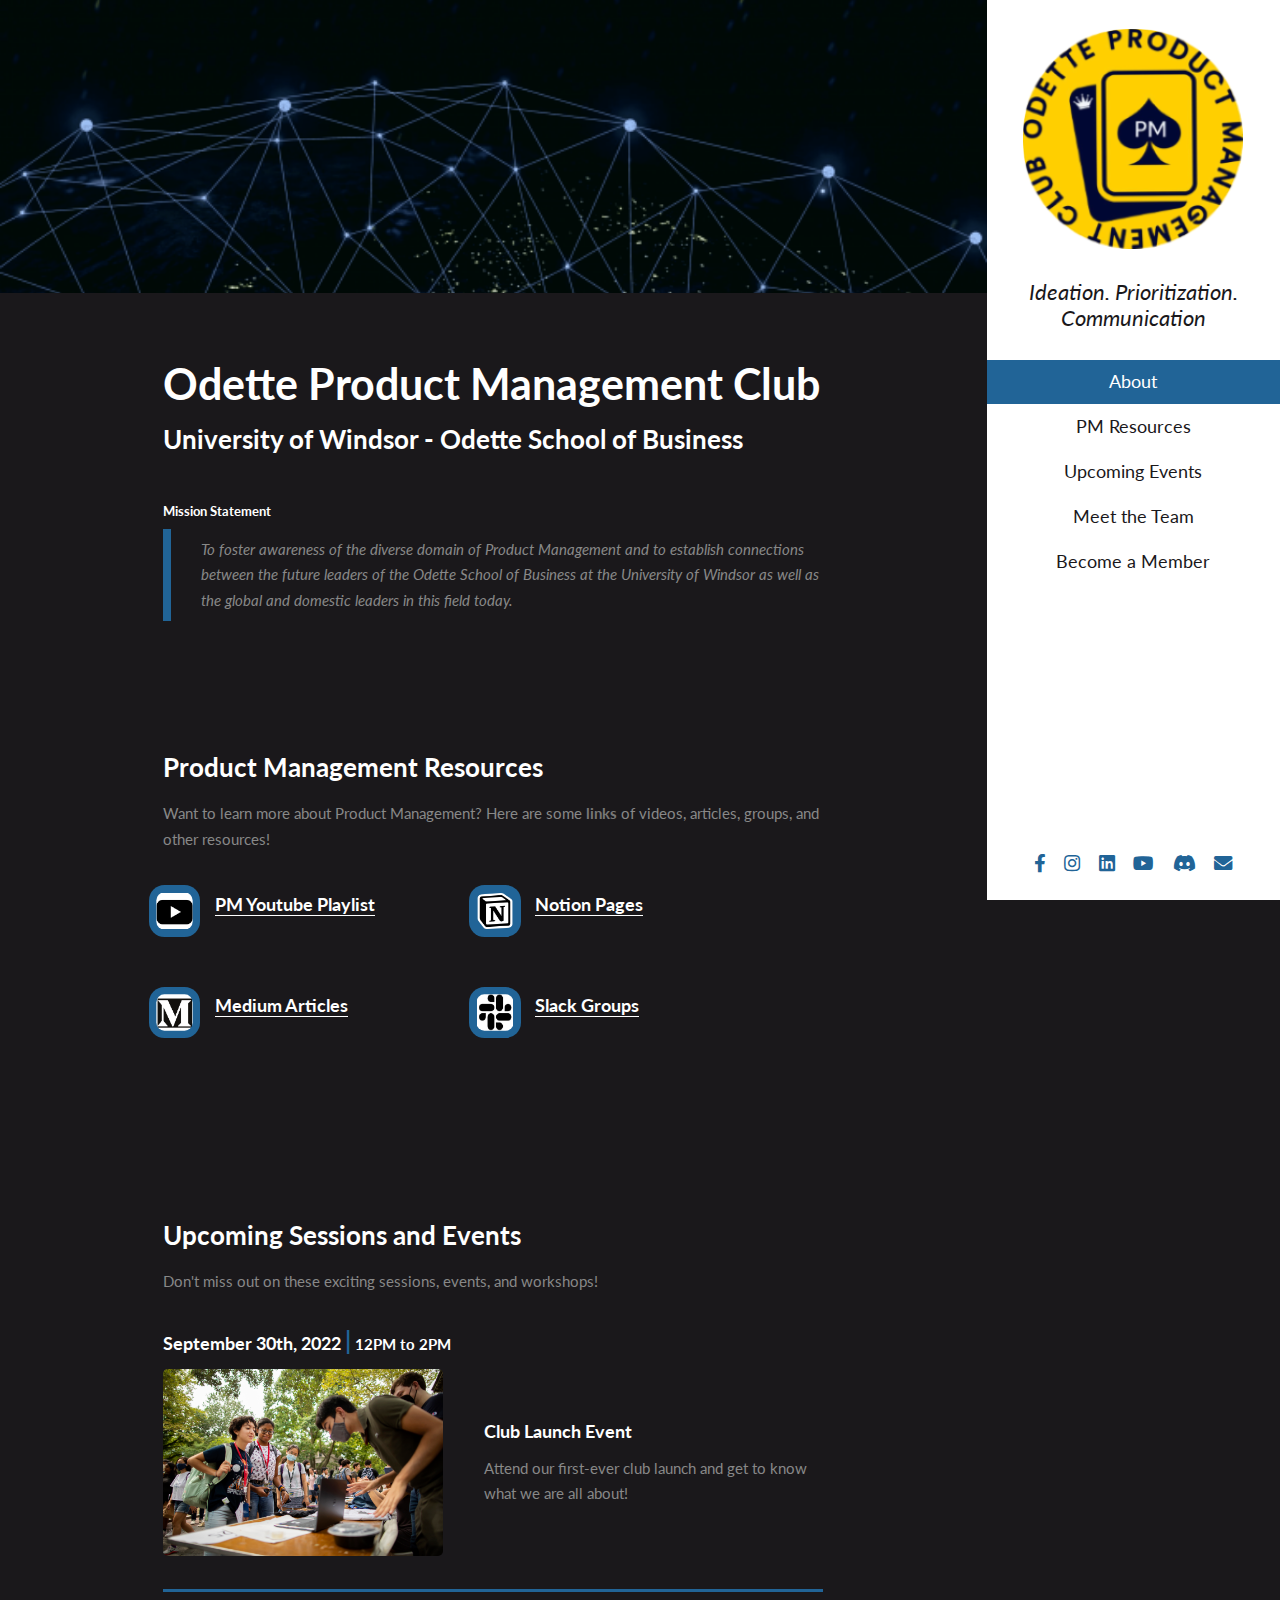
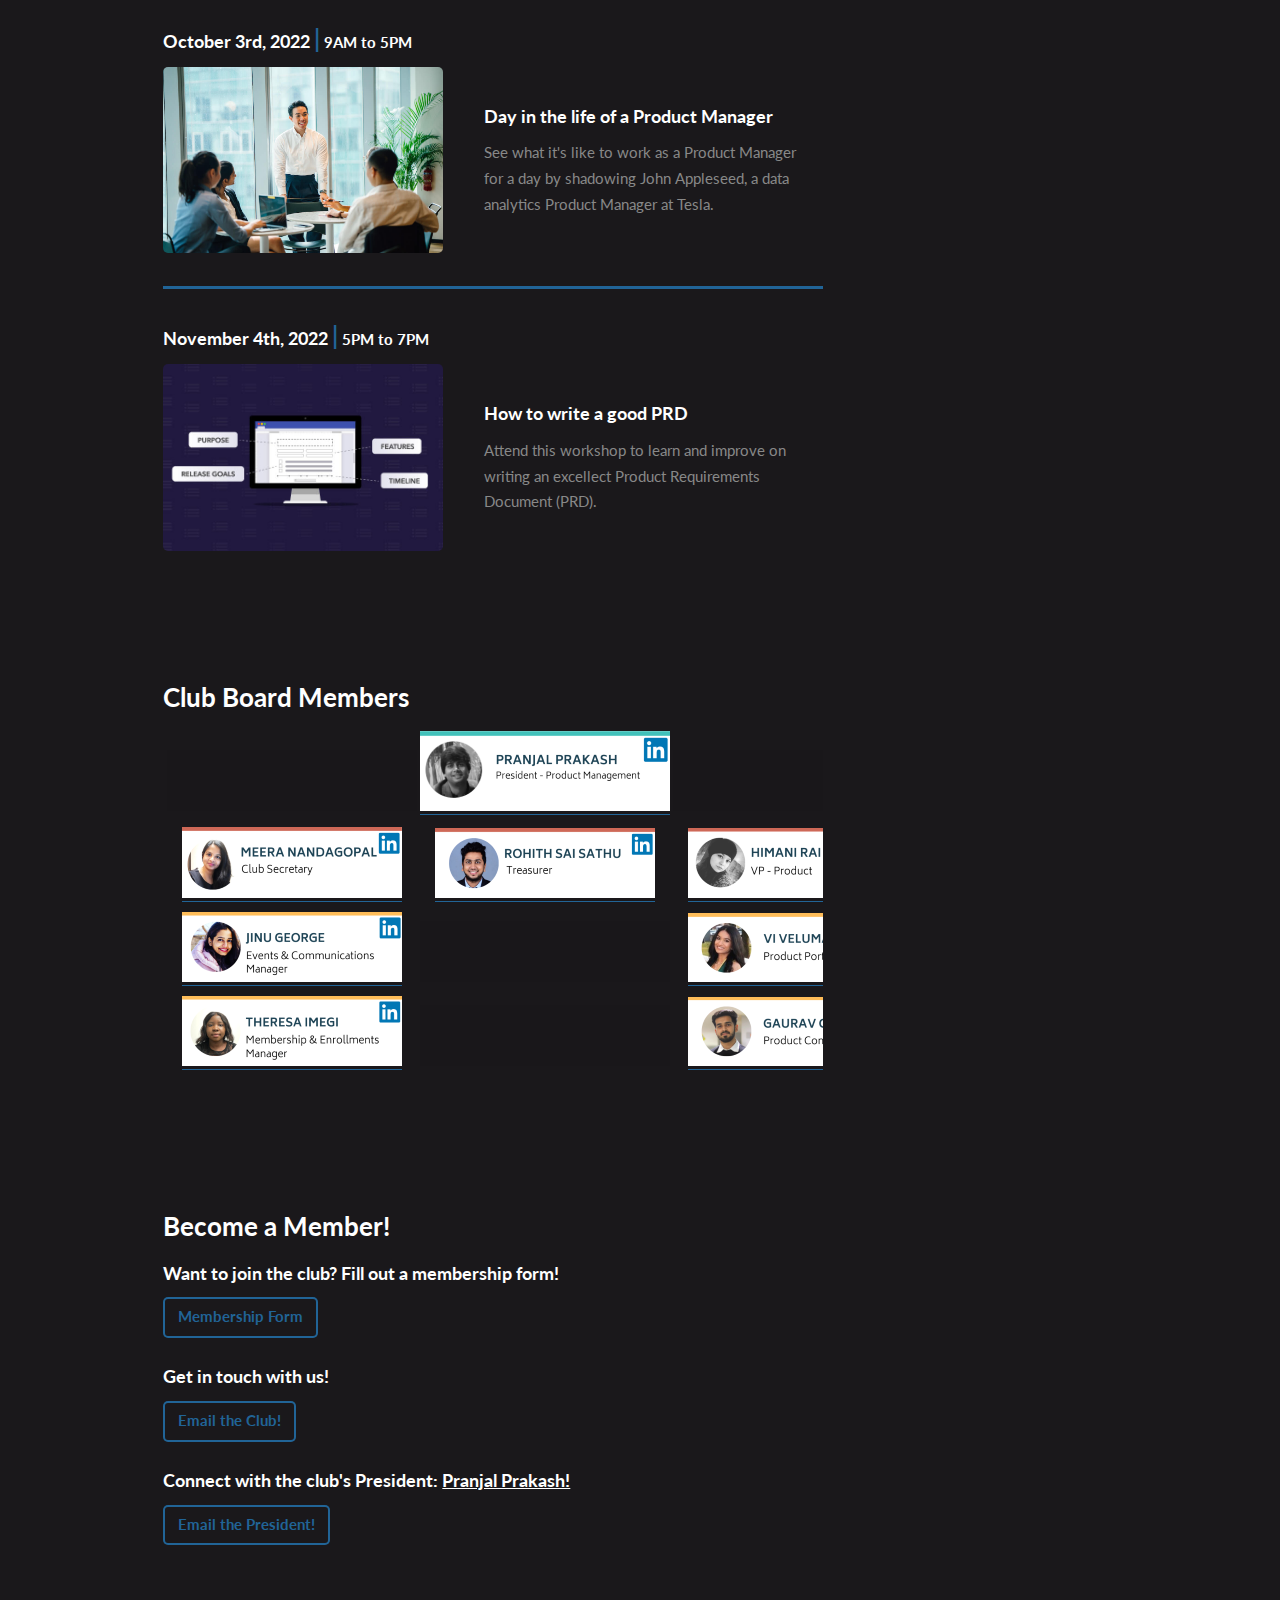
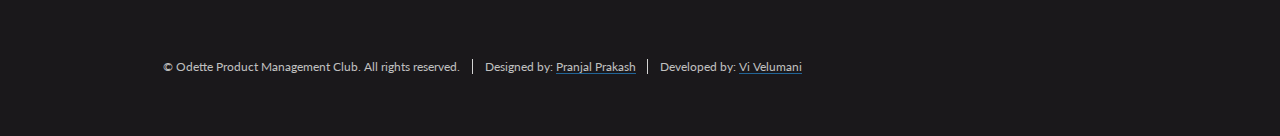
==== index.html @ 30a557cd "clickable hierarchy chart, updated events list, added catchphrase, button modification, header image" ====
﻿<!DOCTYPE HTML>
<!--
	Read Only by HTML5 UP
	html5up.net | @ajlkn
	Free for personal and commercial use under the CCA 3.0 license (html5up.net/license)
-->
<html>
	<head>
		<title>Odette Product Management Club</title>
		<meta charset="utf-8" />
		<meta name="viewport" content="width=device-width, initial-scale=1, user-scalable=no" />
		<link rel="stylesheet" href="assets/css/main.css" />
	</head>
	<body class="is-preload">

		<!-- Header -->
			<section id="header">
				<header>
					<span class="club logo"><img src="images/club_logo.png" alt="Odette PM Club logo" /></span>
						<!-- <h1 id="club name"><a href="#">Odette Product Management Club</a></h1> -->
					<p>
						Ideation. Prioritization. Communication<br />
					</p>
				</header>
				<nav id="nav">
					<ul>
						<li><a href="#one" class="active">About</a></li>
						<li><a href="#two">PM Resources</a></li>
						<li><a href="#three">Upcoming Events</a></li>
						<li><a href="#four">Meet the Team</a></li>
						<li><a href="#five">Become a Member</a></li>
					</ul>
				</nav>
				<footer>
					<ul class="icons">
						<li><a href="https://www.facebook.com/Odette-Product-Management-Club-108881581944932" target="_blank" class="icon brands fa-facebook-f"><span class="label">Facebook</span></a></li>
						<li><a href="#" target="_blank" class="icon brands fa-instagram"><span class="label">Instagram</span></a></li>
						<li><a href="https://www.linkedin.com/groups/14114620/" target="_blank" class="icon brands fa-linkedin"><span class="label">Linkedin</span></a></li>
						<li><a href="https://www.youtube.com/" target="_blank" class="icon brands fa-youtube"><span class="label">Youtube</span></a></li>
						<li><a href="https://discord.com/channels/1012045522166632590/1012045523374583852" target="_blank" class="icon brands fa-discord"><span class="label">Discord</span></a></li>
						<li><a href="mailto:pm@uwindsorgss.ca" target="_blank" class="icon solid fa-envelope"><span class="label">Email</span></a></li>
					</ul>
				</footer>
			</section>

		<!-- Wrapper -->
			<div id="wrapper">

				<!-- Main -->
				<div id="main">

					<!-- One -->
					<section id="one">
						<div class="image main" data-position="center">
							<img src="images/headerimage1.png" alt="header image of data constellation" />
						</div>
						<div class="container">
							<header class="major">
								<h2>Odette Product Management Club</h2>
								<p>
									University of Windsor - Odette School of Business <br />
								</p>
							</header>
							<p>
								<h5>Mission Statement</h5>
								<blockquote>To foster awareness of the diverse domain of Product Management and to establish connections between the future leaders of the Odette School of Business at the University of Windsor as well as the global and domestic leaders in this field today.</blockquote>
							</p>
						</div>
					</section>

					<!-- Two -->
					<section id="two">
						<div class="container">
							<h3>Product Management Resources</h3>
							<p>Want to learn more about Product Management? Here are some <b>links</b> of videos, articles, groups, and other resources!</p>
							<ul class="feature-images">
								<li><img src="images/youtube_logo.png" alt="youtube"><h4><a href="https://t.co/60WIJSJ1Ue" target="_blank">PM Youtube Playlist</a></h4></li>
								<li><img src="images/notion_logo.png" alt="notion"><h4><a href="https://www.notion.so/Club-Website-Roadmap-b89abbbefb01403a867038a9b5992f5c" target="_blank">Notion Pages</a></h4></li>
								<li><img src="images/medium_logo.png" alt="medium"><h4><a href="https://medium.com/" target="_blank">Medium Articles</a></h4></li>
								<li><img src="images/slack_logo.png" alt="slack"><h4><a href="https://slack.com/" target="_blank">Slack Groups</a></h4></li>
							</ul>

						</div>
					</section>

					<!-- Three -->
					<section id="three">
						<div class="container">
							<h3>Upcoming Sessions and Events</h3>
							<p>Don't miss out on these exciting sessions, events, and workshops!</p>
							<div class="features">
								<article>
									<h4>September 30th, 2022 <span style="font-size:1.3em;color:#216497">|</span> <span style="font-size:0.8em">12PM to 2PM</span></h4>
									<a href="#" class="image"><img src="images/involvement_fair.jpg" alt="club fair image" /></a>
									<div class="inner">
										<!-- <a href="#" class="button alt">RSVP</a>-->
										<h4>Club Launch Event</h4>
										<p>Attend our first-ever club launch and get to know what we are all about!</p>
									</div>
								</article>
								<article>
									<h4>October 3rd, 2022 <span style="font-size:1.3em;color:#216497">|</span> <span style="font-size:0.8em">9AM to 5PM</span></h4>
									<a href="#" class="image"><img src="images/day_in_the_life.jpg" alt="product manager image" /></a>
									<div class="inner">
										<!-- <a href="#" class="button alt">RSVP</a>-->
										<h4>Day in the life of a Product Manager</h4>
										<p>See what it's like to work as a Product Manager for a day by shadowing John Appleseed, a data analytics Product Manager at Tesla.</p>
									</div>
								</article>
								<article>
									<h4>November 4th, 2022 <span style="font-size:1.3em;color:#216497">|</span> <span style="font-size:0.8em">5PM to 7PM</span></h4>
									<a href="#" class="image"><img src="images/write_prd.jpg" alt="prd features image" /></a>
									<div class="inner">
										<!-- <a href="#" class="button alt">RSVP</a>-->
										<h4>How to write a good PRD</h4>
										<p>Attend this workshop to learn and improve on writing an excellect Product Requirements Document (PRD).</p>
									</div>
								</article>
							</div>
						</div>
					</section>

					<!-- Four -->
					<section id="four">
						<div class="container">
							<h3>Club Board Members</h3>

							<div class="table-wrapper">
								<table>
									<thead>
										<tr>
											<th><img src="images/blankbox.jpg" /></th>
											<th><a href="https://www.linkedin.com/in/pranjalprakash1/" target="_blank"><img src="images/pran1.png" /></a></th>
											<th><img src="images/blankbox.jpg" /></th>
										</tr>
									</thead>
									<tbody>

										<tr>
											<th><a href="https://www.linkedin.com/in/meera-nandagopal-14560a17/" target="_blank"><img src="images/meer1.png" /></th>
											<th><a href="https://www.linkedin.com/in/rohithsai-sathu/" target="_blank"><img src="images/rohi1.png" /></th>
											<th><a href="https://www.linkedin.com/in/himani-rai-a2622598/" target="_blank"><img src="images/hima1.png" /></th>


										</tr>
										<tr>
											<th><a href="https://www.linkedin.com/in/jinugeorge-/" target="_blank"><img src="images/jinu1.png" /></th>
											<th><img src="images/blankbox.jpg" /></th>
											<th><a href="https://www.linkedin.com/in/visshrutha-velumani/" target="_blank"><img src="images/vi1.png" /></th>

										</tr>
										<tr>
											<th><a href="https://www.linkedin.com/in/theresa-okeoma-imegi-ba51b5130/" target="_blank"><img src="images/theres1.png" /></th>
											<th><img src="images/blankbox.jpg" /></th>
											<th><a href="https://www.linkedin.com/in/gaurav-chawla2312/" target="_blank"><img src="images/gaur1.png" /></th>

										</tr>

									</tbody>

								</table>
							</div>
						</div>
					</section>


					<!-- Five -->
					<section id="five">
						<div class="container">
							<h3>Become a Member!</h3>

							<h4>Want to join the club? Fill out a membership form!</h4><a href="https://docs.google.com/forms/d/e/1FAIpQLSf1lT8cWo64lU-_o-sE4UMN430kkQt2uPh3c6g4zxIJ34XHuQ/viewform" target="_blank" class="button alt">Membership Form</a><br /><br />
							<h4>Get in touch with us!</h4><a href="mailto:pm@uwindsorgss.ca" target="_blank" class="button alt">Email the Club!</a><br /><br />
							<h4>Connect with the club's President: <a href="https://www.linkedin.com/in/pranjalprakash1/" target="_blank"><u>Pranjal Prakash!</u></a></h4><a href="mailto:prakash9@uwindsor.ca" target="_blank" class="button alt">Email the President!</a><br /><br />





						</div>
					</section>


					<!-- Extra 
					<section id="six">
						<div class="container">
							<h3>Elements</h3>

							<section>
								<h4>Text</h4>
								<p>
									This is <b>bold</b> and this is <strong>strong</strong>. This is <i>italic</i> and this is <em>emphasized</em>.
									This is <sup>superscript</sup> text and this is <sub>subscript</sub> text.
									This is <u>underlined</u> and this is code: <code>for (;;) { ... }</code>. Finally, <a href="#">this is a link</a>.
								</p>
								<hr />
								<header>
									<h4>Heading with a Subtitle</h4>
									<p>Lorem ipsum dolor sit amet nullam id egestas urna aliquam</p>
								</header>
								<p>Nunc lacinia ante nunc ac lobortis. Interdum adipiscing gravida odio porttitor sem non mi integer non faucibus ornare mi ut ante amet placerat aliquet. Volutpat eu sed ante lacinia sapien lorem accumsan varius montes viverra nibh in adipiscing blandit tempus accumsan.</p>
								<header>
									<h5>Heading with a Subtitle</h5>
									<p>Lorem ipsum dolor sit amet nullam id egestas urna aliquam</p>
								</header>
								<p>Nunc lacinia ante nunc ac lobortis. Interdum adipiscing gravida odio porttitor sem non mi integer non faucibus ornare mi ut ante amet placerat aliquet. Volutpat eu sed ante lacinia sapien lorem accumsan varius montes viverra nibh in adipiscing blandit tempus accumsan.</p>
								<hr />
								<h2>Heading Level 2</h2>
								<h3>Heading Level 3</h3>
								<h4>Heading Level 4</h4>
								<h5>Heading Level 5</h5>
								<h6>Heading Level 6</h6>
								<hr />
								<h5>Blockquote</h5>
								<blockquote>Fringilla nisl. Donec accumsan interdum nisi, quis tincidunt felis sagittis eget tempus euismod. Vestibulum ante ipsum primis in faucibus vestibulum. Blandit adipiscing eu felis iaculis volutpat ac adipiscing accumsan faucibus. Vestibulum ante ipsum primis in faucibus lorem ipsum dolor sit amet nullam adipiscing eu felis.</blockquote>
								<h5>Preformatted</h5>
								<pre><code>i = 0;

while (!deck.isInOrder()) {
    print 'Iteration ' + i;
    deck.shuffle();
    i++;
}

print 'It took ' + i + ' iterations to sort the deck.';</code></pre>
							</section>

							<section>
								<h4>Lists</h4>
								<div class="row">
									<div class="col-6 col-12-xsmall">
										<h5>Unordered</h5>
										<ul>
											<li>Dolor pulvinar etiam magna etiam.</li>
											<li>Sagittis adipiscing lorem eleifend.</li>
											<li>Felis enim feugiat dolore viverra.</li>
										</ul>
										<h5>Alternate</h5>
										<ul class="alt">
											<li>Dolor pulvinar etiam magna etiam.</li>
											<li>Sagittis adipiscing lorem eleifend.</li>
											<li>Felis enim feugiat dolore viverra.</li>
										</ul>
									</div>
									<div class="col-6 col-12-xsmall">
										<h5>Ordered</h5>
										<ol>
											<li>Dolor pulvinar etiam magna etiam.</li>
											<li>Etiam vel felis at lorem sed viverra.</li>
											<li>Felis enim feugiat dolore viverra.</li>
											<li>Dolor pulvinar etiam magna etiam.</li>
											<li>Etiam vel felis at lorem sed viverra.</li>
											<li>Felis enim feugiat dolore viverra.</li>
										</ol>
										<h5>Icons</h5>
										<ul class="icons">
											<li><a href="#" class="icon brands fa-twitter"><span class="label">Twitter</span></a></li>
											<li><a href="#" class="icon brands fa-facebook-f"><span class="label">Facebook</span></a></li>
											<li><a href="#" class="icon brands fa-instagram"><span class="label">Instagram</span></a></li>
											<li><a href="#" class="icon brands fa-github"><span class="label">Github</span></a></li>
											<li><a href="#" class="icon brands fa-dribbble"><span class="label">Dribbble</span></a></li>
											<li><a href="#" class="icon brands fa-tumblr"><span class="label">Tumblr</span></a></li>
										</ul>
									</div>
								</div>
								<h5>Actions</h5>
								<ul class="actions">
									<li><a href="#" class="button primary">Default</a></li>
									<li><a href="#" class="button">Default</a></li>
									<li><a href="#" class="button alt">Default</a></li>
								</ul>
								<ul class="actions small">
									<li><a href="#" class="button primary small">Small</a></li>
									<li><a href="#" class="button small">Small</a></li>
									<li><a href="#" class="button alt small">Small</a></li>
								</ul>
								<div class="row">
									<div class="col-3 col-6-medium col-12-xsmall">
										<ul class="actions stacked">
											<li><a href="#" class="button primary">Default</a></li>
											<li><a href="#" class="button">Default</a></li>
											<li><a href="#" class="button alt">Default</a></li>
										</ul>
									</div>
									<div class="col-3 col-6 col-12-xsmall">
										<ul class="actions stacked">
											<li><a href="#" class="button primary small">Small</a></li>
											<li><a href="#" class="button small">Small</a></li>
											<li><a href="#" class="button alt small">Small</a></li>
										</ul>
									</div>
									<div class="col-3 col-6-medium col-12-xsmall">
										<ul class="actions stacked">
											<li><a href="#" class="button primary fit">Default</a></li>
											<li><a href="#" class="button fit">Default</a></li>
											<li><a href="#" class="button alt fit">Default</a></li>
										</ul>
									</div>
									<div class="col-3 col-6-medium col-12-xsmall">
										<ul class="actions stacked">
											<li><a href="#" class="button primary small fit">Small</a></li>
											<li><a href="#" class="button small fit">Small</a></li>
											<li><a href="#" class="button alt small fit">Small</a></li>
										</ul>
									</div>
								</div>
							</section>

							<section>
								<h4>Table</h4>
								<h5>Default</h5>
								<div class="table-wrapper">
									<table>
										<thead>
											<tr>
												<th>Name</th>
												<th>Description</th>
												<th>Price</th>
											</tr>
										</thead>
										<tbody>
											<tr>
												<td>Item One</td>
												<td>Ante turpis integer aliquet porttitor.</td>
												<td>29.99</td>
											</tr>
											<tr>
												<td>Item Two</td>
												<td>Vis ac commodo adipiscing arcu aliquet.</td>
												<td>19.99</td>
											</tr>
											<tr>
												<td>Item Three</td>
												<td> Morbi faucibus arcu accumsan lorem.</td>
												<td>29.99</td>
											</tr>
											<tr>
												<td>Item Four</td>
												<td>Vitae integer tempus condimentum.</td>
												<td>19.99</td>
											</tr>
											<tr>
												<td>Item Five</td>
												<td>Ante turpis integer aliquet porttitor.</td>
												<td>29.99</td>
											</tr>
										</tbody>
										<tfoot>
											<tr>
												<td colspan="2"></td>
												<td>100.00</td>
											</tr>
										</tfoot>
									</table>
								</div>

								<h5>Alternate</h5>
								<div class="table-wrapper">
									<table class="alt">
										<thead>
											<tr>
												<th>Name</th>
												<th>Description</th>
												<th>Price</th>
											</tr>
										</thead>
										<tbody>
											<tr>
												<td>Item One</td>
												<td>Ante turpis integer aliquet porttitor.</td>
												<td>29.99</td>
											</tr>
											<tr>
												<td>Item Two</td>
												<td>Vis ac commodo adipiscing arcu aliquet.</td>
												<td>19.99</td>
											</tr>
											<tr>
												<td>Item Three</td>
												<td> Morbi faucibus arcu accumsan lorem.</td>
												<td>29.99</td>
											</tr>
											<tr>
												<td>Item Four</td>
												<td>Vitae integer tempus condimentum.</td>
												<td>19.99</td>
											</tr>
											<tr>
												<td>Item Five</td>
												<td>Ante turpis integer aliquet porttitor.</td>
												<td>29.99</td>
											</tr>
										</tbody>
										<tfoot>
											<tr>
												<td colspan="2"></td>
												<td>100.00</td>
											</tr>
										</tfoot>
									</table>
								</div>
							</section>

							<section>
								<h4>Buttons</h4>
								<ul class="actions">
									<li><a href="#" class="button primary">Primary</a></li>
									<li><a href="#" class="button">Default</a></li>
									<li><a href="#" class="button alt">Alternate</a></li>
								</ul>
								<ul class="actions">
									<li><a href="#" class="button primary large">Large</a></li>
									<li><a href="#" class="button">Default</a></li>
									<li><a href="#" class="button alt small">Small</a></li>
								</ul>
								<ul class="actions fit">
									<li><a href="#" class="button primary fit">Fit</a></li>
									<li><a href="#" class="button fit">Fit</a></li>
									<li><a href="#" class="button alt fit">Fit</a></li>
								</ul>
								<ul class="actions fit small">
									<li><a href="#" class="button primary fit small">Fit + Small</a></li>
									<li><a href="#" class="button fit small">Fit + Small</a></li>
									<li><a href="#" class="button alt fit small">Fit + Small</a></li>
								</ul>
								<ul class="actions">
									<li><a href="#" class="button primary icon solid fa-download">Icon</a></li>
									<li><a href="#" class="button icon solid fa-download">Icon</a></li>
									<li><a href="#" class="button alt icon solid fa-check">Icon</a></li>
								</ul>
								<ul class="actions">
									<li><span class="button primary disabled">Primary</span></li>
									<li><span class="button disabled">Default</span></li>
									<li><span class="button alt disabled">Alternate</span></li>
								</ul>
							</section>

							<section>
								<h4>Form</h4>
								<form method="post" action="#">
									<div class="row gtr-uniform">
										<div class="col-6 col-12-xsmall">
											<input type="text" name="demo-name" id="demo-name" value="" placeholder="Name" />
										</div>
										<div class="col-6 col-12-xsmall">
											<input type="email" name="demo-email" id="demo-email" value="" placeholder="Email" />
										</div>
										<div class="col-12">
											<select name="demo-category" id="demo-category">
												<option value="">- Category -</option>
												<option value="1">Manufacturing</option>
												<option value="1">Shipping</option>
												<option value="1">Administration</option>
												<option value="1">Human Resources</option>
											</select>
										</div>
										<div class="col-4 col-12-medium">
											<input type="radio" id="demo-priority-low" name="demo-priority" checked>
											<label for="demo-priority-low">Low Priority</label>
										</div>
										<div class="col-4 col-12-medium">
											<input type="radio" id="demo-priority-normal" name="demo-priority">
											<label for="demo-priority-normal">Normal Priority</label>
										</div>
										<div class="col-4 col-12-medium">
											<input type="radio" id="demo-priority-high" name="demo-priority">
											<label for="demo-priority-high">High Priority</label>
										</div>
										<div class="col-6 col-12-medium">
											<input type="checkbox" id="demo-copy" name="demo-copy">
											<label for="demo-copy">Email me a copy of this message</label>
										</div>
										<div class="col-6 col-12-medium">
											<input type="checkbox" id="demo-human" name="demo-human" checked>
											<label for="demo-human">I am a human and not a robot</label>
										</div>
										<div class="col-12">
											<textarea name="demo-message" id="demo-message" placeholder="Enter your message" rows="6"></textarea>
										</div>
										<div class="col-12">
											<ul class="actions">
												<li><input type="submit" value="Send Message" /></li>
												<li><input type="reset" value="Reset" class="alt" /></li>
											</ul>
										</div>
									</div>
								</form>
							</section>

							<section>
								<h4>Image</h4>
								<h5>Fit</h5>
								<span class="image fit"><img src="images/banner.jpg" alt="" /></span>
								<div class="box alt">
									<div class="row gtr-50 gtr-uniform">
										<div class="col-4"><span class="image fit"><img src="images/pic01.jpg" alt="" /></span></div>
										<div class="col-4"><span class="image fit"><img src="images/pic02.jpg" alt="" /></span></div>
										<div class="col-4"><span class="image fit"><img src="images/pic03.jpg" alt="" /></span></div>
										<div class="col-4"><span class="image fit"><img src="images/pic02.jpg" alt="" /></span></div>
										<div class="col-4"><span class="image fit"><img src="images/pic03.jpg" alt="" /></span></div>
										<div class="col-4"><span class="image fit"><img src="images/pic01.jpg" alt="" /></span></div>
										<div class="col-4"><span class="image fit"><img src="images/pic03.jpg" alt="" /></span></div>
										<div class="col-4"><span class="image fit"><img src="images/pic01.jpg" alt="" /></span></div>
										<div class="col-4"><span class="image fit"><img src="images/pic02.jpg" alt="" /></span></div>
									</div>
								</div>
								<h5>Left &amp; Right</h5>
								<p><span class="image left"><img src="images/avatar.jpg" alt="" /></span>Fringilla nisl. Donec accumsan interdum nisi, quis tincidunt felis sagittis eget. tempus euismod. Vestibulum ante ipsum primis in faucibus vestibulum. Blandit adipiscing eu felis iaculis volutpat ac adipiscing accumsan eu faucibus. Integer ac pellentesque praesent tincidunt felis sagittis eget. tempus euismod. Vestibulum ante ipsum primis in faucibus vestibulum. Blandit adipiscing eu felis iaculis volutpat ac adipiscing accumsan eu faucibus. Integer ac pellentesque praesent. Donec accumsan interdum nisi, quis tincidunt felis sagittis eget. tempus euismod. Vestibulum ante ipsum primis in faucibus vestibulum. Blandit adipiscing eu felis iaculis volutpat ac adipiscing accumsan eu faucibus. Integer ac pellentesque praesent tincidunt felis sagittis eget. tempus euismod. Vestibulum ante ipsum primis in faucibus vestibulum. Blandit adipiscing eu felis iaculis volutpat ac adipiscing accumsan eu faucibus. Integer ac pellentesque praesent.</p>
								<p><span class="image right"><img src="images/avatar.jpg" alt="" /></span>Fringilla nisl. Donec accumsan interdum nisi, quis tincidunt felis sagittis eget. tempus euismod. Vestibulum ante ipsum primis in faucibus vestibulum. Blandit adipiscing eu felis iaculis volutpat ac adipiscing accumsan eu faucibus. Integer ac pellentesque praesent tincidunt felis sagittis eget. tempus euismod. Vestibulum ante ipsum primis in faucibus vestibulum. Blandit adipiscing eu felis iaculis volutpat ac adipiscing accumsan eu faucibus. Integer ac pellentesque praesent. Donec accumsan interdum nisi, quis tincidunt felis sagittis eget. tempus euismod. Vestibulum ante ipsum primis in faucibus vestibulum. Blandit adipiscing eu felis iaculis volutpat ac adipiscing accumsan eu faucibus. Integer ac pellentesque praesent tincidunt felis sagittis eget. tempus euismod. Vestibulum ante ipsum primis in faucibus vestibulum. Blandit adipiscing eu felis iaculis volutpat ac adipiscing accumsan eu faucibus. Integer ac pellentesque praesent.</p>
							</section>

						</div>

						-->

</div>

				<!-- Footer -->
					<section id="footer">
						<div class="container">
							<ul class="copyright">
								<li>&copy; Odette Product Management Club. All rights reserved.</li><li>Designed by: <a href="https://www.linkedin.com/in/pranjalprakash1/" target="_blank">Pranjal Prakash</a></li><li>Developed by: <a href="https://www.linkedin.com/in/visshrutha-velumani/" target="_blank">Vi Velumani</a></li>
							</ul>
						</div>
					</section>

			</div>

		<!-- Scripts -->
			<script src="assets/js/jquery.min.js"></script>
			<script src="assets/js/jquery.scrollex.min.js"></script>
			<script src="assets/js/jquery.scrolly.min.js"></script>
			<script src="assets/js/browser.min.js"></script>
			<script src="assets/js/breakpoints.min.js"></script>
			<script src="assets/js/util.js"></script>
			<script src="assets/js/main.js"></script>

	</body>
</html>
---- assets/css/main.css ----
@import url("fontawesome-all.min.css");
@import url("https://fonts.googleapis.com/css?family=Lato:400,400italic,700,700italic|Source+Code+Pro:400");

/*
	Read Only by HTML5 UP
	html5up.net | @ajlkn
	Free for personal and commercial use under the CCA 3.0 license (html5up.net/license)
*/

html, body, div, span, applet, object,
iframe, h1, h2, h3, h4, h5, h6, p, blockquote,
pre, a, abbr, acronym, address, big, cite,
code, del, dfn, em, img, ins, kbd, q, s, samp,
small, strike, strong, sub, sup, tt, var, b,
u, i, center, dl, dt, dd, ol, ul, li, fieldset,
form, label, legend, table, caption, tbody,
tfoot, thead, tr, th, td, article, aside,
canvas, details, embed, figure, figcaption,
footer, header, hgroup, menu, nav, output, ruby,
section, summary, time, mark, audio, video {
	margin: 0;
	padding: 0;
	border: 0;
	font-size: 100%;
	font: inherit;
	vertical-align: baseline;}

article, aside, details, figcaption, figure,
footer, header, hgroup, menu, nav, section {
	display: block;}

body {
	line-height: 1;
}

ol, ul {
	list-style: none;
}

blockquote, q {
	quotes: none;
}

	blockquote:before, blockquote:after, q:before, q:after {
		content: '';
		content: none;
	}

table {
	border-collapse: collapse;
	border-spacing: 0;
}

body {
	-webkit-text-size-adjust: none;
}

mark {
	background-color: transparent;
	color: inherit;
}

input::-moz-focus-inner {
	border: 0;
	padding: 0;
}

input, select, textarea {
	-moz-appearance: none;
	-webkit-appearance: none;
	-ms-appearance: none;
	appearance: none;
}

/* Basic */

	html {
		box-sizing: border-box;
	}

	*, *:before, *:after {
		box-sizing: inherit;
	}

	body {
		background: #fff;
	}

		body.is-preload *, body.is-preload *:before, body.is-preload *:after {
			-moz-animation: none !important;
			-webkit-animation: none !important;
			-ms-animation: none !important;
			animation: none !important;
			-moz-transition: none !important;
			-webkit-transition: none !important;
			-ms-transition: none !important;
			transition: none !important;
		}

	body, input, select, textarea {
		color: #888;
		font-family: "Lato", sans-serif;
		font-size: 16pt;
		font-weight: 400;
		line-height: 1.75em;
	}

	a {
		-moz-transition: color 0.2s ease-in-out, border-color 0.2s ease-in-out;
		-webkit-transition: color 0.2s ease-in-out, border-color 0.2s ease-in-out;
		-ms-transition: color 0.2s ease-in-out, border-color 0.2s ease-in-out;
		transition: color 0.2s ease-in-out, border-color 0.2s ease-in-out;
		border-bottom: solid 1px #216497;
		color: inherit;
		text-decoration: none;
	}

		a:hover {
			border-bottom-color: transparent;
			color: #34BAD5 !important;
		}

	strong, b {
		color: #777;
		font-weight: 700;
	}

	em, i {
		font-style: italic;
	}

	p {
		margin: 0 0 2.25em 0;
	}

	h1, h2, h3, h4, h5, h6 {
		color: #fff;
		font-weight: 700;
		line-height: 1em;
		margin: 0 0 0.5625em 0;
	}

		h1 a, h2 a, h3 a, h4 a, h5 a, h6 a {
			border: 0;
			color: inherit;
			text-decoration: none;
		}

	h2 {
		font-size: 2em;
		line-height: 1.5em;
	}

	h3 {
		font-size: 1.75em;
		line-height: 1.5em;
		color: #fff;
	}

	h4 {
		font-size: 1.25em;
		line-height: 1.5em;
	}

	h5 {
		font-size: 0.9em;
		line-height: 1.5em;
	}

	h6 {
		font-size: 0.7em;
		line-height: 1.5em;
	}

	sub {
		font-size: 0.8em;
		position: relative;
		top: 0.5em;
	}

	sup {
		font-size: 0.8em;
		position: relative;
		top: -0.5em;
	}

	hr {
		border: 0;
		border-bottom: solid 2px #f4f4f4;
		margin: 2.25em 0;
	}

		hr.major {
			margin: 3.375em 0;
		}

	blockquote {
		border-left: solid 8px #216497;
		font-style: italic;
		margin: 0 0 2.25em 0;
		padding: 0.5em 0 0.5em 2em;
	}

	code {
		background: #555;
		border-radius: 5px;
		color: #fff;
		font-family: "Source Code Pro", monospace;
		font-size: 0.9em;
		margin: 0 0.25em;
		padding: 0.25em 0.65em;
	}

	pre {
		font-family: "Source Code Pro", monospace;
		font-size: 0.9em;
		margin: 0 0 2.25em 0;
	}

		pre code {
			-webkit-overflow-scrolling: touch;
			display: block;
			line-height: 1.5em;
			overflow-x: auto;
			padding: 1em 1.5em;
		}

	.align-left {
		text-align: left;
	}

	.align-center {
		text-align: center;
	}

	.align-right {
		text-align: right;
	}

/* Row */

	.row {
		display: flex;
		flex-wrap: wrap;
		box-sizing: border-box;
		align-items: stretch;
	}

		.row > * {
			box-sizing: border-box;
		}

		.row.gtr-uniform > * > :last-child {
			margin-bottom: 0;
		}

		.row.aln-left {
			justify-content: flex-start;
		}

		.row.aln-center {
			justify-content: center;
		}

		.row.aln-right {
			justify-content: flex-end;
		}

		.row.aln-top {
			align-items: flex-start;
		}

		.row.aln-middle {
			align-items: center;
		}

		.row.aln-bottom {
			align-items: flex-end;
		}

		.row > .imp {
			order: -1;
		}

		.row > .col-1 {
			width: 8.33333%;
		}

		.row > .off-1 {
			margin-left: 8.33333%;
		}

		.row > .col-2 {
			width: 16.66667%;
		}

		.row > .off-2 {
			margin-left: 16.66667%;
		}

		.row > .col-3 {
			width: 25%;
		}

		.row > .off-3 {
			margin-left: 25%;
		}

		.row > .col-4 {
			width: 33.33333%;
		}

		.row > .off-4 {
			margin-left: 33.33333%;
		}

		.row > .col-5 {
			width: 41.66667%;
		}

		.row > .off-5 {
			margin-left: 41.66667%;
		}

		.row > .col-6 {
			width: 50%;
		}

		.row > .off-6 {
			margin-left: 50%;
		}

		.row > .col-7 {
			width: 58.33333%;
		}

		.row > .off-7 {
			margin-left: 58.33333%;
		}

		.row > .col-8 {
			width: 66.66667%;
		}

		.row > .off-8 {
			margin-left: 66.66667%;
		}

		.row > .col-9 {
			width: 75%;
		}

		.row > .off-9 {
			margin-left: 75%;
		}

		.row > .col-10 {
			width: 83.33333%;
		}

		.row > .off-10 {
			margin-left: 83.33333%;
		}

		.row > .col-11 {
			width: 91.66667%;
		}

		.row > .off-11 {
			margin-left: 91.66667%;
		}

		.row > .col-12 {
			width: 100%;
		}

		.row > .off-12 {
			margin-left: 100%;
		}

		.row.gtr-0 {
			margin-top: 0;
			margin-left: 0em;
		}

			.row.gtr-0 > * {
				padding: 0 0 0 0em;
			}

			.row.gtr-0.gtr-uniform {
				margin-top: 0em;
			}

				.row.gtr-0.gtr-uniform > * {
					padding-top: 0em;
				}

		.row.gtr-25 {
			margin-top: 0;
			margin-left: -0.5em;
		}

			.row.gtr-25 > * {
				padding: 0 0 0 0.5em;
			}

			.row.gtr-25.gtr-uniform {
				margin-top: -0.5em;
			}

				.row.gtr-25.gtr-uniform > * {
					padding-top: 0.5em;
				}

		.row.gtr-50 {
			margin-top: 0;
			margin-left: -1em;
		}

			.row.gtr-50 > * {
				padding: 0 0 0 1em;
			}

			.row.gtr-50.gtr-uniform {
				margin-top: -1em;
			}

				.row.gtr-50.gtr-uniform > * {
					padding-top: 1em;
				}

		.row {
			margin-top: 0;
			margin-left: -2em;
		}

			.row > * {
				padding: 0 0 0 2em;
			}

			.row.gtr-uniform {
				margin-top: -2em;
			}

				.row.gtr-uniform > * {
					padding-top: 2em;
				}

		.row.gtr-150 {
			margin-top: 0;
			margin-left: -3em;
		}

			.row.gtr-150 > * {
				padding: 0 0 0 3em;
			}

			.row.gtr-150.gtr-uniform {
				margin-top: -3em;
			}

				.row.gtr-150.gtr-uniform > * {
					padding-top: 3em;
				}

		.row.gtr-200 {
			margin-top: 0;
			margin-left: -4em;
		}

			.row.gtr-200 > * {
				padding: 0 0 0 4em;
			}

			.row.gtr-200.gtr-uniform {
				margin-top: -4em;
			}

				.row.gtr-200.gtr-uniform > * {
					padding-top: 4em;
				}

		@media screen and (max-width: 1680px) {

			.row {
				display: flex;
				flex-wrap: wrap;
				box-sizing: border-box;
				align-items: stretch;
			}

				.row > * {
					box-sizing: border-box;
				}

				.row.gtr-uniform > * > :last-child {
					margin-bottom: 0;
				}

				.row.aln-left {
					justify-content: flex-start;
				}

				.row.aln-center {
					justify-content: center;
				}

				.row.aln-right {
					justify-content: flex-end;
				}

				.row.aln-top {
					align-items: flex-start;
				}

				.row.aln-middle {
					align-items: center;
				}

				.row.aln-bottom {
					align-items: flex-end;
				}

				.row > .imp-xlarge {
					order: -1;
				}

				.row > .col-1-xlarge {
					width: 8.33333%;
				}

				.row > .off-1-xlarge {
					margin-left: 8.33333%;
				}

				.row > .col-2-xlarge {
					width: 16.66667%;
				}

				.row > .off-2-xlarge {
					margin-left: 16.66667%;
				}

				.row > .col-3-xlarge {
					width: 25%;
				}

				.row > .off-3-xlarge {
					margin-left: 25%;
				}

				.row > .col-4-xlarge {
					width: 33.33333%;
				}

				.row > .off-4-xlarge {
					margin-left: 33.33333%;
				}

				.row > .col-5-xlarge {
					width: 41.66667%;
				}

				.row > .off-5-xlarge {
					margin-left: 41.66667%;
				}

				.row > .col-6-xlarge {
					width: 50%;
				}

				.row > .off-6-xlarge {
					margin-left: 50%;
				}

				.row > .col-7-xlarge {
					width: 58.33333%;
				}

				.row > .off-7-xlarge {
					margin-left: 58.33333%;
				}

				.row > .col-8-xlarge {
					width: 66.66667%;
				}

				.row > .off-8-xlarge {
					margin-left: 66.66667%;
				}

				.row > .col-9-xlarge {
					width: 75%;
				}

				.row > .off-9-xlarge {
					margin-left: 75%;
				}

				.row > .col-10-xlarge {
					width: 83.33333%;
				}

				.row > .off-10-xlarge {
					margin-left: 83.33333%;
				}

				.row > .col-11-xlarge {
					width: 91.66667%;
				}

				.row > .off-11-xlarge {
					margin-left: 91.66667%;
				}

				.row > .col-12-xlarge {
					width: 100%;
				}

				.row > .off-12-xlarge {
					margin-left: 100%;
				}

				.row.gtr-0 {
					margin-top: 0;
					margin-left: 0em;
				}

					.row.gtr-0 > * {
						padding: 0 0 0 0em;
					}

					.row.gtr-0.gtr-uniform {
						margin-top: 0em;
					}

						.row.gtr-0.gtr-uniform > * {
							padding-top: 0em;
						}

				.row.gtr-25 {
					margin-top: 0;
					margin-left: -0.5em;
				}

					.row.gtr-25 > * {
						padding: 0 0 0 0.5em;
					}

					.row.gtr-25.gtr-uniform {
						margin-top: -0.5em;
					}

						.row.gtr-25.gtr-uniform > * {
							padding-top: 0.5em;
						}

				.row.gtr-50 {
					margin-top: 0;
					margin-left: -1em;
				}

					.row.gtr-50 > * {
						padding: 0 0 0 1em;
					}

					.row.gtr-50.gtr-uniform {
						margin-top: -1em;
					}

						.row.gtr-50.gtr-uniform > * {
							padding-top: 1em;
						}

				.row {
					margin-top: 0;
					margin-left: -2em;
				}

					.row > * {
						padding: 0 0 0 2em;
					}

					.row.gtr-uniform {
						margin-top: -2em;
					}

						.row.gtr-uniform > * {
							padding-top: 2em;
						}

				.row.gtr-150 {
					margin-top: 0;
					margin-left: -3em;
				}

					.row.gtr-150 > * {
						padding: 0 0 0 3em;
					}

					.row.gtr-150.gtr-uniform {
						margin-top: -3em;
					}

						.row.gtr-150.gtr-uniform > * {
							padding-top: 3em;
						}

				.row.gtr-200 {
					margin-top: 0;
					margin-left: -4em;
				}

					.row.gtr-200 > * {
						padding: 0 0 0 4em;
					}

					.row.gtr-200.gtr-uniform {
						margin-top: -4em;
					}

						.row.gtr-200.gtr-uniform > * {
							padding-top: 4em;
						}

		}

		@media screen and (max-width: 1280px) {

			.row {
				display: flex;
				flex-wrap: wrap;
				box-sizing: border-box;
				align-items: stretch;
			}

				.row > * {
					box-sizing: border-box;
				}

				.row.gtr-uniform > * > :last-child {
					margin-bottom: 0;
				}

				.row.aln-left {
					justify-content: flex-start;
				}

				.row.aln-center {
					justify-content: center;
				}

				.row.aln-right {
					justify-content: flex-end;
				}

				.row.aln-top {
					align-items: flex-start;
				}

				.row.aln-middle {
					align-items: center;
				}

				.row.aln-bottom {
					align-items: flex-end;
				}

				.row > .imp-large {
					order: -1;
				}

				.row > .col-1-large {
					width: 8.33333%;
				}

				.row > .off-1-large {
					margin-left: 8.33333%;
				}

				.row > .col-2-large {
					width: 16.66667%;
				}

				.row > .off-2-large {
					margin-left: 16.66667%;
				}

				.row > .col-3-large {
					width: 25%;
				}

				.row > .off-3-large {
					margin-left: 25%;
				}

				.row > .col-4-large {
					width: 33.33333%;
				}

				.row > .off-4-large {
					margin-left: 33.33333%;
				}

				.row > .col-5-large {
					width: 41.66667%;
				}

				.row > .off-5-large {
					margin-left: 41.66667%;
				}

				.row > .col-6-large {
					width: 50%;
				}

				.row > .off-6-large {
					margin-left: 50%;
				}

				.row > .col-7-large {
					width: 58.33333%;
				}

				.row > .off-7-large {
					margin-left: 58.33333%;
				}

				.row > .col-8-large {
					width: 66.66667%;
				}

				.row > .off-8-large {
					margin-left: 66.66667%;
				}

				.row > .col-9-large {
					width: 75%;
				}

				.row > .off-9-large {
					margin-left: 75%;
				}

				.row > .col-10-large {
					width: 83.33333%;
				}

				.row > .off-10-large {
					margin-left: 83.33333%;
				}

				.row > .col-11-large {
					width: 91.66667%;
				}

				.row > .off-11-large {
					margin-left: 91.66667%;
				}

				.row > .col-12-large {
					width: 100%;
				}

				.row > .off-12-large {
					margin-left: 100%;
				}

				.row.gtr-0 {
					margin-top: 0;
					margin-left: 0em;
				}

					.row.gtr-0 > * {
						padding: 0 0 0 0em;
					}

					.row.gtr-0.gtr-uniform {
						margin-top: 0em;
					}

						.row.gtr-0.gtr-uniform > * {
							padding-top: 0em;
						}

				.row.gtr-25 {
					margin-top: 0;
					margin-left: -0.375em;
				}

					.row.gtr-25 > * {
						padding: 0 0 0 0.375em;
					}

					.row.gtr-25.gtr-uniform {
						margin-top: -0.375em;
					}

						.row.gtr-25.gtr-uniform > * {
							padding-top: 0.375em;
						}

				.row.gtr-50 {
					margin-top: 0;
					margin-left: -0.75em;
				}

					.row.gtr-50 > * {
						padding: 0 0 0 0.75em;
					}

					.row.gtr-50.gtr-uniform {
						margin-top: -0.75em;
					}

						.row.gtr-50.gtr-uniform > * {
							padding-top: 0.75em;
						}

				.row {
					margin-top: 0;
					margin-left: -1.5em;
				}

					.row > * {
						padding: 0 0 0 1.5em;
					}

					.row.gtr-uniform {
						margin-top: -1.5em;
					}

						.row.gtr-uniform > * {
							padding-top: 1.5em;
						}

				.row.gtr-150 {
					margin-top: 0;
					margin-left: -2.25em;
				}

					.row.gtr-150 > * {
						padding: 0 0 0 2.25em;
					}

					.row.gtr-150.gtr-uniform {
						margin-top: -2.25em;
					}

						.row.gtr-150.gtr-uniform > * {
							padding-top: 2.25em;
						}

				.row.gtr-200 {
					margin-top: 0;
					margin-left: -3em;
				}

					.row.gtr-200 > * {
						padding: 0 0 0 3em;
					}

					.row.gtr-200.gtr-uniform {
						margin-top: -3em;
					}

						.row.gtr-200.gtr-uniform > * {
							padding-top: 3em;
						}

		}

		@media screen and (max-width: 1024px) {

			.row {
				display: flex;
				flex-wrap: wrap;
				box-sizing: border-box;
				align-items: stretch;
			}

				.row > * {
					box-sizing: border-box;
				}

				.row.gtr-uniform > * > :last-child {
					margin-bottom: 0;
				}

				.row.aln-left {
					justify-content: flex-start;
				}

				.row.aln-center {
					justify-content: center;
				}

				.row.aln-right {
					justify-content: flex-end;
				}

				.row.aln-top {
					align-items: flex-start;
				}

				.row.aln-middle {
					align-items: center;
				}

				.row.aln-bottom {
					align-items: flex-end;
				}

				.row > .imp-medium {
					order: -1;
				}

				.row > .col-1-medium {
					width: 8.33333%;
				}

				.row > .off-1-medium {
					margin-left: 8.33333%;
				}

				.row > .col-2-medium {
					width: 16.66667%;
				}

				.row > .off-2-medium {
					margin-left: 16.66667%;
				}

				.row > .col-3-medium {
					width: 25%;
				}

				.row > .off-3-medium {
					margin-left: 25%;
				}

				.row > .col-4-medium {
					width: 33.33333%;
				}

				.row > .off-4-medium {
					margin-left: 33.33333%;
				}

				.row > .col-5-medium {
					width: 41.66667%;
				}

				.row > .off-5-medium {
					margin-left: 41.66667%;
				}

				.row > .col-6-medium {
					width: 50%;
				}

				.row > .off-6-medium {
					margin-left: 50%;
				}

				.row > .col-7-medium {
					width: 58.33333%;
				}

				.row > .off-7-medium {
					margin-left: 58.33333%;
				}

				.row > .col-8-medium {
					width: 66.66667%;
				}

				.row > .off-8-medium {
					margin-left: 66.66667%;
				}

				.row > .col-9-medium {
					width: 75%;
				}

				.row > .off-9-medium {
					margin-left: 75%;
				}

				.row > .col-10-medium {
					width: 83.33333%;
				}

				.row > .off-10-medium {
					margin-left: 83.33333%;
				}

				.row > .col-11-medium {
					width: 91.66667%;
				}

				.row > .off-11-medium {
					margin-left: 91.66667%;
				}

				.row > .col-12-medium {
					width: 100%;
				}

				.row > .off-12-medium {
					margin-left: 100%;
				}

				.row.gtr-0 {
					margin-top: 0;
					margin-left: 0em;
				}

					.row.gtr-0 > * {
						padding: 0 0 0 0em;
					}

					.row.gtr-0.gtr-uniform {
						margin-top: 0em;
					}

						.row.gtr-0.gtr-uniform > * {
							padding-top: 0em;
						}

				.row.gtr-25 {
					margin-top: 0;
					margin-left: -0.375em;
				}

					.row.gtr-25 > * {
						padding: 0 0 0 0.375em;
					}

					.row.gtr-25.gtr-uniform {
						margin-top: -0.375em;
					}

						.row.gtr-25.gtr-uniform > * {
							padding-top: 0.375em;
						}

				.row.gtr-50 {
					margin-top: 0;
					margin-left: -0.75em;
				}

					.row.gtr-50 > * {
						padding: 0 0 0 0.75em;
					}

					.row.gtr-50.gtr-uniform {
						margin-top: -0.75em;
					}

						.row.gtr-50.gtr-uniform > * {
							padding-top: 0.75em;
						}

				.row {
					margin-top: 0;
					margin-left: -1.5em;
				}

					.row > * {
						padding: 0 0 0 1.5em;
					}

					.row.gtr-uniform {
						margin-top: -1.5em;
					}

						.row.gtr-uniform > * {
							padding-top: 1.5em;
						}

				.row.gtr-150 {
					margin-top: 0;
					margin-left: -2.25em;
				}

					.row.gtr-150 > * {
						padding: 0 0 0 2.25em;
					}

					.row.gtr-150.gtr-uniform {
						margin-top: -2.25em;
					}

						.row.gtr-150.gtr-uniform > * {
							padding-top: 2.25em;
						}

				.row.gtr-200 {
					margin-top: 0;
					margin-left: -3em;
				}

					.row.gtr-200 > * {
						padding: 0 0 0 3em;
					}

					.row.gtr-200.gtr-uniform {
						margin-top: -3em;
					}

						.row.gtr-200.gtr-uniform > * {
							padding-top: 3em;
						}

		}

		@media screen and (max-width: 736px) {

			.row {
				display: flex;
				flex-wrap: wrap;
				box-sizing: border-box;
				align-items: stretch;
			}

				.row > * {
					box-sizing: border-box;
				}

				.row.gtr-uniform > * > :last-child {
					margin-bottom: 0;
				}

				.row.aln-left {
					justify-content: flex-start;
				}

				.row.aln-center {
					justify-content: center;
				}

				.row.aln-right {
					justify-content: flex-end;
				}

				.row.aln-top {
					align-items: flex-start;
				}

				.row.aln-middle {
					align-items: center;
				}

				.row.aln-bottom {
					align-items: flex-end;
				}

				.row > .imp-small {
					order: -1;
				}

				.row > .col-1-small {
					width: 8.33333%;
				}

				.row > .off-1-small {
					margin-left: 8.33333%;
				}

				.row > .col-2-small {
					width: 16.66667%;
				}

				.row > .off-2-small {
					margin-left: 16.66667%;
				}

				.row > .col-3-small {
					width: 25%;
				}

				.row > .off-3-small {
					margin-left: 25%;
				}

				.row > .col-4-small {
					width: 33.33333%;
				}

				.row > .off-4-small {
					margin-left: 33.33333%;
				}

				.row > .col-5-small {
					width: 41.66667%;
				}

				.row > .off-5-small {
					margin-left: 41.66667%;
				}

				.row > .col-6-small {
					width: 50%;
				}

				.row > .off-6-small {
					margin-left: 50%;
				}

				.row > .col-7-small {
					width: 58.33333%;
				}

				.row > .off-7-small {
					margin-left: 58.33333%;
				}

				.row > .col-8-small {
					width: 66.66667%;
				}

				.row > .off-8-small {
					margin-left: 66.66667%;
				}

				.row > .col-9-small {
					width: 75%;
				}

				.row > .off-9-small {
					margin-left: 75%;
				}

				.row > .col-10-small {
					width: 83.33333%;
				}

				.row > .off-10-small {
					margin-left: 83.33333%;
				}

				.row > .col-11-small {
					width: 91.66667%;
				}

				.row > .off-11-small {
					margin-left: 91.66667%;
				}

				.row > .col-12-small {
					width: 100%;
				}

				.row > .off-12-small {
					margin-left: 100%;
				}

				.row.gtr-0 {
					margin-top: 0;
					margin-left: 0em;
				}

					.row.gtr-0 > * {
						padding: 0 0 0 0em;
					}

					.row.gtr-0.gtr-uniform {
						margin-top: 0em;
					}

						.row.gtr-0.gtr-uniform > * {
							padding-top: 0em;
						}

				.row.gtr-25 {
					margin-top: 0;
					margin-left: -0.3125em;
				}

					.row.gtr-25 > * {
						padding: 0 0 0 0.3125em;
					}

					.row.gtr-25.gtr-uniform {
						margin-top: -0.3125em;
					}

						.row.gtr-25.gtr-uniform > * {
							padding-top: 0.3125em;
						}

				.row.gtr-50 {
					margin-top: 0;
					margin-left: -0.625em;
				}

					.row.gtr-50 > * {
						padding: 0 0 0 0.625em;
					}

					.row.gtr-50.gtr-uniform {
						margin-top: -0.625em;
					}

						.row.gtr-50.gtr-uniform > * {
							padding-top: 0.625em;
						}

				.row {
					margin-top: 0;
					margin-left: -1.25em;
				}

					.row > * {
						padding: 0 0 0 1.25em;
					}

					.row.gtr-uniform {
						margin-top: -1.25em;
					}

						.row.gtr-uniform > * {
							padding-top: 1.25em;
						}

				.row.gtr-150 {
					margin-top: 0;
					margin-left: -1.875em;
				}

					.row.gtr-150 > * {
						padding: 0 0 0 1.875em;
					}

					.row.gtr-150.gtr-uniform {
						margin-top: -1.875em;
					}

						.row.gtr-150.gtr-uniform > * {
							padding-top: 1.875em;
						}

				.row.gtr-200 {
					margin-top: 0;
					margin-left: -2.5em;
				}

					.row.gtr-200 > * {
						padding: 0 0 0 2.5em;
					}

					.row.gtr-200.gtr-uniform {
						margin-top: -2.5em;
					}

						.row.gtr-200.gtr-uniform > * {
							padding-top: 2.5em;
						}

		}

		@media screen and (max-width: 480px) {

			.row {
				display: flex;
				flex-wrap: wrap;
				box-sizing: border-box;
				align-items: stretch;
			}

				.row > * {
					box-sizing: border-box;
				}

				.row.gtr-uniform > * > :last-child {
					margin-bottom: 0;
				}

				.row.aln-left {
					justify-content: flex-start;
				}

				.row.aln-center {
					justify-content: center;
				}

				.row.aln-right {
					justify-content: flex-end;
				}

				.row.aln-top {
					align-items: flex-start;
				}

				.row.aln-middle {
					align-items: center;
				}

				.row.aln-bottom {
					align-items: flex-end;
				}

				.row > .imp-xsmall {
					order: -1;
				}

				.row > .col-1-xsmall {
					width: 8.33333%;
				}

				.row > .off-1-xsmall {
					margin-left: 8.33333%;
				}

				.row > .col-2-xsmall {
					width: 16.66667%;
				}

				.row > .off-2-xsmall {
					margin-left: 16.66667%;
				}

				.row > .col-3-xsmall {
					width: 25%;
				}

				.row > .off-3-xsmall {
					margin-left: 25%;
				}

				.row > .col-4-xsmall {
					width: 33.33333%;
				}

				.row > .off-4-xsmall {
					margin-left: 33.33333%;
				}

				.row > .col-5-xsmall {
					width: 41.66667%;
				}

				.row > .off-5-xsmall {
					margin-left: 41.66667%;
				}

				.row > .col-6-xsmall {
					width: 50%;
				}

				.row > .off-6-xsmall {
					margin-left: 50%;
				}

				.row > .col-7-xsmall {
					width: 58.33333%;
				}

				.row > .off-7-xsmall {
					margin-left: 58.33333%;
				}

				.row > .col-8-xsmall {
					width: 66.66667%;
				}

				.row > .off-8-xsmall {
					margin-left: 66.66667%;
				}

				.row > .col-9-xsmall {
					width: 75%;
				}

				.row > .off-9-xsmall {
					margin-left: 75%;
				}

				.row > .col-10-xsmall {
					width: 83.33333%;
				}

				.row > .off-10-xsmall {
					margin-left: 83.33333%;
				}

				.row > .col-11-xsmall {
					width: 91.66667%;
				}

				.row > .off-11-xsmall {
					margin-left: 91.66667%;
				}

				.row > .col-12-xsmall {
					width: 100%;
				}

				.row > .off-12-xsmall {
					margin-left: 100%;
				}

				.row.gtr-0 {
					margin-top: 0;
					margin-left: 0em;
				}

					.row.gtr-0 > * {
						padding: 0 0 0 0em;
					}

					.row.gtr-0.gtr-uniform {
						margin-top: 0em;
					}

						.row.gtr-0.gtr-uniform > * {
							padding-top: 0em;
						}

				.row.gtr-25 {
					margin-top: 0;
					margin-left: -0.3125em;
				}

					.row.gtr-25 > * {
						padding: 0 0 0 0.3125em;
					}

					.row.gtr-25.gtr-uniform {
						margin-top: -0.3125em;
					}

						.row.gtr-25.gtr-uniform > * {
							padding-top: 0.3125em;
						}

				.row.gtr-50 {
					margin-top: 0;
					margin-left: -0.625em;
				}

					.row.gtr-50 > * {
						padding: 0 0 0 0.625em;
					}

					.row.gtr-50.gtr-uniform {
						margin-top: -0.625em;
					}

						.row.gtr-50.gtr-uniform > * {
							padding-top: 0.625em;
						}

				.row {
					margin-top: 0;
					margin-left: -1.25em;
				}

					.row > * {
						padding: 0 0 0 1.25em;
					}

					.row.gtr-uniform {
						margin-top: -1.25em;
					}

						.row.gtr-uniform > * {
							padding-top: 1.25em;
						}

				.row.gtr-150 {
					margin-top: 0;
					margin-left: -1.875em;
				}

					.row.gtr-150 > * {
						padding: 0 0 0 1.875em;
					}

					.row.gtr-150.gtr-uniform {
						margin-top: -1.875em;
					}

						.row.gtr-150.gtr-uniform > * {
							padding-top: 1.875em;
						}

				.row.gtr-200 {
					margin-top: 0;
					margin-left: -2.5em;
				}

					.row.gtr-200 > * {
						padding: 0 0 0 2.5em;
					}

					.row.gtr-200.gtr-uniform {
						margin-top: -2.5em;
					}

						.row.gtr-200.gtr-uniform > * {
							padding-top: 2.5em;
						}

		}

/* Container */

	.container {
		margin: 0 auto;
		max-width: calc(100% - 4.5em);
		width: 45em;
	}

		.container.xsmall {
			width: 11.25em;
		}

		.container.small {
			width: 22.5em;
		}

		.container.medium {
			width: 33.75em;
		}

		.container.large {
			width: 56.25em;
		}

		.container.xlarge {
			width: 67.5em;
		}

		.container.max {
			width: 100%;
		}

		@media screen and (max-width: 1024px) {

			.container {
				width: 100% !important;
			}

		}

		@media screen and (max-width: 480px) {

			.container {
				max-width: calc(100% - 3.375em);
			}

		}

/* Section/Article */

	section.special, article.special {
		text-align: center;
	}

header p {
	color: #fff;
	position: relative;
	margin: 0 0 1.6875em 0;
}

	header h2 + p {
		font-size: 1.25em;
		margin-top: -0.5em;
		line-height: 1.5em;
	}

	header h3 + p {
		font-size: 1.1em;
		margin-top: -0.35em;
		line-height: 1.5em;
	}

	header h4 + p,
	header h5 + p,
	header h6 + p {
		font-size: 0.9em;
		margin-top: -0.25em;
		line-height: 1.5em;
	}

	header.major h2 {
		color: #fff;
		font-size: 2.9em;
	}

		header.major h2 + p {
			color: #fff;
			font-size: 1.75em;
			font-weight: 700;
			margin-top: -0.75em;
		}

/* Form */

	form {
		margin: 0 0 2.25em 0;
	}

	label {
		color: #777;
		display: block;
		font-size: 0.9em;
		font-weight: 700;
		margin: 0 0 1.125em 0;
	}

	input::-moz-focus-inner {
		border: 0;
		padding: 0;
	}

	input[type="text"],
	input[type="password"],
	input[type="email"],
	select,
	textarea {
		-moz-appearance: none;
		-webkit-appearance: none;
		-ms-appearance: none;
		appearance: none;
		border-radius: 5px;
		border: none;
		border: solid 2px #e4e4e4;
		color: inherit;
		display: block;
		outline: 0;
		padding: 0 1em;
		text-decoration: none;
		width: 100%;
	}

		input[type="text"]:invalid,
		input[type="password"]:invalid,
		input[type="email"]:invalid,
		select:invalid,
		textarea:invalid {
			box-shadow: none;
		}

		input[type="text"]:focus,
		input[type="password"]:focus,
		input[type="email"]:focus,
		select:focus,
		textarea:focus {
			border-color: #216497;
		}

	select {
		background-image: url("data:image/svg+xml;charset=utf8,%3Csvg xmlns='http://www.w3.org/2000/svg' width='40' height='40' preserveAspectRatio='none' viewBox='0 0 40 40'%3E%3Cpath d='M9.4,12.3l10.4,10.4l10.4-10.4c0.2-0.2,0.5-0.4,0.9-0.4c0.3,0,0.6,0.1,0.9,0.4l3.3,3.3c0.2,0.2,0.4,0.5,0.4,0.9 c0,0.4-0.1,0.6-0.4,0.9L20.7,31.9c-0.2,0.2-0.5,0.4-0.9,0.4c-0.3,0-0.6-0.1-0.9-0.4L4.3,17.3c-0.2-0.2-0.4-0.5-0.4-0.9 c0-0.4,0.1-0.6,0.4-0.9l3.3-3.3c0.2-0.2,0.5-0.4,0.9-0.4S9.1,12.1,9.4,12.3z' fill='%23e4e4e4' /%3E%3C/svg%3E");
		background-size: 1.25em;
		background-repeat: no-repeat;
		background-position: calc(100% - 1em) center;
		height: 2.75em;
		padding-right: 2.75em;
		text-overflow: ellipsis;
	}

		select option {
			color: #777;
			background: #fff;
		}

		select:focus::-ms-value {
			background-color: transparent;
		}

		select::-ms-expand {
			display: none;
		}

	input[type="text"],
	input[type="password"],
	input[type="email"],
	select {
		height: 2.75em;
	}

	textarea {
		padding: 0.75em 1em;
	}

	input[type="checkbox"],
	input[type="radio"] {
		-moz-appearance: none;
		-webkit-appearance: none;
		-ms-appearance: none;
		appearance: none;
		display: block;
		float: left;
		margin-right: -2em;
		opacity: 0;
		width: 1em;
		z-index: -1;
	}

		input[type="checkbox"] + label,
		input[type="radio"] + label {
			text-decoration: none;
			color: #888;
			cursor: pointer;
			display: inline-block;
			font-size: 1em;
			font-weight: 400;
			padding-left: 2.4em;
			padding-right: 0.75em;
			position: relative;
		}

			input[type="checkbox"] + label:before,
			input[type="radio"] + label:before {
				-moz-osx-font-smoothing: grayscale;
				-webkit-font-smoothing: antialiased;
				display: inline-block;
				font-style: normal;
				font-variant: normal;
				text-rendering: auto;
				line-height: 1;
				text-transform: none !important;
				font-family: 'Font Awesome 5 Free';
				font-weight: 900;
			}

			input[type="checkbox"] + label:before,
			input[type="radio"] + label:before {
				background: #fafafa;
				border-radius: 5px;
				border: solid 2px #e4e4e4;
				content: '';
				display: inline-block;
				font-size: 0.8em;
				height: 2.0625em;
				left: 0;
				line-height: 2.0625em;
				position: absolute;
				text-align: center;
				top: 0;
				width: 2.0625em;
			}

		input[type="checkbox"]:checked + label:before,
		input[type="radio"]:checked + label:before {
			background: #989898;
			border-color: #989898;
			color: #ffffff;
			content: '\f00c';
		}

		input[type="checkbox"]:focus + label:before,
		input[type="radio"]:focus + label:before {
			border-color: #216497;
		}

	input[type="checkbox"] + label:before {
		border-radius: 5px;
	}

	input[type="radio"] + label:before {
		border-radius: 100%;
	}

	::-webkit-input-placeholder {
		color: #aaa !important;
		font-style: italic;
		opacity: 1.0;
	}

	:-moz-placeholder {
		color: #aaa !important;
		font-style: italic;
		opacity: 1.0;
	}

	::-moz-placeholder {
		color: #aaa !important;
		font-style: italic;
		opacity: 1.0;
	}

	:-ms-input-placeholder {
		color: #aaa !important;
		font-style: italic;
		opacity: 1.0;
	}

/* Box */

	.box {
		border-radius: 5px;
		border: solid 2px #216497;
		margin-bottom: 2.25em;
		padding: 1.5em;
	}

		.box > :last-child,
		.box > :last-child > :last-child,
		.box > :last-child > :last-child > :last-child {
			margin-bottom: 0;
		}

		.box.alt {
			border: 0;
			border-radius: 0;
			padding: 0;
		}


/* Tree */

	.tree {
		width: 110%;
		height: auto;
		text-align: left;
		background: #216497;
		display: inline-block;
	}

	.tree ul {
		padding-top: 20px;
		position: relative;
		transition: 0.5s;
	}

	.tree li {
		display: inline-table;
		text-align: center;
		list-style-type: none;
		position: relative;
		padding: 10px;
		transition: 0.5s;
	}

	.tree li:before, .tree li:after {
		content: '';
		position: absolute;
		top: 0;
		right: 50%;
		border-top: 1px solid #ccc;
		width: 51%;
		height: 10px;
	}

	.tree li:after {
		right: auto;
		left: 50%;
		border-left: 1px solid #ccc;
	}

	.tree li:only-child:after, .tree li:only-child:before {
		display: none;
	}

	.tree li:only-child {
		padding-top: 0;
	}

	.tree li:first-child:before, .tree li:last-child:after {
		border: 0 none;
	}

	.tree li:last-child:before {
		border-right: 1px solid #ccc;
		border-radius: 0px 5px 0px 0px;
	}

	.tree li:first-child:after {
		border-radius: 5px 0px 0px 0px;
	}

	.tree ul ul:before {
		content: '';
		position: absolute;
		top: 0;
		left: 50%;
		border-left: 1px solid #ccc;
		width: 0;
		height: 20px;
	}

	.outter {
		border: 3px solid #ccc;
		padding: 10px;
		display: inline-grid;
		border-radius: 5px;
		text-decoration-line: none;
		border-radius: 5px;
		transition: 2s;
	}

	.outter img {
		width: 50px;
		height: 50px;
		margin-bottom: 10px !important;
		border-radius: 100px;
		margin: auto;
	}

	.outter span {
		border: 2px solid #ccc;
		border-radius: 5px;
		color: #666;
		padding: 8px;
		font-size: 12px;
		text-transform: uppercase;
		letter-spacing: 1px;
		font-weight: 500;

	}

/* Icon */

	.icon {
		text-decoration: none;
		border-bottom: none;
		position: relative;
	}

		.icon:before {
			-moz-osx-font-smoothing: grayscale;
			-webkit-font-smoothing: antialiased;
			display: inline-block;
			font-style: normal;
			font-variant: normal;
			text-rendering: auto;
			line-height: 1;
			text-transform: none !important;
			font-family: 'Font Awesome 5 Free';
			font-weight: 400;
		}

		.icon > .label {
			display: none;
		}

		.icon:before {
			line-height: inherit;
		}

		.icon.solid:before {
			font-weight: 900;
		}

		.icon.brands:before {
			font-family: 'Font Awesome 5 Brands';
		}

/* Image */

	.image {
		border-radius: 5px;
		border: 0;
		display: inline-block;
		position: relative;
	}

		.image[data-position] img {
			-moz-object-fit: cover;
			-webkit-object-fit: cover;
			-ms-object-fit: cover;
			object-fit: cover;
			display: block;
			position: absolute;
			top: 0;
			left: 0;
			width: 100%;
			height: 100%;
		}

		.image[data-position="top left"] img {
			-moz-object-position: top left;
			-webkit-object-position: top left;
			-ms-object-position: top left;
			object-position: top left;
		}

		.image[data-position="top"] img {
			-moz-object-position: top;
			-webkit-object-position: top;
			-ms-object-position: top;
			object-position: top;
		}

		.image[data-position="top right"] img {
			-moz-object-position: top right;
			-webkit-object-position: top right;
			-ms-object-position: top right;
			object-position: top right;
		}

		.image[data-position="right"] img {
			-moz-object-position: right;
			-webkit-object-position: right;
			-ms-object-position: right;
			object-position: right;
		}

		.image[data-position="bottom right"] img {
			-moz-object-position: bottom right;
			-webkit-object-position: bottom right;
			-ms-object-position: bottom right;
			object-position: bottom right;
		}

		.image[data-position="bottom"] img {
			-moz-object-position: bottom;
			-webkit-object-position: bottom;
			-ms-object-position: bottom;
			object-position: bottom;
		}

		.image[data-position="bottom left"] img {
			-moz-object-position: bottom left;
			-webkit-object-position: bottom left;
			-ms-object-position: bottom left;
			object-position: bottom left;
		}

		.image[data-position="left"] img {
			-moz-object-position: left;
			-webkit-object-position: left;
			-ms-object-position: left;
			object-position: left;
		}

		.image[data-position="center"] img {
			-moz-object-position: center;
			-webkit-object-position: center;
			-ms-object-position: center;
			object-position: center;
		}

		.image[data-position="25% 25%"] img {
			-moz-object-position: 25% 25%;
			-webkit-object-position: 25% 25%;
			-ms-object-position: 25% 25%;
			object-position: 25% 25%;
		}

		.image[data-position="75% 25%"] img {
			-moz-object-position: 75% 25%;
			-webkit-object-position: 75% 25%;
			-ms-object-position: 75% 25%;
			object-position: 75% 25%;
		}

		.image[data-position="75% 75%"] img {
			-moz-object-position: 75% 75%;
			-webkit-object-position: 75% 75%;
			-ms-object-position: 75% 75%;
			object-position: 75% 75%;
		}

		.image[data-position="25% 75%"] img {
			-moz-object-position: 25% 75%;
			-webkit-object-position: 25% 75%;
			-ms-object-position: 25% 75%;
			object-position: 25% 75%;
		}

		.image img {
			border-radius: 5px;
			display: block;
		}

		.image.left {
			float: left;
			margin: 0 2.5em 2em 0;
			top: 0.25em;
		}

		.image.right {
			float: right;
			margin: 0 0 2em 2.5em;
			top: 0.25em;
		}

		.image.fit {
			display: block;
			margin: 0 0 2.25em 0;
			width: 100%;
		}

			.image.fit img {
				display: block;
				width: 100%;
			}

		.image.avatar {
			border-radius: 100%;
			overflow: hidden;
		}

			.image.avatar img {
				border-radius: 100%;
				display: block;
				width: 100%;
			}

		.image.main {
			display: block;
			height: 20em;
			border-radius: 0;
		}

			.image.main img {
				border-radius: 0;
			}

/* List */

	ol {
		list-style: decimal;
		margin: 0 0 2.25em 0;
		padding-left: 1.25em;
	}

		ol li {
			padding-left: 0.25em;
		}

	ul {
		list-style: disc;
		margin: 0 0 2.25em 0;
		padding-left: 1em;
	}

		ul li {
			padding-left: 0.5em;
		}

		ul.alt {
			list-style: none;
			padding-left: 0;
		}

			ul.alt li {
				border-top: solid 2px #f4f4f4;
				padding: 0.5em 0;
			}

				ul.alt li:first-child {
					border-top: 0;
					padding-top: 0;
				}

	dl {
		margin: 0 0 2.25em 0;
	}

/* Actions */

	ul.actions {
		display: -moz-flex;
		display: -webkit-flex;
		display: -ms-flex;
		display: flex;
		cursor: default;
		list-style: none;
		margin-left: -1.125em;
		padding-left: 0;
	}

		ul.actions li {
			padding: 0 0 0 1.125em;
			vertical-align: middle;
		}

		ul.actions.special {
			-moz-justify-content: center;
			-webkit-justify-content: center;
			-ms-justify-content: center;
			justify-content: center;
			width: 100%;
			margin-left: 0;
		}

			ul.actions.special li:first-child {
				padding-left: 0;
			}

		ul.actions.stacked {
			-moz-flex-direction: column;
			-webkit-flex-direction: column;
			-ms-flex-direction: column;
			flex-direction: column;
			margin-left: 0;
		}

			ul.actions.stacked li {
				padding: 1.125em 0 0 0;
			}

				ul.actions.stacked li:first-child {
					padding-top: 0;
				}

		ul.actions.fit {
			width: calc(100% + 1.125em);
		}

			ul.actions.fit li {
				-moz-flex-grow: 1;
				-webkit-flex-grow: 1;
				-ms-flex-grow: 1;
				flex-grow: 1;
				-moz-flex-shrink: 1;
				-webkit-flex-shrink: 1;
				-ms-flex-shrink: 1;
				flex-shrink: 1;
				width: 100%;
			}

				ul.actions.fit li > * {
					width: 100%;
				}

			ul.actions.fit.stacked {
				width: 100%;
			}

		@media screen and (max-width: 480px) {

			ul.actions:not(.fixed) {
				-moz-flex-direction: column;
				-webkit-flex-direction: column;
				-ms-flex-direction: column;
				flex-direction: column;
				margin-left: 0;
				width: 100% !important;
			}

				ul.actions:not(.fixed) li {
					-moz-flex-grow: 1;
					-webkit-flex-grow: 1;
					-ms-flex-grow: 1;
					flex-grow: 1;
					-moz-flex-shrink: 1;
					-webkit-flex-shrink: 1;
					-ms-flex-shrink: 1;
					flex-shrink: 1;
					padding: 1.125em 0 0 0;
					text-align: center;
					width: 100%;
				}

					ul.actions:not(.fixed) li > * {
						width: 100%;
					}

					ul.actions:not(.fixed) li:first-child {
						padding-top: 0;
					}

					ul.actions:not(.fixed) li input[type="submit"],
					ul.actions:not(.fixed) li input[type="reset"],
					ul.actions:not(.fixed) li input[type="button"],
					ul.actions:not(.fixed) li button,
					ul.actions:not(.fixed) li .button {
						width: 100%;
					}

						ul.actions:not(.fixed) li input[type="submit"].icon:before,
						ul.actions:not(.fixed) li input[type="reset"].icon:before,
						ul.actions:not(.fixed) li input[type="button"].icon:before,
						ul.actions:not(.fixed) li button.icon:before,
						ul.actions:not(.fixed) li .button.icon:before {
							margin-left: -0.5rem;
						}

		}

/* Feature Icons */

	ul.feature-icons {
		list-style: none;
		padding-left: 0;
	}

		ul.feature-icons li {
			text-decoration: none;
			display: inline-block;
			margin: 0 0 1.6875em 0;
			padding: 0.35em 0 0 3.5em;
			position: relative;
			vertical-align: top;
			width: 48%;
		}

			ul.feature-icons li:before {
				-moz-osx-font-smoothing: grayscale;
				-webkit-font-smoothing: antialiased;
				display: inline-block;
				font-style: normal;
				font-variant: normal;
				text-rendering: auto;
				line-height: 1;
				text-transform: none !important;
				font-family: 'Font Awesome 5 Free';
				font-weight: 400;
			}

			ul.feature-icons li:before {
				background: #216497;
				border-radius: 100%;
				color: #ffffff;
				display: block;
				height: 2.5em;
				left: 0;
				line-height: 2.5em;
				position: absolute;
				text-align: center;
				top: 0;
				width: 2.5em;
			}

/* Feature Images */

ul.feature-images {
	list-style: none;
	padding-left: 0;
}

	ul.feature-images li {
		text-decoration: none;
		display: inline-block;
		margin: 0 0 4em 0;
		padding: 0.35em 0 0 3.5em;
		position: relative;
		vertical-align: top;
		width: 48%;
	}


	ul.feature-images img {
		background: #216497;
		border-radius: 30%;
		padding: 0.5em;
		color: #ffffff;
		display: block;
		height: 3.5em;
		left: -1em;
		line-height: 2.5em;
		position: absolute;
		text-align: center;
		top: 0;
		width: 3.5em;
	}

	ul.feature-images a {
		text-decoration: none;
		border-bottom: solid 1px #fff;
	}



/* Icons */

	ul.icons {
		cursor: default;
		list-style: none;
		padding-left: 0;
	}

		ul.icons li {
			display: inline-block;
			padding: 0 1em 0 0;
		}

			ul.icons li:last-child {
				padding-right: 0 !important;
			}

			ul.icons li .icon:before {
				font-size: 1.25em;
			}

/* Table */

	.table-wrapper {
		-webkit-overflow-scrolling: touch;
		overflow-x: auto;
	}

	table {
		margin: 0 0 2.25em 0;
		width: 100%;
	}

		table tbody tr {
			border: solid 2px #1A181B;
			border-left: 0;
			border-right: 0;
		}

			table tbody tr:nth-child(2n + 1) {
				background-color: #1A181B;
			}

		table td {
			padding: 0.75em 0.75em;
		}

		table th {
			color: #777;
			font-size: 0.9em;
			font-weight: 700;
			padding: 0 0 0.25em 0.25em;
			text-align: center;
		}

		table thead {
			border-bottom: solid 4px #1A181B;
		}

		table tfoot {
			border-top: solid 4px #1A181B;
		}

		table.alt {
			border-collapse: separate;
		}

			table.alt tbody tr td {
				border: solid 2px #1A181B;
				border-left-width: 0;
				border-top-width: 0;
			}

				table.alt tbody tr td:first-child {
					border-left-width: 2px;
				}

			table.alt tbody tr:first-child td {
				border-top-width: 2px;
			}

			table.alt thead {
				border-bottom: 0;
			}

			table.alt tfoot {
				border-top: 0;
			}

/* Button */

input[type="submit"],
input[type="reset"],
input[type="button"],
.button {
	-moz-appearance: none;
	-webkit-appearance: none;
	-ms-appearance: none;
	appearance: none;
	-moz-transition: background-color 0.2s ease-in-out, color 0.2s ease-in-out;
	-webkit-transition: background-color 0.2s ease-in-out, color 0.2s ease-in-out;
	-ms-transition: background-color 0.2s ease-in-out, color 0.2s ease-in-out;
	transition: background-color 0.2s ease-in-out, color 0.2s ease-in-out;
	background-color: #989898;
	border-radius: 5px;
	border: 0;
	color: #ffffff !important;
	cursor: pointer;
	display: inline-block;
	font-weight: 700;
	height: 2.75em;
	line-height: 2.75em;
	padding: 0 1em ; 
	text-align: center;
	text-decoration: none;
	white-space: nowrap;
}

		input[type="submit"]:hover,
		input[type="reset"]:hover,
		input[type="button"]:hover,
		.button:hover {
			background-color: #34BAD5;
			color: #ffffff !important;
		}

		input[type="submit"]:active,
		input[type="reset"]:active,
		input[type="button"]:active,
		.button:active {
			background-color: #8b8b8b;
		}

		input[type="submit"].icon,
		input[type="reset"].icon,
		input[type="button"].icon,
		.button.icon {
			padding-left: 1.35em;
		}

			input[type="submit"].icon:before,
			input[type="reset"].icon:before,
			input[type="button"].icon:before,
			.button.icon:before {
				margin-right: 0.5em;
			}

		input[type="submit"].fit,
		input[type="reset"].fit,
		input[type="button"].fit,
		.button.fit {
			width: 100%;
		}

		input[type="submit"].small,
		input[type="reset"].small,
		input[type="button"].small,
		.button.small {
			font-size: 0.8em;
		}

		input[type="submit"].large,
		input[type="reset"].large,
		input[type="button"].large,
		.button.large {
			font-size: 1.35em;
		}

		input[type="submit"].alt,
		input[type="reset"].alt,
		input[type="button"].alt,
		.button.alt {
			background-color: transparent;
			box-shadow: inset 0 0 0 2px #216497;
			color: #216497 !important;
		}

			input[type="submit"].alt:hover,
			input[type="reset"].alt:hover,
			input[type="button"].alt:hover,
			.button.alt:hover {
				background-color: #9FD3FA;
				color: #777 !important;
			}

			input[type="submit"].alt:active,
			input[type="reset"].alt:active,
			input[type="button"].alt:active,
			.button.alt:active {
				background-color: #eaeaea;
			}

			input[type="submit"].alt.icon:before,
			input[type="reset"].alt.icon:before,
			input[type="button"].alt.icon:before,
			.button.alt.icon:before {
				color: #aaa;
			}

		input[type="submit"].primary,
		input[type="reset"].primary,
		input[type="button"].primary,
		.button.primary {
			background-color: #216497;
			color: #ffffff !important;
		}

			input[type="submit"].primary:hover,
			input[type="reset"].primary:hover,
			input[type="button"].primary:hover,
			.button.primary:hover {
				background-color: #34BAD5;
			}

			input[type="submit"].primary:active,
			input[type="reset"].primary:active,
			input[type="button"].primary:active,
			.button.primary:active {
				background-color: #39c29d;
			}

		input[type="submit"].disabled, input[type="submit"]:disabled,
		input[type="reset"].disabled,
		input[type="reset"]:disabled,
		input[type="button"].disabled,
		input[type="button"]:disabled,
		.button.disabled,
		.button:disabled {
			background-color: #888 !important;
			box-shadow: inset 0 -0.15em 0 0 rgba(0, 0, 0, 0.15);
			color: #fff !important;
			cursor: default;
			opacity: 0.25;
		}

/* Features */

.features article {
	border-top: solid 3px #216497;
	margin-bottom: 2.25em;
	padding-top: 2.25em;
}

		.features article:first-child {
			border-top: 0;
			padding-top: 0;
		}

		.features article .image {
			display: inline-block;
			padding-right: 2.5em;
			vertical-align: middle;
			width: 48%;
		}

			.features article .image img {
				display: block;
				width: 100%;
			}

		.features article .inner {
			display: inline-block;
			vertical-align: middle;
			width: 50%;
		}

			.features article .inner > :last-child {
				margin-bottom: 0;
			}

/* Header */

#header {
	display: -moz-flex;
	display: -webkit-flex;
	display: -ms-flex;
	display: flex;
	-moz-flex-direction: column;
	-webkit-flex-direction: column;
	-ms-flex-direction: column;
	flex-direction: column;
	-moz-justify-content: space-between;
	-webkit-justify-content: space-between;
	-ms-justify-content: space-between;
	justify-content: space-between;
	background: #FFFFFF;
	color: #fff;
	height: 100%;
	overflow-y: auto;
	position: fixed;
	text-align: center;
	top: 0;
	width: 23em;
	right: 0;
}

	#header h1, #header h2, #header h3, #header h4, #header h5, #header h6 {
		color: #1A181B;
	}

		#header h1 a, #header h2 a, #header h3 a, #header h4 a, #header h5 a, #header h6 a {
			color: #1A181B;
		}

		#header header p {
			color: #b7eadc;
		}

		#header a {
			color: #d2f2e9;
		}

			#header a:hover {
				color: #216497 !important;
			}

		#header > header {
			-moz-flex-shrink: 0;
			-webkit-flex-shrink: 0;
			-ms-flex-shrink: 0;
			flex-shrink: 0;
			padding: 3em;
		}

			#header > header .avatar {
				display: block;
				margin: 0 auto 2.25em auto;
				width: 8em;
			}

			#header > header h1 {
				font-size: 1.75em;
				margin: 0;
			}

			#header > header p {
				color: #1A181B;
				font-size: 1.5em;
				font-style: italic;
				margin: 1em 0 0 0;
			}

		#header > footer {
			-moz-flex-shrink: 0;
			-webkit-flex-shrink: 0;
			-ms-flex-shrink: 0;
			flex-shrink: 0;
			bottom: 0;
			left: 0;
			padding: 2em;
			width: 100%;
		}

			#header > footer .icons {
				margin: 0;
			}

				#header > footer .icons li a {
					color: #216497;
				}

		#header > nav {
			-moz-flex-grow: 1;
			-webkit-flex-grow: 1;
			-ms-flex-grow: 1;
			flex-grow: 1;
		}

			#header > nav ul {
				list-style: none;
				margin: 0;
				padding: 0;
			}

				#header > nav ul li {
					border-top: solid 1px #FFFFFF;
					display: block;
					padding: 0;
					font-size: 1.25em;
				}

					#header > nav ul li a {
						-moz-transition: none;
						-webkit-transition: none;
						-ms-transition: none;
						transition: none;
						border: 0;
						color: #1A181B !important;
						display: block;
						padding: 0.5em 0;
						text-decoration: none;
					}

						#header > nav ul li a.active {
							background: #216497;
							color: #FFFFFF !important;
						}

					#header > nav ul li:first-child {
						border-top: 0;
					}

/* Wrapper */

#wrapper {
	background: #1A181B;
	padding-right: 23em;
}

/* Main */

	#main > section {
		border-top: solid 6px #1A181B;
	}

		#main > section > .container {
			padding: 6em 0 4em 0;
		}

		#main > section:first-child {
			border-top: 0;
		}

/* Footer */

	#footer {
		background: #1A181B;
		border-top: 0;
		color: #c0c0c0;
		overflow: hidden;
		padding: 4em 0 2em 0;
	}

		#footer .copyright {
			line-height: 1em;
			list-style: none;
			padding: 0;
		}

			#footer .copyright li {
				border-left: solid 1px #d4d4d4;
				display: inline-block;
				font-size: 0.8em;
				margin-left: 1em;
				padding-left: 1em;
			}

				#footer .copyright li:first-child {
					border-left: 0;
					margin-left: 0;
					padding-left: 0;
				}

				#footer .copyright li a {
					color: inherit;
				}

/* XLarge */

	@media screen and (max-width: 1680px) {

		/* Basic */

			body, input, select, textarea {
				font-size: 13pt;
			}

		/* Header */

			#header {
				width: 21em;
			}

				#header > header {
					padding: 2em;
				}

				#header > footer {
					padding: 1.5em;
				}

		/* Wrapper */

			#wrapper {
				padding-right: 21em;
			}

		/* Main */

			#main > section > .container {
				padding: 4em 0 2em 0;
			}

	}

/* Large */

	@media screen and (max-width: 1280px) {

		/* Basic */

			body, input, select, textarea {
				font-size: 11pt;
			}

		/* Header */

			#header {
				width: 20em;
			}

		/* Wrapper */

			#wrapper {
				padding-right: 20em;
			}

	}

/* Medium */

	#titleBar {
		display: none;
	}

	@media screen and (max-width: 1024px) {

		/* Basic */

			html, body {
				overflow-x: hidden;
			}

			body, input, select, textarea {
				font-size: 12pt;
			}

		/* Image */

			.image.left, .image.right {
				max-width: 40%;
			}

				.image.left img, .image.right img {
					width: 100%;
				}

			.image.main {
				height: 20em;
			}

		/* Header */

			#header {
				-moz-backface-visibility: hidden;
				-webkit-backface-visibility: hidden;
				-ms-backface-visibility: hidden;
				backface-visibility: hidden;
				-moz-transition: -moz-transform 0.5s ease;
				-webkit-transition: -webkit-transform 0.5s ease;
				-ms-transition: -ms-transform 0.5s ease;
				transition: transform 0.5s ease;
				display: block;
				height: 100%;
				overflow-y: auto;
				position: fixed;
				top: 0;
				width: 23em;
				z-index: 10002;
				-moz-transform: translateX(23em);
				-webkit-transform: translateX(23em);
				-ms-transform: translateX(23em);
				transform: translateX(23em);
				right: 0;
			}

				#header > footer {
					bottom: auto;
					left: auto;
					margin: 0.5em 0 0 0;
					position: relative;
					right: auto;
					top: auto;
				}

		/* Wrapper */

			#wrapper {
				-moz-backface-visibility: hidden;
				-webkit-backface-visibility: hidden;
				-ms-backface-visibility: hidden;
				backface-visibility: hidden;
				-moz-transition: -moz-transform 0.5s ease;
				-webkit-transition: -webkit-transform 0.5s ease;
				-ms-transition: -ms-transform 0.5s ease;
				transition: transform 0.5s ease;
				padding: 44px 0 1px 0;
			}

		/* Header Panel */

			#titleBar {
				-moz-backface-visibility: hidden;
				-webkit-backface-visibility: hidden;
				-ms-backface-visibility: hidden;
				backface-visibility: hidden;
				-moz-transition: -moz-transform 0.5s ease;
				-webkit-transition: -webkit-transform 0.5s ease;
				-ms-transition: -ms-transform 0.5s ease;
				transition: transform 0.5s ease;
				display: block;
				height: 44px;
				left: 0;
				position: fixed;
				top: 0;
				width: 100%;
				z-index: 10001;
				background: #FCF0A6;
				color: #fff;
				min-width: 320px;
			}

				#titleBar .title {
					color: #216497;
					display: block;
					font-weight: 700;
					height: 44px;
					line-height: 44px;
					padding: 0 1em;
					width: 100%;
					text-align: left;
				}

					#titleBar .title a {
						border: 0;
						text-decoration: none;
					}

				#titleBar .toggle {
					text-decoration: none;
					height: 4em;
					position: absolute;
					top: 0;
					width: 6em;
					border: 0;
					outline: 0;
					right: 0;
				}

					#titleBar .toggle:before {
						-moz-osx-font-smoothing: grayscale;
						-webkit-font-smoothing: antialiased;
						display: inline-block;
						font-style: normal;
						font-variant: normal;
						text-rendering: auto;
						line-height: 1;
						text-transform: none !important;
						font-family: 'Font Awesome 5 Free';
						font-weight: 900;
					}

					#titleBar .toggle:before {
						background: #216497;
						color: #ffffff;
						content: '\f0c9';
						display: block;
						font-size: 18px;
						height: 44px;
						line-height: 44px;
						position: absolute;
						text-align: center;
						top: 0;
						width: 64px;
						right: 0;
					}

			body.header-visible #wrapper, body.header-visible #titleBar {
				-moz-transform: translateX(-23em);
				-webkit-transform: translateX(-23em);
				-ms-transform: translateX(-23em);
				transform: translateX(-23em);
			}

			body.header-visible #header {
				-moz-transform: translateX(0);
				-webkit-transform: translateX(0);
				-ms-transform: translateX(0);
				transform: translateX(0);
			}

	}

/* Small */

	@media screen and (max-width: 736px) {

		/* Basic */

			body, input, select, textarea {
				font-size: 12pt;
			}

			h1 br, h2 br, h3 br, h4 br, h5 br, h6 br {
				display: none;
			}

			h2 {
				font-size: 1.75em;
			}

			h3 {
				font-size: 1.5em;
			}

			h4 {
				font-size: 1em;
			}

		/* Image */

			.image.left {
				margin: 0 1.5em 1em 0;
			}

			.image.right {
				margin: 0 0 1em 1.5em;
			}

			.image.main {
				height: 12em;
			}

		/* Section/Article */

			header br {
				display: none;
			}

			header.major h2 {
				font-size: 2.5em;
			}

				header.major h2 + p {
					font-size: 1.5em;
				}

		/* Features */

			.features article .image {
				display: block;
				margin: 0 0 2.25em 0;
				padding-right: 0;
				width: 100%;
			}

			.features article .inner {
				display: block;
				width: 100%;
			}

		/* Header */

			#header {
				width: 17em;
				-moz-transform: translateX(17em);
				-webkit-transform: translateX(17em);
				-ms-transform: translateX(17em);
				transform: translateX(17em);
				right: 0;
			}

				#header > header {
					padding: 2em;
				}

					#header > header .avatar {
						margin: 0 auto 1.6875em auto;
						width: 6em;
					}

					#header > header h1 {
						font-size: 1.5em;
					}

					#header > header p {
						margin: 1em 0 0 0;
					}

				#header > footer {
					padding: 1.5em;
				}

		/* Main */

			#main > section > .container {
				padding: 2em 0 0 0;
			}

		/* Footer */

			#footer {
				text-align: center;
			}

				#footer .copyright li {
					border-left: 0;
					display: block;
					line-height: 1.75em;
					margin: 0.75em 0 0 0;
					padding-left: 0;
				}

					#footer .copyright li:first-child {
						margin-top: 0;
					}

		/* Header Panel */

			#titleBar .toggle {
				height: 4em;
				width: 6em;
			}

				#titleBar .toggle:before {
					font-size: 14px;
					width: 44px;
				}

			body.header-visible #wrapper, body.header-visible #titleBar {
				-moz-transform: translateX(-17em);
				-webkit-transform: translateX(-17em);
				-ms-transform: translateX(-17em);
				transform: translateX(-17em);
			}

	}

/* XSmall */

	@media screen and (max-width: 480px) {

		/* Basic */

			html, body {
				min-width: 320px;
			}

			body, input, select, textarea {
				font-size: 12pt;
			}

		/* List */

			ul.actions {
				margin: 0 0 2.25em 0;
			}

				ul.actions li {
					display: block;
					padding: 1.125em 0 0 0;
					text-align: center;
					width: 100%;
				}

					ul.actions li:first-child {
						padding-top: 0;
					}

					ul.actions li > * {
						width: 100%;
						margin: 0 !important;
					}

						ul.actions li > *.icon:before {
							margin-left: -2em;
						}

				ul.actions.small li {
					padding: 0.5625em 0 0 0;
				}

					ul.actions.small li:first-child {
						padding-top: 0;
					}

			ul.feature-icons li {
				display: block;
				width: 100%;
			}

		/* Button */

			input[type="submit"],
			input[type="reset"],
			input[type="button"],
			.button {
				padding: 0;
			}

	}
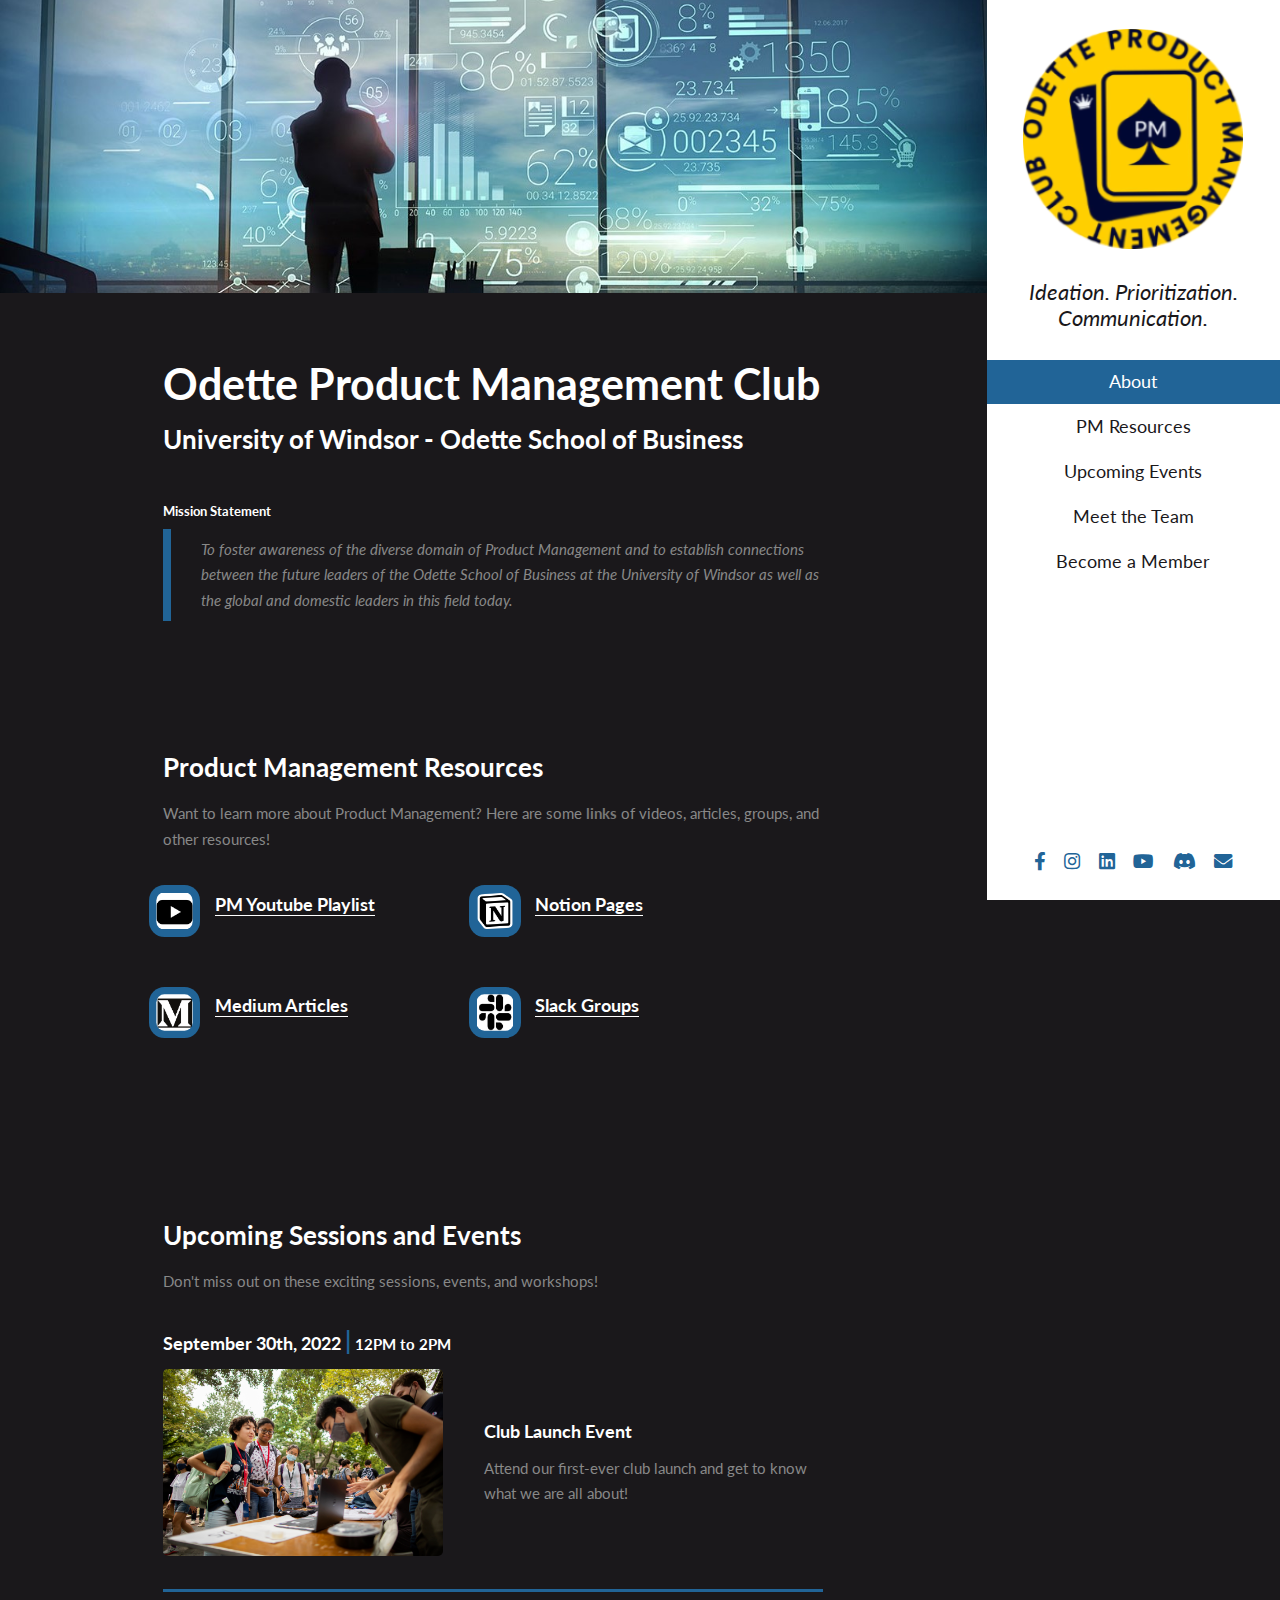
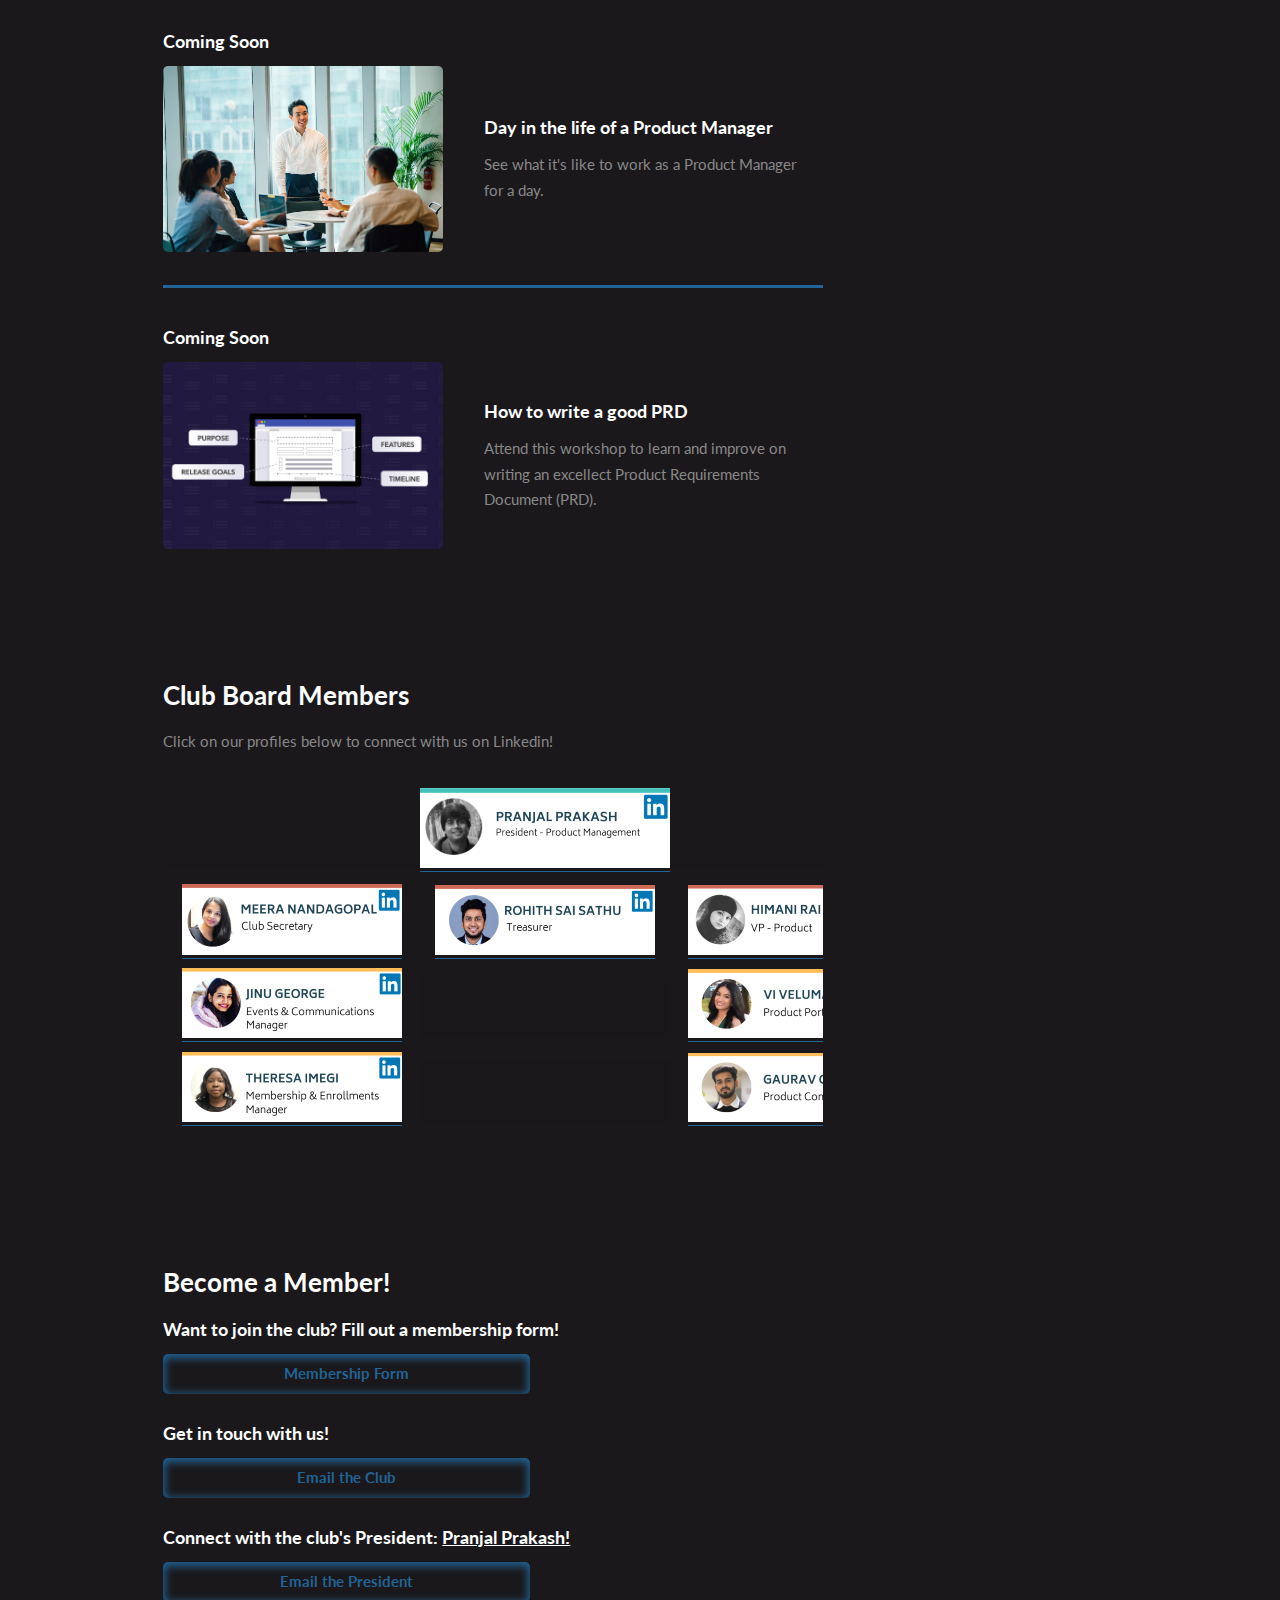
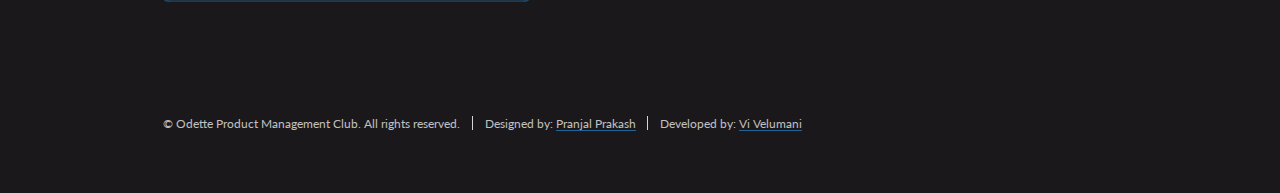
==== commit a9916bc8: "updated launch links, fixed spacing for responsiveness, shadowed and consistent buttons" ====
--- a/index.html
+++ b/index.html
@@ -19,7 +19,7 @@
 					<span class="club logo"><img src="images/club_logo.png" alt="Odette PM Club logo" /></span>
 						<!-- <h1 id="club name"><a href="#">Odette Product Management Club</a></h1> -->
 					<p>
-						Ideation. Prioritization. Communication<br />
+						Ideation. Prioritization. Communication.<br />
 					</p>
 				</header>
 				<nav id="nav">
@@ -34,9 +34,9 @@
 				<footer>
 					<ul class="icons">
 						<li><a href="https://www.facebook.com/Odette-Product-Management-Club-108881581944932" target="_blank" class="icon brands fa-facebook-f"><span class="label">Facebook</span></a></li>
-						<li><a href="#" target="_blank" class="icon brands fa-instagram"><span class="label">Instagram</span></a></li>
-						<li><a href="https://www.linkedin.com/groups/14114620/" target="_blank" class="icon brands fa-linkedin"><span class="label">Linkedin</span></a></li>
-						<li><a href="https://www.youtube.com/" target="_blank" class="icon brands fa-youtube"><span class="label">Youtube</span></a></li>
+						<li><a href="https://www.instagram.com/opmcuwindsor/" target="_blank" class="icon brands fa-instagram"><span class="label">Instagram</span></a></li>
+						<li><a href="https://www.linkedin.com/company/odette_product_management_club/?viewAsMember=true" target="_blank" class="icon brands fa-linkedin"><span class="label">Linkedin</span></a></li>
+						<li><a href="https://www.youtube.com/channel/UCDEtDNoWTsvDWjo6Us0eV3Q" target="_blank" class="icon brands fa-youtube"><span class="label">Youtube</span></a></li>
 						<li><a href="https://discord.com/channels/1012045522166632590/1012045523374583852" target="_blank" class="icon brands fa-discord"><span class="label">Discord</span></a></li>
 						<li><a href="mailto:pm@uwindsorgss.ca" target="_blank" class="icon solid fa-envelope"><span class="label">Email</span></a></li>
 					</ul>
@@ -52,7 +52,7 @@
 					<!-- One -->
 					<section id="one">
 						<div class="image main" data-position="center">
-							<img src="images/headerimage1.png" alt="header image of data constellation" />
+							<img src="images/headerimage3.jpg" alt="header image of data constellation" />
 						</div>
 						<div class="container">
 							<header class="major">
@@ -75,9 +75,9 @@
 							<p>Want to learn more about Product Management? Here are some <b>links</b> of videos, articles, groups, and other resources!</p>
 							<ul class="feature-images">
 								<li><img src="images/youtube_logo.png" alt="youtube"><h4><a href="https://t.co/60WIJSJ1Ue" target="_blank">PM Youtube Playlist</a></h4></li>
-								<li><img src="images/notion_logo.png" alt="notion"><h4><a href="https://www.notion.so/Club-Website-Roadmap-b89abbbefb01403a867038a9b5992f5c" target="_blank">Notion Pages</a></h4></li>
-								<li><img src="images/medium_logo.png" alt="medium"><h4><a href="https://medium.com/" target="_blank">Medium Articles</a></h4></li>
-								<li><img src="images/slack_logo.png" alt="slack"><h4><a href="https://slack.com/" target="_blank">Slack Groups</a></h4></li>
+								<li><img src="images/notion_logo.png" alt="notion"><h4><a href="https://www.notion.so/templates/notions-product-management-system" target="_blank">Notion Pages</a></h4></li>
+								<li><img src="images/medium_logo.png" alt="medium"><h4><a href="https://medium.com/tag/product-management/top/all-time" target="_blank">Medium Articles</a></h4></li>
+								<li><img src="images/slack_logo.png" alt="slack"><h4><a href="https://join.slack.com/t/pminterview/shared_invite/zt-1g73r4xci-VeTkA6sg1ehXrmiPLZ3l4Q" target="_blank">Slack Groups</a></h4></li>
 							</ul>
 
 						</div>
@@ -99,16 +99,16 @@
 									</div>
 								</article>
 								<article>
-									<h4>October 3rd, 2022 <span style="font-size:1.3em;color:#216497">|</span> <span style="font-size:0.8em">9AM to 5PM</span></h4>
+									<h4>Coming Soon <span style="font-size:1.3em;color:#216497"></h4>
 									<a href="#" class="image"><img src="images/day_in_the_life.jpg" alt="product manager image" /></a>
 									<div class="inner">
 										<!-- <a href="#" class="button alt">RSVP</a>-->
 										<h4>Day in the life of a Product Manager</h4>
-										<p>See what it's like to work as a Product Manager for a day by shadowing John Appleseed, a data analytics Product Manager at Tesla.</p>
+										<p>See what it's like to work as a Product Manager for a day.</p>
 									</div>
 								</article>
 								<article>
-									<h4>November 4th, 2022 <span style="font-size:1.3em;color:#216497">|</span> <span style="font-size:0.8em">5PM to 7PM</span></h4>
+									<h4>Coming Soon <span style="font-size:1.3em;color:#216497"></h4>
 									<a href="#" class="image"><img src="images/write_prd.jpg" alt="prd features image" /></a>
 									<div class="inner">
 										<!-- <a href="#" class="button alt">RSVP</a>-->
@@ -124,7 +124,7 @@
 					<section id="four">
 						<div class="container">
 							<h3>Club Board Members</h3>
-
+							<p>Click on our profiles below to connect with us on Linkedin!</p>
 							<div class="table-wrapper">
 								<table>
 									<thead>
@@ -170,8 +170,8 @@
 							<h3>Become a Member!</h3>
 
 							<h4>Want to join the club? Fill out a membership form!</h4><a href="https://docs.google.com/forms/d/e/1FAIpQLSf1lT8cWo64lU-_o-sE4UMN430kkQt2uPh3c6g4zxIJ34XHuQ/viewform" target="_blank" class="button alt">Membership Form</a><br /><br />
-							<h4>Get in touch with us!</h4><a href="mailto:pm@uwindsorgss.ca" target="_blank" class="button alt">Email the Club!</a><br /><br />
-							<h4>Connect with the club's President: <a href="https://www.linkedin.com/in/pranjalprakash1/" target="_blank"><u>Pranjal Prakash!</u></a></h4><a href="mailto:prakash9@uwindsor.ca" target="_blank" class="button alt">Email the President!</a><br /><br />
+							<h4>Get in touch with us!</h4><a href="mailto:pm@uwindsorgss.ca" target="_blank" class="button alt">Email the Club</a><br /><br />
+							<h4>Connect with the club's President: <a href="https://www.linkedin.com/in/pranjalprakash1/" target="_blank"><u>Pranjal Prakash!</u></a></h4><a href="mailto:prakash9@uwindsor.ca" target="_blank" class="button alt">Email the President</a><br /><br />
 
 
 
--- a/assets/css/main.css
+++ b/assets/css/main.css
@@ -2671,7 +2671,8 @@
 	font-weight: 700;
 	height: 2.75em;
 	line-height: 2.75em;
-	padding: 0 1em ; 
+	width: 25em;
+	padding: 0 4em ; 
 	text-align: center;
 	text-decoration: none;
 	white-space: nowrap;
@@ -2732,7 +2733,7 @@
 		input[type="button"].alt,
 		.button.alt {
 			background-color: transparent;
-			box-shadow: inset 0 0 0 2px #216497;
+			box-shadow: inset 0 2px 8px 2px #216497;
 			color: #216497 !important;
 		}
 
@@ -2741,7 +2742,7 @@
 			input[type="button"].alt:hover,
 			.button.alt:hover {
 				background-color: #9FD3FA;
-				color: #777 !important;
+				color: #1A181B !important;
 			}
 
 			input[type="submit"].alt:active,
@@ -2913,7 +2914,7 @@
 		}
 
 			#header > footer .icons {
-				margin: 0;
+				margin: -2em 0 0 0;
 			}
 
 				#header > footer .icons li a {
@@ -3176,13 +3177,13 @@
 				top: 0;
 				width: 100%;
 				z-index: 10001;
-				background: #FCF0A6;
+				background: #1A181B;
 				color: #fff;
 				min-width: 320px;
 			}
 
 				#titleBar .title {
-					color: #216497;
+					color: #1A181B;
 					display: block;
 					font-weight: 700;
 					height: 44px;
@@ -3452,11 +3453,13 @@
 
 		/* Button */
 
-			input[type="submit"],
-			input[type="reset"],
-			input[type="button"],
-			.button {
-				padding: 0;
-			}
+		input[type="submit"],
+		input[type="reset"],
+		input[type="button"],
+		.button {
+			padding: 0 4em;
+			width: 15em;
+			text-align: center;
+		}
 
 	}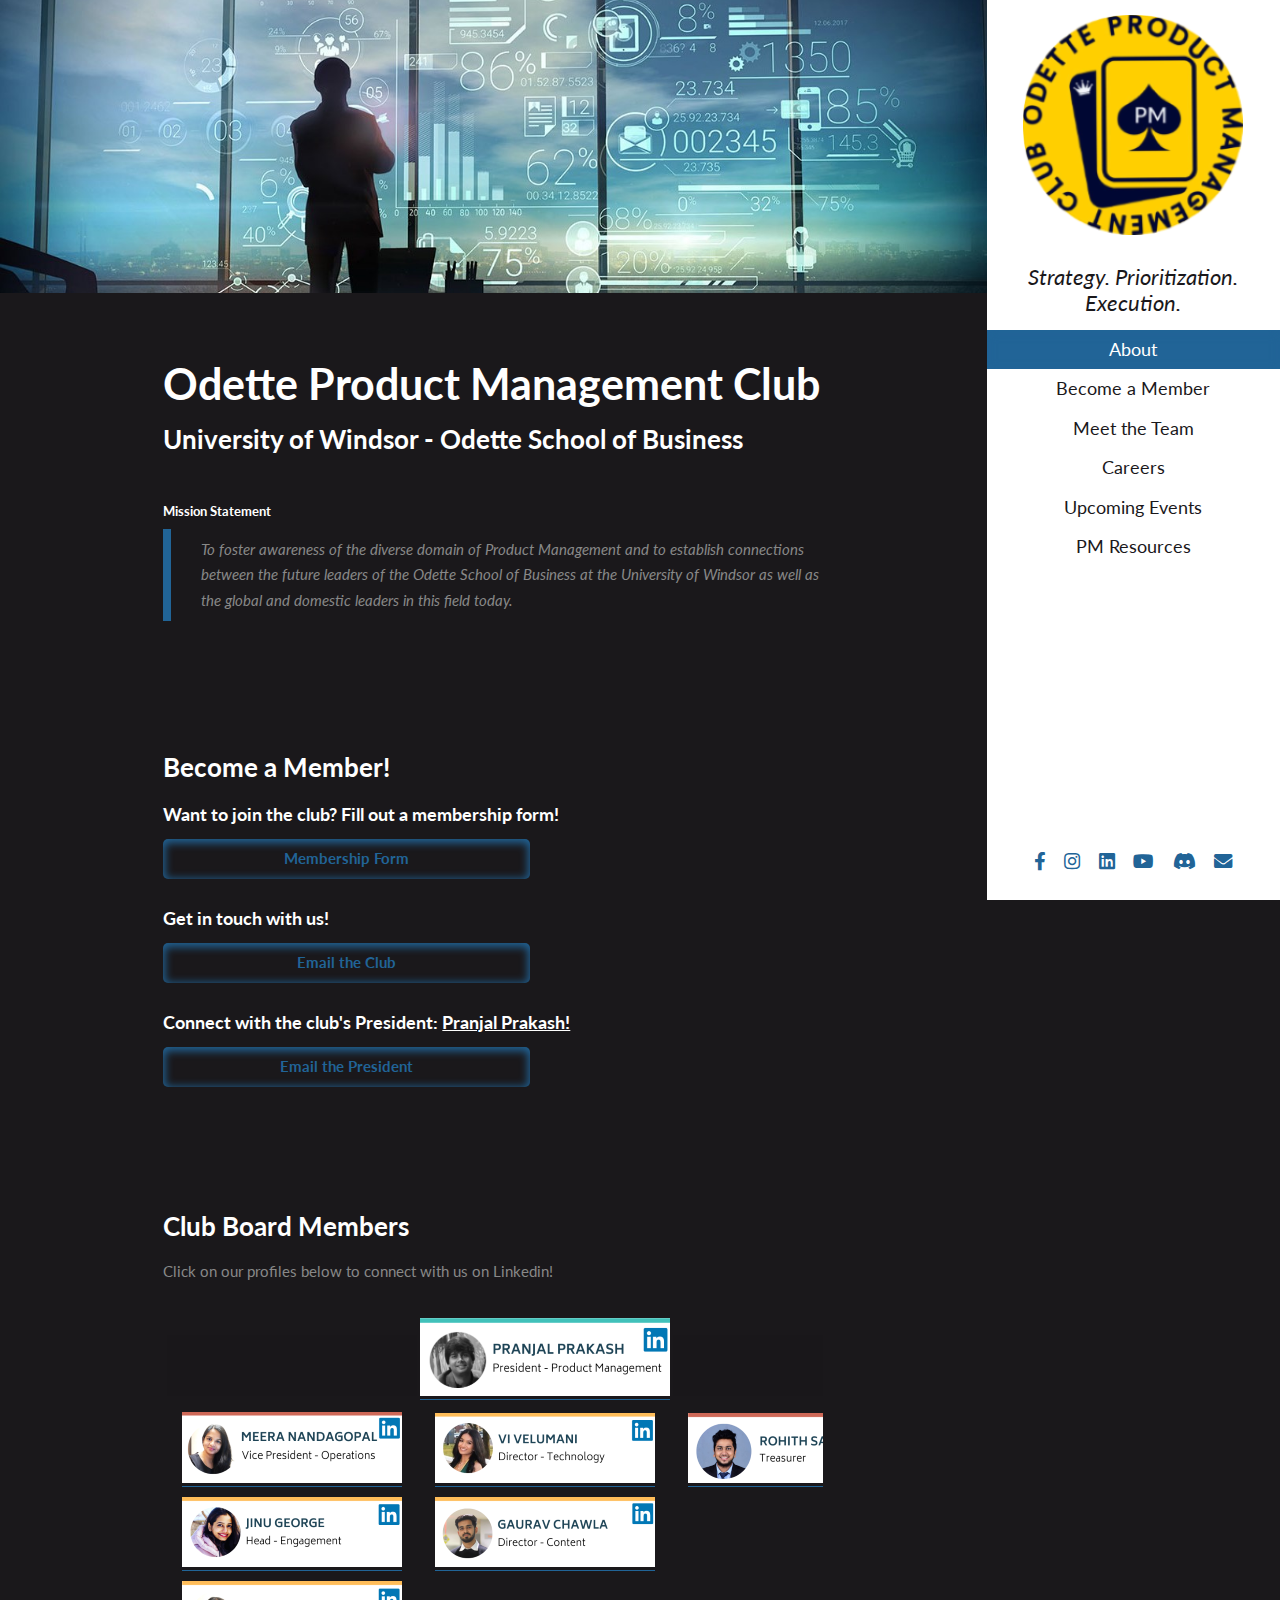
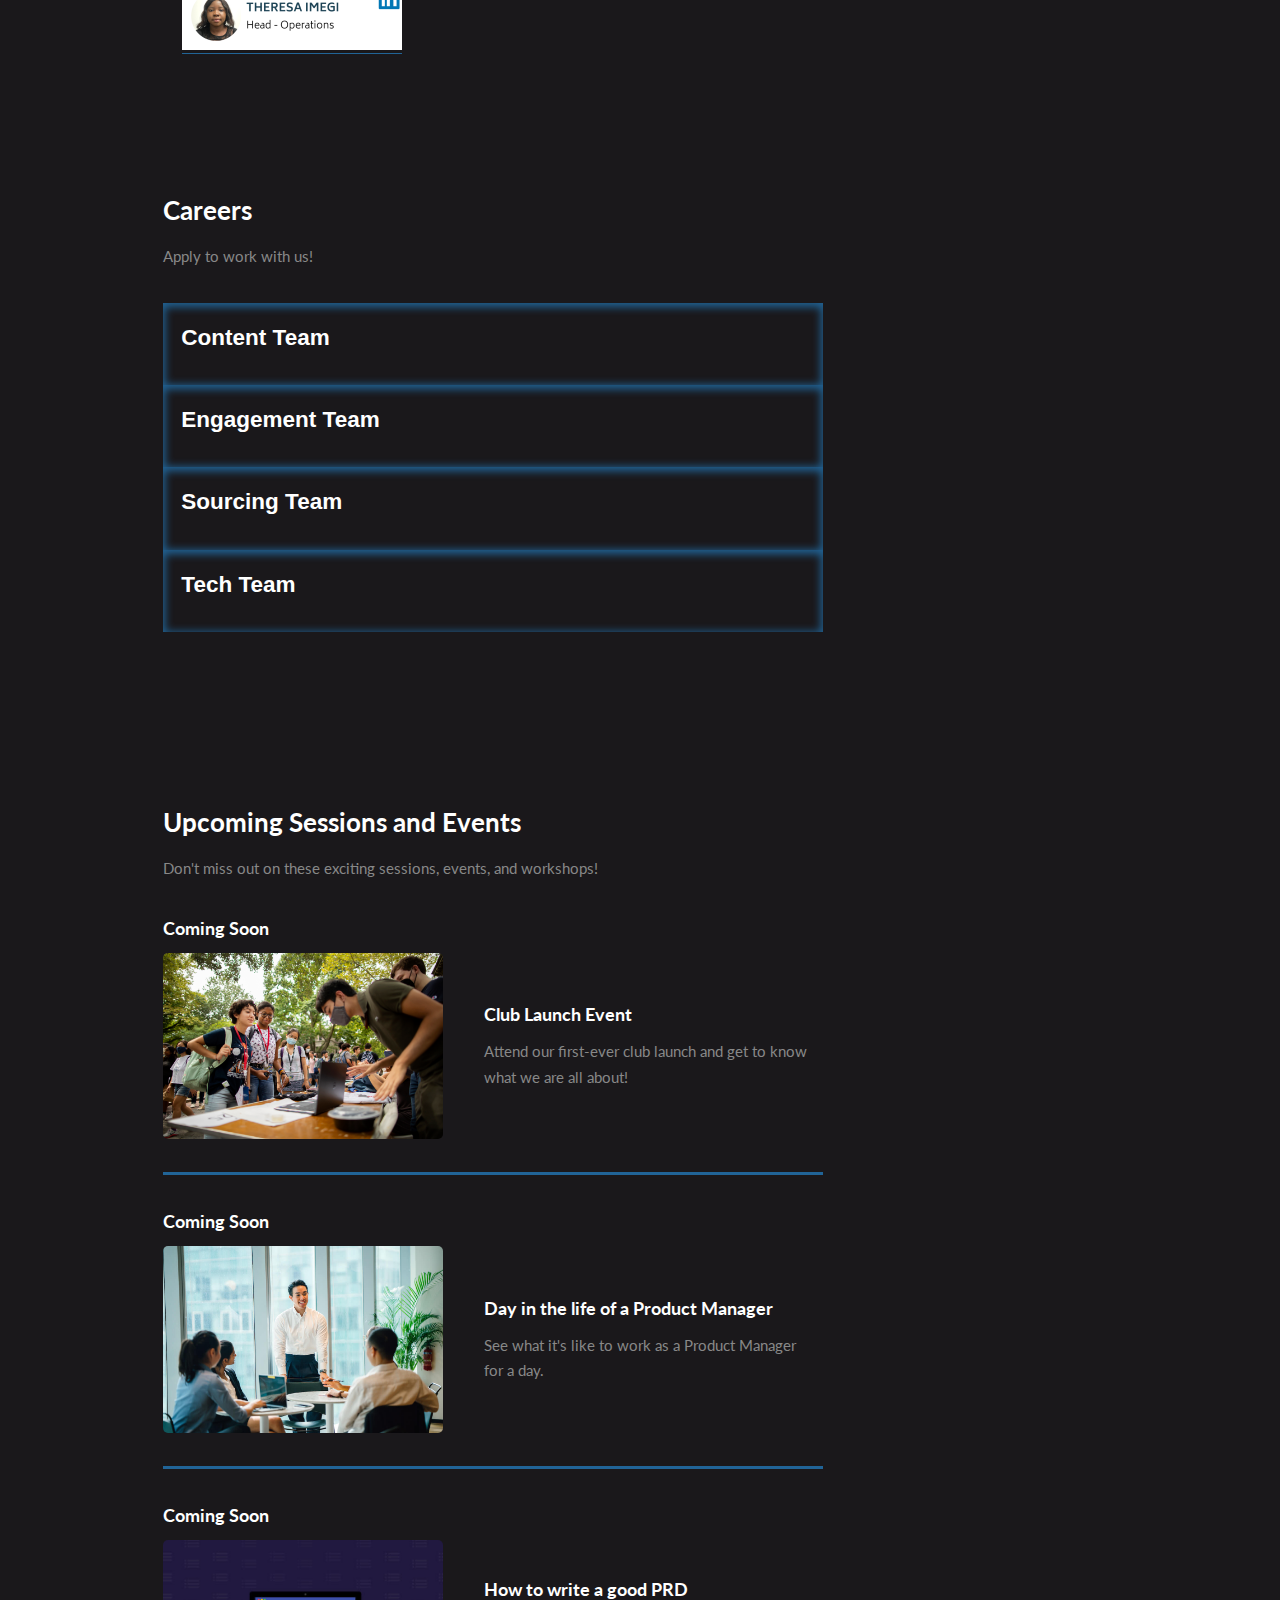
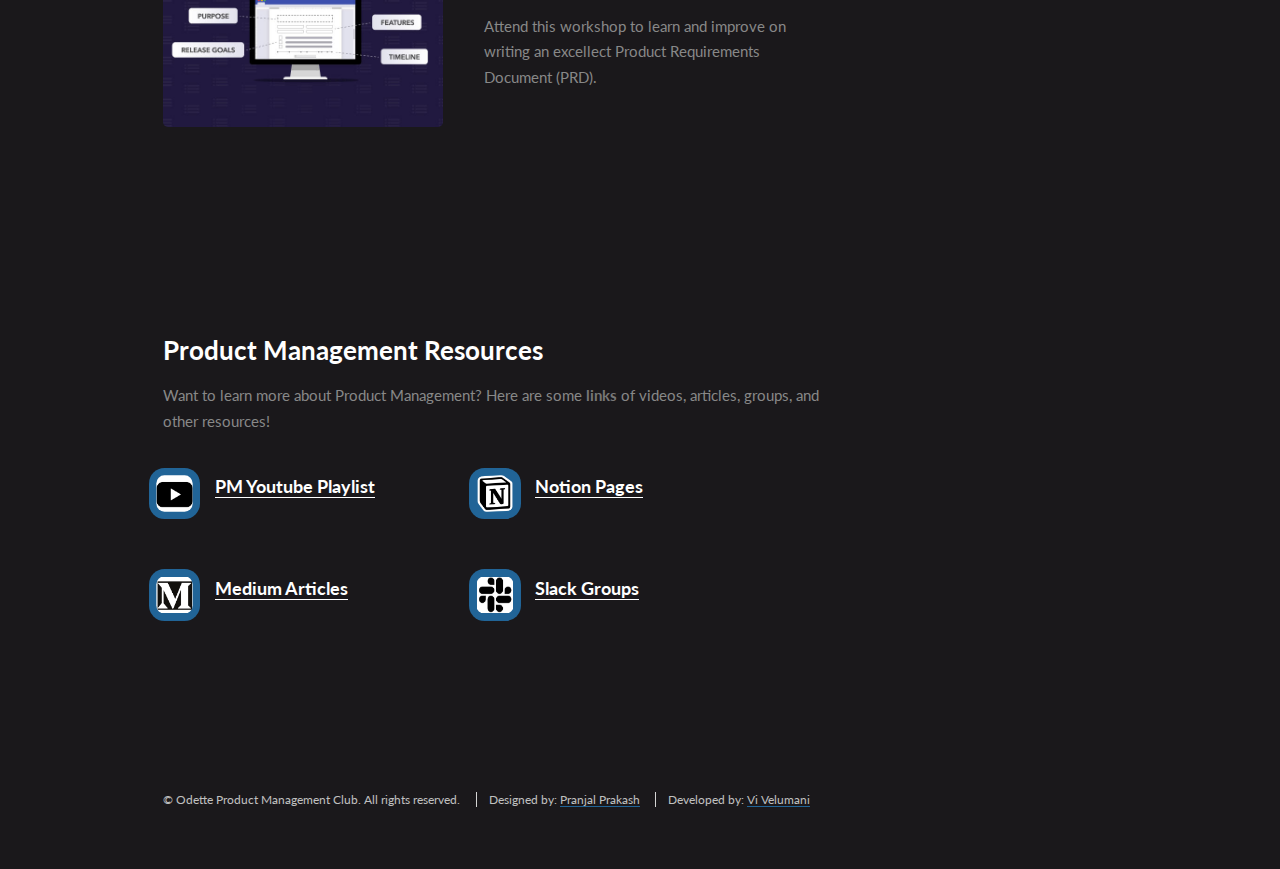
==== commit 88693b51: "careers sections, updated catchprase, updated heirarchy chart, rearranged sections, fixed and rename" ====
--- a/index.html
+++ b/index.html
@@ -9,7 +9,7 @@
 		<title>Odette Product Management Club</title>
 		<meta charset="utf-8" />
 		<meta name="viewport" content="width=device-width, initial-scale=1, user-scalable=no" />
-		<link rel="stylesheet" href="assets/css/main.css" />
+		<link rel="stylesheet" href="assets/css/V3main.css" />
 	</head>
 	<body class="is-preload">
 
@@ -19,26 +19,28 @@
 					<span class="club logo"><img src="images/club_logo.png" alt="Odette PM Club logo" /></span>
 						<!-- <h1 id="club name"><a href="#">Odette Product Management Club</a></h1> -->
 					<p>
-						Ideation. Prioritization. Communication.<br />
+						Strategy. Prioritization. Execution.<br />
 					</p>
 				</header>
 				<nav id="nav">
 					<ul>
-						<li><a href="#one" class="active">About</a></li>
-						<li><a href="#two">PM Resources</a></li>
-						<li><a href="#three">Upcoming Events</a></li>
-						<li><a href="#four">Meet the Team</a></li>
-						<li><a href="#five">Become a Member</a></li>
+						<li><a href="#navsecabout" class="active">About</a></li>
+						<li><a href="#navsecmember">Become a Member</a></li>
+						<li><a href="#navsecteam">Meet the Team</a></li>
+						<li><a href="#navseccareer">Careers</a></li>
+						<li><a href="#navsecevents">Upcoming Events</a></li>
+						<li><a href="#navsecpmres">PM Resources</a></li>
+
 					</ul>
 				</nav>
 				<footer>
 					<ul class="icons">
-						<li><a href="https://www.facebook.com/Odette-Product-Management-Club-108881581944932" target="_blank" class="icon brands fa-facebook-f"><span class="label">Facebook</span></a></li>
-						<li><a href="https://www.instagram.com/opmcuwindsor/" target="_blank" class="icon brands fa-instagram"><span class="label">Instagram</span></a></li>
-						<li><a href="https://www.linkedin.com/company/odette_product_management_club/?viewAsMember=true" target="_blank" class="icon brands fa-linkedin"><span class="label">Linkedin</span></a></li>
-						<li><a href="https://www.youtube.com/channel/UCDEtDNoWTsvDWjo6Us0eV3Q" target="_blank" class="icon brands fa-youtube"><span class="label">Youtube</span></a></li>
-						<li><a href="https://discord.com/channels/1012045522166632590/1012045523374583852" target="_blank" class="icon brands fa-discord"><span class="label">Discord</span></a></li>
-						<li><a href="mailto:pm@uwindsorgss.ca" target="_blank" class="icon solid fa-envelope"><span class="label">Email</span></a></li>
+						<li id="navsocial"><a href="https://www.facebook.com/Odette-Product-Management-Club-108881581944932" target="_blank" class="icon brands fa-facebook-f"><span class="label">Facebook</span></a></li>
+						<li id="navsocial"><a href="https://www.instagram.com/opmcuwindsor/" target="_blank" class="icon brands fa-instagram"><span class="label">Instagram</span></a></li>
+						<li id="navsocial"><a href="https://www.linkedin.com/company/odette_product_management_club/?viewAsMember=true" target="_blank" class="icon brands fa-linkedin"><span class="label">Linkedin</span></a></li>
+						<li id="navsocial"><a href="https://www.youtube.com/channel/UCDEtDNoWTsvDWjo6Us0eV3Q" target="_blank" class="icon brands fa-youtube"><span class="label">Youtube</span></a></li>
+						<li id="navsocial"><a href="https://discord.com/channels/1012045522166632590/1012045523374583852" target="_blank" class="icon brands fa-discord"><span class="label">Discord</span></a></li>
+						<li id="navsocial"><a href="mailto:pm@uwindsorgss.ca" target="_blank" class="icon solid fa-envelope"><span class="label">Email</span></a></li>
 					</ul>
 				</footer>
 			</section>
@@ -50,7 +52,7 @@
 				<div id="main">
 
 					<!-- One -->
-					<section id="one">
+					<section id="navsecabout">
 						<div class="image main" data-position="center">
 							<img src="images/headerimage3.jpg" alt="header image of data constellation" />
 						</div>
@@ -69,59 +71,20 @@
 					</section>
 
 					<!-- Two -->
-					<section id="two">
+					<section id="navsecmember">
 						<div class="container">
-							<h3>Product Management Resources</h3>
-							<p>Want to learn more about Product Management? Here are some <b>links</b> of videos, articles, groups, and other resources!</p>
-							<ul class="feature-images">
-								<li><img src="images/youtube_logo.png" alt="youtube"><h4><a href="https://t.co/60WIJSJ1Ue" target="_blank">PM Youtube Playlist</a></h4></li>
-								<li><img src="images/notion_logo.png" alt="notion"><h4><a href="https://www.notion.so/templates/notions-product-management-system" target="_blank">Notion Pages</a></h4></li>
-								<li><img src="images/medium_logo.png" alt="medium"><h4><a href="https://medium.com/tag/product-management/top/all-time" target="_blank">Medium Articles</a></h4></li>
-								<li><img src="images/slack_logo.png" alt="slack"><h4><a href="https://join.slack.com/t/pminterview/shared_invite/zt-1g73r4xci-VeTkA6sg1ehXrmiPLZ3l4Q" target="_blank">Slack Groups</a></h4></li>
-							</ul>
+							<h3>Become a Member!</h3>
+
+							<h4>Want to join the club? Fill out a membership form!</h4><a href="https://docs.google.com/forms/d/e/1FAIpQLSf1lT8cWo64lU-_o-sE4UMN430kkQt2uPh3c6g4zxIJ34XHuQ/viewform" target="_blank" class="button alt" id="memberform">Membership Form</a><br /><br />
+							<h4>Get in touch with us!</h4><a href="mailto:pm@uwindsorgss.ca" target="_blank" class="button alt" id="contact">Email the Club</a><br /><br />
+							<h4>Connect with the club's President: <a href="https://www.linkedin.com/in/pranjalprakash1/" target="_blank" id="contact"><u>Pranjal Prakash!</u></a></h4><a href="mailto:prakash9@uwindsor.ca" target="_blank" class="button alt" id="contact">Email the President</a><br /><br />
+
 
 						</div>
 					</section>
 
 					<!-- Three -->
-					<section id="three">
-						<div class="container">
-							<h3>Upcoming Sessions and Events</h3>
-							<p>Don't miss out on these exciting sessions, events, and workshops!</p>
-							<div class="features">
-								<article>
-									<h4>September 30th, 2022 <span style="font-size:1.3em;color:#216497">|</span> <span style="font-size:0.8em">12PM to 2PM</span></h4>
-									<a href="#" class="image"><img src="images/involvement_fair.jpg" alt="club fair image" /></a>
-									<div class="inner">
-										<!-- <a href="#" class="button alt">RSVP</a>-->
-										<h4>Club Launch Event</h4>
-										<p>Attend our first-ever club launch and get to know what we are all about!</p>
-									</div>
-								</article>
-								<article>
-									<h4>Coming Soon <span style="font-size:1.3em;color:#216497"></h4>
-									<a href="#" class="image"><img src="images/day_in_the_life.jpg" alt="product manager image" /></a>
-									<div class="inner">
-										<!-- <a href="#" class="button alt">RSVP</a>-->
-										<h4>Day in the life of a Product Manager</h4>
-										<p>See what it's like to work as a Product Manager for a day.</p>
-									</div>
-								</article>
-								<article>
-									<h4>Coming Soon <span style="font-size:1.3em;color:#216497"></h4>
-									<a href="#" class="image"><img src="images/write_prd.jpg" alt="prd features image" /></a>
-									<div class="inner">
-										<!-- <a href="#" class="button alt">RSVP</a>-->
-										<h4>How to write a good PRD</h4>
-										<p>Attend this workshop to learn and improve on writing an excellect Product Requirements Document (PRD).</p>
-									</div>
-								</article>
-							</div>
-						</div>
-					</section>
-
-					<!-- Four -->
-					<section id="four">
+					<section id="navsecteam">
 						<div class="container">
 							<h3>Club Board Members</h3>
 							<p>Click on our profiles below to connect with us on Linkedin!</p>
@@ -130,29 +93,31 @@
 									<thead>
 										<tr>
 											<th><img src="images/blankbox.jpg" /></th>
-											<th><a href="https://www.linkedin.com/in/pranjalprakash1/" target="_blank"><img src="images/pran1.png" /></a></th>
+											<th><a href="https://www.linkedin.com/in/pranjalprakash1/" target="_blank" id="hierarchy"><img src="images/pranjalV2.png" /></a></th>
 											<th><img src="images/blankbox.jpg" /></th>
 										</tr>
 									</thead>
 									<tbody>
 
 										<tr>
-											<th><a href="https://www.linkedin.com/in/meera-nandagopal-14560a17/" target="_blank"><img src="images/meer1.png" /></th>
-											<th><a href="https://www.linkedin.com/in/rohithsai-sathu/" target="_blank"><img src="images/rohi1.png" /></th>
-											<th><a href="https://www.linkedin.com/in/himani-rai-a2622598/" target="_blank"><img src="images/hima1.png" /></th>
-
-
-										</tr>
-										<tr>
-											<th><a href="https://www.linkedin.com/in/jinugeorge-/" target="_blank"><img src="images/jinu1.png" /></th>
-											<th><img src="images/blankbox.jpg" /></th>
-											<th><a href="https://www.linkedin.com/in/visshrutha-velumani/" target="_blank"><img src="images/vi1.png" /></th>
-
-										</tr>
-										<tr>
-											<th><a href="https://www.linkedin.com/in/theresa-okeoma-imegi-ba51b5130/" target="_blank"><img src="images/theres1.png" /></th>
-											<th><img src="images/blankbox.jpg" /></th>
-											<th><a href="https://www.linkedin.com/in/gaurav-chawla2312/" target="_blank"><img src="images/gaur1.png" /></th>
+											<th><a href="https://www.linkedin.com/in/meera-nandagopal-14560a17/" target="_blank" id="hierarchy"><img src="images/meeraV2.png" /></a></th>
+											<th><a href="https://www.linkedin.com/in/visshrutha-velumani/" target="_blank" id="hierarchy"><img src="images/viV2.png" /></a></th>
+											<th><a href="https://www.linkedin.com/in/rohithsai-sathu/" target="_blank" id="hierarchy"><img src="images/rohithV2.png" /></a></th>
+
+
+
+										</tr>
+										<tr>
+											<th><a href="https://www.linkedin.com/in/jinugeorge-/" target="_blank" id="hierarchy"><img src="images/jinuV2.png" /></a></th>
+											<th><a href="https://www.linkedin.com/in/gaurav-chawla2312/" target="_blank" id="hierarchy"><img src="images/gauravV2.png" /></a></th>
+
+
+
+										</tr>
+										<tr>
+											<th><a href="https://www.linkedin.com/in/theresa-okeoma-imegi-ba51b5130/" target="_blank" id="hierarchy"><img src="images/theresaV2.png" /></a></th>
+
+
 
 										</tr>
 
@@ -163,366 +128,549 @@
 						</div>
 					</section>
 
-
-					<!-- Five -->
-					<section id="five">
+					<!-- Four -->
+					<section id="navseccareer">
 						<div class="container">
-							<h3>Become a Member!</h3>
-
-							<h4>Want to join the club? Fill out a membership form!</h4><a href="https://docs.google.com/forms/d/e/1FAIpQLSf1lT8cWo64lU-_o-sE4UMN430kkQt2uPh3c6g4zxIJ34XHuQ/viewform" target="_blank" class="button alt">Membership Form</a><br /><br />
-							<h4>Get in touch with us!</h4><a href="mailto:pm@uwindsorgss.ca" target="_blank" class="button alt">Email the Club</a><br /><br />
-							<h4>Connect with the club's President: <a href="https://www.linkedin.com/in/pranjalprakash1/" target="_blank"><u>Pranjal Prakash!</u></a></h4><a href="mailto:prakash9@uwindsor.ca" target="_blank" class="button alt">Email the President</a><br /><br />
-
-
-
-
+							<h3>Careers</h3>
+
+
+							<p>Apply to work with us!</p>
+
+
+
+							<button type="button"  id="contentcar" class="collapsible"><h4 style="font-size:1.5em">Content Team</h4></button>
+							<div class="content">
+								<br />
+								<h5><span style="font-size: 1.4em">Role: Content Strategist</span></h5>
+
+								<h5><span style="font-size: 1.2em">Responsibilities:</span></h5>
+
+								<span style="color:#ffffff;font-size: 1.2em">
+									<h6>
+										<blockquote>
+
+											<ul>
+												<li>Responsible for generating ideas for content that is relevant to the club</li>
+												<li>Develop a thorough understanding of the club and its activities</li>
+												<li>Create original content as needed, on deadline and create content that leads to increased online traffic</li>
+												<li>Generate content planning, strategy and scheduling as needed</li>
+												<li>Conducts necessary research for relevant information</li>
+												<li>Understand the needs of the club’s primary audience</li>
+												<li>Responsible for creating content the audience will engage with, leading to more growth</li>
+												<li>Additional responsibilities include fact-checking and analyzing information prior to every publication</li>
+												<li>Able to adapt and rework content for various forms of content sharing, i.e., for broadcast commercials, advertisement campaigns, blogs, articles, press releases, and more</li>
+												<li>Adhere to the club’s style and content requirements</li>
+											</ul>
+
+
+										</blockquote>
+									</h6>
+
+
+								</span>
+
+								<a href="mailto:pm@uwindsorgss.ca?Subject=Content%20Strategist%20Application&Body=NOTE%20-%20Please%20make%20sure%20to%20attach%20your%20RESUME%20in%20this%20email!" target="_blank" class="button primary small fit" id="JDcontentstrategist">Apply!</a>
+								<br /><br />
+							</div>
+
+
+
+							<button type="button" id="engagementcar" class="collapsible"><h4 style="font-size:1.5em">Engagement Team</h4></button>
+							<div class="content">
+								<br />
+								<h5><span style="font-size: 1.4em">Role: Communications Associate</span></h5>
+
+								<h5><span style="font-size: 1.2em">Responsibilities:</span></h5>
+
+								<span style="color:#ffffff;font-size: 1.2em">
+									<h6>
+										<blockquote>
+
+											<ul>
+												<li>Publicizes club activities through email, social media and the club website</li>
+												<li>Works closely with the Secretary to maintain records of correspondence</li>
+												<li>Collaborates with other members of the designated team to create events for the club constituency</li>
+												<li>Works closely with events and communication manager to promote upcoming events</li>
+												<li>Finds ways to use technology to improve club's operations (e.g., communications and outreach)</li>
+												<li>Plans a program of events and activities throughout the year</li>
+												<li>Develops and maintains club’s social media sites</li>
+
+
+
+											</ul>
+
+										</blockquote>
+
+									</h6>
+								</span>
+
+								<a href="mailto:pm@uwindsorgss.ca?Subject=Communications%20Associate%20Application&Body=NOTE%20-%20Please%20make%20sure%20to%20attach%20your%20RESUME%20in%20this%20email!" target="_blank" class="button primary small fit">Apply!</a>
+								<br /><br />
+
+							</div>
+
+
+
+							<button type="button" id="sourcingcar" class="collapsible"><h4 style="font-size:1.5em">Sourcing Team</h4></button>
+							<div class="content">
+								<br />
+								<h5><span style="font-size: 1.4em">Role: Finance Associate </span></h5>
+
+								<h5><span style="font-size: 1.2em">Responsibilities:</span></h5>
+
+								<span style="color:#ffffff;font-size: 1.2em">
+									<h6>
+										<blockquote>
+
+											<ul>
+												<li>Identify sources for arranging funds for the club</li>
+												<li>Follows best and ethical financial practices as determined by the club</li>
+												<li>Maintains and supervises all financial transactions of the club</li>
+												<li>Pays all club bills on time and maintains bills for all expenditures</li>
+												<li>Works closely with treasurer and meets deadlines</li>
+												<li>Co-ordinates other club activities along with other team members</li>
+											</ul>
+
+										</blockquote>
+									</h6>
+								</span>
+
+								<a href="mailto:pm@uwindsorgss.ca?Subject=Finance%20Associate%20Application&Body=NOTE%20-%20Please%20make%20sure%20to%20attach%20your%20RESUME%20in%20this%20email!" target="_blank" class="button primary small fit">Apply!</a>
+								<br /><br />
+
+							</div>
+
+							<button type="button" id="techcar" class="collapsible"><h4 style="font-size:1.5em">Tech Team</h4></button>
+							<div class="content">
+								<br />
+								<h5>No listings for now. Check other departments!</h5>
+								<br />
+							</div>
+
+							<script>
+								var coll = document.getElementsByClassName("collapsible");
+								var i;
+
+								for (i = 0; i < coll.length; i++) {
+									coll[i].addEventListener("click", function () {
+										this.classList.toggle("active");
+										var content = this.nextElementSibling;
+										if (content.style.display === "block") {
+											content.style.display = "none";
+										} else {
+											content.style.display = "block";
+										}
+									});
+								}
+							</script>
 
 						</div>
 					</section>
-
-
-					<!-- Extra 
-					<section id="six">
-						<div class="container">
-							<h3>Elements</h3>
-
-							<section>
-								<h4>Text</h4>
-								<p>
-									This is <b>bold</b> and this is <strong>strong</strong>. This is <i>italic</i> and this is <em>emphasized</em>.
-									This is <sup>superscript</sup> text and this is <sub>subscript</sub> text.
-									This is <u>underlined</u> and this is code: <code>for (;;) { ... }</code>. Finally, <a href="#">this is a link</a>.
-								</p>
-								<hr />
-								<header>
-									<h4>Heading with a Subtitle</h4>
-									<p>Lorem ipsum dolor sit amet nullam id egestas urna aliquam</p>
-								</header>
-								<p>Nunc lacinia ante nunc ac lobortis. Interdum adipiscing gravida odio porttitor sem non mi integer non faucibus ornare mi ut ante amet placerat aliquet. Volutpat eu sed ante lacinia sapien lorem accumsan varius montes viverra nibh in adipiscing blandit tempus accumsan.</p>
-								<header>
-									<h5>Heading with a Subtitle</h5>
-									<p>Lorem ipsum dolor sit amet nullam id egestas urna aliquam</p>
-								</header>
-								<p>Nunc lacinia ante nunc ac lobortis. Interdum adipiscing gravida odio porttitor sem non mi integer non faucibus ornare mi ut ante amet placerat aliquet. Volutpat eu sed ante lacinia sapien lorem accumsan varius montes viverra nibh in adipiscing blandit tempus accumsan.</p>
-								<hr />
-								<h2>Heading Level 2</h2>
-								<h3>Heading Level 3</h3>
-								<h4>Heading Level 4</h4>
-								<h5>Heading Level 5</h5>
-								<h6>Heading Level 6</h6>
-								<hr />
-								<h5>Blockquote</h5>
-								<blockquote>Fringilla nisl. Donec accumsan interdum nisi, quis tincidunt felis sagittis eget tempus euismod. Vestibulum ante ipsum primis in faucibus vestibulum. Blandit adipiscing eu felis iaculis volutpat ac adipiscing accumsan faucibus. Vestibulum ante ipsum primis in faucibus lorem ipsum dolor sit amet nullam adipiscing eu felis.</blockquote>
-								<h5>Preformatted</h5>
-								<pre><code>i = 0;
-
-while (!deck.isInOrder()) {
-    print 'Iteration ' + i;
-    deck.shuffle();
-    i++;
-}
-
-print 'It took ' + i + ' iterations to sort the deck.';</code></pre>
-							</section>
-
-							<section>
-								<h4>Lists</h4>
-								<div class="row">
+				
+				
+
+				<br />
+				<br />
+				<br />
+
+				<!-- Five -->
+				<section id="navsecevents">
+					<div class="container">
+						<h3>Upcoming Sessions and Events</h3>
+						<p>Don't miss out on these exciting sessions, events, and workshops!</p>
+						<div class="features">
+							<article>
+								<h4>Coming Soon</h4>
+								<a href="#" class="image"><img src="images/involvement_fair.jpg" alt="club fair image" /></a>
+								<div class="inner">
+									<!-- <a href="#" class="button alt">RSVP</a> -->
+									<h4>Club Launch Event</h4>
+									<p>Attend our first-ever club launch and get to know what we are all about!</p>
+								</div>
+							</article>
+							<article>
+								<h4>Coming Soon</h4>
+								<a href="#" class="image"><img src="images/day_in_the_life.jpg" alt="product manager image" /></a>
+								<div class="inner">
+									<!--<a href="#" class="button alt">RSVP</a> -->
+									<h4>Day in the life of a Product Manager</h4>
+									<p>See what it's like to work as a Product Manager for a day.</p>
+								</div>
+							</article>
+							<article>
+								<h4>Coming Soon</h4>
+								<a href="#" class="image"><img src="images/write_prd.jpg" alt="prd features image" /></a>
+								<div class="inner">
+									<!--<a href="#" class="button alt">RSVP</a> -->
+									<h4>How to write a good PRD</h4>
+									<p>Attend this workshop to learn and improve on writing an excellect Product Requirements Document (PRD).</p>
+								</div>
+							</article>
+						</div>
+					</div>
+				</section>
+				<br />
+				<br />
+				<br />
+
+
+				<!-- Six -->
+				<section id="navsecpmres">
+					<div class="container">
+						<h3>Product Management Resources</h3>
+						<p>Want to learn more about Product Management? Here are some <b>links</b> of videos, articles, groups, and other resources!</p>
+						<ul class="feature-images">
+							<li><img src="images/youtube_logo.png" alt="youtube"><h4><a href="https://t.co/60WIJSJ1Ue" target="_blank" id="resources">PM Youtube Playlist</a></h4></li>
+							<li><img src="images/notion_logo.png" alt="notion"><h4><a href="https://www.notion.so/templates/notions-product-management-system" target="_blank" id="resources">Notion Pages</a></h4></li>
+							<li><img src="images/medium_logo.png" alt="medium"><h4><a href="https://medium.com/tag/product-management/top/all-time" target="_blank" id="resources">Medium Articles</a></h4></li>
+							<li><img src="images/slack_logo.png" alt="slack"><h4><a href="https://join.slack.com/t/pminterview/shared_invite/zt-1g73r4xci-VeTkA6sg1ehXrmiPLZ3l4Q" target="_blank" id="resources">Slack Groups</a></h4></li>
+						</ul>
+
+					</div>
+				</section>
+
+				<!-- Extra
+				<section id="seven">
+					<div class="container">
+						<h3>Elements</h3>
+
+						<section>
+							<h4>Text</h4>
+							<p>
+								This is <b>bold</b> and this is <strong>strong</strong>. This is <i>italic</i> and this is <em>emphasized</em>.
+								This is <sup>superscript</sup> text and this is <sub>subscript</sub> text.
+								This is <u>underlined</u> and this is code: <code>for (;;) { ... }</code>. Finally, <a href="#">this is a link</a>.
+							</p>
+							<hr />
+							<header>
+								<h4>Heading with a Subtitle</h4>
+								<p>Lorem ipsum dolor sit amet nullam id egestas urna aliquam</p>
+							</header>
+							<p>Nunc lacinia ante nunc ac lobortis. Interdum adipiscing gravida odio porttitor sem non mi integer non faucibus ornare mi ut ante amet placerat aliquet. Volutpat eu sed ante lacinia sapien lorem accumsan varius montes viverra nibh in adipiscing blandit tempus accumsan.</p>
+							<header>
+								<h5>Heading with a Subtitle</h5>
+								<p>Lorem ipsum dolor sit amet nullam id egestas urna aliquam</p>
+							</header>
+							<p>Nunc lacinia ante nunc ac lobortis. Interdum adipiscing gravida odio porttitor sem non mi integer non faucibus ornare mi ut ante amet placerat aliquet. Volutpat eu sed ante lacinia sapien lorem accumsan varius montes viverra nibh in adipiscing blandit tempus accumsan.</p>
+							<hr />
+							<h2>Heading Level 2</h2>
+							<h3>Heading Level 3</h3>
+							<h4>Heading Level 4</h4>
+							<h5>Heading Level 5</h5>
+							<h6>Heading Level 6</h6>
+							<hr />
+							<h5>Blockquote</h5>
+							<blockquote>Fringilla nisl. Donec accumsan interdum nisi, quis tincidunt felis sagittis eget tempus euismod. Vestibulum ante ipsum primis in faucibus vestibulum. Blandit adipiscing eu felis iaculis volutpat ac adipiscing accumsan faucibus. Vestibulum ante ipsum primis in faucibus lorem ipsum dolor sit amet nullam adipiscing eu felis.</blockquote>
+							<h5>Preformatted</h5>
+							<pre><code>i = 0;
+
+	while (!deck.isInOrder()) {
+		print 'Iteration ' + i;
+		deck.shuffle();
+		i++;
+	}
+
+	print 'It took ' + i + ' iterations to sort the deck.';</code></pre>
+						</section>
+
+						<section>
+							<h4>Lists</h4>
+							<div class="row">
+								<div class="col-6 col-12-xsmall">
+									<h5>Unordered</h5>
+									<ul>
+										<li>Dolor pulvinar etiam magna etiam.</li>
+										<li>Sagittis adipiscing lorem eleifend.</li>
+										<li>Felis enim feugiat dolore viverra.</li>
+									</ul>
+									<h5>Alternate</h5>
+									<ul class="alt">
+										<li>Dolor pulvinar etiam magna etiam.</li>
+										<li>Sagittis adipiscing lorem eleifend.</li>
+										<li>Felis enim feugiat dolore viverra.</li>
+									</ul>
+								</div>
+								<div class="col-6 col-12-xsmall">
+									<h5>Ordered</h5>
+									<ol>
+										<li>Dolor pulvinar etiam magna etiam.</li>
+										<li>Etiam vel felis at lorem sed viverra.</li>
+										<li>Felis enim feugiat dolore viverra.</li>
+										<li>Dolor pulvinar etiam magna etiam.</li>
+										<li>Etiam vel felis at lorem sed viverra.</li>
+										<li>Felis enim feugiat dolore viverra.</li>
+									</ol>
+									<h5>Icons</h5>
+									<ul class="icons">
+										<li><a href="#" class="icon brands fa-twitter"><span class="label">Twitter</span></a></li>
+										<li><a href="#" class="icon brands fa-facebook-f"><span class="label">Facebook</span></a></li>
+										<li><a href="#" class="icon brands fa-instagram"><span class="label">Instagram</span></a></li>
+										<li><a href="#" class="icon brands fa-github"><span class="label">Github</span></a></li>
+										<li><a href="#" class="icon brands fa-dribbble"><span class="label">Dribbble</span></a></li>
+										<li><a href="#" class="icon brands fa-tumblr"><span class="label">Tumblr</span></a></li>
+									</ul>
+								</div>
+							</div>
+							<h5>Actions</h5>
+							<ul class="actions">
+								<li><a href="#" class="button primary">Default</a></li>
+								<li><a href="#" class="button">Default</a></li>
+								<li><a href="#" class="button alt">Default</a></li>
+							</ul>
+							<ul class="actions small">
+								<li><a href="#" class="button primary small">Small</a></li>
+								<li><a href="#" class="button small">Small</a></li>
+								<li><a href="#" class="button alt small">Small</a></li>
+							</ul>
+							<div class="row">
+								<div class="col-3 col-6-medium col-12-xsmall">
+									<ul class="actions stacked">
+										<li><a href="#" class="button primary">Default</a></li>
+										<li><a href="#" class="button">Default</a></li>
+										<li><a href="#" class="button alt">Default</a></li>
+									</ul>
+								</div>
+								<div class="col-3 col-6 col-12-xsmall">
+									<ul class="actions stacked">
+										<li><a href="#" class="button primary small">Small</a></li>
+										<li><a href="#" class="button small">Small</a></li>
+										<li><a href="#" class="button alt small">Small</a></li>
+									</ul>
+								</div>
+								<div class="col-3 col-6-medium col-12-xsmall">
+									<ul class="actions stacked">
+										<li><a href="#" class="button primary fit">Default</a></li>
+										<li><a href="#" class="button fit">Default</a></li>
+										<li><a href="#" class="button alt fit">Default</a></li>
+									</ul>
+								</div>
+								<div class="col-3 col-6-medium col-12-xsmall">
+									<ul class="actions stacked">
+										<li><a href="#" class="button primary small fit">Small</a></li>
+										<li><a href="#" class="button small fit">Small</a></li>
+										<li><a href="#" class="button alt small fit">Small</a></li>
+									</ul>
+								</div>
+							</div>
+						</section>
+
+						<section>
+							<h4>Table</h4>
+							<h5>Default</h5>
+							<div class="table-wrapper">
+								<table>
+									<thead>
+										<tr>
+											<th>Name</th>
+											<th>Description</th>
+											<th>Price</th>
+										</tr>
+									</thead>
+									<tbody>
+										<tr>
+											<td>Item One</td>
+											<td>Ante turpis integer aliquet porttitor.</td>
+											<td>29.99</td>
+										</tr>
+										<tr>
+											<td>Item Two</td>
+											<td>Vis ac commodo adipiscing arcu aliquet.</td>
+											<td>19.99</td>
+										</tr>
+										<tr>
+											<td>Item Three</td>
+											<td> Morbi faucibus arcu accumsan lorem.</td>
+											<td>29.99</td>
+										</tr>
+										<tr>
+											<td>Item Four</td>
+											<td>Vitae integer tempus condimentum.</td>
+											<td>19.99</td>
+										</tr>
+										<tr>
+											<td>Item Five</td>
+											<td>Ante turpis integer aliquet porttitor.</td>
+											<td>29.99</td>
+										</tr>
+									</tbody>
+									<tfoot>
+										<tr>
+											<td colspan="2"></td>
+											<td>100.00</td>
+										</tr>
+									</tfoot>
+								</table>
+							</div>
+
+							<h5>Alternate</h5>
+							<div class="table-wrapper">
+								<table class="alt">
+									<thead>
+										<tr>
+											<th>Name</th>
+											<th>Description</th>
+											<th>Price</th>
+										</tr>
+									</thead>
+									<tbody>
+										<tr>
+											<td>Item One</td>
+											<td>Ante turpis integer aliquet porttitor.</td>
+											<td>29.99</td>
+										</tr>
+										<tr>
+											<td>Item Two</td>
+											<td>Vis ac commodo adipiscing arcu aliquet.</td>
+											<td>19.99</td>
+										</tr>
+										<tr>
+											<td>Item Three</td>
+											<td> Morbi faucibus arcu accumsan lorem.</td>
+											<td>29.99</td>
+										</tr>
+										<tr>
+											<td>Item Four</td>
+											<td>Vitae integer tempus condimentum.</td>
+											<td>19.99</td>
+										</tr>
+										<tr>
+											<td>Item Five</td>
+											<td>Ante turpis integer aliquet porttitor.</td>
+											<td>29.99</td>
+										</tr>
+									</tbody>
+									<tfoot>
+										<tr>
+											<td colspan="2"></td>
+											<td>100.00</td>
+										</tr>
+									</tfoot>
+								</table>
+							</div>
+						</section>
+
+						<section>
+							<h4>Buttons</h4>
+							<ul class="actions">
+								<li><a href="#" class="button primary">Primary</a></li>
+								<li><a href="#" class="button">Default</a></li>
+								<li><a href="#" class="button alt">Alternate</a></li>
+							</ul>
+							<ul class="actions">
+								<li><a href="#" class="button primary large">Large</a></li>
+								<li><a href="#" class="button">Default</a></li>
+								<li><a href="#" class="button alt small">Small</a></li>
+							</ul>
+							<ul class="actions fit">
+								<li><a href="#" class="button primary fit">Fit</a></li>
+								<li><a href="#" class="button fit">Fit</a></li>
+								<li><a href="#" class="button alt fit">Fit</a></li>
+							</ul>
+							<ul class="actions fit small">
+								<li><a href="#" class="button primary fit small">Fit + Small</a></li>
+								<li><a href="#" class="button fit small">Fit + Small</a></li>
+								<li><a href="#" class="button alt fit small">Fit + Small</a></li>
+							</ul>
+							<ul class="actions">
+								<li><a href="#" class="button primary icon solid fa-download">Icon</a></li>
+								<li><a href="#" class="button icon solid fa-download">Icon</a></li>
+								<li><a href="#" class="button alt icon solid fa-check">Icon</a></li>
+							</ul>
+							<ul class="actions">
+								<li><span class="button primary disabled">Primary</span></li>
+								<li><span class="button disabled">Default</span></li>
+								<li><span class="button alt disabled">Alternate</span></li>
+							</ul>
+						</section>
+
+						<section>
+							<h4>Form</h4>
+							<form method="post" action="#">
+								<div class="row gtr-uniform">
 									<div class="col-6 col-12-xsmall">
-										<h5>Unordered</h5>
-										<ul>
-											<li>Dolor pulvinar etiam magna etiam.</li>
-											<li>Sagittis adipiscing lorem eleifend.</li>
-											<li>Felis enim feugiat dolore viverra.</li>
+										<input type="text" name="demo-name" id="demo-name" value="" placeholder="Name" />
+									</div>
+									<div class="col-6 col-12-xsmall">
+										<input type="email" name="demo-email" id="demo-email" value="" placeholder="Email" />
+									</div>
+									<div class="col-12">
+										<select name="demo-category" id="demo-category">
+											<option value="">- Category -</option>
+											<option value="1">Manufacturing</option>
+											<option value="1">Shipping</option>
+											<option value="1">Administration</option>
+											<option value="1">Human Resources</option>
+										</select>
+									</div>
+									<div class="col-4 col-12-medium">
+										<input type="radio" id="demo-priority-low" name="demo-priority" checked>
+										<label for="demo-priority-low">Low Priority</label>
+									</div>
+									<div class="col-4 col-12-medium">
+										<input type="radio" id="demo-priority-normal" name="demo-priority">
+										<label for="demo-priority-normal">Normal Priority</label>
+									</div>
+									<div class="col-4 col-12-medium">
+										<input type="radio" id="demo-priority-high" name="demo-priority">
+										<label for="demo-priority-high">High Priority</label>
+									</div>
+									<div class="col-6 col-12-medium">
+										<input type="checkbox" id="demo-copy" name="demo-copy">
+										<label for="demo-copy">Email me a copy of this message</label>
+									</div>
+									<div class="col-6 col-12-medium">
+										<input type="checkbox" id="demo-human" name="demo-human" checked>
+										<label for="demo-human">I am a human and not a robot</label>
+									</div>
+									<div class="col-12">
+										<textarea name="demo-message" id="demo-message" placeholder="Enter your message" rows="6"></textarea>
+									</div>
+									<div class="col-12">
+										<ul class="actions">
+											<li><input type="submit" value="Send Message" /></li>
+											<li><input type="reset" value="Reset" class="alt" /></li>
 										</ul>
-										<h5>Alternate</h5>
-										<ul class="alt">
-											<li>Dolor pulvinar etiam magna etiam.</li>
-											<li>Sagittis adipiscing lorem eleifend.</li>
-											<li>Felis enim feugiat dolore viverra.</li>
-										</ul>
-									</div>
-									<div class="col-6 col-12-xsmall">
-										<h5>Ordered</h5>
-										<ol>
-											<li>Dolor pulvinar etiam magna etiam.</li>
-											<li>Etiam vel felis at lorem sed viverra.</li>
-											<li>Felis enim feugiat dolore viverra.</li>
-											<li>Dolor pulvinar etiam magna etiam.</li>
-											<li>Etiam vel felis at lorem sed viverra.</li>
-											<li>Felis enim feugiat dolore viverra.</li>
-										</ol>
-										<h5>Icons</h5>
-										<ul class="icons">
-											<li><a href="#" class="icon brands fa-twitter"><span class="label">Twitter</span></a></li>
-											<li><a href="#" class="icon brands fa-facebook-f"><span class="label">Facebook</span></a></li>
-											<li><a href="#" class="icon brands fa-instagram"><span class="label">Instagram</span></a></li>
-											<li><a href="#" class="icon brands fa-github"><span class="label">Github</span></a></li>
-											<li><a href="#" class="icon brands fa-dribbble"><span class="label">Dribbble</span></a></li>
-											<li><a href="#" class="icon brands fa-tumblr"><span class="label">Tumblr</span></a></li>
-										</ul>
-									</div>
-								</div>
-								<h5>Actions</h5>
-								<ul class="actions">
-									<li><a href="#" class="button primary">Default</a></li>
-									<li><a href="#" class="button">Default</a></li>
-									<li><a href="#" class="button alt">Default</a></li>
-								</ul>
-								<ul class="actions small">
-									<li><a href="#" class="button primary small">Small</a></li>
-									<li><a href="#" class="button small">Small</a></li>
-									<li><a href="#" class="button alt small">Small</a></li>
-								</ul>
-								<div class="row">
-									<div class="col-3 col-6-medium col-12-xsmall">
-										<ul class="actions stacked">
-											<li><a href="#" class="button primary">Default</a></li>
-											<li><a href="#" class="button">Default</a></li>
-											<li><a href="#" class="button alt">Default</a></li>
-										</ul>
-									</div>
-									<div class="col-3 col-6 col-12-xsmall">
-										<ul class="actions stacked">
-											<li><a href="#" class="button primary small">Small</a></li>
-											<li><a href="#" class="button small">Small</a></li>
-											<li><a href="#" class="button alt small">Small</a></li>
-										</ul>
-									</div>
-									<div class="col-3 col-6-medium col-12-xsmall">
-										<ul class="actions stacked">
-											<li><a href="#" class="button primary fit">Default</a></li>
-											<li><a href="#" class="button fit">Default</a></li>
-											<li><a href="#" class="button alt fit">Default</a></li>
-										</ul>
-									</div>
-									<div class="col-3 col-6-medium col-12-xsmall">
-										<ul class="actions stacked">
-											<li><a href="#" class="button primary small fit">Small</a></li>
-											<li><a href="#" class="button small fit">Small</a></li>
-											<li><a href="#" class="button alt small fit">Small</a></li>
-										</ul>
-									</div>
-								</div>
-							</section>
-
-							<section>
-								<h4>Table</h4>
-								<h5>Default</h5>
-								<div class="table-wrapper">
-									<table>
-										<thead>
-											<tr>
-												<th>Name</th>
-												<th>Description</th>
-												<th>Price</th>
-											</tr>
-										</thead>
-										<tbody>
-											<tr>
-												<td>Item One</td>
-												<td>Ante turpis integer aliquet porttitor.</td>
-												<td>29.99</td>
-											</tr>
-											<tr>
-												<td>Item Two</td>
-												<td>Vis ac commodo adipiscing arcu aliquet.</td>
-												<td>19.99</td>
-											</tr>
-											<tr>
-												<td>Item Three</td>
-												<td> Morbi faucibus arcu accumsan lorem.</td>
-												<td>29.99</td>
-											</tr>
-											<tr>
-												<td>Item Four</td>
-												<td>Vitae integer tempus condimentum.</td>
-												<td>19.99</td>
-											</tr>
-											<tr>
-												<td>Item Five</td>
-												<td>Ante turpis integer aliquet porttitor.</td>
-												<td>29.99</td>
-											</tr>
-										</tbody>
-										<tfoot>
-											<tr>
-												<td colspan="2"></td>
-												<td>100.00</td>
-											</tr>
-										</tfoot>
-									</table>
-								</div>
-
-								<h5>Alternate</h5>
-								<div class="table-wrapper">
-									<table class="alt">
-										<thead>
-											<tr>
-												<th>Name</th>
-												<th>Description</th>
-												<th>Price</th>
-											</tr>
-										</thead>
-										<tbody>
-											<tr>
-												<td>Item One</td>
-												<td>Ante turpis integer aliquet porttitor.</td>
-												<td>29.99</td>
-											</tr>
-											<tr>
-												<td>Item Two</td>
-												<td>Vis ac commodo adipiscing arcu aliquet.</td>
-												<td>19.99</td>
-											</tr>
-											<tr>
-												<td>Item Three</td>
-												<td> Morbi faucibus arcu accumsan lorem.</td>
-												<td>29.99</td>
-											</tr>
-											<tr>
-												<td>Item Four</td>
-												<td>Vitae integer tempus condimentum.</td>
-												<td>19.99</td>
-											</tr>
-											<tr>
-												<td>Item Five</td>
-												<td>Ante turpis integer aliquet porttitor.</td>
-												<td>29.99</td>
-											</tr>
-										</tbody>
-										<tfoot>
-											<tr>
-												<td colspan="2"></td>
-												<td>100.00</td>
-											</tr>
-										</tfoot>
-									</table>
-								</div>
-							</section>
-
-							<section>
-								<h4>Buttons</h4>
-								<ul class="actions">
-									<li><a href="#" class="button primary">Primary</a></li>
-									<li><a href="#" class="button">Default</a></li>
-									<li><a href="#" class="button alt">Alternate</a></li>
-								</ul>
-								<ul class="actions">
-									<li><a href="#" class="button primary large">Large</a></li>
-									<li><a href="#" class="button">Default</a></li>
-									<li><a href="#" class="button alt small">Small</a></li>
-								</ul>
-								<ul class="actions fit">
-									<li><a href="#" class="button primary fit">Fit</a></li>
-									<li><a href="#" class="button fit">Fit</a></li>
-									<li><a href="#" class="button alt fit">Fit</a></li>
-								</ul>
-								<ul class="actions fit small">
-									<li><a href="#" class="button primary fit small">Fit + Small</a></li>
-									<li><a href="#" class="button fit small">Fit + Small</a></li>
-									<li><a href="#" class="button alt fit small">Fit + Small</a></li>
-								</ul>
-								<ul class="actions">
-									<li><a href="#" class="button primary icon solid fa-download">Icon</a></li>
-									<li><a href="#" class="button icon solid fa-download">Icon</a></li>
-									<li><a href="#" class="button alt icon solid fa-check">Icon</a></li>
-								</ul>
-								<ul class="actions">
-									<li><span class="button primary disabled">Primary</span></li>
-									<li><span class="button disabled">Default</span></li>
-									<li><span class="button alt disabled">Alternate</span></li>
-								</ul>
-							</section>
-
-							<section>
-								<h4>Form</h4>
-								<form method="post" action="#">
-									<div class="row gtr-uniform">
-										<div class="col-6 col-12-xsmall">
-											<input type="text" name="demo-name" id="demo-name" value="" placeholder="Name" />
-										</div>
-										<div class="col-6 col-12-xsmall">
-											<input type="email" name="demo-email" id="demo-email" value="" placeholder="Email" />
-										</div>
-										<div class="col-12">
-											<select name="demo-category" id="demo-category">
-												<option value="">- Category -</option>
-												<option value="1">Manufacturing</option>
-												<option value="1">Shipping</option>
-												<option value="1">Administration</option>
-												<option value="1">Human Resources</option>
-											</select>
-										</div>
-										<div class="col-4 col-12-medium">
-											<input type="radio" id="demo-priority-low" name="demo-priority" checked>
-											<label for="demo-priority-low">Low Priority</label>
-										</div>
-										<div class="col-4 col-12-medium">
-											<input type="radio" id="demo-priority-normal" name="demo-priority">
-											<label for="demo-priority-normal">Normal Priority</label>
-										</div>
-										<div class="col-4 col-12-medium">
-											<input type="radio" id="demo-priority-high" name="demo-priority">
-											<label for="demo-priority-high">High Priority</label>
-										</div>
-										<div class="col-6 col-12-medium">
-											<input type="checkbox" id="demo-copy" name="demo-copy">
-											<label for="demo-copy">Email me a copy of this message</label>
-										</div>
-										<div class="col-6 col-12-medium">
-											<input type="checkbox" id="demo-human" name="demo-human" checked>
-											<label for="demo-human">I am a human and not a robot</label>
-										</div>
-										<div class="col-12">
-											<textarea name="demo-message" id="demo-message" placeholder="Enter your message" rows="6"></textarea>
-										</div>
-										<div class="col-12">
-											<ul class="actions">
-												<li><input type="submit" value="Send Message" /></li>
-												<li><input type="reset" value="Reset" class="alt" /></li>
-											</ul>
-										</div>
-									</div>
-								</form>
-							</section>
-
-							<section>
-								<h4>Image</h4>
-								<h5>Fit</h5>
-								<span class="image fit"><img src="images/banner.jpg" alt="" /></span>
-								<div class="box alt">
-									<div class="row gtr-50 gtr-uniform">
-										<div class="col-4"><span class="image fit"><img src="images/pic01.jpg" alt="" /></span></div>
-										<div class="col-4"><span class="image fit"><img src="images/pic02.jpg" alt="" /></span></div>
-										<div class="col-4"><span class="image fit"><img src="images/pic03.jpg" alt="" /></span></div>
-										<div class="col-4"><span class="image fit"><img src="images/pic02.jpg" alt="" /></span></div>
-										<div class="col-4"><span class="image fit"><img src="images/pic03.jpg" alt="" /></span></div>
-										<div class="col-4"><span class="image fit"><img src="images/pic01.jpg" alt="" /></span></div>
-										<div class="col-4"><span class="image fit"><img src="images/pic03.jpg" alt="" /></span></div>
-										<div class="col-4"><span class="image fit"><img src="images/pic01.jpg" alt="" /></span></div>
-										<div class="col-4"><span class="image fit"><img src="images/pic02.jpg" alt="" /></span></div>
-									</div>
-								</div>
-								<h5>Left &amp; Right</h5>
-								<p><span class="image left"><img src="images/avatar.jpg" alt="" /></span>Fringilla nisl. Donec accumsan interdum nisi, quis tincidunt felis sagittis eget. tempus euismod. Vestibulum ante ipsum primis in faucibus vestibulum. Blandit adipiscing eu felis iaculis volutpat ac adipiscing accumsan eu faucibus. Integer ac pellentesque praesent tincidunt felis sagittis eget. tempus euismod. Vestibulum ante ipsum primis in faucibus vestibulum. Blandit adipiscing eu felis iaculis volutpat ac adipiscing accumsan eu faucibus. Integer ac pellentesque praesent. Donec accumsan interdum nisi, quis tincidunt felis sagittis eget. tempus euismod. Vestibulum ante ipsum primis in faucibus vestibulum. Blandit adipiscing eu felis iaculis volutpat ac adipiscing accumsan eu faucibus. Integer ac pellentesque praesent tincidunt felis sagittis eget. tempus euismod. Vestibulum ante ipsum primis in faucibus vestibulum. Blandit adipiscing eu felis iaculis volutpat ac adipiscing accumsan eu faucibus. Integer ac pellentesque praesent.</p>
-								<p><span class="image right"><img src="images/avatar.jpg" alt="" /></span>Fringilla nisl. Donec accumsan interdum nisi, quis tincidunt felis sagittis eget. tempus euismod. Vestibulum ante ipsum primis in faucibus vestibulum. Blandit adipiscing eu felis iaculis volutpat ac adipiscing accumsan eu faucibus. Integer ac pellentesque praesent tincidunt felis sagittis eget. tempus euismod. Vestibulum ante ipsum primis in faucibus vestibulum. Blandit adipiscing eu felis iaculis volutpat ac adipiscing accumsan eu faucibus. Integer ac pellentesque praesent. Donec accumsan interdum nisi, quis tincidunt felis sagittis eget. tempus euismod. Vestibulum ante ipsum primis in faucibus vestibulum. Blandit adipiscing eu felis iaculis volutpat ac adipiscing accumsan eu faucibus. Integer ac pellentesque praesent tincidunt felis sagittis eget. tempus euismod. Vestibulum ante ipsum primis in faucibus vestibulum. Blandit adipiscing eu felis iaculis volutpat ac adipiscing accumsan eu faucibus. Integer ac pellentesque praesent.</p>
-							</section>
-
-						</div>
-
-						-->
-
-</div>
-
+									</div>
+								</div>
+							</form>
+						</section>
+
+						<section>
+							<h4>Image</h4>
+							<h5>Fit</h5>
+							<span class="image fit"><img src="images/banner.jpg" alt="" /></span>
+							<div class="box alt">
+								<div class="row gtr-50 gtr-uniform">
+									<div class="col-4"><span class="image fit"><img src="images/pic01.jpg" alt="" /></span></div>
+									<div class="col-4"><span class="image fit"><img src="images/pic02.jpg" alt="" /></span></div>
+									<div class="col-4"><span class="image fit"><img src="images/pic03.jpg" alt="" /></span></div>
+									<div class="col-4"><span class="image fit"><img src="images/pic02.jpg" alt="" /></span></div>
+									<div class="col-4"><span class="image fit"><img src="images/pic03.jpg" alt="" /></span></div>
+									<div class="col-4"><span class="image fit"><img src="images/pic01.jpg" alt="" /></span></div>
+									<div class="col-4"><span class="image fit"><img src="images/pic03.jpg" alt="" /></span></div>
+									<div class="col-4"><span class="image fit"><img src="images/pic01.jpg" alt="" /></span></div>
+									<div class="col-4"><span class="image fit"><img src="images/pic02.jpg" alt="" /></span></div>
+								</div>
+							</div>
+							<h5>Left &amp; Right</h5>
+							<p><span class="image left"><img src="images/avatar.jpg" alt="" /></span>Fringilla nisl. Donec accumsan interdum nisi, quis tincidunt felis sagittis eget. tempus euismod. Vestibulum ante ipsum primis in faucibus vestibulum. Blandit adipiscing eu felis iaculis volutpat ac adipiscing accumsan eu faucibus. Integer ac pellentesque praesent tincidunt felis sagittis eget. tempus euismod. Vestibulum ante ipsum primis in faucibus vestibulum. Blandit adipiscing eu felis iaculis volutpat ac adipiscing accumsan eu faucibus. Integer ac pellentesque praesent. Donec accumsan interdum nisi, quis tincidunt felis sagittis eget. tempus euismod. Vestibulum ante ipsum primis in faucibus vestibulum. Blandit adipiscing eu felis iaculis volutpat ac adipiscing accumsan eu faucibus. Integer ac pellentesque praesent tincidunt felis sagittis eget. tempus euismod. Vestibulum ante ipsum primis in faucibus vestibulum. Blandit adipiscing eu felis iaculis volutpat ac adipiscing accumsan eu faucibus. Integer ac pellentesque praesent.</p>
+							<p><span class="image right"><img src="images/avatar.jpg" alt="" /></span>Fringilla nisl. Donec accumsan interdum nisi, quis tincidunt felis sagittis eget. tempus euismod. Vestibulum ante ipsum primis in faucibus vestibulum. Blandit adipiscing eu felis iaculis volutpat ac adipiscing accumsan eu faucibus. Integer ac pellentesque praesent tincidunt felis sagittis eget. tempus euismod. Vestibulum ante ipsum primis in faucibus vestibulum. Blandit adipiscing eu felis iaculis volutpat ac adipiscing accumsan eu faucibus. Integer ac pellentesque praesent. Donec accumsan interdum nisi, quis tincidunt felis sagittis eget. tempus euismod. Vestibulum ante ipsum primis in faucibus vestibulum. Blandit adipiscing eu felis iaculis volutpat ac adipiscing accumsan eu faucibus. Integer ac pellentesque praesent tincidunt felis sagittis eget. tempus euismod. Vestibulum ante ipsum primis in faucibus vestibulum. Blandit adipiscing eu felis iaculis volutpat ac adipiscing accumsan eu faucibus. Integer ac pellentesque praesent.</p>
+						</section>
+
+					</div> -->
+
+				</div>
+					
 				<!-- Footer -->
-					<section id="footer">
-						<div class="container">
-							<ul class="copyright">
-								<li>&copy; Odette Product Management Club. All rights reserved.</li><li>Designed by: <a href="https://www.linkedin.com/in/pranjalprakash1/" target="_blank">Pranjal Prakash</a></li><li>Developed by: <a href="https://www.linkedin.com/in/visshrutha-velumani/" target="_blank">Vi Velumani</a></li>
-							</ul>
-						</div>
-					</section>
+				<section id="footer">
+					<div class="container">
+						<ul class="copyright">
+							<li>&copy; Odette Product Management Club. All rights reserved.</li>
+							<li>Designed by: <a href="https://www.linkedin.com/in/pranjalprakash1/" target="_blank" id="footercreds">Pranjal Prakash</a></li>
+							<li>Developed by: <a href="https://www.linkedin.com/in/visshrutha-velumani/" target="_blank" id="footercreds">Vi Velumani</a></li>
+						</ul>
+					</div>
+				</section>
 
 			</div>
 
--- a/assets/css/V3main.css
+++ b/assets/css/V3main.css
@@ -0,0 +1,3506 @@
+@import url("fontawesome-all.min.css");
+@import url("https://fonts.googleapis.com/css?family=Lato:400,400italic,700,700italic|Source+Code+Pro:400");
+
+/*
+	Read Only by HTML5 UP
+	html5up.net | @ajlkn
+	Free for personal and commercial use under the CCA 3.0 license (html5up.net/license)
+*/
+
+html, body, div, span, applet, object,
+iframe, h1, h2, h3, h4, h5, h6, p, blockquote,
+pre, a, abbr, acronym, address, big, cite,
+code, del, dfn, em, img, ins, kbd, q, s, samp,
+small, strike, strong, sub, sup, tt, var, b,
+u, i, center, dl, dt, dd, ol, ul, li, fieldset,
+form, label, legend, table, caption, tbody,
+tfoot, thead, tr, th, td, article, aside,
+canvas, details, embed, figure, figcaption,
+footer, header, hgroup, menu, nav, output, ruby,
+section, summary, time, mark, audio, video {
+	margin: 0;
+	padding: 0;
+	border: 0;
+	font-size: 100%;
+	font: inherit;
+	vertical-align: baseline;}
+
+article, aside, details, figcaption, figure,
+footer, header, hgroup, menu, nav, section {
+	display: block;}
+
+body {
+	line-height: 1;
+}
+
+ol, ul {
+	list-style: none;
+}
+
+blockquote, q {
+	quotes: none;
+}
+
+	blockquote:before, blockquote:after, q:before, q:after {
+		content: '';
+		content: none;
+	}
+
+table {
+	border-collapse: collapse;
+	border-spacing: 0;
+}
+
+body {
+	-webkit-text-size-adjust: none;
+}
+
+mark {
+	background-color: transparent;
+	color: inherit;
+}
+
+input::-moz-focus-inner {
+	border: 0;
+	padding: 0;
+}
+
+input, select, textarea {
+	-moz-appearance: none;
+	-webkit-appearance: none;
+	-ms-appearance: none;
+	appearance: none;
+}
+
+/* Basic */
+
+	html {
+		box-sizing: border-box;
+	}
+
+	*, *:before, *:after {
+		box-sizing: inherit;
+	}
+
+	body {
+		background: #fff;
+	}
+
+		body.is-preload *, body.is-preload *:before, body.is-preload *:after {
+			-moz-animation: none !important;
+			-webkit-animation: none !important;
+			-ms-animation: none !important;
+			animation: none !important;
+			-moz-transition: none !important;
+			-webkit-transition: none !important;
+			-ms-transition: none !important;
+			transition: none !important;
+		}
+
+	body, input, select, textarea {
+		color: #888;
+		font-family: "Lato", sans-serif;
+		font-size: 16pt;
+		font-weight: 400;
+		line-height: 1.75em;
+	}
+
+	a {
+		-moz-transition: color 0.2s ease-in-out, border-color 0.2s ease-in-out;
+		-webkit-transition: color 0.2s ease-in-out, border-color 0.2s ease-in-out;
+		-ms-transition: color 0.2s ease-in-out, border-color 0.2s ease-in-out;
+		transition: color 0.2s ease-in-out, border-color 0.2s ease-in-out;
+		border-bottom: solid 1px #216497;
+		color: inherit;
+		text-decoration: none;
+	}
+
+		a:hover {
+			border-bottom-color: transparent;
+			color: #34BAD5 !important;
+		}
+
+	strong, b {
+		color: #777;
+		font-weight: 700;
+	}
+
+	em, i {
+		font-style: italic;
+	}
+
+	p {
+		margin: 0 0 2.25em 0;
+	}
+
+	h1, h2, h3, h4, h5, h6 {
+		color: #fff;
+		font-weight: 700;
+		line-height: 1em;
+		margin: 0 0 0.5625em 0;
+	}
+
+		h1 a, h2 a, h3 a, h4 a, h5 a, h6 a {
+			border: 0;
+			color: inherit;
+			text-decoration: none;
+		}
+
+	h2 {
+		font-size: 2em;
+		line-height: 1.5em;
+	}
+
+	h3 {
+		font-size: 1.75em;
+		line-height: 1.5em;
+		color: #fff;
+	}
+
+	h4 {
+		font-size: 1.25em;
+		line-height: 1.5em;
+	}
+
+	h5 {
+		font-size: 0.9em;
+		line-height: 1.5em;
+	}
+
+	h6 {
+		font-size: 0.7em;
+		line-height: 1.5em;
+	}
+
+	sub {
+		font-size: 0.8em;
+		position: relative;
+		top: 0.5em;
+	}
+
+	sup {
+		font-size: 0.8em;
+		position: relative;
+		top: -0.5em;
+	}
+
+	hr {
+		border: 0;
+		border-bottom: solid 2px #f4f4f4;
+		margin: 2.25em 0;
+	}
+
+		hr.major {
+			margin: 3.375em 0;
+		}
+
+	blockquote {
+		border-left: solid 8px #216497;
+		font-style: italic;
+		margin: 0 0 2.25em 0;
+		padding: 0.5em 0 0.5em 2em;
+	}
+
+	code {
+		background: #555;
+		border-radius: 5px;
+		color: #fff;
+		font-family: "Source Code Pro", monospace;
+		font-size: 0.9em;
+		margin: 0 0.25em;
+		padding: 0.25em 0.65em;
+	}
+
+	pre {
+		font-family: "Source Code Pro", monospace;
+		font-size: 0.9em;
+		margin: 0 0 2.25em 0;
+	}
+
+		pre code {
+			-webkit-overflow-scrolling: touch;
+			display: block;
+			line-height: 1.5em;
+			overflow-x: auto;
+			padding: 1em 1.5em;
+		}
+
+	.align-left {
+		text-align: left;
+	}
+
+	.align-center {
+		text-align: center;
+	}
+
+	.align-right {
+		text-align: right;
+	}
+
+/* Row */
+
+	.row {
+		display: flex;
+		flex-wrap: wrap;
+		box-sizing: border-box;
+		align-items: stretch;
+	}
+
+		.row > * {
+			box-sizing: border-box;
+		}
+
+		.row.gtr-uniform > * > :last-child {
+			margin-bottom: 0;
+		}
+
+		.row.aln-left {
+			justify-content: flex-start;
+		}
+
+		.row.aln-center {
+			justify-content: center;
+		}
+
+		.row.aln-right {
+			justify-content: flex-end;
+		}
+
+		.row.aln-top {
+			align-items: flex-start;
+		}
+
+		.row.aln-middle {
+			align-items: center;
+		}
+
+		.row.aln-bottom {
+			align-items: flex-end;
+		}
+
+		.row > .imp {
+			order: -1;
+		}
+
+		.row > .col-1 {
+			width: 8.33333%;
+		}
+
+		.row > .off-1 {
+			margin-left: 8.33333%;
+		}
+
+		.row > .col-2 {
+			width: 16.66667%;
+		}
+
+		.row > .off-2 {
+			margin-left: 16.66667%;
+		}
+
+		.row > .col-3 {
+			width: 25%;
+		}
+
+		.row > .off-3 {
+			margin-left: 25%;
+		}
+
+		.row > .col-4 {
+			width: 33.33333%;
+		}
+
+		.row > .off-4 {
+			margin-left: 33.33333%;
+		}
+
+		.row > .col-5 {
+			width: 41.66667%;
+		}
+
+		.row > .off-5 {
+			margin-left: 41.66667%;
+		}
+
+		.row > .col-6 {
+			width: 50%;
+		}
+
+		.row > .off-6 {
+			margin-left: 50%;
+		}
+
+		.row > .col-7 {
+			width: 58.33333%;
+		}
+
+		.row > .off-7 {
+			margin-left: 58.33333%;
+		}
+
+		.row > .col-8 {
+			width: 66.66667%;
+		}
+
+		.row > .off-8 {
+			margin-left: 66.66667%;
+		}
+
+		.row > .col-9 {
+			width: 75%;
+		}
+
+		.row > .off-9 {
+			margin-left: 75%;
+		}
+
+		.row > .col-10 {
+			width: 83.33333%;
+		}
+
+		.row > .off-10 {
+			margin-left: 83.33333%;
+		}
+
+		.row > .col-11 {
+			width: 91.66667%;
+		}
+
+		.row > .off-11 {
+			margin-left: 91.66667%;
+		}
+
+		.row > .col-12 {
+			width: 100%;
+		}
+
+		.row > .off-12 {
+			margin-left: 100%;
+		}
+
+		.row.gtr-0 {
+			margin-top: 0;
+			margin-left: 0em;
+		}
+
+			.row.gtr-0 > * {
+				padding: 0 0 0 0em;
+			}
+
+			.row.gtr-0.gtr-uniform {
+				margin-top: 0em;
+			}
+
+				.row.gtr-0.gtr-uniform > * {
+					padding-top: 0em;
+				}
+
+		.row.gtr-25 {
+			margin-top: 0;
+			margin-left: -0.5em;
+		}
+
+			.row.gtr-25 > * {
+				padding: 0 0 0 0.5em;
+			}
+
+			.row.gtr-25.gtr-uniform {
+				margin-top: -0.5em;
+			}
+
+				.row.gtr-25.gtr-uniform > * {
+					padding-top: 0.5em;
+				}
+
+		.row.gtr-50 {
+			margin-top: 0;
+			margin-left: -1em;
+		}
+
+			.row.gtr-50 > * {
+				padding: 0 0 0 1em;
+			}
+
+			.row.gtr-50.gtr-uniform {
+				margin-top: -1em;
+			}
+
+				.row.gtr-50.gtr-uniform > * {
+					padding-top: 1em;
+				}
+
+		.row {
+			margin-top: 0;
+			margin-left: -2em;
+		}
+
+			.row > * {
+				padding: 0 0 0 2em;
+			}
+
+			.row.gtr-uniform {
+				margin-top: -2em;
+			}
+
+				.row.gtr-uniform > * {
+					padding-top: 2em;
+				}
+
+		.row.gtr-150 {
+			margin-top: 0;
+			margin-left: -3em;
+		}
+
+			.row.gtr-150 > * {
+				padding: 0 0 0 3em;
+			}
+
+			.row.gtr-150.gtr-uniform {
+				margin-top: -3em;
+			}
+
+				.row.gtr-150.gtr-uniform > * {
+					padding-top: 3em;
+				}
+
+		.row.gtr-200 {
+			margin-top: 0;
+			margin-left: -4em;
+		}
+
+			.row.gtr-200 > * {
+				padding: 0 0 0 4em;
+			}
+
+			.row.gtr-200.gtr-uniform {
+				margin-top: -4em;
+			}
+
+				.row.gtr-200.gtr-uniform > * {
+					padding-top: 4em;
+				}
+
+		@media screen and (max-width: 1680px) {
+
+			.row {
+				display: flex;
+				flex-wrap: wrap;
+				box-sizing: border-box;
+				align-items: stretch;
+			}
+
+				.row > * {
+					box-sizing: border-box;
+				}
+
+				.row.gtr-uniform > * > :last-child {
+					margin-bottom: 0;
+				}
+
+				.row.aln-left {
+					justify-content: flex-start;
+				}
+
+				.row.aln-center {
+					justify-content: center;
+				}
+
+				.row.aln-right {
+					justify-content: flex-end;
+				}
+
+				.row.aln-top {
+					align-items: flex-start;
+				}
+
+				.row.aln-middle {
+					align-items: center;
+				}
+
+				.row.aln-bottom {
+					align-items: flex-end;
+				}
+
+				.row > .imp-xlarge {
+					order: -1;
+				}
+
+				.row > .col-1-xlarge {
+					width: 8.33333%;
+				}
+
+				.row > .off-1-xlarge {
+					margin-left: 8.33333%;
+				}
+
+				.row > .col-2-xlarge {
+					width: 16.66667%;
+				}
+
+				.row > .off-2-xlarge {
+					margin-left: 16.66667%;
+				}
+
+				.row > .col-3-xlarge {
+					width: 25%;
+				}
+
+				.row > .off-3-xlarge {
+					margin-left: 25%;
+				}
+
+				.row > .col-4-xlarge {
+					width: 33.33333%;
+				}
+
+				.row > .off-4-xlarge {
+					margin-left: 33.33333%;
+				}
+
+				.row > .col-5-xlarge {
+					width: 41.66667%;
+				}
+
+				.row > .off-5-xlarge {
+					margin-left: 41.66667%;
+				}
+
+				.row > .col-6-xlarge {
+					width: 50%;
+				}
+
+				.row > .off-6-xlarge {
+					margin-left: 50%;
+				}
+
+				.row > .col-7-xlarge {
+					width: 58.33333%;
+				}
+
+				.row > .off-7-xlarge {
+					margin-left: 58.33333%;
+				}
+
+				.row > .col-8-xlarge {
+					width: 66.66667%;
+				}
+
+				.row > .off-8-xlarge {
+					margin-left: 66.66667%;
+				}
+
+				.row > .col-9-xlarge {
+					width: 75%;
+				}
+
+				.row > .off-9-xlarge {
+					margin-left: 75%;
+				}
+
+				.row > .col-10-xlarge {
+					width: 83.33333%;
+				}
+
+				.row > .off-10-xlarge {
+					margin-left: 83.33333%;
+				}
+
+				.row > .col-11-xlarge {
+					width: 91.66667%;
+				}
+
+				.row > .off-11-xlarge {
+					margin-left: 91.66667%;
+				}
+
+				.row > .col-12-xlarge {
+					width: 100%;
+				}
+
+				.row > .off-12-xlarge {
+					margin-left: 100%;
+				}
+
+				.row.gtr-0 {
+					margin-top: 0;
+					margin-left: 0em;
+				}
+
+					.row.gtr-0 > * {
+						padding: 0 0 0 0em;
+					}
+
+					.row.gtr-0.gtr-uniform {
+						margin-top: 0em;
+					}
+
+						.row.gtr-0.gtr-uniform > * {
+							padding-top: 0em;
+						}
+
+				.row.gtr-25 {
+					margin-top: 0;
+					margin-left: -0.5em;
+				}
+
+					.row.gtr-25 > * {
+						padding: 0 0 0 0.5em;
+					}
+
+					.row.gtr-25.gtr-uniform {
+						margin-top: -0.5em;
+					}
+
+						.row.gtr-25.gtr-uniform > * {
+							padding-top: 0.5em;
+						}
+
+				.row.gtr-50 {
+					margin-top: 0;
+					margin-left: -1em;
+				}
+
+					.row.gtr-50 > * {
+						padding: 0 0 0 1em;
+					}
+
+					.row.gtr-50.gtr-uniform {
+						margin-top: -1em;
+					}
+
+						.row.gtr-50.gtr-uniform > * {
+							padding-top: 1em;
+						}
+
+				.row {
+					margin-top: 0;
+					margin-left: -2em;
+				}
+
+					.row > * {
+						padding: 0 0 0 2em;
+					}
+
+					.row.gtr-uniform {
+						margin-top: -2em;
+					}
+
+						.row.gtr-uniform > * {
+							padding-top: 2em;
+						}
+
+				.row.gtr-150 {
+					margin-top: 0;
+					margin-left: -3em;
+				}
+
+					.row.gtr-150 > * {
+						padding: 0 0 0 3em;
+					}
+
+					.row.gtr-150.gtr-uniform {
+						margin-top: -3em;
+					}
+
+						.row.gtr-150.gtr-uniform > * {
+							padding-top: 3em;
+						}
+
+				.row.gtr-200 {
+					margin-top: 0;
+					margin-left: -4em;
+				}
+
+					.row.gtr-200 > * {
+						padding: 0 0 0 4em;
+					}
+
+					.row.gtr-200.gtr-uniform {
+						margin-top: -4em;
+					}
+
+						.row.gtr-200.gtr-uniform > * {
+							padding-top: 4em;
+						}
+
+		}
+
+		@media screen and (max-width: 1280px) {
+
+			.row {
+				display: flex;
+				flex-wrap: wrap;
+				box-sizing: border-box;
+				align-items: stretch;
+			}
+
+				.row > * {
+					box-sizing: border-box;
+				}
+
+				.row.gtr-uniform > * > :last-child {
+					margin-bottom: 0;
+				}
+
+				.row.aln-left {
+					justify-content: flex-start;
+				}
+
+				.row.aln-center {
+					justify-content: center;
+				}
+
+				.row.aln-right {
+					justify-content: flex-end;
+				}
+
+				.row.aln-top {
+					align-items: flex-start;
+				}
+
+				.row.aln-middle {
+					align-items: center;
+				}
+
+				.row.aln-bottom {
+					align-items: flex-end;
+				}
+
+				.row > .imp-large {
+					order: -1;
+				}
+
+				.row > .col-1-large {
+					width: 8.33333%;
+				}
+
+				.row > .off-1-large {
+					margin-left: 8.33333%;
+				}
+
+				.row > .col-2-large {
+					width: 16.66667%;
+				}
+
+				.row > .off-2-large {
+					margin-left: 16.66667%;
+				}
+
+				.row > .col-3-large {
+					width: 25%;
+				}
+
+				.row > .off-3-large {
+					margin-left: 25%;
+				}
+
+				.row > .col-4-large {
+					width: 33.33333%;
+				}
+
+				.row > .off-4-large {
+					margin-left: 33.33333%;
+				}
+
+				.row > .col-5-large {
+					width: 41.66667%;
+				}
+
+				.row > .off-5-large {
+					margin-left: 41.66667%;
+				}
+
+				.row > .col-6-large {
+					width: 50%;
+				}
+
+				.row > .off-6-large {
+					margin-left: 50%;
+				}
+
+				.row > .col-7-large {
+					width: 58.33333%;
+				}
+
+				.row > .off-7-large {
+					margin-left: 58.33333%;
+				}
+
+				.row > .col-8-large {
+					width: 66.66667%;
+				}
+
+				.row > .off-8-large {
+					margin-left: 66.66667%;
+				}
+
+				.row > .col-9-large {
+					width: 75%;
+				}
+
+				.row > .off-9-large {
+					margin-left: 75%;
+				}
+
+				.row > .col-10-large {
+					width: 83.33333%;
+				}
+
+				.row > .off-10-large {
+					margin-left: 83.33333%;
+				}
+
+				.row > .col-11-large {
+					width: 91.66667%;
+				}
+
+				.row > .off-11-large {
+					margin-left: 91.66667%;
+				}
+
+				.row > .col-12-large {
+					width: 100%;
+				}
+
+				.row > .off-12-large {
+					margin-left: 100%;
+				}
+
+				.row.gtr-0 {
+					margin-top: 0;
+					margin-left: 0em;
+				}
+
+					.row.gtr-0 > * {
+						padding: 0 0 0 0em;
+					}
+
+					.row.gtr-0.gtr-uniform {
+						margin-top: 0em;
+					}
+
+						.row.gtr-0.gtr-uniform > * {
+							padding-top: 0em;
+						}
+
+				.row.gtr-25 {
+					margin-top: 0;
+					margin-left: -0.375em;
+				}
+
+					.row.gtr-25 > * {
+						padding: 0 0 0 0.375em;
+					}
+
+					.row.gtr-25.gtr-uniform {
+						margin-top: -0.375em;
+					}
+
+						.row.gtr-25.gtr-uniform > * {
+							padding-top: 0.375em;
+						}
+
+				.row.gtr-50 {
+					margin-top: 0;
+					margin-left: -0.75em;
+				}
+
+					.row.gtr-50 > * {
+						padding: 0 0 0 0.75em;
+					}
+
+					.row.gtr-50.gtr-uniform {
+						margin-top: -0.75em;
+					}
+
+						.row.gtr-50.gtr-uniform > * {
+							padding-top: 0.75em;
+						}
+
+				.row {
+					margin-top: 0;
+					margin-left: -1.5em;
+				}
+
+					.row > * {
+						padding: 0 0 0 1.5em;
+					}
+
+					.row.gtr-uniform {
+						margin-top: -1.5em;
+					}
+
+						.row.gtr-uniform > * {
+							padding-top: 1.5em;
+						}
+
+				.row.gtr-150 {
+					margin-top: 0;
+					margin-left: -2.25em;
+				}
+
+					.row.gtr-150 > * {
+						padding: 0 0 0 2.25em;
+					}
+
+					.row.gtr-150.gtr-uniform {
+						margin-top: -2.25em;
+					}
+
+						.row.gtr-150.gtr-uniform > * {
+							padding-top: 2.25em;
+						}
+
+				.row.gtr-200 {
+					margin-top: 0;
+					margin-left: -3em;
+				}
+
+					.row.gtr-200 > * {
+						padding: 0 0 0 3em;
+					}
+
+					.row.gtr-200.gtr-uniform {
+						margin-top: -3em;
+					}
+
+						.row.gtr-200.gtr-uniform > * {
+							padding-top: 3em;
+						}
+
+		}
+
+		@media screen and (max-width: 1024px) {
+
+			.row {
+				display: flex;
+				flex-wrap: wrap;
+				box-sizing: border-box;
+				align-items: stretch;
+			}
+
+				.row > * {
+					box-sizing: border-box;
+				}
+
+				.row.gtr-uniform > * > :last-child {
+					margin-bottom: 0;
+				}
+
+				.row.aln-left {
+					justify-content: flex-start;
+				}
+
+				.row.aln-center {
+					justify-content: center;
+				}
+
+				.row.aln-right {
+					justify-content: flex-end;
+				}
+
+				.row.aln-top {
+					align-items: flex-start;
+				}
+
+				.row.aln-middle {
+					align-items: center;
+				}
+
+				.row.aln-bottom {
+					align-items: flex-end;
+				}
+
+				.row > .imp-medium {
+					order: -1;
+				}
+
+				.row > .col-1-medium {
+					width: 8.33333%;
+				}
+
+				.row > .off-1-medium {
+					margin-left: 8.33333%;
+				}
+
+				.row > .col-2-medium {
+					width: 16.66667%;
+				}
+
+				.row > .off-2-medium {
+					margin-left: 16.66667%;
+				}
+
+				.row > .col-3-medium {
+					width: 25%;
+				}
+
+				.row > .off-3-medium {
+					margin-left: 25%;
+				}
+
+				.row > .col-4-medium {
+					width: 33.33333%;
+				}
+
+				.row > .off-4-medium {
+					margin-left: 33.33333%;
+				}
+
+				.row > .col-5-medium {
+					width: 41.66667%;
+				}
+
+				.row > .off-5-medium {
+					margin-left: 41.66667%;
+				}
+
+				.row > .col-6-medium {
+					width: 50%;
+				}
+
+				.row > .off-6-medium {
+					margin-left: 50%;
+				}
+
+				.row > .col-7-medium {
+					width: 58.33333%;
+				}
+
+				.row > .off-7-medium {
+					margin-left: 58.33333%;
+				}
+
+				.row > .col-8-medium {
+					width: 66.66667%;
+				}
+
+				.row > .off-8-medium {
+					margin-left: 66.66667%;
+				}
+
+				.row > .col-9-medium {
+					width: 75%;
+				}
+
+				.row > .off-9-medium {
+					margin-left: 75%;
+				}
+
+				.row > .col-10-medium {
+					width: 83.33333%;
+				}
+
+				.row > .off-10-medium {
+					margin-left: 83.33333%;
+				}
+
+				.row > .col-11-medium {
+					width: 91.66667%;
+				}
+
+				.row > .off-11-medium {
+					margin-left: 91.66667%;
+				}
+
+				.row > .col-12-medium {
+					width: 100%;
+				}
+
+				.row > .off-12-medium {
+					margin-left: 100%;
+				}
+
+				.row.gtr-0 {
+					margin-top: 0;
+					margin-left: 0em;
+				}
+
+					.row.gtr-0 > * {
+						padding: 0 0 0 0em;
+					}
+
+					.row.gtr-0.gtr-uniform {
+						margin-top: 0em;
+					}
+
+						.row.gtr-0.gtr-uniform > * {
+							padding-top: 0em;
+						}
+
+				.row.gtr-25 {
+					margin-top: 0;
+					margin-left: -0.375em;
+				}
+
+					.row.gtr-25 > * {
+						padding: 0 0 0 0.375em;
+					}
+
+					.row.gtr-25.gtr-uniform {
+						margin-top: -0.375em;
+					}
+
+						.row.gtr-25.gtr-uniform > * {
+							padding-top: 0.375em;
+						}
+
+				.row.gtr-50 {
+					margin-top: 0;
+					margin-left: -0.75em;
+				}
+
+					.row.gtr-50 > * {
+						padding: 0 0 0 0.75em;
+					}
+
+					.row.gtr-50.gtr-uniform {
+						margin-top: -0.75em;
+					}
+
+						.row.gtr-50.gtr-uniform > * {
+							padding-top: 0.75em;
+						}
+
+				.row {
+					margin-top: 0;
+					margin-left: -1.5em;
+				}
+
+					.row > * {
+						padding: 0 0 0 1.5em;
+					}
+
+					.row.gtr-uniform {
+						margin-top: -1.5em;
+					}
+
+						.row.gtr-uniform > * {
+							padding-top: 1.5em;
+						}
+
+				.row.gtr-150 {
+					margin-top: 0;
+					margin-left: -2.25em;
+				}
+
+					.row.gtr-150 > * {
+						padding: 0 0 0 2.25em;
+					}
+
+					.row.gtr-150.gtr-uniform {
+						margin-top: -2.25em;
+					}
+
+						.row.gtr-150.gtr-uniform > * {
+							padding-top: 2.25em;
+						}
+
+				.row.gtr-200 {
+					margin-top: 0;
+					margin-left: -3em;
+				}
+
+					.row.gtr-200 > * {
+						padding: 0 0 0 3em;
+					}
+
+					.row.gtr-200.gtr-uniform {
+						margin-top: -3em;
+					}
+
+						.row.gtr-200.gtr-uniform > * {
+							padding-top: 3em;
+						}
+
+		}
+
+		@media screen and (max-width: 736px) {
+
+			.row {
+				display: flex;
+				flex-wrap: wrap;
+				box-sizing: border-box;
+				align-items: stretch;
+			}
+
+				.row > * {
+					box-sizing: border-box;
+				}
+
+				.row.gtr-uniform > * > :last-child {
+					margin-bottom: 0;
+				}
+
+				.row.aln-left {
+					justify-content: flex-start;
+				}
+
+				.row.aln-center {
+					justify-content: center;
+				}
+
+				.row.aln-right {
+					justify-content: flex-end;
+				}
+
+				.row.aln-top {
+					align-items: flex-start;
+				}
+
+				.row.aln-middle {
+					align-items: center;
+				}
+
+				.row.aln-bottom {
+					align-items: flex-end;
+				}
+
+				.row > .imp-small {
+					order: -1;
+				}
+
+				.row > .col-1-small {
+					width: 8.33333%;
+				}
+
+				.row > .off-1-small {
+					margin-left: 8.33333%;
+				}
+
+				.row > .col-2-small {
+					width: 16.66667%;
+				}
+
+				.row > .off-2-small {
+					margin-left: 16.66667%;
+				}
+
+				.row > .col-3-small {
+					width: 25%;
+				}
+
+				.row > .off-3-small {
+					margin-left: 25%;
+				}
+
+				.row > .col-4-small {
+					width: 33.33333%;
+				}
+
+				.row > .off-4-small {
+					margin-left: 33.33333%;
+				}
+
+				.row > .col-5-small {
+					width: 41.66667%;
+				}
+
+				.row > .off-5-small {
+					margin-left: 41.66667%;
+				}
+
+				.row > .col-6-small {
+					width: 50%;
+				}
+
+				.row > .off-6-small {
+					margin-left: 50%;
+				}
+
+				.row > .col-7-small {
+					width: 58.33333%;
+				}
+
+				.row > .off-7-small {
+					margin-left: 58.33333%;
+				}
+
+				.row > .col-8-small {
+					width: 66.66667%;
+				}
+
+				.row > .off-8-small {
+					margin-left: 66.66667%;
+				}
+
+				.row > .col-9-small {
+					width: 75%;
+				}
+
+				.row > .off-9-small {
+					margin-left: 75%;
+				}
+
+				.row > .col-10-small {
+					width: 83.33333%;
+				}
+
+				.row > .off-10-small {
+					margin-left: 83.33333%;
+				}
+
+				.row > .col-11-small {
+					width: 91.66667%;
+				}
+
+				.row > .off-11-small {
+					margin-left: 91.66667%;
+				}
+
+				.row > .col-12-small {
+					width: 100%;
+				}
+
+				.row > .off-12-small {
+					margin-left: 100%;
+				}
+
+				.row.gtr-0 {
+					margin-top: 0;
+					margin-left: 0em;
+				}
+
+					.row.gtr-0 > * {
+						padding: 0 0 0 0em;
+					}
+
+					.row.gtr-0.gtr-uniform {
+						margin-top: 0em;
+					}
+
+						.row.gtr-0.gtr-uniform > * {
+							padding-top: 0em;
+						}
+
+				.row.gtr-25 {
+					margin-top: 0;
+					margin-left: -0.3125em;
+				}
+
+					.row.gtr-25 > * {
+						padding: 0 0 0 0.3125em;
+					}
+
+					.row.gtr-25.gtr-uniform {
+						margin-top: -0.3125em;
+					}
+
+						.row.gtr-25.gtr-uniform > * {
+							padding-top: 0.3125em;
+						}
+
+				.row.gtr-50 {
+					margin-top: 0;
+					margin-left: -0.625em;
+				}
+
+					.row.gtr-50 > * {
+						padding: 0 0 0 0.625em;
+					}
+
+					.row.gtr-50.gtr-uniform {
+						margin-top: -0.625em;
+					}
+
+						.row.gtr-50.gtr-uniform > * {
+							padding-top: 0.625em;
+						}
+
+				.row {
+					margin-top: 0;
+					margin-left: -1.25em;
+				}
+
+					.row > * {
+						padding: 0 0 0 1.25em;
+					}
+
+					.row.gtr-uniform {
+						margin-top: -1.25em;
+					}
+
+						.row.gtr-uniform > * {
+							padding-top: 1.25em;
+						}
+
+				.row.gtr-150 {
+					margin-top: 0;
+					margin-left: -1.875em;
+				}
+
+					.row.gtr-150 > * {
+						padding: 0 0 0 1.875em;
+					}
+
+					.row.gtr-150.gtr-uniform {
+						margin-top: -1.875em;
+					}
+
+						.row.gtr-150.gtr-uniform > * {
+							padding-top: 1.875em;
+						}
+
+				.row.gtr-200 {
+					margin-top: 0;
+					margin-left: -2.5em;
+				}
+
+					.row.gtr-200 > * {
+						padding: 0 0 0 2.5em;
+					}
+
+					.row.gtr-200.gtr-uniform {
+						margin-top: -2.5em;
+					}
+
+						.row.gtr-200.gtr-uniform > * {
+							padding-top: 2.5em;
+						}
+
+		}
+
+		@media screen and (max-width: 480px) {
+
+			.row {
+				display: flex;
+				flex-wrap: wrap;
+				box-sizing: border-box;
+				align-items: stretch;
+			}
+
+				.row > * {
+					box-sizing: border-box;
+				}
+
+				.row.gtr-uniform > * > :last-child {
+					margin-bottom: 0;
+				}
+
+				.row.aln-left {
+					justify-content: flex-start;
+				}
+
+				.row.aln-center {
+					justify-content: center;
+				}
+
+				.row.aln-right {
+					justify-content: flex-end;
+				}
+
+				.row.aln-top {
+					align-items: flex-start;
+				}
+
+				.row.aln-middle {
+					align-items: center;
+				}
+
+				.row.aln-bottom {
+					align-items: flex-end;
+				}
+
+				.row > .imp-xsmall {
+					order: -1;
+				}
+
+				.row > .col-1-xsmall {
+					width: 8.33333%;
+				}
+
+				.row > .off-1-xsmall {
+					margin-left: 8.33333%;
+				}
+
+				.row > .col-2-xsmall {
+					width: 16.66667%;
+				}
+
+				.row > .off-2-xsmall {
+					margin-left: 16.66667%;
+				}
+
+				.row > .col-3-xsmall {
+					width: 25%;
+				}
+
+				.row > .off-3-xsmall {
+					margin-left: 25%;
+				}
+
+				.row > .col-4-xsmall {
+					width: 33.33333%;
+				}
+
+				.row > .off-4-xsmall {
+					margin-left: 33.33333%;
+				}
+
+				.row > .col-5-xsmall {
+					width: 41.66667%;
+				}
+
+				.row > .off-5-xsmall {
+					margin-left: 41.66667%;
+				}
+
+				.row > .col-6-xsmall {
+					width: 50%;
+				}
+
+				.row > .off-6-xsmall {
+					margin-left: 50%;
+				}
+
+				.row > .col-7-xsmall {
+					width: 58.33333%;
+				}
+
+				.row > .off-7-xsmall {
+					margin-left: 58.33333%;
+				}
+
+				.row > .col-8-xsmall {
+					width: 66.66667%;
+				}
+
+				.row > .off-8-xsmall {
+					margin-left: 66.66667%;
+				}
+
+				.row > .col-9-xsmall {
+					width: 75%;
+				}
+
+				.row > .off-9-xsmall {
+					margin-left: 75%;
+				}
+
+				.row > .col-10-xsmall {
+					width: 83.33333%;
+				}
+
+				.row > .off-10-xsmall {
+					margin-left: 83.33333%;
+				}
+
+				.row > .col-11-xsmall {
+					width: 91.66667%;
+				}
+
+				.row > .off-11-xsmall {
+					margin-left: 91.66667%;
+				}
+
+				.row > .col-12-xsmall {
+					width: 100%;
+				}
+
+				.row > .off-12-xsmall {
+					margin-left: 100%;
+				}
+
+				.row.gtr-0 {
+					margin-top: 0;
+					margin-left: 0em;
+				}
+
+					.row.gtr-0 > * {
+						padding: 0 0 0 0em;
+					}
+
+					.row.gtr-0.gtr-uniform {
+						margin-top: 0em;
+					}
+
+						.row.gtr-0.gtr-uniform > * {
+							padding-top: 0em;
+						}
+
+				.row.gtr-25 {
+					margin-top: 0;
+					margin-left: -0.3125em;
+				}
+
+					.row.gtr-25 > * {
+						padding: 0 0 0 0.3125em;
+					}
+
+					.row.gtr-25.gtr-uniform {
+						margin-top: -0.3125em;
+					}
+
+						.row.gtr-25.gtr-uniform > * {
+							padding-top: 0.3125em;
+						}
+
+				.row.gtr-50 {
+					margin-top: 0;
+					margin-left: -0.625em;
+				}
+
+					.row.gtr-50 > * {
+						padding: 0 0 0 0.625em;
+					}
+
+					.row.gtr-50.gtr-uniform {
+						margin-top: -0.625em;
+					}
+
+						.row.gtr-50.gtr-uniform > * {
+							padding-top: 0.625em;
+						}
+
+				.row {
+					margin-top: 0;
+					margin-left: -1.25em;
+				}
+
+					.row > * {
+						padding: 0 0 0 1.25em;
+					}
+
+					.row.gtr-uniform {
+						margin-top: -1.25em;
+					}
+
+						.row.gtr-uniform > * {
+							padding-top: 1.25em;
+						}
+
+				.row.gtr-150 {
+					margin-top: 0;
+					margin-left: -1.875em;
+				}
+
+					.row.gtr-150 > * {
+						padding: 0 0 0 1.875em;
+					}
+
+					.row.gtr-150.gtr-uniform {
+						margin-top: -1.875em;
+					}
+
+						.row.gtr-150.gtr-uniform > * {
+							padding-top: 1.875em;
+						}
+
+				.row.gtr-200 {
+					margin-top: 0;
+					margin-left: -2.5em;
+				}
+
+					.row.gtr-200 > * {
+						padding: 0 0 0 2.5em;
+					}
+
+					.row.gtr-200.gtr-uniform {
+						margin-top: -2.5em;
+					}
+
+						.row.gtr-200.gtr-uniform > * {
+							padding-top: 2.5em;
+						}
+
+		}
+
+/* Container */
+
+	.container {
+		margin: 0 auto;
+		max-width: calc(100% - 4.5em);
+		width: 45em;
+	}
+
+		.container.xsmall {
+			width: 11.25em;
+		}
+
+		.container.small {
+			width: 22.5em;
+		}
+
+		.container.medium {
+			width: 33.75em;
+		}
+
+		.container.large {
+			width: 56.25em;
+		}
+
+		.container.xlarge {
+			width: 67.5em;
+		}
+
+		.container.max {
+			width: 100%;
+		}
+
+		@media screen and (max-width: 1024px) {
+
+			.container {
+				width: 100% !important;
+			}
+
+		}
+
+		@media screen and (max-width: 480px) {
+
+			.container {
+				max-width: calc(100% - 3.375em);
+			}
+
+		}
+
+/* Section/Article */
+
+	section.special, article.special {
+		text-align: center;
+	}
+
+header p {
+	color: #fff;
+	position: relative;
+	margin: 0 0 1.6875em 0;
+}
+
+	header h2 + p {
+		font-size: 1.25em;
+		margin-top: -0.5em;
+		line-height: 1.5em;
+	}
+
+	header h3 + p {
+		font-size: 1.1em;
+		margin-top: -0.35em;
+		line-height: 1.5em;
+	}
+
+	header h4 + p,
+	header h5 + p,
+	header h6 + p {
+		font-size: 0.9em;
+		margin-top: -0.25em;
+		line-height: 1.5em;
+	}
+
+	header.major h2 {
+		color: #fff;
+		font-size: 2.9em;
+	}
+
+		header.major h2 + p {
+			color: #fff;
+			font-size: 1.75em;
+			font-weight: 700;
+			margin-top: -0.75em;
+		}
+
+/* Form */
+
+	form {
+		margin: 0 0 2.25em 0;
+	}
+
+	label {
+		color: #777;
+		display: block;
+		font-size: 0.9em;
+		font-weight: 700;
+		margin: 0 0 1.125em 0;
+	}
+
+	input::-moz-focus-inner {
+		border: 0;
+		padding: 0;
+	}
+
+	input[type="text"],
+	input[type="password"],
+	input[type="email"],
+	select,
+	textarea {
+		-moz-appearance: none;
+		-webkit-appearance: none;
+		-ms-appearance: none;
+		appearance: none;
+		border-radius: 5px;
+		border: none;
+		border: solid 2px #e4e4e4;
+		color: inherit;
+		display: block;
+		outline: 0;
+		padding: 0 1em;
+		text-decoration: none;
+		width: 100%;
+	}
+
+		input[type="text"]:invalid,
+		input[type="password"]:invalid,
+		input[type="email"]:invalid,
+		select:invalid,
+		textarea:invalid {
+			box-shadow: none;
+		}
+
+		input[type="text"]:focus,
+		input[type="password"]:focus,
+		input[type="email"]:focus,
+		select:focus,
+		textarea:focus {
+			border-color: #216497;
+		}
+
+	select {
+		background-image: url("data:image/svg+xml;charset=utf8,%3Csvg xmlns='http://www.w3.org/2000/svg' width='40' height='40' preserveAspectRatio='none' viewBox='0 0 40 40'%3E%3Cpath d='M9.4,12.3l10.4,10.4l10.4-10.4c0.2-0.2,0.5-0.4,0.9-0.4c0.3,0,0.6,0.1,0.9,0.4l3.3,3.3c0.2,0.2,0.4,0.5,0.4,0.9 c0,0.4-0.1,0.6-0.4,0.9L20.7,31.9c-0.2,0.2-0.5,0.4-0.9,0.4c-0.3,0-0.6-0.1-0.9-0.4L4.3,17.3c-0.2-0.2-0.4-0.5-0.4-0.9 c0-0.4,0.1-0.6,0.4-0.9l3.3-3.3c0.2-0.2,0.5-0.4,0.9-0.4S9.1,12.1,9.4,12.3z' fill='%23e4e4e4' /%3E%3C/svg%3E");
+		background-size: 1.25em;
+		background-repeat: no-repeat;
+		background-position: calc(100% - 1em) center;
+		height: 2.75em;
+		padding-right: 2.75em;
+		text-overflow: ellipsis;
+	}
+
+		select option {
+			color: #777;
+			background: #fff;
+		}
+
+		select:focus::-ms-value {
+			background-color: transparent;
+		}
+
+		select::-ms-expand {
+			display: none;
+		}
+
+	input[type="text"],
+	input[type="password"],
+	input[type="email"],
+	select {
+		height: 2.75em;
+	}
+
+	textarea {
+		padding: 0.75em 1em;
+	}
+
+	input[type="checkbox"],
+	input[type="radio"] {
+		-moz-appearance: none;
+		-webkit-appearance: none;
+		-ms-appearance: none;
+		appearance: none;
+		display: block;
+		float: left;
+		margin-right: -2em;
+		opacity: 0;
+		width: 1em;
+		z-index: -1;
+	}
+
+		input[type="checkbox"] + label,
+		input[type="radio"] + label {
+			text-decoration: none;
+			color: #888;
+			cursor: pointer;
+			display: inline-block;
+			font-size: 1em;
+			font-weight: 400;
+			padding-left: 2.4em;
+			padding-right: 0.75em;
+			position: relative;
+		}
+
+			input[type="checkbox"] + label:before,
+			input[type="radio"] + label:before {
+				-moz-osx-font-smoothing: grayscale;
+				-webkit-font-smoothing: antialiased;
+				display: inline-block;
+				font-style: normal;
+				font-variant: normal;
+				text-rendering: auto;
+				line-height: 1;
+				text-transform: none !important;
+				font-family: 'Font Awesome 5 Free';
+				font-weight: 900;
+			}
+
+			input[type="checkbox"] + label:before,
+			input[type="radio"] + label:before {
+				background: #fafafa;
+				border-radius: 5px;
+				border: solid 2px #e4e4e4;
+				content: '';
+				display: inline-block;
+				font-size: 0.8em;
+				height: 2.0625em;
+				left: 0;
+				line-height: 2.0625em;
+				position: absolute;
+				text-align: center;
+				top: 0;
+				width: 2.0625em;
+			}
+
+		input[type="checkbox"]:checked + label:before,
+		input[type="radio"]:checked + label:before {
+			background: #989898;
+			border-color: #989898;
+			color: #ffffff;
+			content: '\f00c';
+		}
+
+		input[type="checkbox"]:focus + label:before,
+		input[type="radio"]:focus + label:before {
+			border-color: #216497;
+		}
+
+	input[type="checkbox"] + label:before {
+		border-radius: 5px;
+	}
+
+	input[type="radio"] + label:before {
+		border-radius: 100%;
+	}
+
+	::-webkit-input-placeholder {
+		color: #aaa !important;
+		font-style: italic;
+		opacity: 1.0;
+	}
+
+	:-moz-placeholder {
+		color: #aaa !important;
+		font-style: italic;
+		opacity: 1.0;
+	}
+
+	::-moz-placeholder {
+		color: #aaa !important;
+		font-style: italic;
+		opacity: 1.0;
+	}
+
+	:-ms-input-placeholder {
+		color: #aaa !important;
+		font-style: italic;
+		opacity: 1.0;
+	}
+
+/* Box */
+
+	.box {
+		border-radius: 5px;
+		border: solid 2px #216497;
+		margin-bottom: 2.25em;
+		padding: 1.5em;
+	}
+
+		.box > :last-child,
+		.box > :last-child > :last-child,
+		.box > :last-child > :last-child > :last-child {
+			margin-bottom: 0;
+		}
+
+		.box.alt {
+			border: 0;
+			border-radius: 0;
+			padding: 0;
+		}
+
+
+/* Tree */
+
+	.tree {
+		width: 110%;
+		height: auto;
+		text-align: left;
+		background: #216497;
+		display: inline-block;
+	}
+
+	.tree ul {
+		padding-top: 20px;
+		position: relative;
+		transition: 0.5s;
+	}
+
+	.tree li {
+		display: inline-table;
+		text-align: center;
+		list-style-type: none;
+		position: relative;
+		padding: 10px;
+		transition: 0.5s;
+	}
+
+	.tree li:before, .tree li:after {
+		content: '';
+		position: absolute;
+		top: 0;
+		right: 50%;
+		border-top: 1px solid #ccc;
+		width: 51%;
+		height: 10px;
+	}
+
+	.tree li:after {
+		right: auto;
+		left: 50%;
+		border-left: 1px solid #ccc;
+	}
+
+	.tree li:only-child:after, .tree li:only-child:before {
+		display: none;
+	}
+
+	.tree li:only-child {
+		padding-top: 0;
+	}
+
+	.tree li:first-child:before, .tree li:last-child:after {
+		border: 0 none;
+	}
+
+	.tree li:last-child:before {
+		border-right: 1px solid #ccc;
+		border-radius: 0px 5px 0px 0px;
+	}
+
+	.tree li:first-child:after {
+		border-radius: 5px 0px 0px 0px;
+	}
+
+	.tree ul ul:before {
+		content: '';
+		position: absolute;
+		top: 0;
+		left: 50%;
+		border-left: 1px solid #ccc;
+		width: 0;
+		height: 20px;
+	}
+
+	.outter {
+		border: 3px solid #ccc;
+		padding: 10px;
+		display: inline-grid;
+		border-radius: 5px;
+		text-decoration-line: none;
+		border-radius: 5px;
+		transition: 2s;
+	}
+
+	.outter img {
+		width: 50px;
+		height: 50px;
+		margin-bottom: 10px !important;
+		border-radius: 100px;
+		margin: auto;
+	}
+
+	.outter span {
+		border: 2px solid #ccc;
+		border-radius: 5px;
+		color: #666;
+		padding: 8px;
+		font-size: 12px;
+		text-transform: uppercase;
+		letter-spacing: 1px;
+		font-weight: 500;
+
+	}
+
+/* Icon */
+
+	.icon {
+		text-decoration: none;
+		border-bottom: none;
+		position: relative;
+	}
+
+		.icon:before {
+			-moz-osx-font-smoothing: grayscale;
+			-webkit-font-smoothing: antialiased;
+			display: inline-block;
+			font-style: normal;
+			font-variant: normal;
+			text-rendering: auto;
+			line-height: 1;
+			text-transform: none !important;
+			font-family: 'Font Awesome 5 Free';
+			font-weight: 400;
+		}
+
+		.icon > .label {
+			display: none;
+		}
+
+		.icon:before {
+			line-height: inherit;
+		}
+
+		.icon.solid:before {
+			font-weight: 900;
+		}
+
+		.icon.brands:before {
+			font-family: 'Font Awesome 5 Brands';
+		}
+
+/* Image */
+
+	.image {
+		border-radius: 5px;
+		border: 0;
+		display: inline-block;
+		position: relative;
+	}
+
+		.image[data-position] img {
+			-moz-object-fit: cover;
+			-webkit-object-fit: cover;
+			-ms-object-fit: cover;
+			object-fit: cover;
+			display: block;
+			position: absolute;
+			top: 0;
+			left: 0;
+			width: 100%;
+			height: 100%;
+		}
+
+		.image[data-position="top left"] img {
+			-moz-object-position: top left;
+			-webkit-object-position: top left;
+			-ms-object-position: top left;
+			object-position: top left;
+		}
+
+		.image[data-position="top"] img {
+			-moz-object-position: top;
+			-webkit-object-position: top;
+			-ms-object-position: top;
+			object-position: top;
+		}
+
+		.image[data-position="top right"] img {
+			-moz-object-position: top right;
+			-webkit-object-position: top right;
+			-ms-object-position: top right;
+			object-position: top right;
+		}
+
+		.image[data-position="right"] img {
+			-moz-object-position: right;
+			-webkit-object-position: right;
+			-ms-object-position: right;
+			object-position: right;
+		}
+
+		.image[data-position="bottom right"] img {
+			-moz-object-position: bottom right;
+			-webkit-object-position: bottom right;
+			-ms-object-position: bottom right;
+			object-position: bottom right;
+		}
+
+		.image[data-position="bottom"] img {
+			-moz-object-position: bottom;
+			-webkit-object-position: bottom;
+			-ms-object-position: bottom;
+			object-position: bottom;
+		}
+
+		.image[data-position="bottom left"] img {
+			-moz-object-position: bottom left;
+			-webkit-object-position: bottom left;
+			-ms-object-position: bottom left;
+			object-position: bottom left;
+		}
+
+		.image[data-position="left"] img {
+			-moz-object-position: left;
+			-webkit-object-position: left;
+			-ms-object-position: left;
+			object-position: left;
+		}
+
+		.image[data-position="center"] img {
+			-moz-object-position: center;
+			-webkit-object-position: center;
+			-ms-object-position: center;
+			object-position: center;
+		}
+
+		.image[data-position="25% 25%"] img {
+			-moz-object-position: 25% 25%;
+			-webkit-object-position: 25% 25%;
+			-ms-object-position: 25% 25%;
+			object-position: 25% 25%;
+		}
+
+		.image[data-position="75% 25%"] img {
+			-moz-object-position: 75% 25%;
+			-webkit-object-position: 75% 25%;
+			-ms-object-position: 75% 25%;
+			object-position: 75% 25%;
+		}
+
+		.image[data-position="75% 75%"] img {
+			-moz-object-position: 75% 75%;
+			-webkit-object-position: 75% 75%;
+			-ms-object-position: 75% 75%;
+			object-position: 75% 75%;
+		}
+
+		.image[data-position="25% 75%"] img {
+			-moz-object-position: 25% 75%;
+			-webkit-object-position: 25% 75%;
+			-ms-object-position: 25% 75%;
+			object-position: 25% 75%;
+		}
+
+		.image img {
+			border-radius: 5px;
+			display: block;
+		}
+
+		.image.left {
+			float: left;
+			margin: 0 2.5em 2em 0;
+			top: 0.25em;
+		}
+
+		.image.right {
+			float: right;
+			margin: 0 0 2em 2.5em;
+			top: 0.25em;
+		}
+
+		.image.fit {
+			display: block;
+			margin: 0 0 2.25em 0;
+			width: 100%;
+		}
+
+			.image.fit img {
+				display: block;
+				width: 100%;
+			}
+
+		.image.avatar {
+			border-radius: 100%;
+			overflow: hidden;
+		}
+
+			.image.avatar img {
+				border-radius: 100%;
+				display: block;
+				width: 100%;
+			}
+
+		.image.main {
+			display: block;
+			height: 20em;
+			border-radius: 0;
+		}
+
+			.image.main img {
+				border-radius: 0;
+			}
+
+/* List */
+
+	ol {
+		list-style: decimal;
+		margin: 0 0 2.25em 0;
+		padding-left: 1.25em;
+	}
+
+		ol li {
+			padding-left: 0.25em;
+		}
+
+	ul {
+		list-style: disc;
+		margin: 0 0 2.25em 0;
+		padding-left: 1em;
+	}
+
+		ul li {
+			padding-left: 0.5em;
+		}
+
+		ul.alt {
+			list-style: none;
+			padding-left: 0;
+		}
+
+			ul.alt li {
+				border-top: solid 2px #f4f4f4;
+				padding: 0.5em 0;
+			}
+
+				ul.alt li:first-child {
+					border-top: 0;
+					padding-top: 0;
+				}
+
+	dl {
+		margin: 0 0 2.25em 0;
+	}
+
+/* Actions */
+
+	ul.actions {
+		display: -moz-flex;
+		display: -webkit-flex;
+		display: -ms-flex;
+		display: flex;
+		cursor: default;
+		list-style: none;
+		margin-left: -1.125em;
+		padding-left: 0;
+	}
+
+		ul.actions li {
+			padding: 0 0 0 1.125em;
+			vertical-align: middle;
+		}
+
+		ul.actions.special {
+			-moz-justify-content: center;
+			-webkit-justify-content: center;
+			-ms-justify-content: center;
+			justify-content: center;
+			width: 100%;
+			margin-left: 0;
+		}
+
+			ul.actions.special li:first-child {
+				padding-left: 0;
+			}
+
+		ul.actions.stacked {
+			-moz-flex-direction: column;
+			-webkit-flex-direction: column;
+			-ms-flex-direction: column;
+			flex-direction: column;
+			margin-left: 0;
+		}
+
+			ul.actions.stacked li {
+				padding: 1.125em 0 0 0;
+			}
+
+				ul.actions.stacked li:first-child {
+					padding-top: 0;
+				}
+
+		ul.actions.fit {
+			width: calc(100% + 1.125em);
+		}
+
+			ul.actions.fit li {
+				-moz-flex-grow: 1;
+				-webkit-flex-grow: 1;
+				-ms-flex-grow: 1;
+				flex-grow: 1;
+				-moz-flex-shrink: 1;
+				-webkit-flex-shrink: 1;
+				-ms-flex-shrink: 1;
+				flex-shrink: 1;
+				width: 100%;
+			}
+
+				ul.actions.fit li > * {
+					width: 100%;
+				}
+
+			ul.actions.fit.stacked {
+				width: 100%;
+			}
+
+		@media screen and (max-width: 480px) {
+
+			ul.actions:not(.fixed) {
+				-moz-flex-direction: column;
+				-webkit-flex-direction: column;
+				-ms-flex-direction: column;
+				flex-direction: column;
+				margin-left: 0;
+				width: 100% !important;
+			}
+
+				ul.actions:not(.fixed) li {
+					-moz-flex-grow: 1;
+					-webkit-flex-grow: 1;
+					-ms-flex-grow: 1;
+					flex-grow: 1;
+					-moz-flex-shrink: 1;
+					-webkit-flex-shrink: 1;
+					-ms-flex-shrink: 1;
+					flex-shrink: 1;
+					padding: 1.125em 0 0 0;
+					text-align: center;
+					width: 100%;
+				}
+
+					ul.actions:not(.fixed) li > * {
+						width: 100%;
+					}
+
+					ul.actions:not(.fixed) li:first-child {
+						padding-top: 0;
+					}
+
+					ul.actions:not(.fixed) li input[type="submit"],
+					ul.actions:not(.fixed) li input[type="reset"],
+					ul.actions:not(.fixed) li input[type="button"],
+					ul.actions:not(.fixed) li button,
+					ul.actions:not(.fixed) li .button {
+						width: 100%;
+					}
+
+						ul.actions:not(.fixed) li input[type="submit"].icon:before,
+						ul.actions:not(.fixed) li input[type="reset"].icon:before,
+						ul.actions:not(.fixed) li input[type="button"].icon:before,
+						ul.actions:not(.fixed) li button.icon:before,
+						ul.actions:not(.fixed) li .button.icon:before {
+							margin-left: -0.5rem;
+						}
+
+		}
+
+/* Feature Icons */
+
+	ul.feature-icons {
+		list-style: none;
+		padding-left: 0;
+	}
+
+		ul.feature-icons li {
+			text-decoration: none;
+			display: inline-block;
+			margin: 0 0 1.6875em 0;
+			padding: 0.35em 0 0 3.5em;
+			position: relative;
+			vertical-align: top;
+			width: 48%;
+		}
+
+			ul.feature-icons li:before {
+				-moz-osx-font-smoothing: grayscale;
+				-webkit-font-smoothing: antialiased;
+				display: inline-block;
+				font-style: normal;
+				font-variant: normal;
+				text-rendering: auto;
+				line-height: 1;
+				text-transform: none !important;
+				font-family: 'Font Awesome 5 Free';
+				font-weight: 400;
+			}
+
+			ul.feature-icons li:before {
+				background: #216497;
+				border-radius: 100%;
+				color: #ffffff;
+				display: block;
+				height: 2.5em;
+				left: 0;
+				line-height: 2.5em;
+				position: absolute;
+				text-align: center;
+				top: 0;
+				width: 2.5em;
+			}
+
+/* Feature Images */
+
+ul.feature-images {
+	list-style: none;
+	padding-left: 0;
+}
+
+	ul.feature-images li {
+		text-decoration: none;
+		display: inline-block;
+		margin: 0 0 4em 0;
+		padding: 0.35em 0 0 3.5em;
+		position: relative;
+		vertical-align: top;
+		width: 48%;
+	}
+
+
+	ul.feature-images img {
+		background: #216497;
+		border-radius: 30%;
+		padding: 0.5em;
+		color: #ffffff;
+		display: block;
+		height: 3.5em;
+		left: -1em;
+		line-height: 2.5em;
+		position: absolute;
+		text-align: center;
+		top: 0;
+		width: 3.5em;
+	}
+
+	ul.feature-images a {
+		text-decoration: none;
+		border-bottom: solid 1px #fff;
+	}
+
+
+
+/* Icons */
+
+	ul.icons {
+		cursor: default;
+		list-style: none;
+		padding-left: 0;
+	}
+
+		ul.icons li {
+			display: inline-block;
+			padding: 0 1em 0 0;
+		}
+
+			ul.icons li:last-child {
+				padding-right: 0 !important;
+			}
+
+			ul.icons li .icon:before {
+				font-size: 1.25em;
+			}
+
+/* Table */
+
+	.table-wrapper {
+		-webkit-overflow-scrolling: touch;
+		overflow-x: auto;
+	}
+
+	table {
+		margin: 0 0 2.25em 0;
+		width: 100%;
+	}
+
+		table tbody tr {
+			border: solid 2px #1A181B;
+			border-left: 0;
+			border-right: 0;
+		}
+
+			table tbody tr:nth-child(2n + 1) {
+				background-color: #1A181B;
+			}
+
+		table td {
+			padding: 0.75em 0.75em;
+		}
+
+		table th {
+			color: #777;
+			font-size: 0.9em;
+			font-weight: 700;
+			padding: 0 0 0.25em 0.25em;
+			text-align: center;
+		}
+
+		table thead {
+			border-bottom: solid 4px #1A181B;
+		}
+
+		table tfoot {
+			border-top: solid 4px #1A181B;
+		}
+
+		table.alt {
+			border-collapse: separate;
+		}
+
+			table.alt tbody tr td {
+				border: solid 2px #1A181B;
+				border-left-width: 0;
+				border-top-width: 0;
+			}
+
+				table.alt tbody tr td:first-child {
+					border-left-width: 2px;
+				}
+
+			table.alt tbody tr:first-child td {
+				border-top-width: 2px;
+			}
+
+			table.alt thead {
+				border-bottom: 0;
+			}
+
+			table.alt tfoot {
+				border-top: 0;
+			}
+
+/* Button */
+
+input[type="submit"],
+input[type="reset"],
+input[type="button"],
+.button {
+	-moz-appearance: none;
+	-webkit-appearance: none;
+	-ms-appearance: none;
+	appearance: none;
+	-moz-transition: background-color 0.2s ease-in-out, color 0.2s ease-in-out;
+	-webkit-transition: background-color 0.2s ease-in-out, color 0.2s ease-in-out;
+	-ms-transition: background-color 0.2s ease-in-out, color 0.2s ease-in-out;
+	transition: background-color 0.2s ease-in-out, color 0.2s ease-in-out;
+	background-color: #989898;
+	border-radius: 5px;
+	border: 0;
+	color: #ffffff !important;
+	cursor: pointer;
+	display: inline-block;
+	font-weight: 700;
+	height: 2.75em;
+	line-height: 2.75em;
+	width: 25em;
+	padding: 0 4em; 
+	text-align: center;
+	text-decoration: none;
+	white-space: nowrap;
+}
+
+		input[type="submit"]:hover,
+		input[type="reset"]:hover,
+		input[type="button"]:hover,
+		.button:hover {
+			background-color: #34BAD5;
+			color: #ffffff !important;
+		}
+
+		input[type="submit"]:active,
+		input[type="reset"]:active,
+		input[type="button"]:active,
+		.button:active {
+			background-color: #8b8b8b;
+		}
+
+		input[type="submit"].icon,
+		input[type="reset"].icon,
+		input[type="button"].icon,
+		.button.icon {
+			padding-left: 1.35em;
+		}
+
+			input[type="submit"].icon:before,
+			input[type="reset"].icon:before,
+			input[type="button"].icon:before,
+			.button.icon:before {
+				margin-right: 0.5em;
+			}
+
+	input[type="submit"].fit,
+	input[type="reset"].fit,
+	input[type="button"].fit,
+	.button.fit {
+		background-color: transparent;
+		width: 100%;
+	}
+
+	input[type="submit"].small,
+	input[type="reset"].small,
+	input[type="button"].small,
+	.button.small {
+		font-size: 1em;
+		width: 100%;
+		text-align: center;
+		box-shadow: inset 0 2px 8px 2px #216497;
+	}
+
+		input[type="submit"].large,
+		input[type="reset"].large,
+		input[type="button"].large,
+		.button.large {
+			font-size: 1.35em;
+		}
+
+		input[type="submit"].alt,
+		input[type="reset"].alt,
+		input[type="button"].alt,
+		.button.alt {
+			background-color: transparent;
+			box-shadow: inset 0 2px 8px 2px #216497;
+			color: #216497 !important;
+		}
+
+			input[type="submit"].alt:hover,
+			input[type="reset"].alt:hover,
+			input[type="button"].alt:hover,
+			.button.alt:hover {
+				background-color: #9FD3FA;
+				color: #1A181B !important;
+			}
+
+			input[type="submit"].alt:active,
+			input[type="reset"].alt:active,
+			input[type="button"].alt:active,
+			.button.alt:active {
+				background-color: #eaeaea;
+			}
+
+			input[type="submit"].alt.icon:before,
+			input[type="reset"].alt.icon:before,
+			input[type="button"].alt.icon:before,
+			.button.alt.icon:before {
+				color: #aaa;
+			}
+
+		input[type="submit"].primary,
+		input[type="reset"].primary,
+		input[type="button"].primary,
+		.button.primary {
+			background-color: transparent;
+			color: #fff !important;
+			text-align: center;
+		}
+
+			input[type="submit"].primary:hover,
+			input[type="reset"].primary:hover,
+			input[type="button"].primary:hover,
+			.button.primary:hover {
+				background-color: #9FD3FA;
+				box-shadow: inset 0 2px 8px 2px #216497;
+				color: #1A181B !important;
+			}
+
+			input[type="submit"].primary:active,
+			input[type="reset"].primary:active,
+			input[type="button"].primary:active,
+			.button.primary:active {
+				background-color: #eaeaea;
+			}
+
+		input[type="submit"].disabled, input[type="submit"]:disabled,
+		input[type="reset"].disabled,
+		input[type="reset"]:disabled,
+		input[type="button"].disabled,
+		input[type="button"]:disabled,
+		.button.disabled,
+		.button:disabled {
+			background-color: #888 !important;
+			box-shadow: inset 0 -0.15em 0 0 rgba(0, 0, 0, 0.15);
+			color: #fff !important;
+			cursor: default;
+			opacity: 0.25;
+		}
+
+/* Features */
+
+.features article {
+	border-top: solid 3px #216497;
+	margin-bottom: 2.25em;
+	padding-top: 2.25em;
+}
+
+		.features article:first-child {
+			border-top: 0;
+			padding-top: 0;
+		}
+
+		.features article .image {
+			display: inline-block;
+			padding-right: 2.5em;
+			vertical-align: middle;
+			width: 48%;
+		}
+
+			.features article .image img {
+				display: block;
+				width: 100%;
+			}
+
+		.features article .inner {
+			display: inline-block;
+			vertical-align: middle;
+			width: 50%;
+		}
+
+			.features article .inner > :last-child {
+				margin-bottom: 0;
+			}
+
+/* Header */
+
+#header {
+	display: -moz-flex;
+	display: -webkit-flex;
+	display: -ms-flex;
+	display: flex;
+	-moz-flex-direction: column;
+	-webkit-flex-direction: column;
+	-ms-flex-direction: column;
+	flex-direction: column;
+	-moz-justify-content: space-between;
+	-webkit-justify-content: space-between;
+	-ms-justify-content: space-between;
+	justify-content: space-between;
+	background: #FFFFFF;
+	color: #fff;
+	height: 100%;
+	overflow-y: auto;
+	position: fixed;
+	text-align: center;
+	top: 0;
+	width: 23em;
+	right: 0;
+}
+
+	#header h1, #header h2, #header h3, #header h4, #header h5, #header h6 {
+		color: #1A181B;
+	}
+
+		#header h1 a, #header h2 a, #header h3 a, #header h4 a, #header h5 a, #header h6 a {
+			color: #1A181B;
+		}
+
+		#header header p {
+			color: #b7eadc;
+		}
+
+		#header a {
+			color: #d2f2e9;
+		}
+
+			#header a:hover {
+				color: #216497 !important;
+			}
+
+		#header > header {
+			-moz-flex-shrink: 0;
+			-webkit-flex-shrink: 0;
+			-ms-flex-shrink: 0;
+			flex-shrink: 0;
+			padding: 3em;
+		}
+
+			#header > header .avatar {
+				display: block;
+				margin: 0 auto 2.25em auto;
+				width: 8em;
+			}
+
+			#header > header h1 {
+				font-size: 1.75em;
+				margin: 0;
+			}
+
+			#header > header p {
+				color: #1A181B;
+				font-size: 1.5em;
+				font-style: italic;
+				margin: 1em 0 0 0;
+			}
+
+		#header > footer {
+			-moz-flex-shrink: 0;
+			-webkit-flex-shrink: 0;
+			-ms-flex-shrink: 0;
+			flex-shrink: 0;
+			bottom: 0;
+			left: 0;
+			padding: 2em;
+			width: 100%;
+		}
+
+			#header > footer .icons {
+				margin: -2em 0 0 0;
+			}
+
+				#header > footer .icons li a {
+					color: #216497;
+				}
+
+		#header > nav {
+			-moz-flex-grow: 1;
+			-webkit-flex-grow: 1;
+			-ms-flex-grow: 1;
+			flex-grow: 1;
+		}
+
+			#header > nav ul {
+				list-style: none;
+				margin: 0;
+				padding: 0;
+			}
+
+				#header > nav ul li {
+					border-top: solid 1px #FFFFFF;
+					display: block;
+					padding: 0;
+					font-size: 1.25em;
+				}
+
+					#header > nav ul li a {
+						-moz-transition: none;
+						-webkit-transition: none;
+						-ms-transition: none;
+						transition: none;
+						border: 0;
+						color: #1A181B !important;
+						display: block;
+						padding: 0.35em 0;
+						text-decoration: none;
+					}
+
+						#header > nav ul li a.active {
+							background: #216497;
+							color: #FFFFFF !important;
+							box-shadow: inset 0 2px 8px 2px #216497;
+						}
+
+					#header > nav ul li:first-child {
+						border-top: 0;
+					}
+
+/* Wrapper */
+
+#wrapper {
+	background: #1A181B;
+	padding-right: 23em;
+}
+
+/* Main */
+
+	#main > section {
+		border-top: solid 6px #1A181B;
+	}
+
+		#main > section > .container {
+			padding: 6em 0 4em 0;
+		}
+
+		#main > section:first-child {
+			border-top: 0;
+		}
+
+/* Footer */
+
+	#footer {
+		background: #1A181B;
+		border-top: 0;
+		color: #c0c0c0;
+		overflow: hidden;
+		padding: 4em 0 2em 0;
+	}
+
+		#footer .copyright {
+			line-height: 1em;
+			list-style: none;
+			padding: 0;
+		}
+
+			#footer .copyright li {
+				border-left: solid 1px #d4d4d4;
+				display: inline-block;
+				font-size: 0.8em;
+				margin-left: 1em;
+				padding-left: 1em;
+			}
+
+				#footer .copyright li:first-child {
+					border-left: 0;
+					margin-left: 0;
+					padding-left: 0;
+				}
+
+				#footer .copyright li a {
+					color: inherit;
+				}
+
+/* XLarge */
+
+	@media screen and (max-width: 1680px) {
+
+		/* Basic */
+
+			body, input, select, textarea {
+				font-size: 13pt;
+			}
+
+		/* Header */
+
+			#header {
+				width: 21em;
+			}
+
+				#header > header {
+					padding: 1em;
+				}
+
+				#header > footer {
+					padding: 1.5em;
+				}
+
+		/* Wrapper */
+
+			#wrapper {
+				padding-right: 21em;
+			}
+
+		/* Main */
+
+			#main > section > .container {
+				padding: 4em 0 2em 0;
+			}
+
+	}
+
+/* Large */
+
+	@media screen and (max-width: 1280px) {
+
+		/* Basic */
+
+			body, input, select, textarea {
+				font-size: 11pt;
+			}
+
+		/* Header */
+
+			#header {
+				width: 20em;
+			}
+
+		/* Wrapper */
+
+			#wrapper {
+				padding-right: 20em;
+			}
+
+	}
+
+/* Medium */
+
+	#titleBar {
+		display: none;
+	}
+
+	@media screen and (max-width: 1024px) {
+
+		/* Basic */
+
+			html, body {
+				overflow-x: hidden;
+			}
+
+			body, input, select, textarea {
+				font-size: 12pt;
+			}
+
+		/* Image */
+
+			.image.left, .image.right {
+				max-width: 40%;
+			}
+
+				.image.left img, .image.right img {
+					width: 100%;
+				}
+
+			.image.main {
+				height: 20em;
+			}
+
+		/* Header */
+
+			#header {
+				-moz-backface-visibility: hidden;
+				-webkit-backface-visibility: hidden;
+				-ms-backface-visibility: hidden;
+				backface-visibility: hidden;
+				-moz-transition: -moz-transform 0.5s ease;
+				-webkit-transition: -webkit-transform 0.5s ease;
+				-ms-transition: -ms-transform 0.5s ease;
+				transition: transform 0.5s ease;
+				display: block;
+				height: 100%;
+				overflow-y: auto;
+				position: fixed;
+				top: 0;
+				width: 23em;
+				z-index: 10002;
+				-moz-transform: translateX(23em);
+				-webkit-transform: translateX(23em);
+				-ms-transform: translateX(23em);
+				transform: translateX(23em);
+				right: 0;
+			}
+
+				#header > footer {
+					bottom: auto;
+					left: auto;
+					margin: 0.5em 0 0 0;
+					position: relative;
+					right: auto;
+					top: auto;
+				}
+
+		/* Wrapper */
+
+			#wrapper {
+				-moz-backface-visibility: hidden;
+				-webkit-backface-visibility: hidden;
+				-ms-backface-visibility: hidden;
+				backface-visibility: hidden;
+				-moz-transition: -moz-transform 0.5s ease;
+				-webkit-transition: -webkit-transform 0.5s ease;
+				-ms-transition: -ms-transform 0.5s ease;
+				transition: transform 0.5s ease;
+				padding: 44px 0 1px 0;
+			}
+
+		/* Header Panel */
+
+			#titleBar {
+				-moz-backface-visibility: hidden;
+				-webkit-backface-visibility: hidden;
+				-ms-backface-visibility: hidden;
+				backface-visibility: hidden;
+				-moz-transition: -moz-transform 0.5s ease;
+				-webkit-transition: -webkit-transform 0.5s ease;
+				-ms-transition: -ms-transform 0.5s ease;
+				transition: transform 0.5s ease;
+				display: block;
+				height: 44px;
+				left: 0;
+				position: fixed;
+				top: 0;
+				width: 100%;
+				z-index: 10001;
+				background: #1A181B;
+				color: #fff;
+				min-width: 320px;
+			}
+
+				#titleBar .title {
+					color: #1A181B;
+					display: block;
+					font-weight: 700;
+					height: 44px;
+					line-height: 44px;
+					padding: 0 1em;
+					width: 100%;
+					text-align: left;
+				}
+
+					#titleBar .title a {
+						border: 0;
+						text-decoration: none;
+					}
+
+				#titleBar .toggle {
+					text-decoration: none;
+					height: 4em;
+					position: absolute;
+					top: 0;
+					width: 6em;
+					border: 0;
+					outline: 0;
+					right: 0;
+				}
+
+					#titleBar .toggle:before {
+						-moz-osx-font-smoothing: grayscale;
+						-webkit-font-smoothing: antialiased;
+						display: inline-block;
+						font-style: normal;
+						font-variant: normal;
+						text-rendering: auto;
+						line-height: 1;
+						text-transform: none !important;
+						font-family: 'Font Awesome 5 Free';
+						font-weight: 900;
+					}
+
+					#titleBar .toggle:before {
+						background: #216497;
+						color: #ffffff;
+						content: '\f0c9';
+						display: block;
+						font-size: 18px;
+						height: 44px;
+						line-height: 44px;
+						position: absolute;
+						text-align: center;
+						top: 0;
+						width: 64px;
+						right: 0;
+					}
+
+			body.header-visible #wrapper, body.header-visible #titleBar {
+				-moz-transform: translateX(-23em);
+				-webkit-transform: translateX(-23em);
+				-ms-transform: translateX(-23em);
+				transform: translateX(-23em);
+			}
+
+			body.header-visible #header {
+				-moz-transform: translateX(0);
+				-webkit-transform: translateX(0);
+				-ms-transform: translateX(0);
+				transform: translateX(0);
+			}
+
+	}
+
+/* Small */
+
+	@media screen and (max-width: 736px) {
+
+		/* Basic */
+
+			body, input, select, textarea {
+				font-size: 12pt;
+			}
+
+			h1 br, h2 br, h3 br, h4 br, h5 br, h6 br {
+				display: none;
+			}
+
+			h2 {
+				font-size: 1.75em;
+			}
+
+			h3 {
+				font-size: 1.5em;
+			}
+
+			h4 {
+				font-size: 1em;
+			}
+
+		/* Image */
+
+			.image.left {
+				margin: 0 1.5em 1em 0;
+			}
+
+			.image.right {
+				margin: 0 0 1em 1.5em;
+			}
+
+			.image.main {
+				height: 12em;
+			}
+
+		/* Section/Article */
+
+			header br {
+				display: none;
+			}
+
+			header.major h2 {
+				font-size: 2.5em;
+			}
+
+				header.major h2 + p {
+					font-size: 1.5em;
+				}
+
+		/* Features */
+
+			.features article .image {
+				display: block;
+				margin: 0 0 2.25em 0;
+				padding-right: 0;
+				width: 100%;
+			}
+
+			.features article .inner {
+				display: block;
+				width: 100%;
+			}
+
+		/* Header */
+
+			#header {
+				width: 17em;
+				-moz-transform: translateX(17em);
+				-webkit-transform: translateX(17em);
+				-ms-transform: translateX(17em);
+				transform: translateX(17em);
+				right: 0;
+			}
+
+				#header > header {
+					padding: 2em;
+				}
+
+					#header > header .avatar {
+						margin: 0 auto 1.6875em auto;
+						width: 6em;
+					}
+
+					#header > header h1 {
+						font-size: 1.5em;
+					}
+
+					#header > header p {
+						margin: 1em 0 0 0;
+					}
+
+				#header > footer {
+					padding: 1.5em;
+				}
+
+		/* Main */
+
+			#main > section > .container {
+				padding: 2em 0 0 0;
+			}
+
+		/* Footer */
+
+			#footer {
+				text-align: center;
+			}
+
+				#footer .copyright li {
+					border-left: 0;
+					display: block;
+					line-height: 1.75em;
+					margin: 0.75em 0 0 0;
+					padding-left: 0;
+				}
+
+					#footer .copyright li:first-child {
+						margin-top: 0;
+					}
+
+		/* Header Panel */
+
+			#titleBar .toggle {
+				height: 4em;
+				width: 6em;
+			}
+
+				#titleBar .toggle:before {
+					font-size: 14px;
+					width: 44px;
+				}
+
+			body.header-visible #wrapper, body.header-visible #titleBar {
+				-moz-transform: translateX(-17em);
+				-webkit-transform: translateX(-17em);
+				-ms-transform: translateX(-17em);
+				transform: translateX(-17em);
+			}
+
+	}
+
+/* XSmall */
+
+	@media screen and (max-width: 480px) {
+
+		/* Basic */
+
+			html, body {
+				min-width: 320px;
+			}
+
+			body, input, select, textarea {
+				font-size: 12pt;
+			}
+
+		/* List */
+
+			ul.actions {
+				margin: 0 0 2.25em 0;
+			}
+
+				ul.actions li {
+					display: block;
+					padding: 1.125em 0 0 0;
+					text-align: center;
+					width: 100%;
+				}
+
+					ul.actions li:first-child {
+						padding-top: 0;
+					}
+
+					ul.actions li > * {
+						width: 100%;
+						margin: 0 !important;
+					}
+
+						ul.actions li > *.icon:before {
+							margin-left: -2em;
+						}
+
+				ul.actions.small li {
+					padding: 0.5625em 0 0 0;
+				}
+
+					ul.actions.small li:first-child {
+						padding-top: 0;
+					}
+
+			ul.feature-icons li {
+				display: block;
+				width: 100%;
+			}
+
+		/* Button */
+
+		input[type="submit"],
+		input[type="reset"],
+		input[type="button"],
+		.button {
+			padding: 0 4em;
+			width: 17em;
+			text-align: center;
+		}
+
+	}
+
+	/* Collapsible*/
+
+/* Style the button that is used to open and close the collapsible content */
+.collapsible {
+	background-color: transparent;
+	color: #444;
+	cursor: pointer;
+	padding: 18px;
+	width: 100%;
+	border: none;
+	text-align: left;
+	outline: none;
+	font-size: 15px;
+	box-shadow: inset 0 2px 8px 2px #216497;
+	
+}
+
+
+		/* Add a background color to the button if it is clicked on (add the .active class with JS), and when you move the mouse over it (hover) */
+	.active, .collapsible:hover {
+		background-color: #216497;
+		box-shadow: inset 0 2px 8px 2px #fff;
+	}
+
+/* Style the collapsible content. Note: hidden by default */
+.content {
+	padding: 0 18px;
+	display: none;
+	overflow: hidden;
+	background-color: transparent;
+	box-shadow: inset 0 2px 8px 2px #fff;
+}
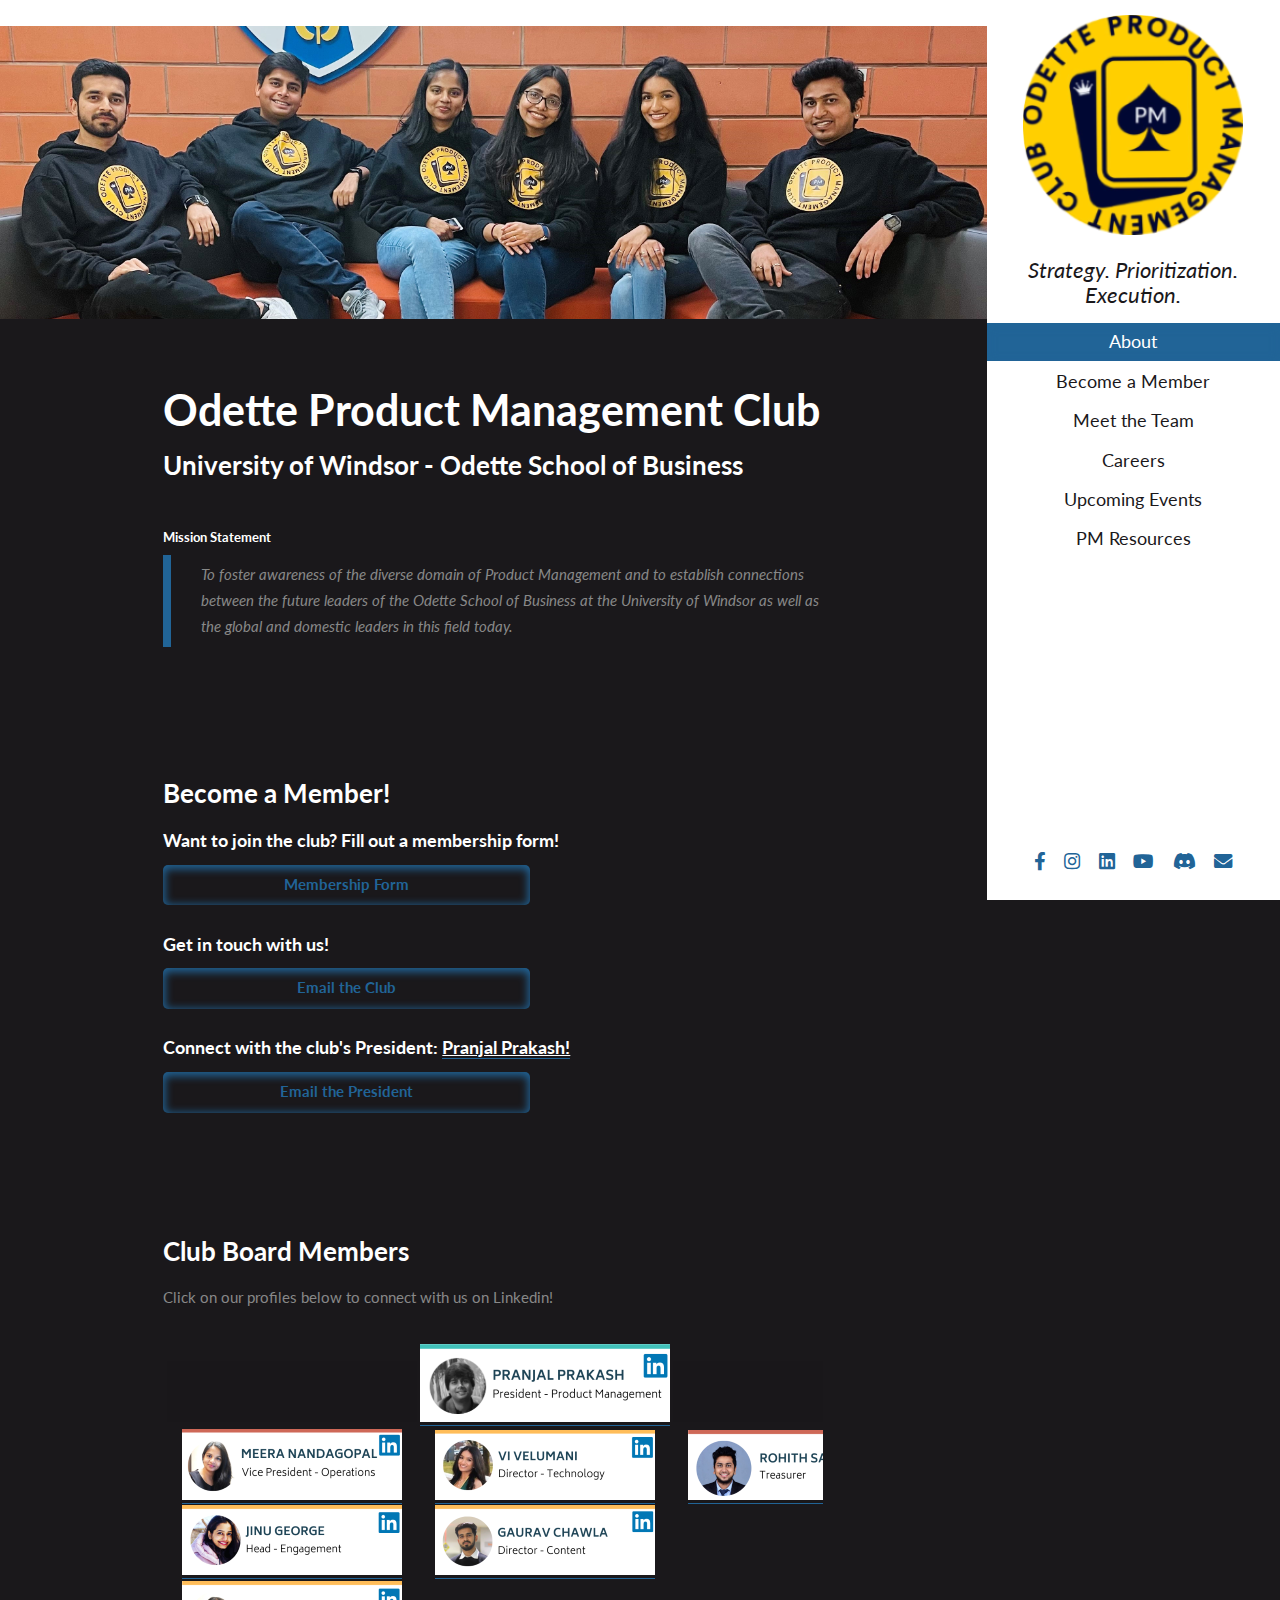
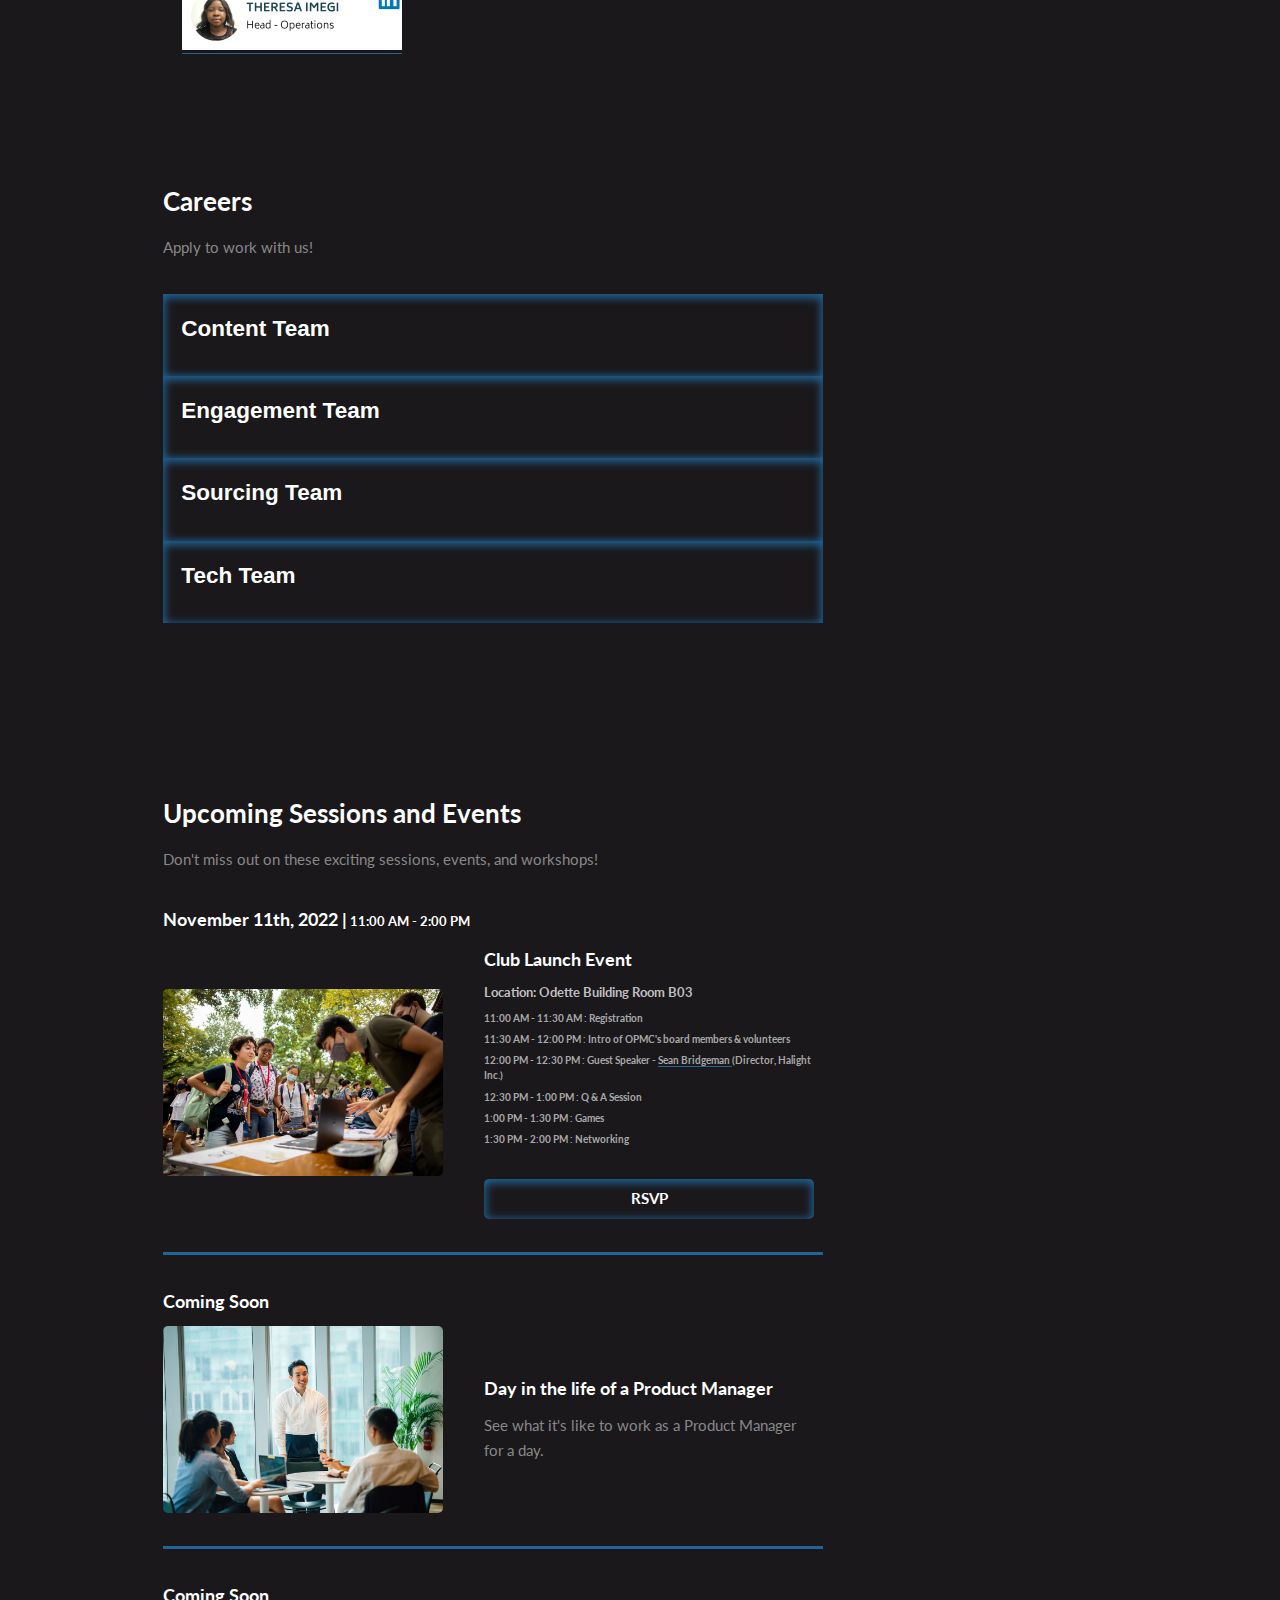
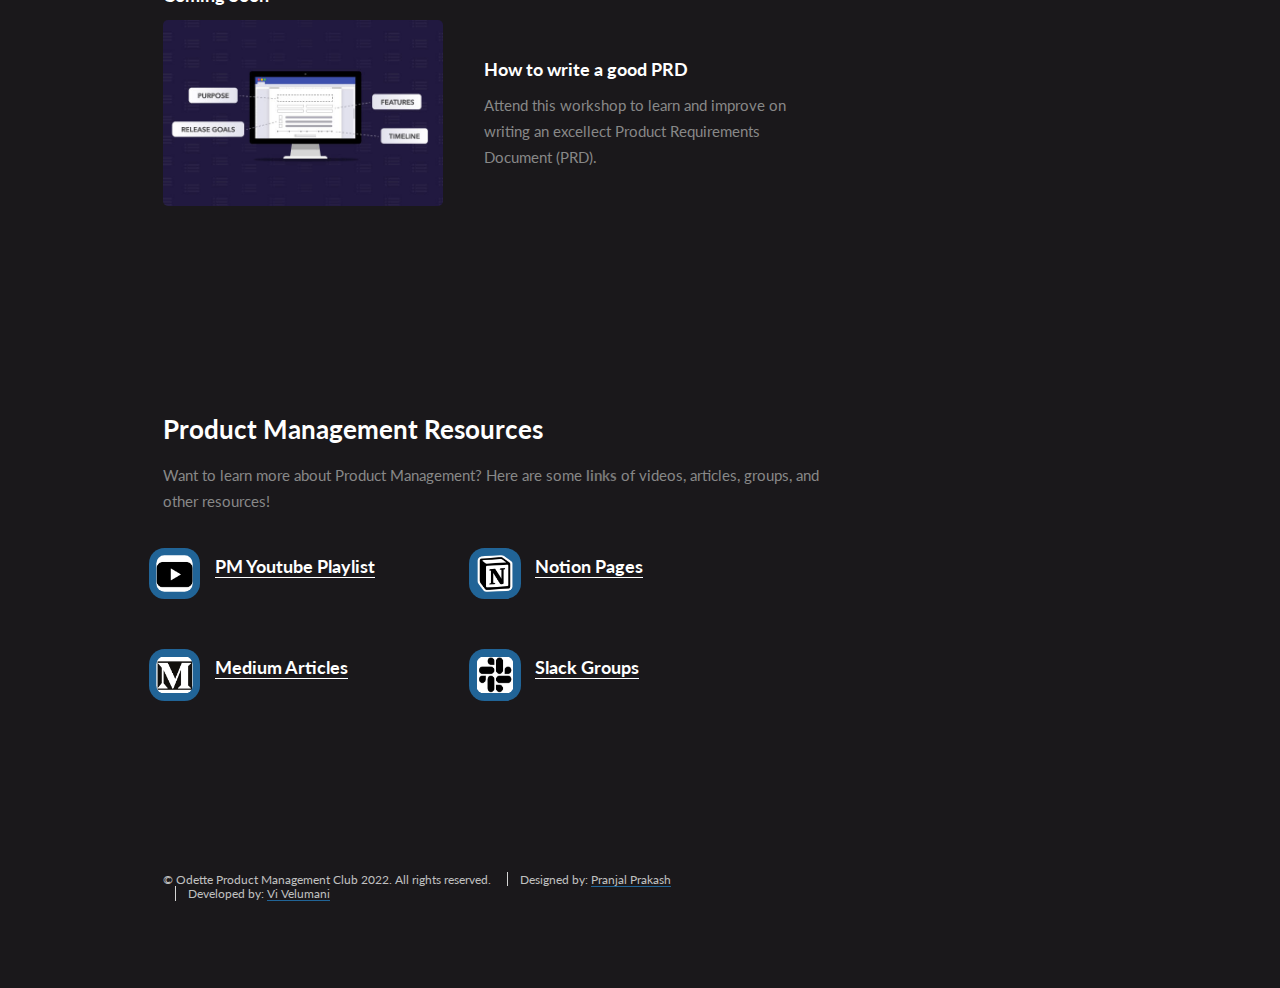
==== commit ff3a1cdc: "hubspot chat addition and minor upkeep updates" ====
--- a/index.html
+++ b/index.html
@@ -1,687 +1,740 @@
-﻿<!DOCTYPE HTML>
+﻿﻿
+<!DOCTYPE HTML>
 <!--
 	Read Only by HTML5 UP
 	html5up.net | @ajlkn
 	Free for personal and commercial use under the CCA 3.0 license (html5up.net/license)
 -->
 <html>
-	<head>
-		<title>Odette Product Management Club</title>
-		<meta charset="utf-8" />
-		<meta name="viewport" content="width=device-width, initial-scale=1, user-scalable=no" />
-		<link rel="stylesheet" href="assets/css/V3main.css" />
-	</head>
-	<body class="is-preload">
-
-		<!-- Header -->
-			<section id="header">
-				<header>
-					<span class="club logo"><img src="images/club_logo.png" alt="Odette PM Club logo" /></span>
-						<!-- <h1 id="club name"><a href="#">Odette Product Management Club</a></h1> -->
+<head>
+	<!-- Google tag (gtag.js) -->
+	<script async src="https://www.googletagmanager.com/gtag/js?id=G-SBE96FKYXC"></script>
+	<script>
+		window.dataLayer = window.dataLayer || [];
+		function gtag() { dataLayer.push(arguments); }
+		gtag('js', new Date());
+
+		gtag('config', 'G-SBE96FKYXC');
+	</script>
+
+	<!-- Google Tag Manager -->
+	<script>
+	(function (w, d, s, l, i) {
+			w[l] = w[l] || []; w[l].push({
+				'gtm.start':
+					new Date().getTime(), event: 'gtm.js'
+			}); var f = d.getElementsByTagName(s)[0],
+				j = d.createElement(s), dl = l != 'dataLayer' ? '&l=' + l : ''; j.async = true; j.src =
+					'https://www.googletagmanager.com/gtm.js?id=' + i + dl; f.parentNode.insertBefore(j, f);
+		})(window, document, 'script', 'dataLayer', 'GTM-KD92QFM');</script>
+	<!-- End Google Tag Manager -->
+
+	<title>Odette Product Management Club</title>
+	<meta charset="utf-8" />
+	<meta name="viewport" content="width=device-width, initial-scale=1, user-scalable=no" />
+	<link rel="stylesheet" href="assets/css/V5main.css" />
+
+
+</head>
+<body class="is-preload">
+
+	<!-- Google Tag Manager (noscript) -->
+	<noscript>
+		<iframe src="https://www.googletagmanager.com/ns.html?id=GTM-KD92QFM"
+				height="0" width="0" style="display:none;visibility:hidden"></iframe>
+	</noscript>
+	<!-- End Google Tag Manager (noscript) -->
+	<!-- Header -->
+	<section id="header">
+		<header>
+			<span class="club logo"><img src="images/club_logo.png" alt="Odette PM Club logo" /></span>
+			<!-- <h1 id="club name"><a href="#">Odette Product Management Club</a></h1> -->
+			<p>
+				Strategy. Prioritization. Execution.<br />
+			</p>
+		</header>
+		<nav id="nav">
+			<ul>
+				<li><a href="#navsecabout" class="active">About</a></li>
+				<li><a href="#navsecmember">Become a Member</a></li>
+				<li><a href="#navsecteam">Meet the Team</a></li>
+				<li><a href="#navseccareer">Careers</a></li>
+				<li><a href="#navsecevents">Upcoming Events</a></li>
+				<li><a href="#navsecpmres">PM Resources</a></li>
+			</ul>
+		</nav>
+		<footer>
+			<ul class="icons">
+				<li id="navsocial"><a href="https://www.facebook.com/Odette-Product-Management-Club-108881581944932" target="_blank" class="icon brands fa-facebook-f"><span class="label">Facebook</span></a></li>
+				<li id="navsocial"><a href="https://www.instagram.com/opmcuwindsor/" target="_blank" class="icon brands fa-instagram"><span class="label">Instagram</span></a></li>
+				<li id="navsocial"><a href="https://www.linkedin.com/company/odette_product_management_club/?viewAsMember=true" target="_blank" class="icon brands fa-linkedin"><span class="label">Linkedin</span></a></li>
+				<li id="navsocial"><a href="https://www.youtube.com/channel/UCDEtDNoWTsvDWjo6Us0eV3Q" target="_blank" class="icon brands fa-youtube"><span class="label">Youtube</span></a></li>
+				<li id="navsocial"><a href="https://discord.com/channels/1012045522166632590/1012045523374583852" target="_blank" class="icon brands fa-discord"><span class="label">Discord</span></a></li>
+				<li id="navsocial"><a href="mailto:pm@uwindsorgss.ca" target="_blank" class="icon solid fa-envelope"><span class="label">Email</span></a></li>
+			</ul>
+		</footer>
+	</section>
+
+	<!-- Wrapper -->
+	<div id="wrapper">
+
+		<!-- Main -->
+		<div id="main">
+
+			<!-- One -->
+			<section id="navsecabout">
+				<div class="image main" data-position="center">
+					<img src="images/club_photo.jpeg" alt="photo of club board members" />
+				</div>
+				<div class="container">
+					<header class="major">
+						<h2>Odette Product Management Club</h2>
+						<p>
+							University of Windsor - Odette School of Business <br />
+						</p>
+					</header>
 					<p>
-						Strategy. Prioritization. Execution.<br />
+						<h5>Mission Statement</h5>
+						<blockquote>To foster awareness of the diverse domain of Product Management and to establish connections between the future leaders of the Odette School of Business at the University of Windsor as well as the global and domestic leaders in this field today.</blockquote>
 					</p>
-				</header>
-				<nav id="nav">
-					<ul>
-						<li><a href="#navsecabout" class="active">About</a></li>
-						<li><a href="#navsecmember">Become a Member</a></li>
-						<li><a href="#navsecteam">Meet the Team</a></li>
-						<li><a href="#navseccareer">Careers</a></li>
-						<li><a href="#navsecevents">Upcoming Events</a></li>
-						<li><a href="#navsecpmres">PM Resources</a></li>
-
+				</div>
+			</section>
+
+			<!-- Two -->
+			<section id="navsecmember">
+				<div class="container">
+					<h3>Become a Member!</h3>
+
+					<h4>Want to join the club? Fill out a membership form!</h4><a href="https://docs.google.com/forms/d/e/1FAIpQLSf1lT8cWo64lU-_o-sE4UMN430kkQt2uPh3c6g4zxIJ34XHuQ/viewform" target="_blank" class="button alt" id="memberform">Membership Form</a><br /><br />
+					<h4>Get in touch with us!</h4><a href="mailto:pm@uwindsorgss.ca" target="_blank" class="button alt" id="contact">Email the Club</a><br /><br />
+					<h4>Connect with the club's President: <a href="https://www.linkedin.com/in/pranjalprakash1/" target="_blank" id="contact"><u>Pranjal Prakash!</u></a></h4><a href="mailto:prakash9@uwindsor.ca" target="_blank" class="button alt" id="contact">Email the President</a><br /><br />
+
+
+				</div>
+			</section>
+
+			<!-- Three -->
+			<section id="navsecteam">
+				<div class="container">
+					<h3>Club Board Members</h3>
+					<p>Click on our profiles below to connect with us on Linkedin!</p>
+					<div class="table-wrapper">
+						<table>
+							<thead>
+								<tr>
+									<th><img src="images/blankbox.jpg" /></th>
+									<th><a href="https://www.linkedin.com/in/pranjalprakash1/" target="_blank" id="hierarchy"><img src="images/pranjalV2.png" /></a></th>
+									<th><img src="images/blankbox.jpg" /></th>
+								</tr>
+							</thead>
+							<tbody>
+
+								<tr>
+									<th><a href="https://www.linkedin.com/in/meera-nandagopal-14560a17/" target="_blank" id="hierarchy"><img src="images/meeraV2.png" /></a></th>
+									<th><a href="https://www.linkedin.com/in/visshrutha-velumani/" target="_blank" id="hierarchy"><img src="images/viV2.png" /></a></th>
+									<th><a href="https://www.linkedin.com/in/rohithsai-sathu/" target="_blank" id="hierarchy"><img src="images/rohithV2.png" /></a></th>
+
+
+
+								</tr>
+								<tr>
+									<th><a href="https://www.linkedin.com/in/jinugeorge-/" target="_blank" id="hierarchy"><img src="images/jinuV2.png" /></a></th>
+									<th><a href="https://www.linkedin.com/in/gaurav-chawla2312/" target="_blank" id="hierarchy"><img src="images/gauravV2.png" /></a></th>
+
+
+
+								</tr>
+								<tr>
+									<th><a href="https://www.linkedin.com/in/theresa-okeoma-imegi-ba51b5130/" target="_blank" id="hierarchy"><img src="images/theresaV2.png" /></a></th>
+
+
+
+								</tr>
+
+							</tbody>
+
+						</table>
+					</div>
+				</div>
+			</section>
+
+			<!-- Four -->
+			<section id="navseccareer">
+				<div class="container">
+					<h3>Careers</h3>
+
+
+					<p>Apply to work with us!</p>
+
+
+
+					<button type="button" id="contentcar" class="collapsible"><h4 style="font-size:1.5em">Content Team</h4></button>
+					<div class="content">
+						<br />
+						<h5><span style="font-size: 1.4em">Role: Content Strategist</span></h5>
+
+						<h5><span style="font-size: 1.2em">Responsibilities:</span></h5>
+
+						<span style="color:#ffffff;font-size: 1.2em">
+							<h6>
+								<blockquote>
+
+									<ul>
+										<li>Responsible for generating ideas for content that is relevant to the club</li>
+										<li>Develop a thorough understanding of the club and its activities</li>
+										<li>Create original content as needed, on deadline and create content that leads to increased online traffic</li>
+										<li>Generate content planning, strategy and scheduling as needed</li>
+										<li>Conducts necessary research for relevant information</li>
+										<li>Understand the needs of the club’s primary audience</li>
+										<li>Responsible for creating content the audience will engage with, leading to more growth</li>
+										<li>Additional responsibilities include fact-checking and analyzing information prior to every publication</li>
+										<li>Able to adapt and rework content for various forms of content sharing, i.e., for broadcast commercials, advertisement campaigns, blogs, articles, press releases, and more</li>
+										<li>Adhere to the club’s style and content requirements</li>
+									</ul>
+
+
+								</blockquote>
+							</h6>
+						</span>
+
+						<h5><span style="font-size: 1.2em">Individuals interested in volunteering for this position can apply below.</span></h5><br />
+
+						<a href="mailto:pm@uwindsorgss.ca?Subject=Content%20Strategist%20Application&Body=NOTE%20-%20Please%20make%20sure%20to%20attach%20your%20RESUME%20in%20this%20email!" target="_blank" class="button primary small fit" id="JDcontentstrategist">Apply!</a>
+						<br /><br />
+					</div>
+
+
+
+					<button type="button" id="engagementcar" class="collapsible"><h4 style="font-size:1.5em">Engagement Team</h4></button>
+					<div class="content">
+						<br />
+						<h5><span style="font-size: 1.4em">Role: Communications Associate</span></h5>
+
+						<h5><span style="font-size: 1.2em">Responsibilities:</span></h5>
+
+						<span style="color:#ffffff;font-size: 1.2em">
+							<h6>
+								<blockquote>
+
+									<ul>
+										<li>Publicizes club activities through email, social media and the club website</li>
+										<li>Works closely with the Secretary to maintain records of correspondence</li>
+										<li>Collaborates with other members of the designated team to create events for the club constituency</li>
+										<li>Works closely with events and communication manager to promote upcoming events</li>
+										<li>Finds ways to use technology to improve club's operations (e.g., communications and outreach)</li>
+										<li>Plans a program of events and activities throughout the year</li>
+										<li>Develops and maintains club’s social media sites</li>
+
+
+
+									</ul>
+
+								</blockquote>
+
+							</h6>
+						</span>
+
+						<h5><span style="font-size: 1.2em">Individuals interested in volunteering for this position can apply below.</span></h5><br />
+
+						<a href="mailto:pm@uwindsorgss.ca?Subject=Communications%20Associate%20Application&Body=NOTE%20-%20Please%20make%20sure%20to%20attach%20your%20RESUME%20in%20this%20email!" target="_blank" class="button primary small fit" id="JDcommunicationsassociate">Apply!</a>
+						<br /><br />
+					</div>
+
+
+
+					<button type="button" id="sourcingcar" class="collapsible"><h4 style="font-size:1.5em">Sourcing Team</h4></button>
+					<div class="content">
+						<br />
+						<h5><span style="font-size: 1.4em">Role: Finance Associate</span></h5>
+
+						<h5><span style="font-size: 1.2em">Responsibilities:</span></h5>
+
+						<span style="color:#ffffff;font-size: 1.2em">
+							<h6>
+								<blockquote>
+
+									<ul>
+										<li>Identify sources for arranging funds for the club</li>
+										<li>Follows best and ethical financial practices as determined by the club</li>
+										<li>Maintains and supervises all financial transactions of the club</li>
+										<li>Pays all club bills on time and maintains bills for all expenditures</li>
+										<li>Works closely with treasurer and meets deadlines</li>
+										<li>Co-ordinates other club activities along with other team members</li>
+									</ul>
+
+								</blockquote>
+							</h6>
+						</span>
+
+						<h5><span style="font-size: 1.2em">Individuals interested in volunteering for this position can apply below.</span></h5><br />
+
+						<a href="mailto:pm@uwindsorgss.ca?Subject=Finance%20Associate%20Application&Body=NOTE%20-%20Please%20make%20sure%20to%20attach%20your%20RESUME%20in%20this%20email!" target="_blank" class="button primary small fit" id="JDfinanceassociate">Apply!</a>
+						<br /><br />
+					</div>
+
+					<button type="button" id="techcar" class="collapsible"><h4 style="font-size:1.5em">Tech Team</h4></button>
+					<div class="content">
+						<br />
+						<h5>No listings for now. Check other departments!</h5>
+						<br />
+					</div>
+
+					<script>
+						var coll = document.getElementsByClassName("collapsible");
+						var i;
+
+						for (i = 0; i < coll.length; i++) {
+							coll[i].addEventListener("click", function () {
+								this.classList.toggle("active");
+								var content = this.nextElementSibling;
+								if (content.style.display === "block") {
+									content.style.display = "none";
+								} else {
+									content.style.display = "block";
+								}
+							});
+						}
+					</script>
+
+				</div>
+			</section>
+
+
+
+			<br />
+			<br />
+			<br />
+
+			<!-- Five -->
+			<section id="navsecevents">
+				<div class="container">
+					<h3>Upcoming Sessions and Events</h3>
+					<p>Don't miss out on these exciting sessions, events, and workshops!</p>
+					<div class="features">
+						<article>
+							<h4>November 11th, 2022 |<span style="font-size:0.7em"> 11:00 AM - 2:00 PM</span></h4>
+							<a href="#" class="image"><img src="images/involvement_fair.jpg" alt="club fair image" /></a>
+							<div class="inner">
+								<!-- <a href="#" class="button alt">RSVP</a> -->
+								<h4>Club Launch Event</h4>
+								<h5 style="color: #bfbfbf">Location: Odette Building Room B03</h5>
+								<h6 style="color: #a8a8a8">11:00 AM - 11:30 AM : Registration</h6>
+								<h6 style="color: #a8a8a8">11:30 AM - 12:00 PM : Intro of OPMC's board members & volunteers</h6>
+								<h6 style="color: #a8a8a8">12:00 PM - 12:30 PM : Guest Speaker - <a href="https://www.linkedin.com/in/sean-bridgeman-b2a30a178/" target="_blank" id="seanbridgeman"> Sean Bridgeman </a> (Director, Halight Inc.)</h6>
+								<h6 style="color: #a8a8a8">12:30 PM - 1:00 PM : Q & A Session</h6>
+								<h6 style="color: #a8a8a8">1:00 PM - 1:30 PM : Games</h6>
+								<h6 style="color: #a8a8a8">1:30 PM - 2:00 PM : Networking</h6><br />
+
+								<a href="https://forms.gle/6iyjrwpiBVFeL8Bx9" target="_blank" class="button small" id="RSVPclublaunch">RSVP</a>
+
+							</div>
+						</article>
+						<article>
+							<h4>Coming Soon</h4>
+							<a href="#" class="image"><img src="images/day_in_the_life.jpg" alt="product manager image" /></a>
+							<div class="inner">
+								<!--<a href="#" class="button alt">RSVP</a> -->
+								<h4>Day in the life of a Product Manager</h4>
+								<p>See what it's like to work as a Product Manager for a day.</p>
+							</div>
+						</article>
+						<article>
+							<h4>Coming Soon</h4>
+							<a href="#" class="image"><img src="images/write_prd.jpg" alt="prd features image" /></a>
+							<div class="inner">
+								<!--<a href="#" class="button alt">RSVP</a> -->
+								<h4>How to write a good PRD</h4>
+								<p>Attend this workshop to learn and improve on writing an excellect Product Requirements Document (PRD).</p>
+							</div>
+						</article>
+					</div>
+				</div>
+			</section>
+			<br />
+			<br />
+			<br />
+
+
+			<!-- Six -->
+			<section id="navsecpmres">
+				<div class="container">
+					<h3>Product Management Resources</h3>
+					<p>Want to learn more about Product Management? Here are some <b>links</b> of videos, articles, groups, and other resources!</p>
+					<ul class="feature-images">
+						<li><img src="images/youtube_logo.png" alt="youtube"><h4><a href="https://t.co/60WIJSJ1Ue" target="_blank" id="resources">PM Youtube Playlist</a></h4></li>
+						<li><img src="images/notion_logo.png" alt="notion"><h4><a href="https://www.notion.so/templates/notions-product-management-system" target="_blank" id="resources">Notion Pages</a></h4></li>
+						<li><img src="images/medium_logo.png" alt="medium"><h4><a href="https://medium.com/tag/product-management/top/all-time" target="_blank" id="resources">Medium Articles</a></h4></li>
+						<li><img src="images/slack_logo.png" alt="slack"><h4><a href="https://join.slack.com/t/pminterview/shared_invite/zt-1g73r4xci-VeTkA6sg1ehXrmiPLZ3l4Q" target="_blank" id="resources">Slack Groups</a></h4></li>
 					</ul>
-				</nav>
-				<footer>
-					<ul class="icons">
-						<li id="navsocial"><a href="https://www.facebook.com/Odette-Product-Management-Club-108881581944932" target="_blank" class="icon brands fa-facebook-f"><span class="label">Facebook</span></a></li>
-						<li id="navsocial"><a href="https://www.instagram.com/opmcuwindsor/" target="_blank" class="icon brands fa-instagram"><span class="label">Instagram</span></a></li>
-						<li id="navsocial"><a href="https://www.linkedin.com/company/odette_product_management_club/?viewAsMember=true" target="_blank" class="icon brands fa-linkedin"><span class="label">Linkedin</span></a></li>
-						<li id="navsocial"><a href="https://www.youtube.com/channel/UCDEtDNoWTsvDWjo6Us0eV3Q" target="_blank" class="icon brands fa-youtube"><span class="label">Youtube</span></a></li>
-						<li id="navsocial"><a href="https://discord.com/channels/1012045522166632590/1012045523374583852" target="_blank" class="icon brands fa-discord"><span class="label">Discord</span></a></li>
-						<li id="navsocial"><a href="mailto:pm@uwindsorgss.ca" target="_blank" class="icon solid fa-envelope"><span class="label">Email</span></a></li>
-					</ul>
-				</footer>
+
+				</div>
 			</section>
 
-		<!-- Wrapper -->
-			<div id="wrapper">
-
-				<!-- Main -->
-				<div id="main">
-
-					<!-- One -->
-					<section id="navsecabout">
-						<div class="image main" data-position="center">
-							<img src="images/headerimage3.jpg" alt="header image of data constellation" />
-						</div>
-						<div class="container">
-							<header class="major">
-								<h2>Odette Product Management Club</h2>
-								<p>
-									University of Windsor - Odette School of Business <br />
-								</p>
-							</header>
-							<p>
-								<h5>Mission Statement</h5>
-								<blockquote>To foster awareness of the diverse domain of Product Management and to establish connections between the future leaders of the Odette School of Business at the University of Windsor as well as the global and domestic leaders in this field today.</blockquote>
-							</p>
-						</div>
-					</section>
-
-					<!-- Two -->
-					<section id="navsecmember">
-						<div class="container">
-							<h3>Become a Member!</h3>
-
-							<h4>Want to join the club? Fill out a membership form!</h4><a href="https://docs.google.com/forms/d/e/1FAIpQLSf1lT8cWo64lU-_o-sE4UMN430kkQt2uPh3c6g4zxIJ34XHuQ/viewform" target="_blank" class="button alt" id="memberform">Membership Form</a><br /><br />
-							<h4>Get in touch with us!</h4><a href="mailto:pm@uwindsorgss.ca" target="_blank" class="button alt" id="contact">Email the Club</a><br /><br />
-							<h4>Connect with the club's President: <a href="https://www.linkedin.com/in/pranjalprakash1/" target="_blank" id="contact"><u>Pranjal Prakash!</u></a></h4><a href="mailto:prakash9@uwindsor.ca" target="_blank" class="button alt" id="contact">Email the President</a><br /><br />
-
-
-						</div>
-					</section>
-
-					<!-- Three -->
-					<section id="navsecteam">
-						<div class="container">
-							<h3>Club Board Members</h3>
-							<p>Click on our profiles below to connect with us on Linkedin!</p>
-							<div class="table-wrapper">
-								<table>
-									<thead>
-										<tr>
-											<th><img src="images/blankbox.jpg" /></th>
-											<th><a href="https://www.linkedin.com/in/pranjalprakash1/" target="_blank" id="hierarchy"><img src="images/pranjalV2.png" /></a></th>
-											<th><img src="images/blankbox.jpg" /></th>
-										</tr>
-									</thead>
-									<tbody>
-
-										<tr>
-											<th><a href="https://www.linkedin.com/in/meera-nandagopal-14560a17/" target="_blank" id="hierarchy"><img src="images/meeraV2.png" /></a></th>
-											<th><a href="https://www.linkedin.com/in/visshrutha-velumani/" target="_blank" id="hierarchy"><img src="images/viV2.png" /></a></th>
-											<th><a href="https://www.linkedin.com/in/rohithsai-sathu/" target="_blank" id="hierarchy"><img src="images/rohithV2.png" /></a></th>
-
-
-
-										</tr>
-										<tr>
-											<th><a href="https://www.linkedin.com/in/jinugeorge-/" target="_blank" id="hierarchy"><img src="images/jinuV2.png" /></a></th>
-											<th><a href="https://www.linkedin.com/in/gaurav-chawla2312/" target="_blank" id="hierarchy"><img src="images/gauravV2.png" /></a></th>
-
-
-
-										</tr>
-										<tr>
-											<th><a href="https://www.linkedin.com/in/theresa-okeoma-imegi-ba51b5130/" target="_blank" id="hierarchy"><img src="images/theresaV2.png" /></a></th>
-
-
-
-										</tr>
-
-									</tbody>
-
-								</table>
-							</div>
-						</div>
-					</section>
-
-					<!-- Four -->
-					<section id="navseccareer">
-						<div class="container">
-							<h3>Careers</h3>
-
-
-							<p>Apply to work with us!</p>
-
-
-
-							<button type="button"  id="contentcar" class="collapsible"><h4 style="font-size:1.5em">Content Team</h4></button>
-							<div class="content">
-								<br />
-								<h5><span style="font-size: 1.4em">Role: Content Strategist</span></h5>
-
-								<h5><span style="font-size: 1.2em">Responsibilities:</span></h5>
-
-								<span style="color:#ffffff;font-size: 1.2em">
-									<h6>
-										<blockquote>
-
-											<ul>
-												<li>Responsible for generating ideas for content that is relevant to the club</li>
-												<li>Develop a thorough understanding of the club and its activities</li>
-												<li>Create original content as needed, on deadline and create content that leads to increased online traffic</li>
-												<li>Generate content planning, strategy and scheduling as needed</li>
-												<li>Conducts necessary research for relevant information</li>
-												<li>Understand the needs of the club’s primary audience</li>
-												<li>Responsible for creating content the audience will engage with, leading to more growth</li>
-												<li>Additional responsibilities include fact-checking and analyzing information prior to every publication</li>
-												<li>Able to adapt and rework content for various forms of content sharing, i.e., for broadcast commercials, advertisement campaigns, blogs, articles, press releases, and more</li>
-												<li>Adhere to the club’s style and content requirements</li>
+
+			<!-- Extra
+								<section id="six">
+									<div class="container">
+										<h3>Elements</h3>
+
+										<section>
+											<h4>Text</h4>
+											<p>
+												This is <b>bold</b> and this is <strong>strong</strong>. This is <i>italic</i> and this is <em>emphasized</em>.
+												This is <sup>superscript</sup> text and this is <sub>subscript</sub> text.
+												This is <u>underlined</u> and this is code: <code>for (;;) { ... }</code>. Finally, <a href="#">this is a link</a>.
+											</p>
+											<hr />
+											<header>
+												<h4>Heading with a Subtitle</h4>
+												<p>Lorem ipsum dolor sit amet nullam id egestas urna aliquam</p>
+											</header>
+											<p>Nunc lacinia ante nunc ac lobortis. Interdum adipiscing gravida odio porttitor sem non mi integer non faucibus ornare mi ut ante amet placerat aliquet. Volutpat eu sed ante lacinia sapien lorem accumsan varius montes viverra nibh in adipiscing blandit tempus accumsan.</p>
+											<header>
+												<h5>Heading with a Subtitle</h5>
+												<p>Lorem ipsum dolor sit amet nullam id egestas urna aliquam</p>
+											</header>
+											<p>Nunc lacinia ante nunc ac lobortis. Interdum adipiscing gravida odio porttitor sem non mi integer non faucibus ornare mi ut ante amet placerat aliquet. Volutpat eu sed ante lacinia sapien lorem accumsan varius montes viverra nibh in adipiscing blandit tempus accumsan.</p>
+											<hr />
+											<h2>Heading Level 2</h2>
+											<h3>Heading Level 3</h3>
+											<h4>Heading Level 4</h4>
+											<h5>Heading Level 5</h5>
+											<h6>Heading Level 6</h6>
+											<hr />
+											<h5>Blockquote</h5>
+											<blockquote>Fringilla nisl. Donec accumsan interdum nisi, quis tincidunt felis sagittis eget tempus euismod. Vestibulum ante ipsum primis in faucibus vestibulum. Blandit adipiscing eu felis iaculis volutpat ac adipiscing accumsan faucibus. Vestibulum ante ipsum primis in faucibus lorem ipsum dolor sit amet nullam adipiscing eu felis.</blockquote>
+											<h5>Preformatted</h5>
+											<pre><code>i = 0;
+
+			while (!deck.isInOrder()) {
+				print 'Iteration ' + i;
+				deck.shuffle();
+				i++;
+			}
+
+			print 'It took ' + i + ' iterations to sort the deck.';</code></pre>
+										</section>
+
+										<section>
+											<h4>Lists</h4>
+											<div class="row">
+												<div class="col-6 col-12-xsmall">
+													<h5>Unordered</h5>
+													<ul>
+														<li>Dolor pulvinar etiam magna etiam.</li>
+														<li>Sagittis adipiscing lorem eleifend.</li>
+														<li>Felis enim feugiat dolore viverra.</li>
+													</ul>
+													<h5>Alternate</h5>
+													<ul class="alt">
+														<li>Dolor pulvinar etiam magna etiam.</li>
+														<li>Sagittis adipiscing lorem eleifend.</li>
+														<li>Felis enim feugiat dolore viverra.</li>
+													</ul>
+												</div>
+												<div class="col-6 col-12-xsmall">
+													<h5>Ordered</h5>
+													<ol>
+														<li>Dolor pulvinar etiam magna etiam.</li>
+														<li>Etiam vel felis at lorem sed viverra.</li>
+														<li>Felis enim feugiat dolore viverra.</li>
+														<li>Dolor pulvinar etiam magna etiam.</li>
+														<li>Etiam vel felis at lorem sed viverra.</li>
+														<li>Felis enim feugiat dolore viverra.</li>
+													</ol>
+													<h5>Icons</h5>
+													<ul class="icons">
+														<li><a href="#" class="icon brands fa-twitter"><span class="label">Twitter</span></a></li>
+														<li><a href="#" class="icon brands fa-facebook-f"><span class="label">Facebook</span></a></li>
+														<li><a href="#" class="icon brands fa-instagram"><span class="label">Instagram</span></a></li>
+														<li><a href="#" class="icon brands fa-github"><span class="label">Github</span></a></li>
+														<li><a href="#" class="icon brands fa-dribbble"><span class="label">Dribbble</span></a></li>
+														<li><a href="#" class="icon brands fa-tumblr"><span class="label">Tumblr</span></a></li>
+													</ul>
+												</div>
+											</div>
+											<h5>Actions</h5>
+											<ul class="actions">
+												<li><a href="#" class="button primary">Default</a></li>
+												<li><a href="#" class="button">Default</a></li>
+												<li><a href="#" class="button alt">Default</a></li>
 											</ul>
-
-
-										</blockquote>
-									</h6>
-
-
-								</span>
-
-								<a href="mailto:pm@uwindsorgss.ca?Subject=Content%20Strategist%20Application&Body=NOTE%20-%20Please%20make%20sure%20to%20attach%20your%20RESUME%20in%20this%20email!" target="_blank" class="button primary small fit" id="JDcontentstrategist">Apply!</a>
-								<br /><br />
-							</div>
-
-
-
-							<button type="button" id="engagementcar" class="collapsible"><h4 style="font-size:1.5em">Engagement Team</h4></button>
-							<div class="content">
-								<br />
-								<h5><span style="font-size: 1.4em">Role: Communications Associate</span></h5>
-
-								<h5><span style="font-size: 1.2em">Responsibilities:</span></h5>
-
-								<span style="color:#ffffff;font-size: 1.2em">
-									<h6>
-										<blockquote>
-
-											<ul>
-												<li>Publicizes club activities through email, social media and the club website</li>
-												<li>Works closely with the Secretary to maintain records of correspondence</li>
-												<li>Collaborates with other members of the designated team to create events for the club constituency</li>
-												<li>Works closely with events and communication manager to promote upcoming events</li>
-												<li>Finds ways to use technology to improve club's operations (e.g., communications and outreach)</li>
-												<li>Plans a program of events and activities throughout the year</li>
-												<li>Develops and maintains club’s social media sites</li>
-
-
-
+											<ul class="actions small">
+												<li><a href="#" class="button primary small">Small</a></li>
+												<li><a href="#" class="button small">Small</a></li>
+												<li><a href="#" class="button alt small">Small</a></li>
 											</ul>
-
-										</blockquote>
-
-									</h6>
-								</span>
-
-								<a href="mailto:pm@uwindsorgss.ca?Subject=Communications%20Associate%20Application&Body=NOTE%20-%20Please%20make%20sure%20to%20attach%20your%20RESUME%20in%20this%20email!" target="_blank" class="button primary small fit">Apply!</a>
-								<br /><br />
-
-							</div>
-
-
-
-							<button type="button" id="sourcingcar" class="collapsible"><h4 style="font-size:1.5em">Sourcing Team</h4></button>
-							<div class="content">
-								<br />
-								<h5><span style="font-size: 1.4em">Role: Finance Associate </span></h5>
-
-								<h5><span style="font-size: 1.2em">Responsibilities:</span></h5>
-
-								<span style="color:#ffffff;font-size: 1.2em">
-									<h6>
-										<blockquote>
-
-											<ul>
-												<li>Identify sources for arranging funds for the club</li>
-												<li>Follows best and ethical financial practices as determined by the club</li>
-												<li>Maintains and supervises all financial transactions of the club</li>
-												<li>Pays all club bills on time and maintains bills for all expenditures</li>
-												<li>Works closely with treasurer and meets deadlines</li>
-												<li>Co-ordinates other club activities along with other team members</li>
+											<div class="row">
+												<div class="col-3 col-6-medium col-12-xsmall">
+													<ul class="actions stacked">
+														<li><a href="#" class="button primary">Default</a></li>
+														<li><a href="#" class="button">Default</a></li>
+														<li><a href="#" class="button alt">Default</a></li>
+													</ul>
+												</div>
+												<div class="col-3 col-6 col-12-xsmall">
+													<ul class="actions stacked">
+														<li><a href="#" class="button primary small">Small</a></li>
+														<li><a href="#" class="button small">Small</a></li>
+														<li><a href="#" class="button alt small">Small</a></li>
+													</ul>
+												</div>
+												<div class="col-3 col-6-medium col-12-xsmall">
+													<ul class="actions stacked">
+														<li><a href="#" class="button primary fit">Default</a></li>
+														<li><a href="#" class="button fit">Default</a></li>
+														<li><a href="#" class="button alt fit">Default</a></li>
+													</ul>
+												</div>
+												<div class="col-3 col-6-medium col-12-xsmall">
+													<ul class="actions stacked">
+														<li><a href="#" class="button primary small fit">Small</a></li>
+														<li><a href="#" class="button small fit">Small</a></li>
+														<li><a href="#" class="button alt small fit">Small</a></li>
+													</ul>
+												</div>
+											</div>
+										</section>
+
+										<section>
+											<h4>Table</h4>
+											<h5>Default</h5>
+											<div class="table-wrapper">
+												<table>
+													<thead>
+														<tr>
+															<th>Name</th>
+															<th>Description</th>
+															<th>Price</th>
+														</tr>
+													</thead>
+													<tbody>
+														<tr>
+															<td>Item One</td>
+															<td>Ante turpis integer aliquet porttitor.</td>
+															<td>29.99</td>
+														</tr>
+														<tr>
+															<td>Item Two</td>
+															<td>Vis ac commodo adipiscing arcu aliquet.</td>
+															<td>19.99</td>
+														</tr>
+														<tr>
+															<td>Item Three</td>
+															<td> Morbi faucibus arcu accumsan lorem.</td>
+															<td>29.99</td>
+														</tr>
+														<tr>
+															<td>Item Four</td>
+															<td>Vitae integer tempus condimentum.</td>
+															<td>19.99</td>
+														</tr>
+														<tr>
+															<td>Item Five</td>
+															<td>Ante turpis integer aliquet porttitor.</td>
+															<td>29.99</td>
+														</tr>
+													</tbody>
+													<tfoot>
+														<tr>
+															<td colspan="2"></td>
+															<td>100.00</td>
+														</tr>
+													</tfoot>
+												</table>
+											</div>
+
+											<h5>Alternate</h5>
+											<div class="table-wrapper">
+												<table class="alt">
+													<thead>
+														<tr>
+															<th>Name</th>
+															<th>Description</th>
+															<th>Price</th>
+														</tr>
+													</thead>
+													<tbody>
+														<tr>
+															<td>Item One</td>
+															<td>Ante turpis integer aliquet porttitor.</td>
+															<td>29.99</td>
+														</tr>
+														<tr>
+															<td>Item Two</td>
+															<td>Vis ac commodo adipiscing arcu aliquet.</td>
+															<td>19.99</td>
+														</tr>
+														<tr>
+															<td>Item Three</td>
+															<td> Morbi faucibus arcu accumsan lorem.</td>
+															<td>29.99</td>
+														</tr>
+														<tr>
+															<td>Item Four</td>
+															<td>Vitae integer tempus condimentum.</td>
+															<td>19.99</td>
+														</tr>
+														<tr>
+															<td>Item Five</td>
+															<td>Ante turpis integer aliquet porttitor.</td>
+															<td>29.99</td>
+														</tr>
+													</tbody>
+													<tfoot>
+														<tr>
+															<td colspan="2"></td>
+															<td>100.00</td>
+														</tr>
+													</tfoot>
+												</table>
+											</div>
+										</section>
+
+										<section>
+											<h4>Buttons</h4>
+											<ul class="actions">
+												<li><a href="#" class="button primary">Primary</a></li>
+												<li><a href="#" class="button">Default</a></li>
+												<li><a href="#" class="button alt">Alternate</a></li>
 											</ul>
-
-										</blockquote>
-									</h6>
-								</span>
-
-								<a href="mailto:pm@uwindsorgss.ca?Subject=Finance%20Associate%20Application&Body=NOTE%20-%20Please%20make%20sure%20to%20attach%20your%20RESUME%20in%20this%20email!" target="_blank" class="button primary small fit">Apply!</a>
-								<br /><br />
-
-							</div>
-
-							<button type="button" id="techcar" class="collapsible"><h4 style="font-size:1.5em">Tech Team</h4></button>
-							<div class="content">
-								<br />
-								<h5>No listings for now. Check other departments!</h5>
-								<br />
-							</div>
-
-							<script>
-								var coll = document.getElementsByClassName("collapsible");
-								var i;
-
-								for (i = 0; i < coll.length; i++) {
-									coll[i].addEventListener("click", function () {
-										this.classList.toggle("active");
-										var content = this.nextElementSibling;
-										if (content.style.display === "block") {
-											content.style.display = "none";
-										} else {
-											content.style.display = "block";
-										}
-									});
-								}
-							</script>
-
-						</div>
-					</section>
-				
-				
-
-				<br />
-				<br />
-				<br />
-
-				<!-- Five -->
-				<section id="navsecevents">
-					<div class="container">
-						<h3>Upcoming Sessions and Events</h3>
-						<p>Don't miss out on these exciting sessions, events, and workshops!</p>
-						<div class="features">
-							<article>
-								<h4>Coming Soon</h4>
-								<a href="#" class="image"><img src="images/involvement_fair.jpg" alt="club fair image" /></a>
-								<div class="inner">
-									<!-- <a href="#" class="button alt">RSVP</a> -->
-									<h4>Club Launch Event</h4>
-									<p>Attend our first-ever club launch and get to know what we are all about!</p>
-								</div>
-							</article>
-							<article>
-								<h4>Coming Soon</h4>
-								<a href="#" class="image"><img src="images/day_in_the_life.jpg" alt="product manager image" /></a>
-								<div class="inner">
-									<!--<a href="#" class="button alt">RSVP</a> -->
-									<h4>Day in the life of a Product Manager</h4>
-									<p>See what it's like to work as a Product Manager for a day.</p>
-								</div>
-							</article>
-							<article>
-								<h4>Coming Soon</h4>
-								<a href="#" class="image"><img src="images/write_prd.jpg" alt="prd features image" /></a>
-								<div class="inner">
-									<!--<a href="#" class="button alt">RSVP</a> -->
-									<h4>How to write a good PRD</h4>
-									<p>Attend this workshop to learn and improve on writing an excellect Product Requirements Document (PRD).</p>
-								</div>
-							</article>
-						</div>
-					</div>
-				</section>
-				<br />
-				<br />
-				<br />
-
-
-				<!-- Six -->
-				<section id="navsecpmres">
-					<div class="container">
-						<h3>Product Management Resources</h3>
-						<p>Want to learn more about Product Management? Here are some <b>links</b> of videos, articles, groups, and other resources!</p>
-						<ul class="feature-images">
-							<li><img src="images/youtube_logo.png" alt="youtube"><h4><a href="https://t.co/60WIJSJ1Ue" target="_blank" id="resources">PM Youtube Playlist</a></h4></li>
-							<li><img src="images/notion_logo.png" alt="notion"><h4><a href="https://www.notion.so/templates/notions-product-management-system" target="_blank" id="resources">Notion Pages</a></h4></li>
-							<li><img src="images/medium_logo.png" alt="medium"><h4><a href="https://medium.com/tag/product-management/top/all-time" target="_blank" id="resources">Medium Articles</a></h4></li>
-							<li><img src="images/slack_logo.png" alt="slack"><h4><a href="https://join.slack.com/t/pminterview/shared_invite/zt-1g73r4xci-VeTkA6sg1ehXrmiPLZ3l4Q" target="_blank" id="resources">Slack Groups</a></h4></li>
-						</ul>
-
-					</div>
-				</section>
-
-				<!-- Extra
-				<section id="seven">
-					<div class="container">
-						<h3>Elements</h3>
-
-						<section>
-							<h4>Text</h4>
-							<p>
-								This is <b>bold</b> and this is <strong>strong</strong>. This is <i>italic</i> and this is <em>emphasized</em>.
-								This is <sup>superscript</sup> text and this is <sub>subscript</sub> text.
-								This is <u>underlined</u> and this is code: <code>for (;;) { ... }</code>. Finally, <a href="#">this is a link</a>.
-							</p>
-							<hr />
-							<header>
-								<h4>Heading with a Subtitle</h4>
-								<p>Lorem ipsum dolor sit amet nullam id egestas urna aliquam</p>
-							</header>
-							<p>Nunc lacinia ante nunc ac lobortis. Interdum adipiscing gravida odio porttitor sem non mi integer non faucibus ornare mi ut ante amet placerat aliquet. Volutpat eu sed ante lacinia sapien lorem accumsan varius montes viverra nibh in adipiscing blandit tempus accumsan.</p>
-							<header>
-								<h5>Heading with a Subtitle</h5>
-								<p>Lorem ipsum dolor sit amet nullam id egestas urna aliquam</p>
-							</header>
-							<p>Nunc lacinia ante nunc ac lobortis. Interdum adipiscing gravida odio porttitor sem non mi integer non faucibus ornare mi ut ante amet placerat aliquet. Volutpat eu sed ante lacinia sapien lorem accumsan varius montes viverra nibh in adipiscing blandit tempus accumsan.</p>
-							<hr />
-							<h2>Heading Level 2</h2>
-							<h3>Heading Level 3</h3>
-							<h4>Heading Level 4</h4>
-							<h5>Heading Level 5</h5>
-							<h6>Heading Level 6</h6>
-							<hr />
-							<h5>Blockquote</h5>
-							<blockquote>Fringilla nisl. Donec accumsan interdum nisi, quis tincidunt felis sagittis eget tempus euismod. Vestibulum ante ipsum primis in faucibus vestibulum. Blandit adipiscing eu felis iaculis volutpat ac adipiscing accumsan faucibus. Vestibulum ante ipsum primis in faucibus lorem ipsum dolor sit amet nullam adipiscing eu felis.</blockquote>
-							<h5>Preformatted</h5>
-							<pre><code>i = 0;
-
-	while (!deck.isInOrder()) {
-		print 'Iteration ' + i;
-		deck.shuffle();
-		i++;
-	}
-
-	print 'It took ' + i + ' iterations to sort the deck.';</code></pre>
-						</section>
-
-						<section>
-							<h4>Lists</h4>
-							<div class="row">
-								<div class="col-6 col-12-xsmall">
-									<h5>Unordered</h5>
-									<ul>
-										<li>Dolor pulvinar etiam magna etiam.</li>
-										<li>Sagittis adipiscing lorem eleifend.</li>
-										<li>Felis enim feugiat dolore viverra.</li>
-									</ul>
-									<h5>Alternate</h5>
-									<ul class="alt">
-										<li>Dolor pulvinar etiam magna etiam.</li>
-										<li>Sagittis adipiscing lorem eleifend.</li>
-										<li>Felis enim feugiat dolore viverra.</li>
-									</ul>
-								</div>
-								<div class="col-6 col-12-xsmall">
-									<h5>Ordered</h5>
-									<ol>
-										<li>Dolor pulvinar etiam magna etiam.</li>
-										<li>Etiam vel felis at lorem sed viverra.</li>
-										<li>Felis enim feugiat dolore viverra.</li>
-										<li>Dolor pulvinar etiam magna etiam.</li>
-										<li>Etiam vel felis at lorem sed viverra.</li>
-										<li>Felis enim feugiat dolore viverra.</li>
-									</ol>
-									<h5>Icons</h5>
-									<ul class="icons">
-										<li><a href="#" class="icon brands fa-twitter"><span class="label">Twitter</span></a></li>
-										<li><a href="#" class="icon brands fa-facebook-f"><span class="label">Facebook</span></a></li>
-										<li><a href="#" class="icon brands fa-instagram"><span class="label">Instagram</span></a></li>
-										<li><a href="#" class="icon brands fa-github"><span class="label">Github</span></a></li>
-										<li><a href="#" class="icon brands fa-dribbble"><span class="label">Dribbble</span></a></li>
-										<li><a href="#" class="icon brands fa-tumblr"><span class="label">Tumblr</span></a></li>
-									</ul>
-								</div>
-							</div>
-							<h5>Actions</h5>
-							<ul class="actions">
-								<li><a href="#" class="button primary">Default</a></li>
-								<li><a href="#" class="button">Default</a></li>
-								<li><a href="#" class="button alt">Default</a></li>
-							</ul>
-							<ul class="actions small">
-								<li><a href="#" class="button primary small">Small</a></li>
-								<li><a href="#" class="button small">Small</a></li>
-								<li><a href="#" class="button alt small">Small</a></li>
-							</ul>
-							<div class="row">
-								<div class="col-3 col-6-medium col-12-xsmall">
-									<ul class="actions stacked">
-										<li><a href="#" class="button primary">Default</a></li>
-										<li><a href="#" class="button">Default</a></li>
-										<li><a href="#" class="button alt">Default</a></li>
-									</ul>
-								</div>
-								<div class="col-3 col-6 col-12-xsmall">
-									<ul class="actions stacked">
-										<li><a href="#" class="button primary small">Small</a></li>
-										<li><a href="#" class="button small">Small</a></li>
-										<li><a href="#" class="button alt small">Small</a></li>
-									</ul>
-								</div>
-								<div class="col-3 col-6-medium col-12-xsmall">
-									<ul class="actions stacked">
-										<li><a href="#" class="button primary fit">Default</a></li>
-										<li><a href="#" class="button fit">Default</a></li>
-										<li><a href="#" class="button alt fit">Default</a></li>
-									</ul>
-								</div>
-								<div class="col-3 col-6-medium col-12-xsmall">
-									<ul class="actions stacked">
-										<li><a href="#" class="button primary small fit">Small</a></li>
-										<li><a href="#" class="button small fit">Small</a></li>
-										<li><a href="#" class="button alt small fit">Small</a></li>
-									</ul>
-								</div>
-							</div>
-						</section>
-
-						<section>
-							<h4>Table</h4>
-							<h5>Default</h5>
-							<div class="table-wrapper">
-								<table>
-									<thead>
-										<tr>
-											<th>Name</th>
-											<th>Description</th>
-											<th>Price</th>
-										</tr>
-									</thead>
-									<tbody>
-										<tr>
-											<td>Item One</td>
-											<td>Ante turpis integer aliquet porttitor.</td>
-											<td>29.99</td>
-										</tr>
-										<tr>
-											<td>Item Two</td>
-											<td>Vis ac commodo adipiscing arcu aliquet.</td>
-											<td>19.99</td>
-										</tr>
-										<tr>
-											<td>Item Three</td>
-											<td> Morbi faucibus arcu accumsan lorem.</td>
-											<td>29.99</td>
-										</tr>
-										<tr>
-											<td>Item Four</td>
-											<td>Vitae integer tempus condimentum.</td>
-											<td>19.99</td>
-										</tr>
-										<tr>
-											<td>Item Five</td>
-											<td>Ante turpis integer aliquet porttitor.</td>
-											<td>29.99</td>
-										</tr>
-									</tbody>
-									<tfoot>
-										<tr>
-											<td colspan="2"></td>
-											<td>100.00</td>
-										</tr>
-									</tfoot>
-								</table>
-							</div>
-
-							<h5>Alternate</h5>
-							<div class="table-wrapper">
-								<table class="alt">
-									<thead>
-										<tr>
-											<th>Name</th>
-											<th>Description</th>
-											<th>Price</th>
-										</tr>
-									</thead>
-									<tbody>
-										<tr>
-											<td>Item One</td>
-											<td>Ante turpis integer aliquet porttitor.</td>
-											<td>29.99</td>
-										</tr>
-										<tr>
-											<td>Item Two</td>
-											<td>Vis ac commodo adipiscing arcu aliquet.</td>
-											<td>19.99</td>
-										</tr>
-										<tr>
-											<td>Item Three</td>
-											<td> Morbi faucibus arcu accumsan lorem.</td>
-											<td>29.99</td>
-										</tr>
-										<tr>
-											<td>Item Four</td>
-											<td>Vitae integer tempus condimentum.</td>
-											<td>19.99</td>
-										</tr>
-										<tr>
-											<td>Item Five</td>
-											<td>Ante turpis integer aliquet porttitor.</td>
-											<td>29.99</td>
-										</tr>
-									</tbody>
-									<tfoot>
-										<tr>
-											<td colspan="2"></td>
-											<td>100.00</td>
-										</tr>
-									</tfoot>
-								</table>
-							</div>
-						</section>
-
-						<section>
-							<h4>Buttons</h4>
-							<ul class="actions">
-								<li><a href="#" class="button primary">Primary</a></li>
-								<li><a href="#" class="button">Default</a></li>
-								<li><a href="#" class="button alt">Alternate</a></li>
-							</ul>
-							<ul class="actions">
-								<li><a href="#" class="button primary large">Large</a></li>
-								<li><a href="#" class="button">Default</a></li>
-								<li><a href="#" class="button alt small">Small</a></li>
-							</ul>
-							<ul class="actions fit">
-								<li><a href="#" class="button primary fit">Fit</a></li>
-								<li><a href="#" class="button fit">Fit</a></li>
-								<li><a href="#" class="button alt fit">Fit</a></li>
-							</ul>
-							<ul class="actions fit small">
-								<li><a href="#" class="button primary fit small">Fit + Small</a></li>
-								<li><a href="#" class="button fit small">Fit + Small</a></li>
-								<li><a href="#" class="button alt fit small">Fit + Small</a></li>
-							</ul>
-							<ul class="actions">
-								<li><a href="#" class="button primary icon solid fa-download">Icon</a></li>
-								<li><a href="#" class="button icon solid fa-download">Icon</a></li>
-								<li><a href="#" class="button alt icon solid fa-check">Icon</a></li>
-							</ul>
-							<ul class="actions">
-								<li><span class="button primary disabled">Primary</span></li>
-								<li><span class="button disabled">Default</span></li>
-								<li><span class="button alt disabled">Alternate</span></li>
-							</ul>
-						</section>
-
-						<section>
-							<h4>Form</h4>
-							<form method="post" action="#">
-								<div class="row gtr-uniform">
-									<div class="col-6 col-12-xsmall">
-										<input type="text" name="demo-name" id="demo-name" value="" placeholder="Name" />
-									</div>
-									<div class="col-6 col-12-xsmall">
-										<input type="email" name="demo-email" id="demo-email" value="" placeholder="Email" />
-									</div>
-									<div class="col-12">
-										<select name="demo-category" id="demo-category">
-											<option value="">- Category -</option>
-											<option value="1">Manufacturing</option>
-											<option value="1">Shipping</option>
-											<option value="1">Administration</option>
-											<option value="1">Human Resources</option>
-										</select>
-									</div>
-									<div class="col-4 col-12-medium">
-										<input type="radio" id="demo-priority-low" name="demo-priority" checked>
-										<label for="demo-priority-low">Low Priority</label>
-									</div>
-									<div class="col-4 col-12-medium">
-										<input type="radio" id="demo-priority-normal" name="demo-priority">
-										<label for="demo-priority-normal">Normal Priority</label>
-									</div>
-									<div class="col-4 col-12-medium">
-										<input type="radio" id="demo-priority-high" name="demo-priority">
-										<label for="demo-priority-high">High Priority</label>
-									</div>
-									<div class="col-6 col-12-medium">
-										<input type="checkbox" id="demo-copy" name="demo-copy">
-										<label for="demo-copy">Email me a copy of this message</label>
-									</div>
-									<div class="col-6 col-12-medium">
-										<input type="checkbox" id="demo-human" name="demo-human" checked>
-										<label for="demo-human">I am a human and not a robot</label>
-									</div>
-									<div class="col-12">
-										<textarea name="demo-message" id="demo-message" placeholder="Enter your message" rows="6"></textarea>
-									</div>
-									<div class="col-12">
-										<ul class="actions">
-											<li><input type="submit" value="Send Message" /></li>
-											<li><input type="reset" value="Reset" class="alt" /></li>
-										</ul>
-									</div>
-								</div>
-							</form>
-						</section>
-
-						<section>
-							<h4>Image</h4>
-							<h5>Fit</h5>
-							<span class="image fit"><img src="images/banner.jpg" alt="" /></span>
-							<div class="box alt">
-								<div class="row gtr-50 gtr-uniform">
-									<div class="col-4"><span class="image fit"><img src="images/pic01.jpg" alt="" /></span></div>
-									<div class="col-4"><span class="image fit"><img src="images/pic02.jpg" alt="" /></span></div>
-									<div class="col-4"><span class="image fit"><img src="images/pic03.jpg" alt="" /></span></div>
-									<div class="col-4"><span class="image fit"><img src="images/pic02.jpg" alt="" /></span></div>
-									<div class="col-4"><span class="image fit"><img src="images/pic03.jpg" alt="" /></span></div>
-									<div class="col-4"><span class="image fit"><img src="images/pic01.jpg" alt="" /></span></div>
-									<div class="col-4"><span class="image fit"><img src="images/pic03.jpg" alt="" /></span></div>
-									<div class="col-4"><span class="image fit"><img src="images/pic01.jpg" alt="" /></span></div>
-									<div class="col-4"><span class="image fit"><img src="images/pic02.jpg" alt="" /></span></div>
-								</div>
-							</div>
-							<h5>Left &amp; Right</h5>
-							<p><span class="image left"><img src="images/avatar.jpg" alt="" /></span>Fringilla nisl. Donec accumsan interdum nisi, quis tincidunt felis sagittis eget. tempus euismod. Vestibulum ante ipsum primis in faucibus vestibulum. Blandit adipiscing eu felis iaculis volutpat ac adipiscing accumsan eu faucibus. Integer ac pellentesque praesent tincidunt felis sagittis eget. tempus euismod. Vestibulum ante ipsum primis in faucibus vestibulum. Blandit adipiscing eu felis iaculis volutpat ac adipiscing accumsan eu faucibus. Integer ac pellentesque praesent. Donec accumsan interdum nisi, quis tincidunt felis sagittis eget. tempus euismod. Vestibulum ante ipsum primis in faucibus vestibulum. Blandit adipiscing eu felis iaculis volutpat ac adipiscing accumsan eu faucibus. Integer ac pellentesque praesent tincidunt felis sagittis eget. tempus euismod. Vestibulum ante ipsum primis in faucibus vestibulum. Blandit adipiscing eu felis iaculis volutpat ac adipiscing accumsan eu faucibus. Integer ac pellentesque praesent.</p>
-							<p><span class="image right"><img src="images/avatar.jpg" alt="" /></span>Fringilla nisl. Donec accumsan interdum nisi, quis tincidunt felis sagittis eget. tempus euismod. Vestibulum ante ipsum primis in faucibus vestibulum. Blandit adipiscing eu felis iaculis volutpat ac adipiscing accumsan eu faucibus. Integer ac pellentesque praesent tincidunt felis sagittis eget. tempus euismod. Vestibulum ante ipsum primis in faucibus vestibulum. Blandit adipiscing eu felis iaculis volutpat ac adipiscing accumsan eu faucibus. Integer ac pellentesque praesent. Donec accumsan interdum nisi, quis tincidunt felis sagittis eget. tempus euismod. Vestibulum ante ipsum primis in faucibus vestibulum. Blandit adipiscing eu felis iaculis volutpat ac adipiscing accumsan eu faucibus. Integer ac pellentesque praesent tincidunt felis sagittis eget. tempus euismod. Vestibulum ante ipsum primis in faucibus vestibulum. Blandit adipiscing eu felis iaculis volutpat ac adipiscing accumsan eu faucibus. Integer ac pellentesque praesent.</p>
-						</section>
-
-					</div> -->
-
+											<ul class="actions">
+												<li><a href="#" class="button primary large">Large</a></li>
+												<li><a href="#" class="button">Default</a></li>
+												<li><a href="#" class="button alt small">Small</a></li>
+											</ul>
+											<ul class="actions fit">
+												<li><a href="#" class="button primary fit">Fit</a></li>
+												<li><a href="#" class="button fit">Fit</a></li>
+												<li><a href="#" class="button alt fit">Fit</a></li>
+											</ul>
+											<ul class="actions fit small">
+												<li><a href="#" class="button primary fit small">Fit + Small</a></li>
+												<li><a href="#" class="button fit small">Fit + Small</a></li>
+												<li><a href="#" class="button alt fit small">Fit + Small</a></li>
+											</ul>
+											<ul class="actions">
+												<li><a href="#" class="button primary icon solid fa-download">Icon</a></li>
+												<li><a href="#" class="button icon solid fa-download">Icon</a></li>
+												<li><a href="#" class="button alt icon solid fa-check">Icon</a></li>
+											</ul>
+											<ul class="actions">
+												<li><span class="button primary disabled">Primary</span></li>
+												<li><span class="button disabled">Default</span></li>
+												<li><span class="button alt disabled">Alternate</span></li>
+											</ul>
+										</section>
+
+										<section>
+											<h4>Form</h4>
+											<form method="post" action="#">
+												<div class="row gtr-uniform">
+													<div class="col-6 col-12-xsmall">
+														<input type="text" name="demo-name" id="demo-name" value="" placeholder="Name" />
+													</div>
+													<div class="col-6 col-12-xsmall">
+														<input type="email" name="demo-email" id="demo-email" value="" placeholder="Email" />
+													</div>
+													<div class="col-12">
+														<select name="demo-category" id="demo-category">
+															<option value="">- Category -</option>
+															<option value="1">Manufacturing</option>
+															<option value="1">Shipping</option>
+															<option value="1">Administration</option>
+															<option value="1">Human Resources</option>
+														</select>
+													</div>
+													<div class="col-4 col-12-medium">
+														<input type="radio" id="demo-priority-low" name="demo-priority" checked>
+														<label for="demo-priority-low">Low Priority</label>
+													</div>
+													<div class="col-4 col-12-medium">
+														<input type="radio" id="demo-priority-normal" name="demo-priority">
+														<label for="demo-priority-normal">Normal Priority</label>
+													</div>
+													<div class="col-4 col-12-medium">
+														<input type="radio" id="demo-priority-high" name="demo-priority">
+														<label for="demo-priority-high">High Priority</label>
+													</div>
+													<div class="col-6 col-12-medium">
+														<input type="checkbox" id="demo-copy" name="demo-copy">
+														<label for="demo-copy">Email me a copy of this message</label>
+													</div>
+													<div class="col-6 col-12-medium">
+														<input type="checkbox" id="demo-human" name="demo-human" checked>
+														<label for="demo-human">I am a human and not a robot</label>
+													</div>
+													<div class="col-12">
+														<textarea name="demo-message" id="demo-message" placeholder="Enter your message" rows="6"></textarea>
+													</div>
+													<div class="col-12">
+														<ul class="actions">
+															<li><input type="submit" value="Send Message" /></li>
+															<li><input type="reset" value="Reset" class="alt" /></li>
+														</ul>
+													</div>
+												</div>
+											</form>
+										</section>
+
+										<section>
+											<h4>Image</h4>
+											<h5>Fit</h5>
+											<span class="image fit"><img src="images/banner.jpg" alt="" /></span>
+											<div class="box alt">
+												<div class="row gtr-50 gtr-uniform">
+													<div class="col-4"><span class="image fit"><img src="images/pic01.jpg" alt="" /></span></div>
+													<div class="col-4"><span class="image fit"><img src="images/pic02.jpg" alt="" /></span></div>
+													<div class="col-4"><span class="image fit"><img src="images/pic03.jpg" alt="" /></span></div>
+													<div class="col-4"><span class="image fit"><img src="images/pic02.jpg" alt="" /></span></div>
+													<div class="col-4"><span class="image fit"><img src="images/pic03.jpg" alt="" /></span></div>
+													<div class="col-4"><span class="image fit"><img src="images/pic01.jpg" alt="" /></span></div>
+													<div class="col-4"><span class="image fit"><img src="images/pic03.jpg" alt="" /></span></div>
+													<div class="col-4"><span class="image fit"><img src="images/pic01.jpg" alt="" /></span></div>
+													<div class="col-4"><span class="image fit"><img src="images/pic02.jpg" alt="" /></span></div>
+												</div>
+											</div>
+											<h5>Left &amp; Right</h5>
+											<p><span class="image left"><img src="images/avatar.jpg" alt="" /></span>Fringilla nisl. Donec accumsan interdum nisi, quis tincidunt felis sagittis eget. tempus euismod. Vestibulum ante ipsum primis in faucibus vestibulum. Blandit adipiscing eu felis iaculis volutpat ac adipiscing accumsan eu faucibus. Integer ac pellentesque praesent tincidunt felis sagittis eget. tempus euismod. Vestibulum ante ipsum primis in faucibus vestibulum. Blandit adipiscing eu felis iaculis volutpat ac adipiscing accumsan eu faucibus. Integer ac pellentesque praesent. Donec accumsan interdum nisi, quis tincidunt felis sagittis eget. tempus euismod. Vestibulum ante ipsum primis in faucibus vestibulum. Blandit adipiscing eu felis iaculis volutpat ac adipiscing accumsan eu faucibus. Integer ac pellentesque praesent tincidunt felis sagittis eget. tempus euismod. Vestibulum ante ipsum primis in faucibus vestibulum. Blandit adipiscing eu felis iaculis volutpat ac adipiscing accumsan eu faucibus. Integer ac pellentesque praesent.</p>
+											<p><span class="image right"><img src="images/avatar.jpg" alt="" /></span>Fringilla nisl. Donec accumsan interdum nisi, quis tincidunt felis sagittis eget. tempus euismod. Vestibulum ante ipsum primis in faucibus vestibulum. Blandit adipiscing eu felis iaculis volutpat ac adipiscing accumsan eu faucibus. Integer ac pellentesque praesent tincidunt felis sagittis eget. tempus euismod. Vestibulum ante ipsum primis in faucibus vestibulum. Blandit adipiscing eu felis iaculis volutpat ac adipiscing accumsan eu faucibus. Integer ac pellentesque praesent. Donec accumsan interdum nisi, quis tincidunt felis sagittis eget. tempus euismod. Vestibulum ante ipsum primis in faucibus vestibulum. Blandit adipiscing eu felis iaculis volutpat ac adipiscing accumsan eu faucibus. Integer ac pellentesque praesent tincidunt felis sagittis eget. tempus euismod. Vestibulum ante ipsum primis in faucibus vestibulum. Blandit adipiscing eu felis iaculis volutpat ac adipiscing accumsan eu faucibus. Integer ac pellentesque praesent.</p>
+										</section>
+
+									</div> -->
+
+
+
+		</div>
+
+		<!-- Footer -->
+		<section id="footer">
+			<div class="container">
+				<ul class="copyright">
+					<li>&copy; Odette Product Management Club 2022. All rights reserved.</li>
+					<li>Designed by: <a href="https://www.linkedin.com/in/pranjalprakash1/" target="_blank" id="footercreds">Pranjal Prakash</a></li>
+					<li>Developed by: <a href="https://www.linkedin.com/in/visshrutha-velumani/" target="_blank" id="footercreds">Vi Velumani</a></li>
+				</ul>
+
+				<div class="emailheader">
+					<h6 style="text-align: center; font-size: 0.8em; color:#1A181B"> <a href="emailheader.html" target="_blank" id="email header">.</a></h6>
 				</div>
-					
-				<!-- Footer -->
-				<section id="footer">
-					<div class="container">
-						<ul class="copyright">
-							<li>&copy; Odette Product Management Club. All rights reserved.</li>
-							<li>Designed by: <a href="https://www.linkedin.com/in/pranjalprakash1/" target="_blank" id="footercreds">Pranjal Prakash</a></li>
-							<li>Developed by: <a href="https://www.linkedin.com/in/visshrutha-velumani/" target="_blank" id="footercreds">Vi Velumani</a></li>
-						</ul>
-					</div>
-				</section>
+
 
 			</div>
-
-		<!-- Scripts -->
-			<script src="assets/js/jquery.min.js"></script>
-			<script src="assets/js/jquery.scrollex.min.js"></script>
-			<script src="assets/js/jquery.scrolly.min.js"></script>
-			<script src="assets/js/browser.min.js"></script>
-			<script src="assets/js/breakpoints.min.js"></script>
-			<script src="assets/js/util.js"></script>
-			<script src="assets/js/main.js"></script>
-
-	</body>
+		</section>
+
+	</div>
+
+	<!-- Scripts -->
+	<script src="assets/js/jquery.min.js"></script>
+	<script src="assets/js/jquery.scrollex.min.js"></script>
+	<script src="assets/js/jquery.scrolly.min.js"></script>
+	<script src="assets/js/browser.min.js"></script>
+	<script src="assets/js/breakpoints.min.js"></script>
+	<script src="assets/js/util.js"></script>
+	<script src="assets/js/main.js"></script>
+	<!-- Start of HubSpot Embed Code -->
+	<script type="text/javascript" id="hs-script-loader" async defer src="//js-na1.hs-scripts.com/23535145.js"></script>
+	<!-- End of HubSpot Embed Code -->
+
+</body>
 </html>--- a/assets/css/V5main.css
+++ b/assets/css/V5main.css
@@ -0,0 +1,3499 @@
+@import url("fontawesome-all.min.css");
+@import url("https://fonts.googleapis.com/css?family=Lato:400,400italic,700,700italic|Source+Code+Pro:400");
+
+/*
+	Read Only by HTML5 UP
+	html5up.net | @ajlkn
+	Free for personal and commercial use under the CCA 3.0 license (html5up.net/license)
+*/
+
+html, body, div, span, applet, object,
+iframe, h1, h2, h3, h4, h5, h6, p, blockquote,
+pre, a, abbr, acronym, address, big, cite,
+code, del, dfn, em, img, ins, kbd, q, s, samp,
+small, strike, strong, sub, sup, tt, var, b,
+u, i, center, dl, dt, dd, ol, ul, li, fieldset,
+form, label, legend, table, caption, tbody,
+tfoot, thead, tr, th, td, article, aside,
+canvas, details, embed, figure, figcaption,
+footer, header, hgroup, menu, nav, output, ruby,
+section, summary, time, mark, audio, video {
+    margin: 0;
+    padding: 0;
+    border: 0;
+    font-size: 100%;
+    font: inherit;
+    vertical-align: baseline;
+}
+
+article, aside, details, figcaption, figure,
+footer, header, hgroup, menu, nav, section {
+    display: block;
+}
+
+body {
+    line-height: 1;
+}
+
+ol, ul {
+    list-style: none;
+}
+
+blockquote, q {
+    quotes: none;
+}
+
+    blockquote:before, blockquote:after, q:before, q:after {
+        content: '';
+        content: none;
+    }
+
+table {
+    border-collapse: collapse;
+    border-spacing: 0;
+}
+
+body {
+    -webkit-text-size-adjust: none;
+}
+
+mark {
+    background-color: transparent;
+    color: inherit;
+}
+
+input::-moz-focus-inner {
+    border: 0;
+    padding: 0;
+}
+
+input, select, textarea {
+    -moz-appearance: none;
+    -webkit-appearance: none;
+    -ms-appearance: none;
+    appearance: none;
+}
+
+/* Basic */
+
+html {
+    box-sizing: border-box;
+}
+
+*, *:before, *:after {
+    box-sizing: inherit;
+}
+
+body {
+    background: #fff;
+}
+
+    body.is-preload *, body.is-preload *:before, body.is-preload *:after {
+        -moz-animation: none !important;
+        -webkit-animation: none !important;
+        -ms-animation: none !important;
+        animation: none !important;
+        -moz-transition: none !important;
+        -webkit-transition: none !important;
+        -ms-transition: none !important;
+        transition: none !important;
+    }
+
+body, input, select, textarea {
+    color: #888;
+    font-family: "Lato", sans-serif;
+    font-size: 16pt;
+    font-weight: 400;
+    line-height: 1.75em;
+}
+
+a {
+    -moz-transition: color 0.2s ease-in-out, border-color 0.2s ease-in-out;
+    -webkit-transition: color 0.2s ease-in-out, border-color 0.2s ease-in-out;
+    -ms-transition: color 0.2s ease-in-out, border-color 0.2s ease-in-out;
+    transition: color 0.2s ease-in-out, border-color 0.2s ease-in-out;
+    border-bottom: solid 1px #216497;
+    color: inherit;
+    text-decoration: none;
+}
+
+    a:hover {
+        border-bottom-color: transparent;
+        color: #34BAD5 !important;
+    }
+
+strong, b {
+    color: #777;
+    font-weight: 700;
+}
+
+em, i {
+    font-style: italic;
+}
+
+p {
+    margin: 0 0 2.25em 0;
+}
+
+h1, h2, h3, h4, h5, h6 {
+    color: #fff;
+    font-weight: 700;
+    line-height: 1em;
+    margin: 0 0 0.5625em 0;
+}
+
+    h1 a, h2 a, h3 a, h4 a, h5 a, h6 a {
+        border-bottom: solid 1px #216497;
+        color: inherit;
+        text-decoration: none;
+    }
+
+h2 {
+    font-size: 2em;
+    line-height: 1.5em;
+}
+
+h3 {
+    font-size: 1.75em;
+    line-height: 1.5em;
+    color: #fff;
+}
+
+h4 {
+    font-size: 1.25em;
+    line-height: 1.5em;
+}
+
+h5 {
+    font-size: 0.9em;
+    line-height: 1.5em;
+}
+
+h6 {
+    font-size: 0.7em;
+    line-height: 1.5em;
+}
+
+sub {
+    font-size: 0.8em;
+    position: relative;
+    top: 0.5em;
+}
+
+sup {
+    font-size: 0.8em;
+    position: relative;
+    top: -0.5em;
+}
+
+hr {
+    border: 0;
+    border-bottom: solid 2px #f4f4f4;
+    margin: 2.25em 0;
+}
+
+    hr.major {
+        margin: 3.375em 0;
+    }
+
+blockquote {
+    border-left: solid 8px #216497;
+    font-style: italic;
+    margin: 0 0 2.25em 0;
+    padding: 0.5em 0 0.5em 2em;
+}
+
+code {
+    background: #555;
+    border-radius: 5px;
+    color: #fff;
+    font-family: "Source Code Pro", monospace;
+    font-size: 0.9em;
+    margin: 0 0.25em;
+    padding: 0.25em 0.65em;
+}
+
+pre {
+    font-family: "Source Code Pro", monospace;
+    font-size: 0.9em;
+    margin: 0 0 2.25em 0;
+}
+
+    pre code {
+        -webkit-overflow-scrolling: touch;
+        display: block;
+        line-height: 1.5em;
+        overflow-x: auto;
+        padding: 1em 1.5em;
+    }
+
+.align-left {
+    text-align: left;
+}
+
+.align-center {
+    text-align: center;
+}
+
+.align-right {
+    text-align: right;
+}
+
+/* Row */
+
+.row {
+    display: flex;
+    flex-wrap: wrap;
+    box-sizing: border-box;
+    align-items: stretch;
+}
+
+    .row > * {
+        box-sizing: border-box;
+    }
+
+    .row.gtr-uniform > * > :last-child {
+        margin-bottom: 0;
+    }
+
+    .row.aln-left {
+        justify-content: flex-start;
+    }
+
+    .row.aln-center {
+        justify-content: center;
+    }
+
+    .row.aln-right {
+        justify-content: flex-end;
+    }
+
+    .row.aln-top {
+        align-items: flex-start;
+    }
+
+    .row.aln-middle {
+        align-items: center;
+    }
+
+    .row.aln-bottom {
+        align-items: flex-end;
+    }
+
+    .row > .imp {
+        order: -1;
+    }
+
+    .row > .col-1 {
+        width: 8.33333%;
+    }
+
+    .row > .off-1 {
+        margin-left: 8.33333%;
+    }
+
+    .row > .col-2 {
+        width: 16.66667%;
+    }
+
+    .row > .off-2 {
+        margin-left: 16.66667%;
+    }
+
+    .row > .col-3 {
+        width: 25%;
+    }
+
+    .row > .off-3 {
+        margin-left: 25%;
+    }
+
+    .row > .col-4 {
+        width: 33.33333%;
+    }
+
+    .row > .off-4 {
+        margin-left: 33.33333%;
+    }
+
+    .row > .col-5 {
+        width: 41.66667%;
+    }
+
+    .row > .off-5 {
+        margin-left: 41.66667%;
+    }
+
+    .row > .col-6 {
+        width: 50%;
+    }
+
+    .row > .off-6 {
+        margin-left: 50%;
+    }
+
+    .row > .col-7 {
+        width: 58.33333%;
+    }
+
+    .row > .off-7 {
+        margin-left: 58.33333%;
+    }
+
+    .row > .col-8 {
+        width: 66.66667%;
+    }
+
+    .row > .off-8 {
+        margin-left: 66.66667%;
+    }
+
+    .row > .col-9 {
+        width: 75%;
+    }
+
+    .row > .off-9 {
+        margin-left: 75%;
+    }
+
+    .row > .col-10 {
+        width: 83.33333%;
+    }
+
+    .row > .off-10 {
+        margin-left: 83.33333%;
+    }
+
+    .row > .col-11 {
+        width: 91.66667%;
+    }
+
+    .row > .off-11 {
+        margin-left: 91.66667%;
+    }
+
+    .row > .col-12 {
+        width: 100%;
+    }
+
+    .row > .off-12 {
+        margin-left: 100%;
+    }
+
+    .row.gtr-0 {
+        margin-top: 0;
+        margin-left: 0em;
+    }
+
+        .row.gtr-0 > * {
+            padding: 0 0 0 0em;
+        }
+
+        .row.gtr-0.gtr-uniform {
+            margin-top: 0em;
+        }
+
+            .row.gtr-0.gtr-uniform > * {
+                padding-top: 0em;
+            }
+
+    .row.gtr-25 {
+        margin-top: 0;
+        margin-left: -0.5em;
+    }
+
+        .row.gtr-25 > * {
+            padding: 0 0 0 0.5em;
+        }
+
+        .row.gtr-25.gtr-uniform {
+            margin-top: -0.5em;
+        }
+
+            .row.gtr-25.gtr-uniform > * {
+                padding-top: 0.5em;
+            }
+
+    .row.gtr-50 {
+        margin-top: 0;
+        margin-left: -1em;
+    }
+
+        .row.gtr-50 > * {
+            padding: 0 0 0 1em;
+        }
+
+        .row.gtr-50.gtr-uniform {
+            margin-top: -1em;
+        }
+
+            .row.gtr-50.gtr-uniform > * {
+                padding-top: 1em;
+            }
+
+.row {
+    margin-top: 0;
+    margin-left: -2em;
+}
+
+    .row > * {
+        padding: 0 0 0 2em;
+    }
+
+    .row.gtr-uniform {
+        margin-top: -2em;
+    }
+
+        .row.gtr-uniform > * {
+            padding-top: 2em;
+        }
+
+    .row.gtr-150 {
+        margin-top: 0;
+        margin-left: -3em;
+    }
+
+        .row.gtr-150 > * {
+            padding: 0 0 0 3em;
+        }
+
+        .row.gtr-150.gtr-uniform {
+            margin-top: -3em;
+        }
+
+            .row.gtr-150.gtr-uniform > * {
+                padding-top: 3em;
+            }
+
+    .row.gtr-200 {
+        margin-top: 0;
+        margin-left: -4em;
+    }
+
+        .row.gtr-200 > * {
+            padding: 0 0 0 4em;
+        }
+
+        .row.gtr-200.gtr-uniform {
+            margin-top: -4em;
+        }
+
+            .row.gtr-200.gtr-uniform > * {
+                padding-top: 4em;
+            }
+
+@media screen and (max-width: 1680px) {
+
+    .row {
+        display: flex;
+        flex-wrap: wrap;
+        box-sizing: border-box;
+        align-items: stretch;
+    }
+
+        .row > * {
+            box-sizing: border-box;
+        }
+
+        .row.gtr-uniform > * > :last-child {
+            margin-bottom: 0;
+        }
+
+        .row.aln-left {
+            justify-content: flex-start;
+        }
+
+        .row.aln-center {
+            justify-content: center;
+        }
+
+        .row.aln-right {
+            justify-content: flex-end;
+        }
+
+        .row.aln-top {
+            align-items: flex-start;
+        }
+
+        .row.aln-middle {
+            align-items: center;
+        }
+
+        .row.aln-bottom {
+            align-items: flex-end;
+        }
+
+        .row > .imp-xlarge {
+            order: -1;
+        }
+
+        .row > .col-1-xlarge {
+            width: 8.33333%;
+        }
+
+        .row > .off-1-xlarge {
+            margin-left: 8.33333%;
+        }
+
+        .row > .col-2-xlarge {
+            width: 16.66667%;
+        }
+
+        .row > .off-2-xlarge {
+            margin-left: 16.66667%;
+        }
+
+        .row > .col-3-xlarge {
+            width: 25%;
+        }
+
+        .row > .off-3-xlarge {
+            margin-left: 25%;
+        }
+
+        .row > .col-4-xlarge {
+            width: 33.33333%;
+        }
+
+        .row > .off-4-xlarge {
+            margin-left: 33.33333%;
+        }
+
+        .row > .col-5-xlarge {
+            width: 41.66667%;
+        }
+
+        .row > .off-5-xlarge {
+            margin-left: 41.66667%;
+        }
+
+        .row > .col-6-xlarge {
+            width: 50%;
+        }
+
+        .row > .off-6-xlarge {
+            margin-left: 50%;
+        }
+
+        .row > .col-7-xlarge {
+            width: 58.33333%;
+        }
+
+        .row > .off-7-xlarge {
+            margin-left: 58.33333%;
+        }
+
+        .row > .col-8-xlarge {
+            width: 66.66667%;
+        }
+
+        .row > .off-8-xlarge {
+            margin-left: 66.66667%;
+        }
+
+        .row > .col-9-xlarge {
+            width: 75%;
+        }
+
+        .row > .off-9-xlarge {
+            margin-left: 75%;
+        }
+
+        .row > .col-10-xlarge {
+            width: 83.33333%;
+        }
+
+        .row > .off-10-xlarge {
+            margin-left: 83.33333%;
+        }
+
+        .row > .col-11-xlarge {
+            width: 91.66667%;
+        }
+
+        .row > .off-11-xlarge {
+            margin-left: 91.66667%;
+        }
+
+        .row > .col-12-xlarge {
+            width: 100%;
+        }
+
+        .row > .off-12-xlarge {
+            margin-left: 100%;
+        }
+
+        .row.gtr-0 {
+            margin-top: 0;
+            margin-left: 0em;
+        }
+
+            .row.gtr-0 > * {
+                padding: 0 0 0 0em;
+            }
+
+            .row.gtr-0.gtr-uniform {
+                margin-top: 0em;
+            }
+
+                .row.gtr-0.gtr-uniform > * {
+                    padding-top: 0em;
+                }
+
+        .row.gtr-25 {
+            margin-top: 0;
+            margin-left: -0.5em;
+        }
+
+            .row.gtr-25 > * {
+                padding: 0 0 0 0.5em;
+            }
+
+            .row.gtr-25.gtr-uniform {
+                margin-top: -0.5em;
+            }
+
+                .row.gtr-25.gtr-uniform > * {
+                    padding-top: 0.5em;
+                }
+
+        .row.gtr-50 {
+            margin-top: 0;
+            margin-left: -1em;
+        }
+
+            .row.gtr-50 > * {
+                padding: 0 0 0 1em;
+            }
+
+            .row.gtr-50.gtr-uniform {
+                margin-top: -1em;
+            }
+
+                .row.gtr-50.gtr-uniform > * {
+                    padding-top: 1em;
+                }
+
+    .row {
+        margin-top: 0;
+        margin-left: -2em;
+    }
+
+        .row > * {
+            padding: 0 0 0 2em;
+        }
+
+        .row.gtr-uniform {
+            margin-top: -2em;
+        }
+
+            .row.gtr-uniform > * {
+                padding-top: 2em;
+            }
+
+        .row.gtr-150 {
+            margin-top: 0;
+            margin-left: -3em;
+        }
+
+            .row.gtr-150 > * {
+                padding: 0 0 0 3em;
+            }
+
+            .row.gtr-150.gtr-uniform {
+                margin-top: -3em;
+            }
+
+                .row.gtr-150.gtr-uniform > * {
+                    padding-top: 3em;
+                }
+
+        .row.gtr-200 {
+            margin-top: 0;
+            margin-left: -4em;
+        }
+
+            .row.gtr-200 > * {
+                padding: 0 0 0 4em;
+            }
+
+            .row.gtr-200.gtr-uniform {
+                margin-top: -4em;
+            }
+
+                .row.gtr-200.gtr-uniform > * {
+                    padding-top: 4em;
+                }
+}
+
+@media screen and (max-width: 1280px) {
+
+    .row {
+        display: flex;
+        flex-wrap: wrap;
+        box-sizing: border-box;
+        align-items: stretch;
+    }
+
+        .row > * {
+            box-sizing: border-box;
+        }
+
+        .row.gtr-uniform > * > :last-child {
+            margin-bottom: 0;
+        }
+
+        .row.aln-left {
+            justify-content: flex-start;
+        }
+
+        .row.aln-center {
+            justify-content: center;
+        }
+
+        .row.aln-right {
+            justify-content: flex-end;
+        }
+
+        .row.aln-top {
+            align-items: flex-start;
+        }
+
+        .row.aln-middle {
+            align-items: center;
+        }
+
+        .row.aln-bottom {
+            align-items: flex-end;
+        }
+
+        .row > .imp-large {
+            order: -1;
+        }
+
+        .row > .col-1-large {
+            width: 8.33333%;
+        }
+
+        .row > .off-1-large {
+            margin-left: 8.33333%;
+        }
+
+        .row > .col-2-large {
+            width: 16.66667%;
+        }
+
+        .row > .off-2-large {
+            margin-left: 16.66667%;
+        }
+
+        .row > .col-3-large {
+            width: 25%;
+        }
+
+        .row > .off-3-large {
+            margin-left: 25%;
+        }
+
+        .row > .col-4-large {
+            width: 33.33333%;
+        }
+
+        .row > .off-4-large {
+            margin-left: 33.33333%;
+        }
+
+        .row > .col-5-large {
+            width: 41.66667%;
+        }
+
+        .row > .off-5-large {
+            margin-left: 41.66667%;
+        }
+
+        .row > .col-6-large {
+            width: 50%;
+        }
+
+        .row > .off-6-large {
+            margin-left: 50%;
+        }
+
+        .row > .col-7-large {
+            width: 58.33333%;
+        }
+
+        .row > .off-7-large {
+            margin-left: 58.33333%;
+        }
+
+        .row > .col-8-large {
+            width: 66.66667%;
+        }
+
+        .row > .off-8-large {
+            margin-left: 66.66667%;
+        }
+
+        .row > .col-9-large {
+            width: 75%;
+        }
+
+        .row > .off-9-large {
+            margin-left: 75%;
+        }
+
+        .row > .col-10-large {
+            width: 83.33333%;
+        }
+
+        .row > .off-10-large {
+            margin-left: 83.33333%;
+        }
+
+        .row > .col-11-large {
+            width: 91.66667%;
+        }
+
+        .row > .off-11-large {
+            margin-left: 91.66667%;
+        }
+
+        .row > .col-12-large {
+            width: 100%;
+        }
+
+        .row > .off-12-large {
+            margin-left: 100%;
+        }
+
+        .row.gtr-0 {
+            margin-top: 0;
+            margin-left: 0em;
+        }
+
+            .row.gtr-0 > * {
+                padding: 0 0 0 0em;
+            }
+
+            .row.gtr-0.gtr-uniform {
+                margin-top: 0em;
+            }
+
+                .row.gtr-0.gtr-uniform > * {
+                    padding-top: 0em;
+                }
+
+        .row.gtr-25 {
+            margin-top: 0;
+            margin-left: -0.375em;
+        }
+
+            .row.gtr-25 > * {
+                padding: 0 0 0 0.375em;
+            }
+
+            .row.gtr-25.gtr-uniform {
+                margin-top: -0.375em;
+            }
+
+                .row.gtr-25.gtr-uniform > * {
+                    padding-top: 0.375em;
+                }
+
+        .row.gtr-50 {
+            margin-top: 0;
+            margin-left: -0.75em;
+        }
+
+            .row.gtr-50 > * {
+                padding: 0 0 0 0.75em;
+            }
+
+            .row.gtr-50.gtr-uniform {
+                margin-top: -0.75em;
+            }
+
+                .row.gtr-50.gtr-uniform > * {
+                    padding-top: 0.75em;
+                }
+
+    .row {
+        margin-top: 0;
+        margin-left: -1.5em;
+    }
+
+        .row > * {
+            padding: 0 0 0 1.5em;
+        }
+
+        .row.gtr-uniform {
+            margin-top: -1.5em;
+        }
+
+            .row.gtr-uniform > * {
+                padding-top: 1.5em;
+            }
+
+        .row.gtr-150 {
+            margin-top: 0;
+            margin-left: -2.25em;
+        }
+
+            .row.gtr-150 > * {
+                padding: 0 0 0 2.25em;
+            }
+
+            .row.gtr-150.gtr-uniform {
+                margin-top: -2.25em;
+            }
+
+                .row.gtr-150.gtr-uniform > * {
+                    padding-top: 2.25em;
+                }
+
+        .row.gtr-200 {
+            margin-top: 0;
+            margin-left: -3em;
+        }
+
+            .row.gtr-200 > * {
+                padding: 0 0 0 3em;
+            }
+
+            .row.gtr-200.gtr-uniform {
+                margin-top: -3em;
+            }
+
+                .row.gtr-200.gtr-uniform > * {
+                    padding-top: 3em;
+                }
+}
+
+@media screen and (max-width: 1024px) {
+
+    .row {
+        display: flex;
+        flex-wrap: wrap;
+        box-sizing: border-box;
+        align-items: stretch;
+    }
+
+        .row > * {
+            box-sizing: border-box;
+        }
+
+        .row.gtr-uniform > * > :last-child {
+            margin-bottom: 0;
+        }
+
+        .row.aln-left {
+            justify-content: flex-start;
+        }
+
+        .row.aln-center {
+            justify-content: center;
+        }
+
+        .row.aln-right {
+            justify-content: flex-end;
+        }
+
+        .row.aln-top {
+            align-items: flex-start;
+        }
+
+        .row.aln-middle {
+            align-items: center;
+        }
+
+        .row.aln-bottom {
+            align-items: flex-end;
+        }
+
+        .row > .imp-medium {
+            order: -1;
+        }
+
+        .row > .col-1-medium {
+            width: 8.33333%;
+        }
+
+        .row > .off-1-medium {
+            margin-left: 8.33333%;
+        }
+
+        .row > .col-2-medium {
+            width: 16.66667%;
+        }
+
+        .row > .off-2-medium {
+            margin-left: 16.66667%;
+        }
+
+        .row > .col-3-medium {
+            width: 25%;
+        }
+
+        .row > .off-3-medium {
+            margin-left: 25%;
+        }
+
+        .row > .col-4-medium {
+            width: 33.33333%;
+        }
+
+        .row > .off-4-medium {
+            margin-left: 33.33333%;
+        }
+
+        .row > .col-5-medium {
+            width: 41.66667%;
+        }
+
+        .row > .off-5-medium {
+            margin-left: 41.66667%;
+        }
+
+        .row > .col-6-medium {
+            width: 50%;
+        }
+
+        .row > .off-6-medium {
+            margin-left: 50%;
+        }
+
+        .row > .col-7-medium {
+            width: 58.33333%;
+        }
+
+        .row > .off-7-medium {
+            margin-left: 58.33333%;
+        }
+
+        .row > .col-8-medium {
+            width: 66.66667%;
+        }
+
+        .row > .off-8-medium {
+            margin-left: 66.66667%;
+        }
+
+        .row > .col-9-medium {
+            width: 75%;
+        }
+
+        .row > .off-9-medium {
+            margin-left: 75%;
+        }
+
+        .row > .col-10-medium {
+            width: 83.33333%;
+        }
+
+        .row > .off-10-medium {
+            margin-left: 83.33333%;
+        }
+
+        .row > .col-11-medium {
+            width: 91.66667%;
+        }
+
+        .row > .off-11-medium {
+            margin-left: 91.66667%;
+        }
+
+        .row > .col-12-medium {
+            width: 100%;
+        }
+
+        .row > .off-12-medium {
+            margin-left: 100%;
+        }
+
+        .row.gtr-0 {
+            margin-top: 0;
+            margin-left: 0em;
+        }
+
+            .row.gtr-0 > * {
+                padding: 0 0 0 0em;
+            }
+
+            .row.gtr-0.gtr-uniform {
+                margin-top: 0em;
+            }
+
+                .row.gtr-0.gtr-uniform > * {
+                    padding-top: 0em;
+                }
+
+        .row.gtr-25 {
+            margin-top: 0;
+            margin-left: -0.375em;
+        }
+
+            .row.gtr-25 > * {
+                padding: 0 0 0 0.375em;
+            }
+
+            .row.gtr-25.gtr-uniform {
+                margin-top: -0.375em;
+            }
+
+                .row.gtr-25.gtr-uniform > * {
+                    padding-top: 0.375em;
+                }
+
+        .row.gtr-50 {
+            margin-top: 0;
+            margin-left: -0.75em;
+        }
+
+            .row.gtr-50 > * {
+                padding: 0 0 0 0.75em;
+            }
+
+            .row.gtr-50.gtr-uniform {
+                margin-top: -0.75em;
+            }
+
+                .row.gtr-50.gtr-uniform > * {
+                    padding-top: 0.75em;
+                }
+
+    .row {
+        margin-top: 0;
+        margin-left: -1.5em;
+    }
+
+        .row > * {
+            padding: 0 0 0 1.5em;
+        }
+
+        .row.gtr-uniform {
+            margin-top: -1.5em;
+        }
+
+            .row.gtr-uniform > * {
+                padding-top: 1.5em;
+            }
+
+        .row.gtr-150 {
+            margin-top: 0;
+            margin-left: -2.25em;
+        }
+
+            .row.gtr-150 > * {
+                padding: 0 0 0 2.25em;
+            }
+
+            .row.gtr-150.gtr-uniform {
+                margin-top: -2.25em;
+            }
+
+                .row.gtr-150.gtr-uniform > * {
+                    padding-top: 2.25em;
+                }
+
+        .row.gtr-200 {
+            margin-top: 0;
+            margin-left: -3em;
+        }
+
+            .row.gtr-200 > * {
+                padding: 0 0 0 3em;
+            }
+
+            .row.gtr-200.gtr-uniform {
+                margin-top: -3em;
+            }
+
+                .row.gtr-200.gtr-uniform > * {
+                    padding-top: 3em;
+                }
+}
+
+@media screen and (max-width: 736px) {
+
+    .row {
+        display: flex;
+        flex-wrap: wrap;
+        box-sizing: border-box;
+        align-items: stretch;
+    }
+
+        .row > * {
+            box-sizing: border-box;
+        }
+
+        .row.gtr-uniform > * > :last-child {
+            margin-bottom: 0;
+        }
+
+        .row.aln-left {
+            justify-content: flex-start;
+        }
+
+        .row.aln-center {
+            justify-content: center;
+        }
+
+        .row.aln-right {
+            justify-content: flex-end;
+        }
+
+        .row.aln-top {
+            align-items: flex-start;
+        }
+
+        .row.aln-middle {
+            align-items: center;
+        }
+
+        .row.aln-bottom {
+            align-items: flex-end;
+        }
+
+        .row > .imp-small {
+            order: -1;
+        }
+
+        .row > .col-1-small {
+            width: 8.33333%;
+        }
+
+        .row > .off-1-small {
+            margin-left: 8.33333%;
+        }
+
+        .row > .col-2-small {
+            width: 16.66667%;
+        }
+
+        .row > .off-2-small {
+            margin-left: 16.66667%;
+        }
+
+        .row > .col-3-small {
+            width: 25%;
+        }
+
+        .row > .off-3-small {
+            margin-left: 25%;
+        }
+
+        .row > .col-4-small {
+            width: 33.33333%;
+        }
+
+        .row > .off-4-small {
+            margin-left: 33.33333%;
+        }
+
+        .row > .col-5-small {
+            width: 41.66667%;
+        }
+
+        .row > .off-5-small {
+            margin-left: 41.66667%;
+        }
+
+        .row > .col-6-small {
+            width: 50%;
+        }
+
+        .row > .off-6-small {
+            margin-left: 50%;
+        }
+
+        .row > .col-7-small {
+            width: 58.33333%;
+        }
+
+        .row > .off-7-small {
+            margin-left: 58.33333%;
+        }
+
+        .row > .col-8-small {
+            width: 66.66667%;
+        }
+
+        .row > .off-8-small {
+            margin-left: 66.66667%;
+        }
+
+        .row > .col-9-small {
+            width: 75%;
+        }
+
+        .row > .off-9-small {
+            margin-left: 75%;
+        }
+
+        .row > .col-10-small {
+            width: 83.33333%;
+        }
+
+        .row > .off-10-small {
+            margin-left: 83.33333%;
+        }
+
+        .row > .col-11-small {
+            width: 91.66667%;
+        }
+
+        .row > .off-11-small {
+            margin-left: 91.66667%;
+        }
+
+        .row > .col-12-small {
+            width: 100%;
+        }
+
+        .row > .off-12-small {
+            margin-left: 100%;
+        }
+
+        .row.gtr-0 {
+            margin-top: 0;
+            margin-left: 0em;
+        }
+
+            .row.gtr-0 > * {
+                padding: 0 0 0 0em;
+            }
+
+            .row.gtr-0.gtr-uniform {
+                margin-top: 0em;
+            }
+
+                .row.gtr-0.gtr-uniform > * {
+                    padding-top: 0em;
+                }
+
+        .row.gtr-25 {
+            margin-top: 0;
+            margin-left: -0.3125em;
+        }
+
+            .row.gtr-25 > * {
+                padding: 0 0 0 0.3125em;
+            }
+
+            .row.gtr-25.gtr-uniform {
+                margin-top: -0.3125em;
+            }
+
+                .row.gtr-25.gtr-uniform > * {
+                    padding-top: 0.3125em;
+                }
+
+        .row.gtr-50 {
+            margin-top: 0;
+            margin-left: -0.625em;
+        }
+
+            .row.gtr-50 > * {
+                padding: 0 0 0 0.625em;
+            }
+
+            .row.gtr-50.gtr-uniform {
+                margin-top: -0.625em;
+            }
+
+                .row.gtr-50.gtr-uniform > * {
+                    padding-top: 0.625em;
+                }
+
+    .row {
+        margin-top: 0;
+        margin-left: -1.25em;
+    }
+
+        .row > * {
+            padding: 0 0 0 1.25em;
+        }
+
+        .row.gtr-uniform {
+            margin-top: -1.25em;
+        }
+
+            .row.gtr-uniform > * {
+                padding-top: 1.25em;
+            }
+
+        .row.gtr-150 {
+            margin-top: 0;
+            margin-left: -1.875em;
+        }
+
+            .row.gtr-150 > * {
+                padding: 0 0 0 1.875em;
+            }
+
+            .row.gtr-150.gtr-uniform {
+                margin-top: -1.875em;
+            }
+
+                .row.gtr-150.gtr-uniform > * {
+                    padding-top: 1.875em;
+                }
+
+        .row.gtr-200 {
+            margin-top: 0;
+            margin-left: -2.5em;
+        }
+
+            .row.gtr-200 > * {
+                padding: 0 0 0 2.5em;
+            }
+
+            .row.gtr-200.gtr-uniform {
+                margin-top: -2.5em;
+            }
+
+                .row.gtr-200.gtr-uniform > * {
+                    padding-top: 2.5em;
+                }
+}
+
+@media screen and (max-width: 480px) {
+
+    .row {
+        display: flex;
+        flex-wrap: wrap;
+        box-sizing: border-box;
+        align-items: stretch;
+    }
+
+        .row > * {
+            box-sizing: border-box;
+        }
+
+        .row.gtr-uniform > * > :last-child {
+            margin-bottom: 0;
+        }
+
+        .row.aln-left {
+            justify-content: flex-start;
+        }
+
+        .row.aln-center {
+            justify-content: center;
+        }
+
+        .row.aln-right {
+            justify-content: flex-end;
+        }
+
+        .row.aln-top {
+            align-items: flex-start;
+        }
+
+        .row.aln-middle {
+            align-items: center;
+        }
+
+        .row.aln-bottom {
+            align-items: flex-end;
+        }
+
+        .row > .imp-xsmall {
+            order: -1;
+        }
+
+        .row > .col-1-xsmall {
+            width: 8.33333%;
+        }
+
+        .row > .off-1-xsmall {
+            margin-left: 8.33333%;
+        }
+
+        .row > .col-2-xsmall {
+            width: 16.66667%;
+        }
+
+        .row > .off-2-xsmall {
+            margin-left: 16.66667%;
+        }
+
+        .row > .col-3-xsmall {
+            width: 25%;
+        }
+
+        .row > .off-3-xsmall {
+            margin-left: 25%;
+        }
+
+        .row > .col-4-xsmall {
+            width: 33.33333%;
+        }
+
+        .row > .off-4-xsmall {
+            margin-left: 33.33333%;
+        }
+
+        .row > .col-5-xsmall {
+            width: 41.66667%;
+        }
+
+        .row > .off-5-xsmall {
+            margin-left: 41.66667%;
+        }
+
+        .row > .col-6-xsmall {
+            width: 50%;
+        }
+
+        .row > .off-6-xsmall {
+            margin-left: 50%;
+        }
+
+        .row > .col-7-xsmall {
+            width: 58.33333%;
+        }
+
+        .row > .off-7-xsmall {
+            margin-left: 58.33333%;
+        }
+
+        .row > .col-8-xsmall {
+            width: 66.66667%;
+        }
+
+        .row > .off-8-xsmall {
+            margin-left: 66.66667%;
+        }
+
+        .row > .col-9-xsmall {
+            width: 75%;
+        }
+
+        .row > .off-9-xsmall {
+            margin-left: 75%;
+        }
+
+        .row > .col-10-xsmall {
+            width: 83.33333%;
+        }
+
+        .row > .off-10-xsmall {
+            margin-left: 83.33333%;
+        }
+
+        .row > .col-11-xsmall {
+            width: 91.66667%;
+        }
+
+        .row > .off-11-xsmall {
+            margin-left: 91.66667%;
+        }
+
+        .row > .col-12-xsmall {
+            width: 100%;
+        }
+
+        .row > .off-12-xsmall {
+            margin-left: 100%;
+        }
+
+        .row.gtr-0 {
+            margin-top: 0;
+            margin-left: 0em;
+        }
+
+            .row.gtr-0 > * {
+                padding: 0 0 0 0em;
+            }
+
+            .row.gtr-0.gtr-uniform {
+                margin-top: 0em;
+            }
+
+                .row.gtr-0.gtr-uniform > * {
+                    padding-top: 0em;
+                }
+
+        .row.gtr-25 {
+            margin-top: 0;
+            margin-left: -0.3125em;
+        }
+
+            .row.gtr-25 > * {
+                padding: 0 0 0 0.3125em;
+            }
+
+            .row.gtr-25.gtr-uniform {
+                margin-top: -0.3125em;
+            }
+
+                .row.gtr-25.gtr-uniform > * {
+                    padding-top: 0.3125em;
+                }
+
+        .row.gtr-50 {
+            margin-top: 0;
+            margin-left: -0.625em;
+        }
+
+            .row.gtr-50 > * {
+                padding: 0 0 0 0.625em;
+            }
+
+            .row.gtr-50.gtr-uniform {
+                margin-top: -0.625em;
+            }
+
+                .row.gtr-50.gtr-uniform > * {
+                    padding-top: 0.625em;
+                }
+
+    .row {
+        margin-top: 0;
+        margin-left: -1.25em;
+    }
+
+        .row > * {
+            padding: 0 0 0 1.25em;
+        }
+
+        .row.gtr-uniform {
+            margin-top: -1.25em;
+        }
+
+            .row.gtr-uniform > * {
+                padding-top: 1.25em;
+            }
+
+        .row.gtr-150 {
+            margin-top: 0;
+            margin-left: -1.875em;
+        }
+
+            .row.gtr-150 > * {
+                padding: 0 0 0 1.875em;
+            }
+
+            .row.gtr-150.gtr-uniform {
+                margin-top: -1.875em;
+            }
+
+                .row.gtr-150.gtr-uniform > * {
+                    padding-top: 1.875em;
+                }
+
+        .row.gtr-200 {
+            margin-top: 0;
+            margin-left: -2.5em;
+        }
+
+            .row.gtr-200 > * {
+                padding: 0 0 0 2.5em;
+            }
+
+            .row.gtr-200.gtr-uniform {
+                margin-top: -2.5em;
+            }
+
+                .row.gtr-200.gtr-uniform > * {
+                    padding-top: 2.5em;
+                }
+}
+
+/* Container */
+
+.container {
+    margin: 0 auto;
+    max-width: calc(100% - 4.5em);
+    width: 45em;
+}
+
+    .container.xsmall {
+        width: 11.25em;
+    }
+
+    .container.small {
+        width: 22.5em;
+    }
+
+    .container.medium {
+        width: 33.75em;
+    }
+
+    .container.large {
+        width: 56.25em;
+    }
+
+    .container.xlarge {
+        width: 67.5em;
+    }
+
+    .container.max {
+        width: 100%;
+    }
+
+@media screen and (max-width: 1024px) {
+
+    .container {
+        width: 100% !important;
+    }
+}
+
+@media screen and (max-width: 480px) {
+
+    .container {
+        max-width: calc(100% - 3.375em);
+    }
+}
+
+/* Section/Article */
+
+section.special, article.special {
+    text-align: center;
+}
+
+header p {
+    color: #fff;
+    position: relative;
+    margin: 0 0 1.6875em 0;
+}
+
+header h2 + p {
+    font-size: 1.25em;
+    margin-top: -0.5em;
+    line-height: 1.5em;
+}
+
+header h3 + p {
+    font-size: 1.1em;
+    margin-top: -0.35em;
+    line-height: 1.5em;
+}
+
+header h4 + p,
+header h5 + p,
+header h6 + p {
+    font-size: 0.9em;
+    margin-top: -0.25em;
+    line-height: 1.5em;
+}
+
+header.major h2 {
+    color: #fff;
+    font-size: 2.9em;
+}
+
+    header.major h2 + p {
+        color: #fff;
+        font-size: 1.75em;
+        font-weight: 700;
+        margin-top: -0.75em;
+    }
+
+/* Form */
+
+form {
+    margin: 0 0 2.25em 0;
+}
+
+label {
+    color: #777;
+    display: block;
+    font-size: 0.9em;
+    font-weight: 700;
+    margin: 0 0 1.125em 0;
+}
+
+input::-moz-focus-inner {
+    border: 0;
+    padding: 0;
+}
+
+input[type="text"],
+input[type="password"],
+input[type="email"],
+select,
+textarea {
+    -moz-appearance: none;
+    -webkit-appearance: none;
+    -ms-appearance: none;
+    appearance: none;
+    border-radius: 5px;
+    border: none;
+    border: solid 2px #e4e4e4;
+    color: inherit;
+    display: block;
+    outline: 0;
+    padding: 0 1em;
+    text-decoration: none;
+    width: 100%;
+}
+
+    input[type="text"]:invalid,
+    input[type="password"]:invalid,
+    input[type="email"]:invalid,
+    select:invalid,
+    textarea:invalid {
+        box-shadow: none;
+    }
+
+    input[type="text"]:focus,
+    input[type="password"]:focus,
+    input[type="email"]:focus,
+    select:focus,
+    textarea:focus {
+        border-color: #216497;
+    }
+
+select {
+    background-image: url("data:image/svg+xml;charset=utf8,%3Csvg xmlns='http://www.w3.org/2000/svg' width='40' height='40' preserveAspectRatio='none' viewBox='0 0 40 40'%3E%3Cpath d='M9.4,12.3l10.4,10.4l10.4-10.4c0.2-0.2,0.5-0.4,0.9-0.4c0.3,0,0.6,0.1,0.9,0.4l3.3,3.3c0.2,0.2,0.4,0.5,0.4,0.9 c0,0.4-0.1,0.6-0.4,0.9L20.7,31.9c-0.2,0.2-0.5,0.4-0.9,0.4c-0.3,0-0.6-0.1-0.9-0.4L4.3,17.3c-0.2-0.2-0.4-0.5-0.4-0.9 c0-0.4,0.1-0.6,0.4-0.9l3.3-3.3c0.2-0.2,0.5-0.4,0.9-0.4S9.1,12.1,9.4,12.3z' fill='%23e4e4e4' /%3E%3C/svg%3E");
+    background-size: 1.25em;
+    background-repeat: no-repeat;
+    background-position: calc(100% - 1em) center;
+    height: 2.75em;
+    padding-right: 2.75em;
+    text-overflow: ellipsis;
+}
+
+    select option {
+        color: #777;
+        background: #fff;
+    }
+
+    select:focus::-ms-value {
+        background-color: transparent;
+    }
+
+    select::-ms-expand {
+        display: none;
+    }
+
+input[type="text"],
+input[type="password"],
+input[type="email"],
+select {
+    height: 2.75em;
+}
+
+textarea {
+    padding: 0.75em 1em;
+}
+
+input[type="checkbox"],
+input[type="radio"] {
+    -moz-appearance: none;
+    -webkit-appearance: none;
+    -ms-appearance: none;
+    appearance: none;
+    display: block;
+    float: left;
+    margin-right: -2em;
+    opacity: 0;
+    width: 1em;
+    z-index: -1;
+}
+
+    input[type="checkbox"] + label,
+    input[type="radio"] + label {
+        text-decoration: none;
+        color: #888;
+        cursor: pointer;
+        display: inline-block;
+        font-size: 1em;
+        font-weight: 400;
+        padding-left: 2.4em;
+        padding-right: 0.75em;
+        position: relative;
+    }
+
+        input[type="checkbox"] + label:before,
+        input[type="radio"] + label:before {
+            -moz-osx-font-smoothing: grayscale;
+            -webkit-font-smoothing: antialiased;
+            display: inline-block;
+            font-style: normal;
+            font-variant: normal;
+            text-rendering: auto;
+            line-height: 1;
+            text-transform: none !important;
+            font-family: 'Font Awesome 5 Free';
+            font-weight: 900;
+        }
+
+        input[type="checkbox"] + label:before,
+        input[type="radio"] + label:before {
+            background: #fafafa;
+            border-radius: 5px;
+            border: solid 2px #e4e4e4;
+            content: '';
+            display: inline-block;
+            font-size: 0.8em;
+            height: 2.0625em;
+            left: 0;
+            line-height: 2.0625em;
+            position: absolute;
+            text-align: center;
+            top: 0;
+            width: 2.0625em;
+        }
+
+    input[type="checkbox"]:checked + label:before,
+    input[type="radio"]:checked + label:before {
+        background: #989898;
+        border-color: #989898;
+        color: #ffffff;
+        content: '\f00c';
+    }
+
+    input[type="checkbox"]:focus + label:before,
+    input[type="radio"]:focus + label:before {
+        border-color: #216497;
+    }
+
+    input[type="checkbox"] + label:before {
+        border-radius: 5px;
+    }
+
+    input[type="radio"] + label:before {
+        border-radius: 100%;
+    }
+
+::-webkit-input-placeholder {
+    color: #aaa !important;
+    font-style: italic;
+    opacity: 1.0;
+}
+
+:-moz-placeholder {
+    color: #aaa !important;
+    font-style: italic;
+    opacity: 1.0;
+}
+
+::-moz-placeholder {
+    color: #aaa !important;
+    font-style: italic;
+    opacity: 1.0;
+}
+
+:-ms-input-placeholder {
+    color: #aaa !important;
+    font-style: italic;
+    opacity: 1.0;
+}
+
+/* Box */
+
+.box {
+    border-radius: 5px;
+    border: solid 2px #216497;
+    margin-bottom: 2.25em;
+    padding: 1.5em;
+}
+
+    .box > :last-child,
+    .box > :last-child > :last-child,
+    .box > :last-child > :last-child > :last-child {
+        margin-bottom: 0;
+    }
+
+    .box.alt {
+        border: 0;
+        border-radius: 0;
+        padding: 0;
+    }
+
+
+/* Tree */
+
+.tree {
+    width: 110%;
+    height: auto;
+    text-align: left;
+    background: #216497;
+    display: inline-block;
+}
+
+    .tree ul {
+        padding-top: 20px;
+        position: relative;
+        transition: 0.5s;
+    }
+
+    .tree li {
+        display: inline-table;
+        text-align: center;
+        list-style-type: none;
+        position: relative;
+        padding: 10px;
+        transition: 0.5s;
+    }
+
+        .tree li:before, .tree li:after {
+            content: '';
+            position: absolute;
+            top: 0;
+            right: 50%;
+            border-top: 1px solid #ccc;
+            width: 51%;
+            height: 10px;
+        }
+
+        .tree li:after {
+            right: auto;
+            left: 50%;
+            border-left: 1px solid #ccc;
+        }
+
+        .tree li:only-child:after, .tree li:only-child:before {
+            display: none;
+        }
+
+        .tree li:only-child {
+            padding-top: 0;
+        }
+
+        .tree li:first-child:before, .tree li:last-child:after {
+            border: 0 none;
+        }
+
+        .tree li:last-child:before {
+            border-right: 1px solid #ccc;
+            border-radius: 0px 5px 0px 0px;
+        }
+
+        .tree li:first-child:after {
+            border-radius: 5px 0px 0px 0px;
+        }
+
+    .tree ul ul:before {
+        content: '';
+        position: absolute;
+        top: 0;
+        left: 50%;
+        border-left: 1px solid #ccc;
+        width: 0;
+        height: 20px;
+    }
+
+.outter {
+    border: 3px solid #ccc;
+    padding: 10px;
+    display: inline-grid;
+    border-radius: 5px;
+    text-decoration-line: none;
+    border-radius: 5px;
+    transition: 2s;
+}
+
+    .outter img {
+        width: 50px;
+        height: 50px;
+        margin-bottom: 10px !important;
+        border-radius: 100px;
+        margin: auto;
+    }
+
+    .outter span {
+        border: 2px solid #ccc;
+        border-radius: 5px;
+        color: #666;
+        padding: 8px;
+        font-size: 12px;
+        text-transform: uppercase;
+        letter-spacing: 1px;
+        font-weight: 500;
+    }
+
+/* Icon */
+
+.icon {
+    text-decoration: none;
+    border-bottom: none;
+    position: relative;
+}
+
+    .icon:before {
+        -moz-osx-font-smoothing: grayscale;
+        -webkit-font-smoothing: antialiased;
+        display: inline-block;
+        font-style: normal;
+        font-variant: normal;
+        text-rendering: auto;
+        line-height: 1;
+        text-transform: none !important;
+        font-family: 'Font Awesome 5 Free';
+        font-weight: 400;
+    }
+
+    .icon > .label {
+        display: none;
+    }
+
+    .icon:before {
+        line-height: inherit;
+    }
+
+    .icon.solid:before {
+        font-weight: 900;
+    }
+
+    .icon.brands:before {
+        font-family: 'Font Awesome 5 Brands';
+    }
+
+/* Image */
+
+.image {
+    border-radius: 5px;
+    border: 0;
+    display: inline-block;
+    position: relative;
+}
+
+    .image[data-position] img {
+        -moz-object-fit: cover;
+        -webkit-object-fit: cover;
+        -ms-object-fit: cover;
+        object-fit: cover;
+        display: block;
+        position: absolute;
+        top: 0;
+        left: 0;
+        width: 100%;
+        height: 100%;
+    }
+
+    .image[data-position="top left"] img {
+        -moz-object-position: top left;
+        -webkit-object-position: top left;
+        -ms-object-position: top left;
+        object-position: top left;
+    }
+
+    .image[data-position="top"] img {
+        -moz-object-position: top;
+        -webkit-object-position: top;
+        -ms-object-position: top;
+        object-position: top;
+    }
+
+    .image[data-position="top right"] img {
+        -moz-object-position: top right;
+        -webkit-object-position: top right;
+        -ms-object-position: top right;
+        object-position: top right;
+    }
+
+    .image[data-position="right"] img {
+        -moz-object-position: right;
+        -webkit-object-position: right;
+        -ms-object-position: right;
+        object-position: right;
+    }
+
+    .image[data-position="bottom right"] img {
+        -moz-object-position: bottom right;
+        -webkit-object-position: bottom right;
+        -ms-object-position: bottom right;
+        object-position: bottom right;
+    }
+
+    .image[data-position="bottom"] img {
+        -moz-object-position: bottom;
+        -webkit-object-position: bottom;
+        -ms-object-position: bottom;
+        object-position: bottom;
+    }
+
+    .image[data-position="bottom left"] img {
+        -moz-object-position: bottom left;
+        -webkit-object-position: bottom left;
+        -ms-object-position: bottom left;
+        object-position: bottom left;
+    }
+
+    .image[data-position="left"] img {
+        -moz-object-position: left;
+        -webkit-object-position: left;
+        -ms-object-position: left;
+        object-position: left;
+    }
+
+    .image[data-position="center"] img {
+        -moz-object-position: center;
+        -webkit-object-position: center;
+        -ms-object-position: center;
+        object-position: center;
+    }
+
+    .image[data-position="25% 25%"] img {
+        -moz-object-position: 25% 25%;
+        -webkit-object-position: 25% 25%;
+        -ms-object-position: 25% 25%;
+        object-position: 25% 25%;
+    }
+
+    .image[data-position="75% 25%"] img {
+        -moz-object-position: 75% 25%;
+        -webkit-object-position: 75% 25%;
+        -ms-object-position: 75% 25%;
+        object-position: 75% 25%;
+    }
+
+    .image[data-position="75% 75%"] img {
+        -moz-object-position: 75% 75%;
+        -webkit-object-position: 75% 75%;
+        -ms-object-position: 75% 75%;
+        object-position: 75% 75%;
+    }
+
+    .image[data-position="25% 75%"] img {
+        -moz-object-position: 25% 75%;
+        -webkit-object-position: 25% 75%;
+        -ms-object-position: 25% 75%;
+        object-position: 25% 75%;
+    }
+
+    .image img {
+        border-radius: 5px;
+        display: block;
+    }
+
+    .image.left {
+        float: left;
+        margin: 0 2.5em 2em 0;
+        top: 0.25em;
+    }
+
+    .image.right {
+        float: right;
+        margin: 0 0 2em 2.5em;
+        top: 0.25em;
+    }
+
+    .image.fit {
+        display: block;
+        margin: 0 0 2.25em 0;
+        width: 100%;
+    }
+
+        .image.fit img {
+            display: block;
+            width: 100%;
+        }
+
+    .image.avatar {
+        border-radius: 100%;
+        overflow: hidden;
+    }
+
+        .image.avatar img {
+            border-radius: 100%;
+            display: block;
+            width: 100%;
+        }
+
+    .image.main {
+        display: block;
+        height: 20em;
+        border-radius: 0;
+    }
+
+        .image.main img {
+            border-radius: 0;
+        }
+
+/* List */
+
+ol {
+    list-style: decimal;
+    margin: 0 0 2.25em 0;
+    padding-left: 1.25em;
+}
+
+    ol li {
+        padding-left: 0.25em;
+    }
+
+ul {
+    list-style: disc;
+    margin: 0 0 2.25em 0;
+    padding-left: 1em;
+}
+
+    ul li {
+        padding-left: 0.5em;
+    }
+
+    ul.alt {
+        list-style: none;
+        padding-left: 0;
+    }
+
+        ul.alt li {
+            border-top: solid 2px #f4f4f4;
+            padding: 0.5em 0;
+        }
+
+            ul.alt li:first-child {
+                border-top: 0;
+                padding-top: 0;
+            }
+
+dl {
+    margin: 0 0 2.25em 0;
+}
+
+/* Actions */
+
+ul.actions {
+    display: -moz-flex;
+    display: -webkit-flex;
+    display: -ms-flex;
+    display: flex;
+    cursor: default;
+    list-style: none;
+    margin-left: -1.125em;
+    padding-left: 0;
+}
+
+    ul.actions li {
+        padding: 0 0 0 1.125em;
+        vertical-align: middle;
+    }
+
+    ul.actions.special {
+        -moz-justify-content: center;
+        -webkit-justify-content: center;
+        -ms-justify-content: center;
+        justify-content: center;
+        width: 100%;
+        margin-left: 0;
+    }
+
+        ul.actions.special li:first-child {
+            padding-left: 0;
+        }
+
+    ul.actions.stacked {
+        -moz-flex-direction: column;
+        -webkit-flex-direction: column;
+        -ms-flex-direction: column;
+        flex-direction: column;
+        margin-left: 0;
+    }
+
+        ul.actions.stacked li {
+            padding: 1.125em 0 0 0;
+        }
+
+            ul.actions.stacked li:first-child {
+                padding-top: 0;
+            }
+
+    ul.actions.fit {
+        width: calc(100% + 1.125em);
+    }
+
+        ul.actions.fit li {
+            -moz-flex-grow: 1;
+            -webkit-flex-grow: 1;
+            -ms-flex-grow: 1;
+            flex-grow: 1;
+            -moz-flex-shrink: 1;
+            -webkit-flex-shrink: 1;
+            -ms-flex-shrink: 1;
+            flex-shrink: 1;
+            width: 100%;
+        }
+
+            ul.actions.fit li > * {
+                width: 100%;
+            }
+
+        ul.actions.fit.stacked {
+            width: 100%;
+        }
+
+@media screen and (max-width: 480px) {
+
+    ul.actions:not(.fixed) {
+        -moz-flex-direction: column;
+        -webkit-flex-direction: column;
+        -ms-flex-direction: column;
+        flex-direction: column;
+        margin-left: 0;
+        width: 100% !important;
+    }
+
+        ul.actions:not(.fixed) li {
+            -moz-flex-grow: 1;
+            -webkit-flex-grow: 1;
+            -ms-flex-grow: 1;
+            flex-grow: 1;
+            -moz-flex-shrink: 1;
+            -webkit-flex-shrink: 1;
+            -ms-flex-shrink: 1;
+            flex-shrink: 1;
+            padding: 1.125em 0 0 0;
+            text-align: center;
+            width: 100%;
+        }
+
+            ul.actions:not(.fixed) li > * {
+                width: 100%;
+            }
+
+            ul.actions:not(.fixed) li:first-child {
+                padding-top: 0;
+            }
+
+            ul.actions:not(.fixed) li input[type="submit"],
+            ul.actions:not(.fixed) li input[type="reset"],
+            ul.actions:not(.fixed) li input[type="button"],
+            ul.actions:not(.fixed) li button,
+            ul.actions:not(.fixed) li .button {
+                width: 100%;
+            }
+
+                ul.actions:not(.fixed) li input[type="submit"].icon:before,
+                ul.actions:not(.fixed) li input[type="reset"].icon:before,
+                ul.actions:not(.fixed) li input[type="button"].icon:before,
+                ul.actions:not(.fixed) li button.icon:before,
+                ul.actions:not(.fixed) li .button.icon:before {
+                    margin-left: -0.5rem;
+                }
+}
+
+/* Feature Icons */
+
+ul.feature-icons {
+    list-style: none;
+    padding-left: 0;
+}
+
+    ul.feature-icons li {
+        text-decoration: none;
+        display: inline-block;
+        margin: 0 0 1.6875em 0;
+        padding: 0.35em 0 0 3.5em;
+        position: relative;
+        vertical-align: top;
+        width: 48%;
+    }
+
+        ul.feature-icons li:before {
+            -moz-osx-font-smoothing: grayscale;
+            -webkit-font-smoothing: antialiased;
+            display: inline-block;
+            font-style: normal;
+            font-variant: normal;
+            text-rendering: auto;
+            line-height: 1;
+            text-transform: none !important;
+            font-family: 'Font Awesome 5 Free';
+            font-weight: 400;
+        }
+
+        ul.feature-icons li:before {
+            background: #216497;
+            border-radius: 100%;
+            color: #ffffff;
+            display: block;
+            height: 2.5em;
+            left: 0;
+            line-height: 2.5em;
+            position: absolute;
+            text-align: center;
+            top: 0;
+            width: 2.5em;
+        }
+
+/* Feature Images */
+
+ul.feature-images {
+    list-style: none;
+    padding-left: 0;
+}
+
+    ul.feature-images li {
+        text-decoration: none;
+        display: inline-block;
+        margin: 0 0 4em 0;
+        padding: 0.35em 0 0 3.5em;
+        position: relative;
+        vertical-align: top;
+        width: 48%;
+    }
+
+
+    ul.feature-images img {
+        background: #216497;
+        border-radius: 30%;
+        padding: 0.5em;
+        color: #ffffff;
+        display: block;
+        height: 3.5em;
+        left: -1em;
+        line-height: 2.5em;
+        position: absolute;
+        text-align: center;
+        top: 0;
+        width: 3.5em;
+    }
+
+    ul.feature-images a {
+        text-decoration: none;
+        border-bottom: solid 1px #fff;
+    }
+
+
+
+/* Icons */
+
+ul.icons {
+    cursor: default;
+    list-style: none;
+    padding-left: 0;
+}
+
+    ul.icons li {
+        display: inline-block;
+        padding: 0 1em 0 0;
+    }
+
+        ul.icons li:last-child {
+            padding-right: 0 !important;
+        }
+
+        ul.icons li .icon:before {
+            font-size: 1.25em;
+        }
+
+/* Table */
+
+.table-wrapper {
+    -webkit-overflow-scrolling: touch;
+    overflow-x: auto;
+}
+
+table {
+    margin: 0 0 2.25em 0;
+    width: 100%;
+}
+
+    table tbody tr {
+        border: solid 2px #1A181B;
+        border-left: 0;
+        border-right: 0;
+    }
+
+        table tbody tr:nth-child(2n + 1) {
+            background-color: #1A181B;
+        }
+
+    table td {
+        padding: 0.75em 0.75em;
+    }
+
+    table th {
+        color: #777;
+        font-size: 0.9em;
+        font-weight: 700;
+        padding: 0 0 0.25em 0.25em;
+        text-align: center;
+    }
+
+    table thead {
+        border-bottom: solid 4px #1A181B;
+    }
+
+    table tfoot {
+        border-top: solid 4px #1A181B;
+    }
+
+    table.alt {
+        border-collapse: separate;
+    }
+
+        table.alt tbody tr td {
+            border: solid 2px #1A181B;
+            border-left-width: 0;
+            border-top-width: 0;
+        }
+
+            table.alt tbody tr td:first-child {
+                border-left-width: 2px;
+            }
+
+        table.alt tbody tr:first-child td {
+            border-top-width: 2px;
+        }
+
+        table.alt thead {
+            border-bottom: 0;
+        }
+
+        table.alt tfoot {
+            border-top: 0;
+        }
+
+/* Button */
+
+input[type="submit"],
+input[type="reset"],
+input[type="button"],
+.button {
+    -moz-appearance: none;
+    -webkit-appearance: none;
+    -ms-appearance: none;
+    appearance: none;
+    -moz-transition: background-color 0.2s ease-in-out, color 0.2s ease-in-out;
+    -webkit-transition: background-color 0.2s ease-in-out, color 0.2s ease-in-out;
+    -ms-transition: background-color 0.2s ease-in-out, color 0.2s ease-in-out;
+    transition: background-color 0.2s ease-in-out, color 0.2s ease-in-out;
+    background-color: transparent;
+    border-radius: 5px;
+    border: 0;
+    color: #ffffff !important;
+    cursor: pointer;
+    display: inline-block;
+    font-weight: 700;
+    height: 2.75em;
+    line-height: 2.75em;
+    width: 25em;
+    padding: 0 4em;
+    text-align: center;
+    text-decoration: none;
+    white-space: nowrap;
+}
+
+    input[type="submit"]:hover,
+    input[type="reset"]:hover,
+    input[type="button"]:hover,
+    .button:hover {
+        background-color: #9FD3FA;
+        color: #1A181B !important;
+    }
+
+    input[type="submit"]:active,
+    input[type="reset"]:active,
+    input[type="button"]:active,
+    .button:active {
+        background-color: #8b8b8b;
+    }
+
+    input[type="submit"].icon,
+    input[type="reset"].icon,
+    input[type="button"].icon,
+    .button.icon {
+        padding-left: 1.35em;
+    }
+
+        input[type="submit"].icon:before,
+        input[type="reset"].icon:before,
+        input[type="button"].icon:before,
+        .button.icon:before {
+            margin-right: 0.5em;
+        }
+
+    input[type="submit"].fit,
+    input[type="reset"].fit,
+    input[type="button"].fit,
+    .button.fit {
+        background-color: transparent;
+        width: 100%;
+    }
+
+    input[type="submit"].small,
+    input[type="reset"].small,
+    input[type="button"].small,
+    .button.small {
+        font-size: 1em;
+        width: 100%;
+        text-align: center;
+        box-shadow: inset 0 2px 8px 2px #216497;
+    }
+
+    input[type="submit"].large,
+    input[type="reset"].large,
+    input[type="button"].large,
+    .button.large {
+        font-size: 1.35em;
+    }
+
+    input[type="submit"].alt,
+    input[type="reset"].alt,
+    input[type="button"].alt,
+    .button.alt {
+        background-color: transparent;
+        box-shadow: inset 0 2px 8px 2px #216497;
+        color: #216497 !important;
+    }
+
+        input[type="submit"].alt:hover,
+        input[type="reset"].alt:hover,
+        input[type="button"].alt:hover,
+        .button.alt:hover {
+            background-color: #9FD3FA;
+            color: #1A181B !important;
+        }
+
+        input[type="submit"].alt:active,
+        input[type="reset"].alt:active,
+        input[type="button"].alt:active,
+        .button.alt:active {
+            background-color: #eaeaea;
+        }
+
+        input[type="submit"].alt.icon:before,
+        input[type="reset"].alt.icon:before,
+        input[type="button"].alt.icon:before,
+        .button.alt.icon:before {
+            color: #aaa;
+        }
+
+    input[type="submit"].primary,
+    input[type="reset"].primary,
+    input[type="button"].primary,
+    .button.primary {
+        background-color: transparent;
+        color: #fff !important;
+        text-align: center;
+    }
+
+        input[type="submit"].primary:hover,
+        input[type="reset"].primary:hover,
+        input[type="button"].primary:hover,
+        .button.primary:hover {
+            background-color: #9FD3FA;
+            box-shadow: inset 0 2px 8px 2px #216497;
+            color: #1A181B !important;
+        }
+
+        input[type="submit"].primary:active,
+        input[type="reset"].primary:active,
+        input[type="button"].primary:active,
+        .button.primary:active {
+            background-color: #eaeaea;
+        }
+
+    input[type="submit"].disabled, input[type="submit"]:disabled,
+    input[type="reset"].disabled,
+    input[type="reset"]:disabled,
+    input[type="button"].disabled,
+    input[type="button"]:disabled,
+    .button.disabled,
+    .button:disabled {
+        background-color: #888 !important;
+        box-shadow: inset 0 -0.15em 0 0 rgba(0, 0, 0, 0.15);
+        color: #fff !important;
+        cursor: default;
+        opacity: 0.25;
+    }
+
+/* Features */
+
+.features article {
+    border-top: solid 3px #216497;
+    margin-bottom: 2.25em;
+    padding-top: 2.25em;
+}
+
+    .features article:first-child {
+        border-top: 0;
+        padding-top: 0;
+    }
+
+    .features article .image {
+        display: inline-block;
+        padding-right: 2.5em;
+        vertical-align: middle;
+        width: 48%;
+    }
+
+        .features article .image img {
+            display: block;
+            width: 100%;
+        }
+
+    .features article .inner {
+        display: inline-block;
+        vertical-align: middle;
+        width: 50%;
+    }
+
+        .features article .inner > :last-child {
+            margin-bottom: 0;
+        }
+
+/* Header */
+
+#header {
+    display: -moz-flex;
+    display: -webkit-flex;
+    display: -ms-flex;
+    display: flex;
+    -moz-flex-direction: column;
+    -webkit-flex-direction: column;
+    -ms-flex-direction: column;
+    flex-direction: column;
+    -moz-justify-content: space-between;
+    -webkit-justify-content: space-between;
+    -ms-justify-content: space-between;
+    justify-content: space-between;
+    background: #FFFFFF;
+    color: #fff;
+    height: 100%;
+    overflow-y: auto;
+    position: fixed;
+    text-align: center;
+    top: 0;
+    width: 23em;
+    right: 0;
+}
+
+    #header h1, #header h2, #header h3, #header h4, #header h5, #header h6 {
+        color: #1A181B;
+    }
+
+        #header h1 a, #header h2 a, #header h3 a, #header h4 a, #header h5 a, #header h6 a {
+            color: #1A181B;
+        }
+
+    #header header p {
+        color: #b7eadc;
+    }
+
+    #header a {
+        color: #d2f2e9;
+    }
+
+        #header a:hover {
+            color: #216497 !important;
+        }
+
+    #header > header {
+        -moz-flex-shrink: 0;
+        -webkit-flex-shrink: 0;
+        -ms-flex-shrink: 0;
+        flex-shrink: 0;
+        padding: 3em;
+    }
+
+        #header > header .avatar {
+            display: block;
+            margin: 0 auto 2.25em auto;
+            width: 8em;
+        }
+
+        #header > header h1 {
+            font-size: 1.75em;
+            margin: 0;
+        }
+
+        #header > header p {
+            color: #1A181B;
+            font-size: 1.5em;
+            font-style: italic;
+            margin: 1em 0 0 0;
+        }
+
+    #header > footer {
+        -moz-flex-shrink: 0;
+        -webkit-flex-shrink: 0;
+        -ms-flex-shrink: 0;
+        flex-shrink: 0;
+        bottom: 0;
+        left: 0;
+        padding: 2em;
+        width: 100%;
+    }
+
+        #header > footer .icons {
+            margin: -2em 0 0 0;
+        }
+
+            #header > footer .icons li a {
+                color: #216497;
+            }
+
+    #header > nav {
+        -moz-flex-grow: 1;
+        -webkit-flex-grow: 1;
+        -ms-flex-grow: 1;
+        flex-grow: 1;
+    }
+
+        #header > nav ul {
+            list-style: none;
+            margin: 0;
+            padding: 0;
+        }
+
+            #header > nav ul li {
+                border-top: solid 1px #FFFFFF;
+                display: block;
+                padding: 0;
+                font-size: 1.25em;
+            }
+
+                #header > nav ul li a {
+                    -moz-transition: none;
+                    -webkit-transition: none;
+                    -ms-transition: none;
+                    transition: none;
+                    border: 0;
+                    color: #1A181B !important;
+                    display: block;
+                    padding: 0.35em 0;
+                    text-decoration: none;
+                }
+
+                    #header > nav ul li a.active {
+                        background: #216497;
+                        color: #FFFFFF !important;
+                        box-shadow: inset 0 2px 8px 2px #216497;
+                    }
+
+                #header > nav ul li:first-child {
+                    border-top: 0;
+                }
+
+/* Wrapper */
+
+#wrapper {
+    background: #1A181B;
+    padding-right: 23em;
+}
+
+/* Main */
+
+#main > section {
+    border-top: solid 6px #1A181B;
+}
+
+    #main > section > .container {
+        padding: 6em 0 4em 0;
+    }
+
+    #main > section:first-child {
+        border-top: 0;
+    }
+
+/* Footer */
+
+#footer {
+    background: #1A181B;
+    border-top: 0;
+    color: #c0c0c0;
+    overflow: hidden;
+    padding: 4em 0 2em 0;
+}
+
+    #footer .copyright {
+        line-height: 1em;
+        list-style: none;
+        padding: 0;
+    }
+
+        #footer .copyright li {
+            border-left: solid 1px #d4d4d4;
+            display: inline-block;
+            font-size: 0.8em;
+            margin-left: 1em;
+            padding-left: 1em;
+        }
+
+            #footer .copyright li:first-child {
+                border-left: 0;
+                margin-left: 0;
+                padding-left: 0;
+            }
+
+            #footer .copyright li a {
+                color: inherit;
+            }
+
+/* XLarge */
+
+@media screen and (max-width: 1680px) {
+
+    /* Basic */
+
+    body, input, select, textarea {
+        font-size: 13pt;
+    }
+
+    /* Header */
+
+    #header {
+        width: 21em;
+    }
+
+        #header > header {
+            padding: 1em;
+        }
+
+        #header > footer {
+            padding: 1.5em;
+        }
+
+    /* Wrapper */
+
+    #wrapper {
+        padding-right: 21em;
+    }
+
+    /* Main */
+
+    #main > section > .container {
+        padding: 4em 0 2em 0;
+    }
+}
+
+/* Large */
+
+@media screen and (max-width: 1280px) {
+
+    /* Basic */
+
+    body, input, select, textarea {
+        font-size: 11pt;
+    }
+
+    /* Header */
+
+    #header {
+        width: 20em;
+    }
+
+    /* Wrapper */
+
+    #wrapper {
+        padding-right: 20em;
+    }
+}
+
+/* Medium */
+
+#titleBar {
+    display: none;
+}
+
+@media screen and (max-width: 1024px) {
+
+    /* Basic */
+
+    html, body {
+        overflow-x: hidden;
+    }
+
+    body, input, select, textarea {
+        font-size: 12pt;
+    }
+
+    /* Image */
+
+    .image.left, .image.right {
+        max-width: 40%;
+    }
+
+        .image.left img, .image.right img {
+            width: 100%;
+        }
+
+    .image.main {
+        height: 20em;
+    }
+
+    /* Header */
+
+    #header {
+        -moz-backface-visibility: hidden;
+        -webkit-backface-visibility: hidden;
+        -ms-backface-visibility: hidden;
+        backface-visibility: hidden;
+        -moz-transition: -moz-transform 0.5s ease;
+        -webkit-transition: -webkit-transform 0.5s ease;
+        -ms-transition: -ms-transform 0.5s ease;
+        transition: transform 0.5s ease;
+        display: block;
+        height: 100%;
+        overflow-y: auto;
+        position: fixed;
+        top: 0;
+        width: 23em;
+        z-index: 10002;
+        -moz-transform: translateX(23em);
+        -webkit-transform: translateX(23em);
+        -ms-transform: translateX(23em);
+        transform: translateX(23em);
+        right: 0;
+    }
+
+        #header > footer {
+            bottom: auto;
+            left: auto;
+            margin: 0.5em 0 0 0;
+            position: relative;
+            right: auto;
+            top: auto;
+        }
+
+    /* Wrapper */
+
+    #wrapper {
+        -moz-backface-visibility: hidden;
+        -webkit-backface-visibility: hidden;
+        -ms-backface-visibility: hidden;
+        backface-visibility: hidden;
+        -moz-transition: -moz-transform 0.5s ease;
+        -webkit-transition: -webkit-transform 0.5s ease;
+        -ms-transition: -ms-transform 0.5s ease;
+        transition: transform 0.5s ease;
+        padding: 44px 0 1px 0;
+    }
+
+    /* Header Panel */
+
+    #titleBar {
+        -moz-backface-visibility: hidden;
+        -webkit-backface-visibility: hidden;
+        -ms-backface-visibility: hidden;
+        backface-visibility: hidden;
+        -moz-transition: -moz-transform 0.5s ease;
+        -webkit-transition: -webkit-transform 0.5s ease;
+        -ms-transition: -ms-transform 0.5s ease;
+        transition: transform 0.5s ease;
+        display: block;
+        height: 44px;
+        left: 0;
+        position: fixed;
+        top: 0;
+        width: 100%;
+        z-index: 10001;
+        background: #1A181B;
+        color: #fff;
+        min-width: 320px;
+    }
+
+        #titleBar .title {
+            color: #1A181B;
+            display: block;
+            font-weight: 700;
+            height: 44px;
+            line-height: 44px;
+            padding: 0 1em;
+            width: 100%;
+            text-align: left;
+        }
+
+            #titleBar .title a {
+                border: 0;
+                text-decoration: none;
+            }
+
+        #titleBar .toggle {
+            text-decoration: none;
+            height: 4em;
+            position: absolute;
+            top: 0;
+            width: 6em;
+            border: 0;
+            outline: 0;
+            right: 0;
+        }
+
+            #titleBar .toggle:before {
+                -moz-osx-font-smoothing: grayscale;
+                -webkit-font-smoothing: antialiased;
+                display: inline-block;
+                font-style: normal;
+                font-variant: normal;
+                text-rendering: auto;
+                line-height: 1;
+                text-transform: none !important;
+                font-family: 'Font Awesome 5 Free';
+                font-weight: 900;
+            }
+
+            #titleBar .toggle:before {
+                background: #216497;
+                color: #ffffff;
+                content: '\f0c9';
+                display: block;
+                font-size: 18px;
+                height: 44px;
+                line-height: 44px;
+                position: absolute;
+                text-align: center;
+                top: 0;
+                width: 64px;
+                right: 0;
+            }
+
+    body.header-visible #wrapper, body.header-visible #titleBar {
+        -moz-transform: translateX(-23em);
+        -webkit-transform: translateX(-23em);
+        -ms-transform: translateX(-23em);
+        transform: translateX(-23em);
+    }
+
+    body.header-visible #header {
+        -moz-transform: translateX(0);
+        -webkit-transform: translateX(0);
+        -ms-transform: translateX(0);
+        transform: translateX(0);
+    }
+}
+
+/* Small */
+
+@media screen and (max-width: 736px) {
+
+    /* Basic */
+
+    body, input, select, textarea {
+        font-size: 12pt;
+    }
+
+    h1 br, h2 br, h3 br, h4 br, h5 br, h6 br {
+        display: none;
+    }
+
+    h2 {
+        font-size: 1.75em;
+    }
+
+    h3 {
+        font-size: 1.5em;
+    }
+
+    h4 {
+        font-size: 1em;
+    }
+
+    /* Image */
+
+    .image.left {
+        margin: 0 1.5em 1em 0;
+    }
+
+    .image.right {
+        margin: 0 0 1em 1.5em;
+    }
+
+    .image.main {
+        height: 12em;
+    }
+
+    /* Section/Article */
+
+    header br {
+        display: none;
+    }
+
+    header.major h2 {
+        font-size: 2.5em;
+    }
+
+        header.major h2 + p {
+            font-size: 1.5em;
+        }
+
+    /* Features */
+
+    .features article .image {
+        display: block;
+        margin: 0 0 2.25em 0;
+        padding-right: 0;
+        width: 100%;
+    }
+
+    .features article .inner {
+        display: block;
+        width: 100%;
+    }
+
+    /* Header */
+
+    #header {
+        width: 17em;
+        -moz-transform: translateX(17em);
+        -webkit-transform: translateX(17em);
+        -ms-transform: translateX(17em);
+        transform: translateX(17em);
+        right: 0;
+    }
+
+        #header > header {
+            padding: 2em;
+        }
+
+            #header > header .avatar {
+                margin: 0 auto 1.6875em auto;
+                width: 6em;
+            }
+
+            #header > header h1 {
+                font-size: 1.5em;
+            }
+
+            #header > header p {
+                margin: 1em 0 0 0;
+            }
+
+        #header > footer {
+            padding: 1.5em;
+        }
+
+    /* Main */
+
+    #main > section > .container {
+        padding: 2em 0 0 0;
+    }
+
+    /* Footer */
+
+    #footer {
+        text-align: center;
+    }
+
+        #footer .copyright li {
+            border-left: 0;
+            display: block;
+            line-height: 1.75em;
+            margin: 0.75em 0 0 0;
+            padding-left: 0;
+        }
+
+            #footer .copyright li:first-child {
+                margin-top: 0;
+            }
+
+    /* Header Panel */
+
+    #titleBar .toggle {
+        height: 4em;
+        width: 6em;
+    }
+
+        #titleBar .toggle:before {
+            font-size: 14px;
+            width: 44px;
+        }
+
+    body.header-visible #wrapper, body.header-visible #titleBar {
+        -moz-transform: translateX(-17em);
+        -webkit-transform: translateX(-17em);
+        -ms-transform: translateX(-17em);
+        transform: translateX(-17em);
+    }
+}
+
+/* XSmall */
+
+@media screen and (max-width: 480px) {
+
+    /* Basic */
+
+    html, body {
+        min-width: 320px;
+    }
+
+    body, input, select, textarea {
+        font-size: 12pt;
+    }
+
+    /* List */
+
+    ul.actions {
+        margin: 0 0 2.25em 0;
+    }
+
+        ul.actions li {
+            display: block;
+            padding: 1.125em 0 0 0;
+            text-align: center;
+            width: 100%;
+        }
+
+            ul.actions li:first-child {
+                padding-top: 0;
+            }
+
+            ul.actions li > * {
+                width: 100%;
+                margin: 0 !important;
+            }
+
+                ul.actions li > *.icon:before {
+                    margin-left: -2em;
+                }
+
+        ul.actions.small li {
+            padding: 0.5625em 0 0 0;
+        }
+
+            ul.actions.small li:first-child {
+                padding-top: 0;
+            }
+
+    ul.feature-icons li {
+        display: block;
+        width: 100%;
+    }
+
+    /* Button */
+
+    input[type="submit"],
+    input[type="reset"],
+    input[type="button"],
+    .button {
+        padding: 0 4em;
+        width: 17em;
+        text-align: center;
+    }
+}
+
+/* Collapsible*/
+
+/* Style the button that is used to open and close the collapsible content */
+.collapsible {
+    background-color: transparent;
+    color: #444;
+    cursor: pointer;
+    padding: 18px;
+    width: 100%;
+    border: none;
+    text-align: left;
+    outline: none;
+    font-size: 15px;
+    box-shadow: inset 0 2px 8px 2px #216497;
+}
+
+
+    /* Add a background color to the button if it is clicked on (add the .active class with JS), and when you move the mouse over it (hover) */
+    .active, .collapsible:hover {
+        background-color: #216497;
+        box-shadow: inset 0 2px 8px 2px #fff;
+    }
+
+/* Style the collapsible content. Note: hidden by default */
+.content {
+    padding: 0 18px;
+    display: none;
+    overflow: hidden;
+    background-color: transparent;
+    box-shadow: inset 0 2px 8px 2px #fff;
+}
+
+
+.emailheader a {
+    border-bottom: none;
+    color: #1A181B;
+}
